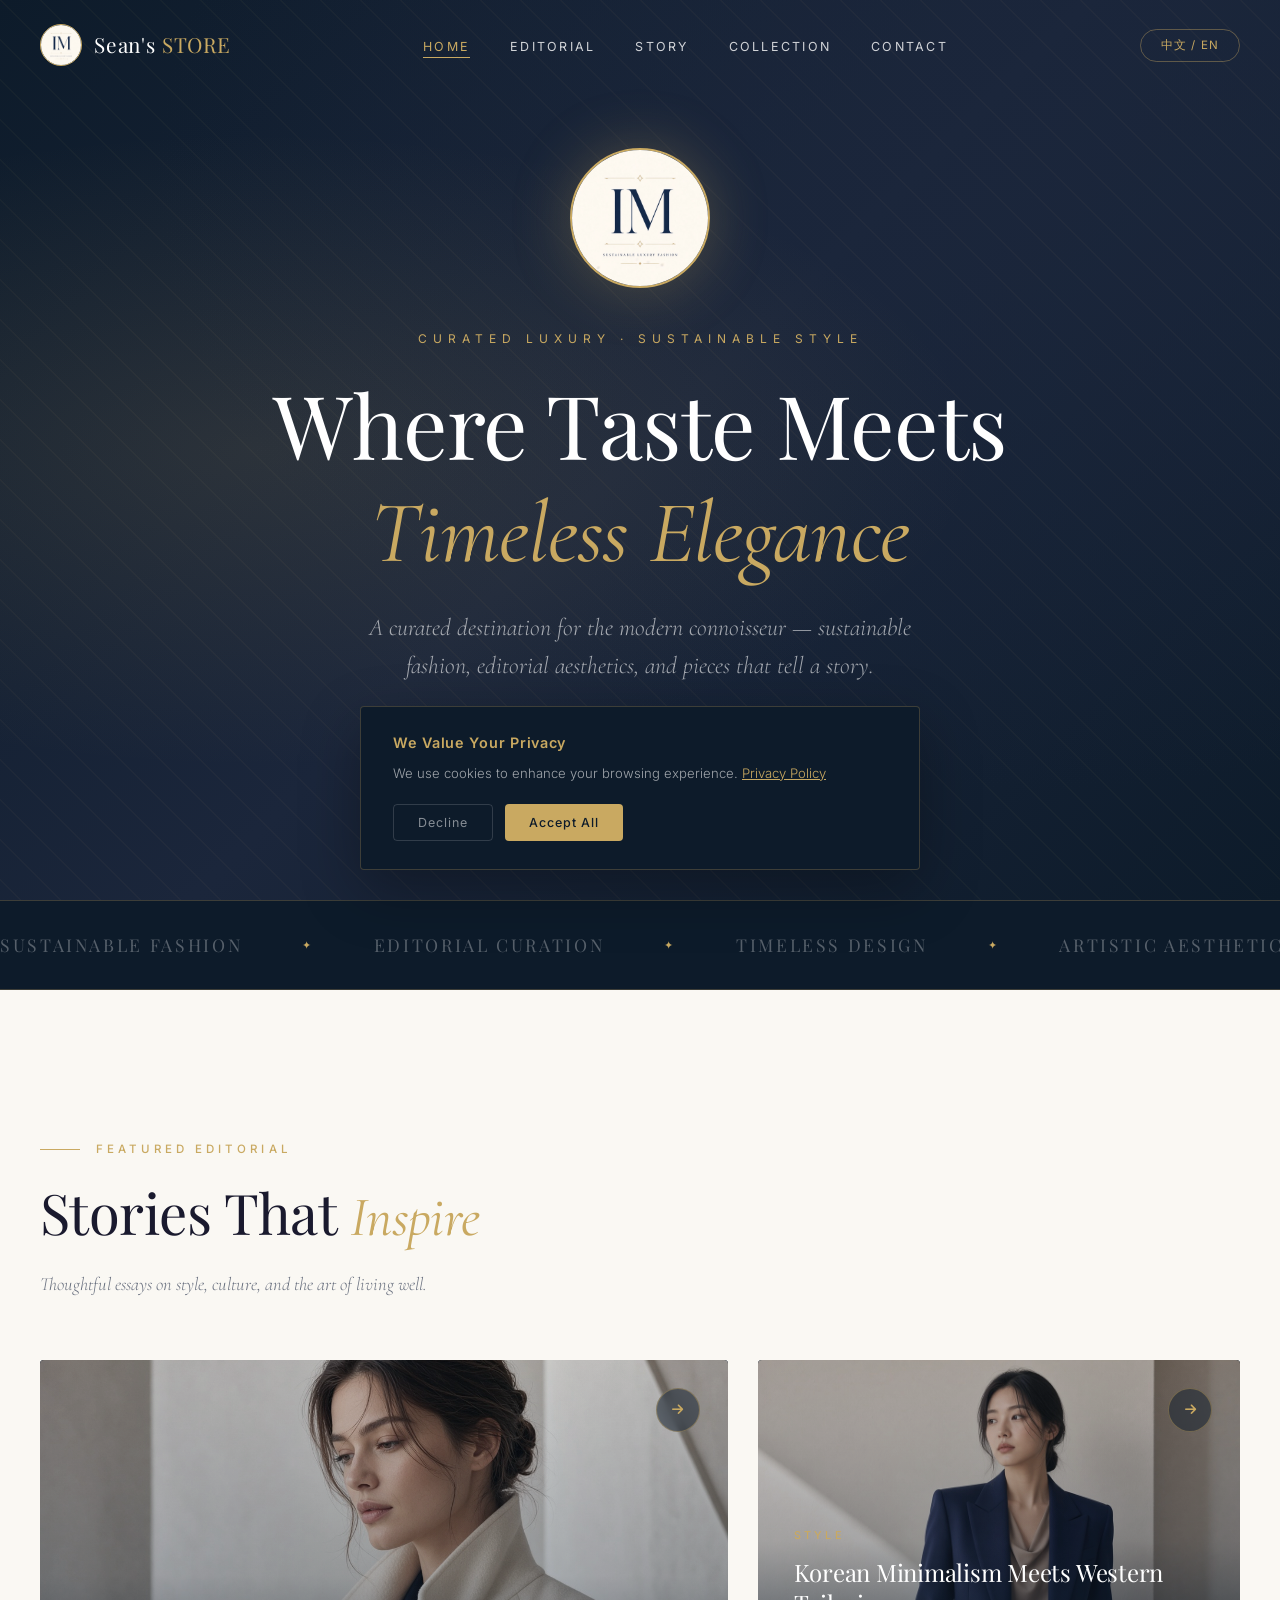
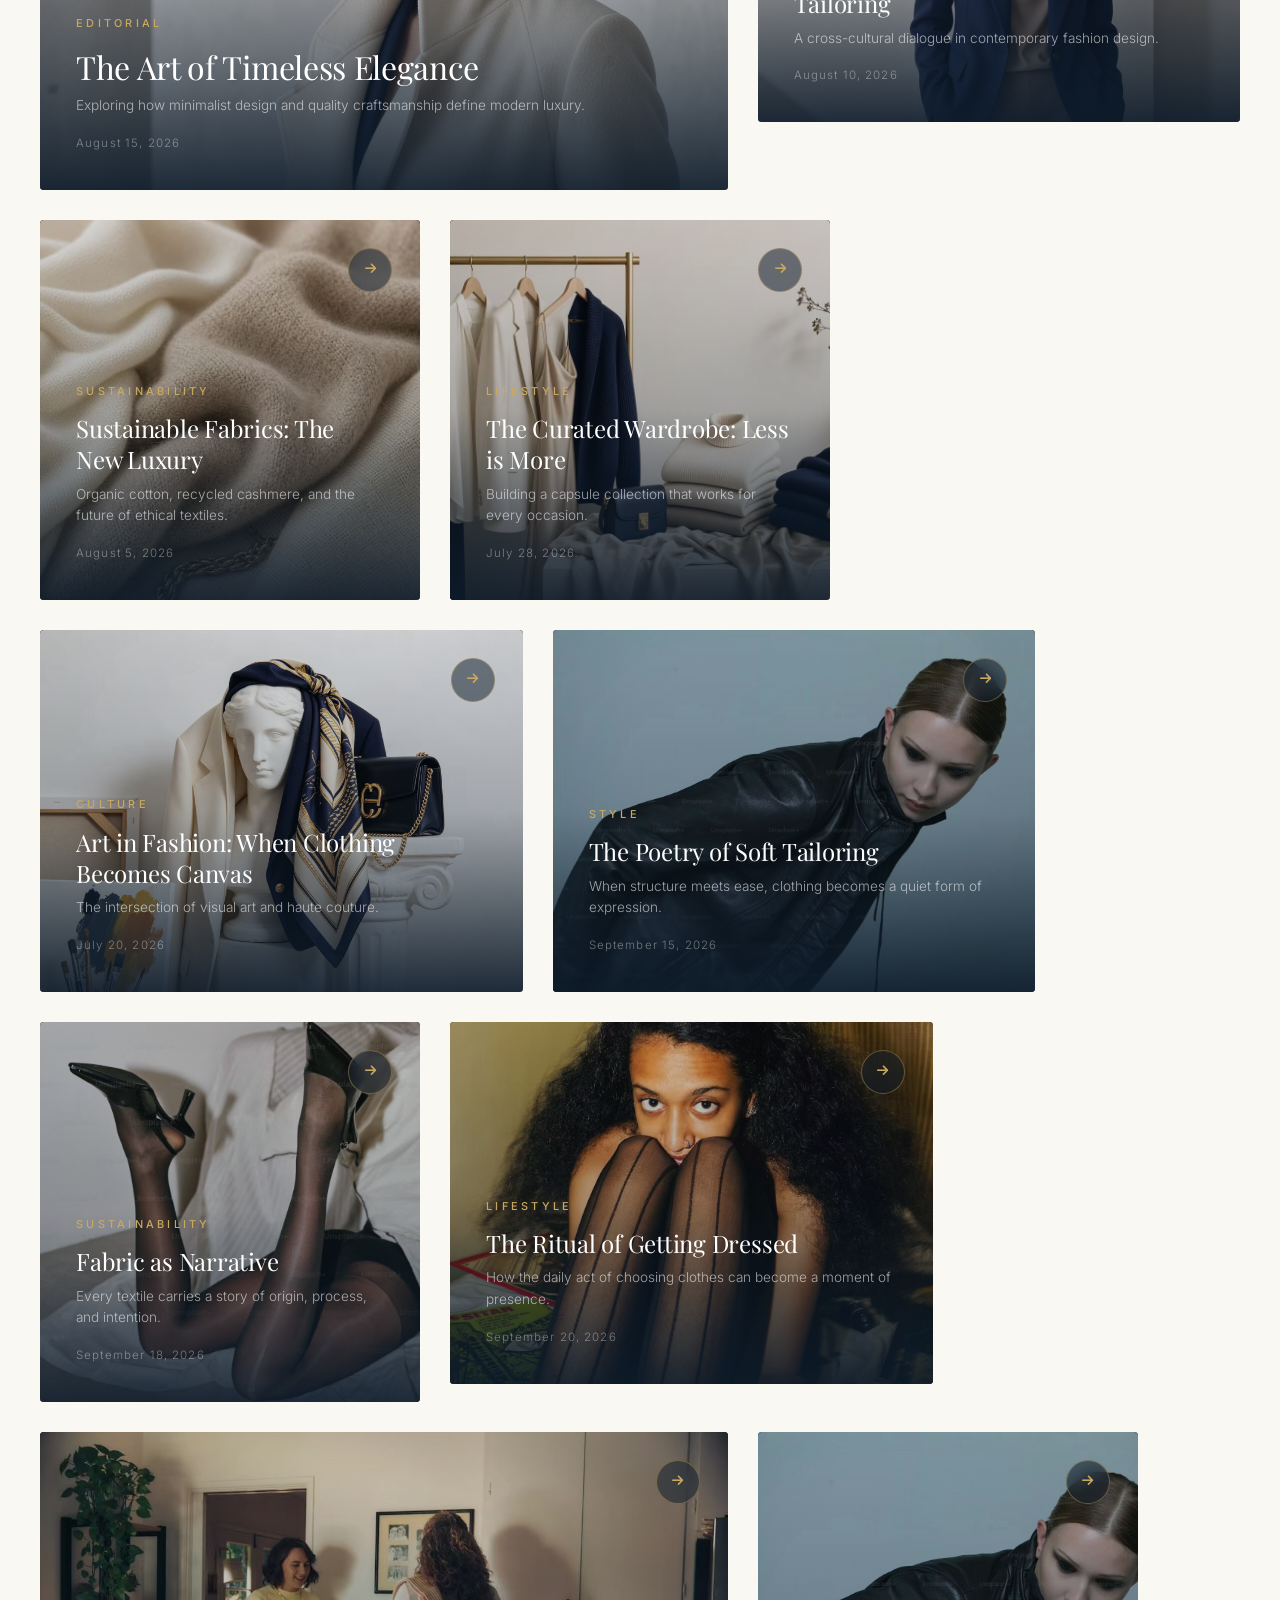
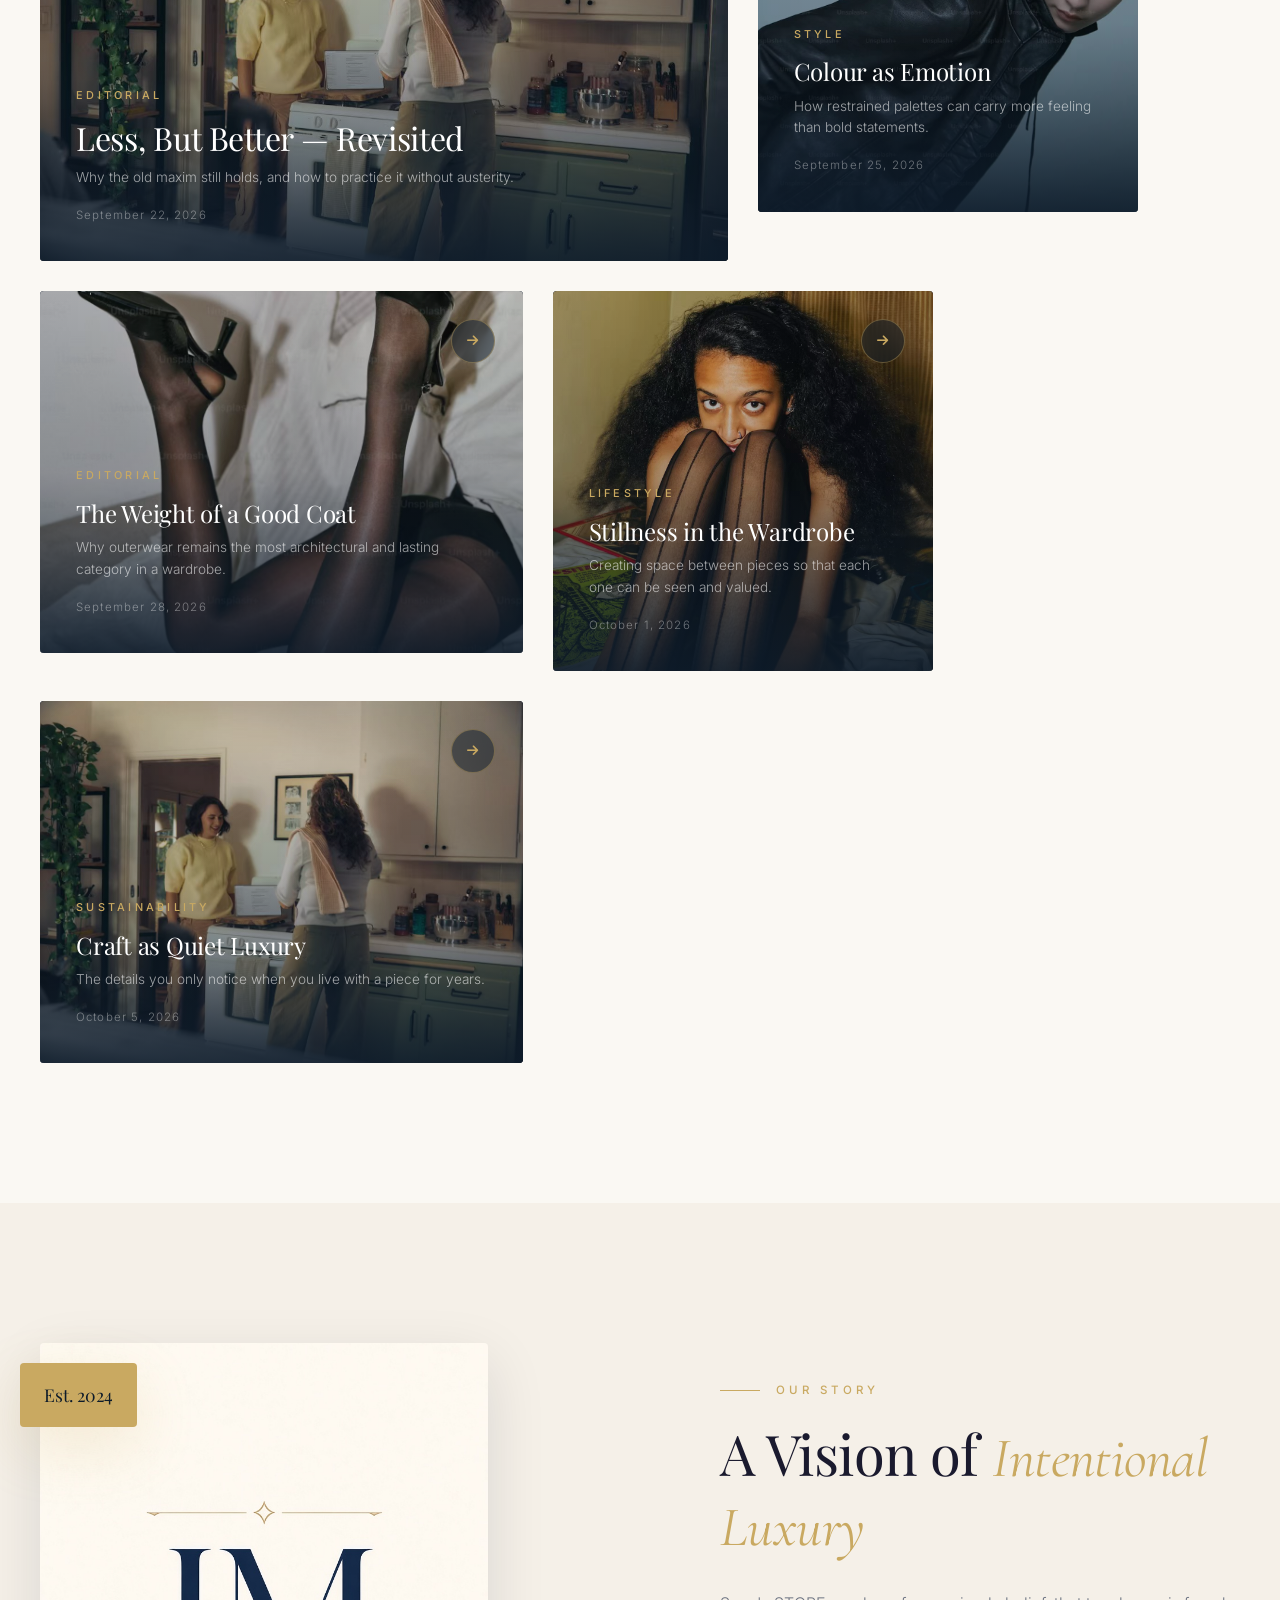
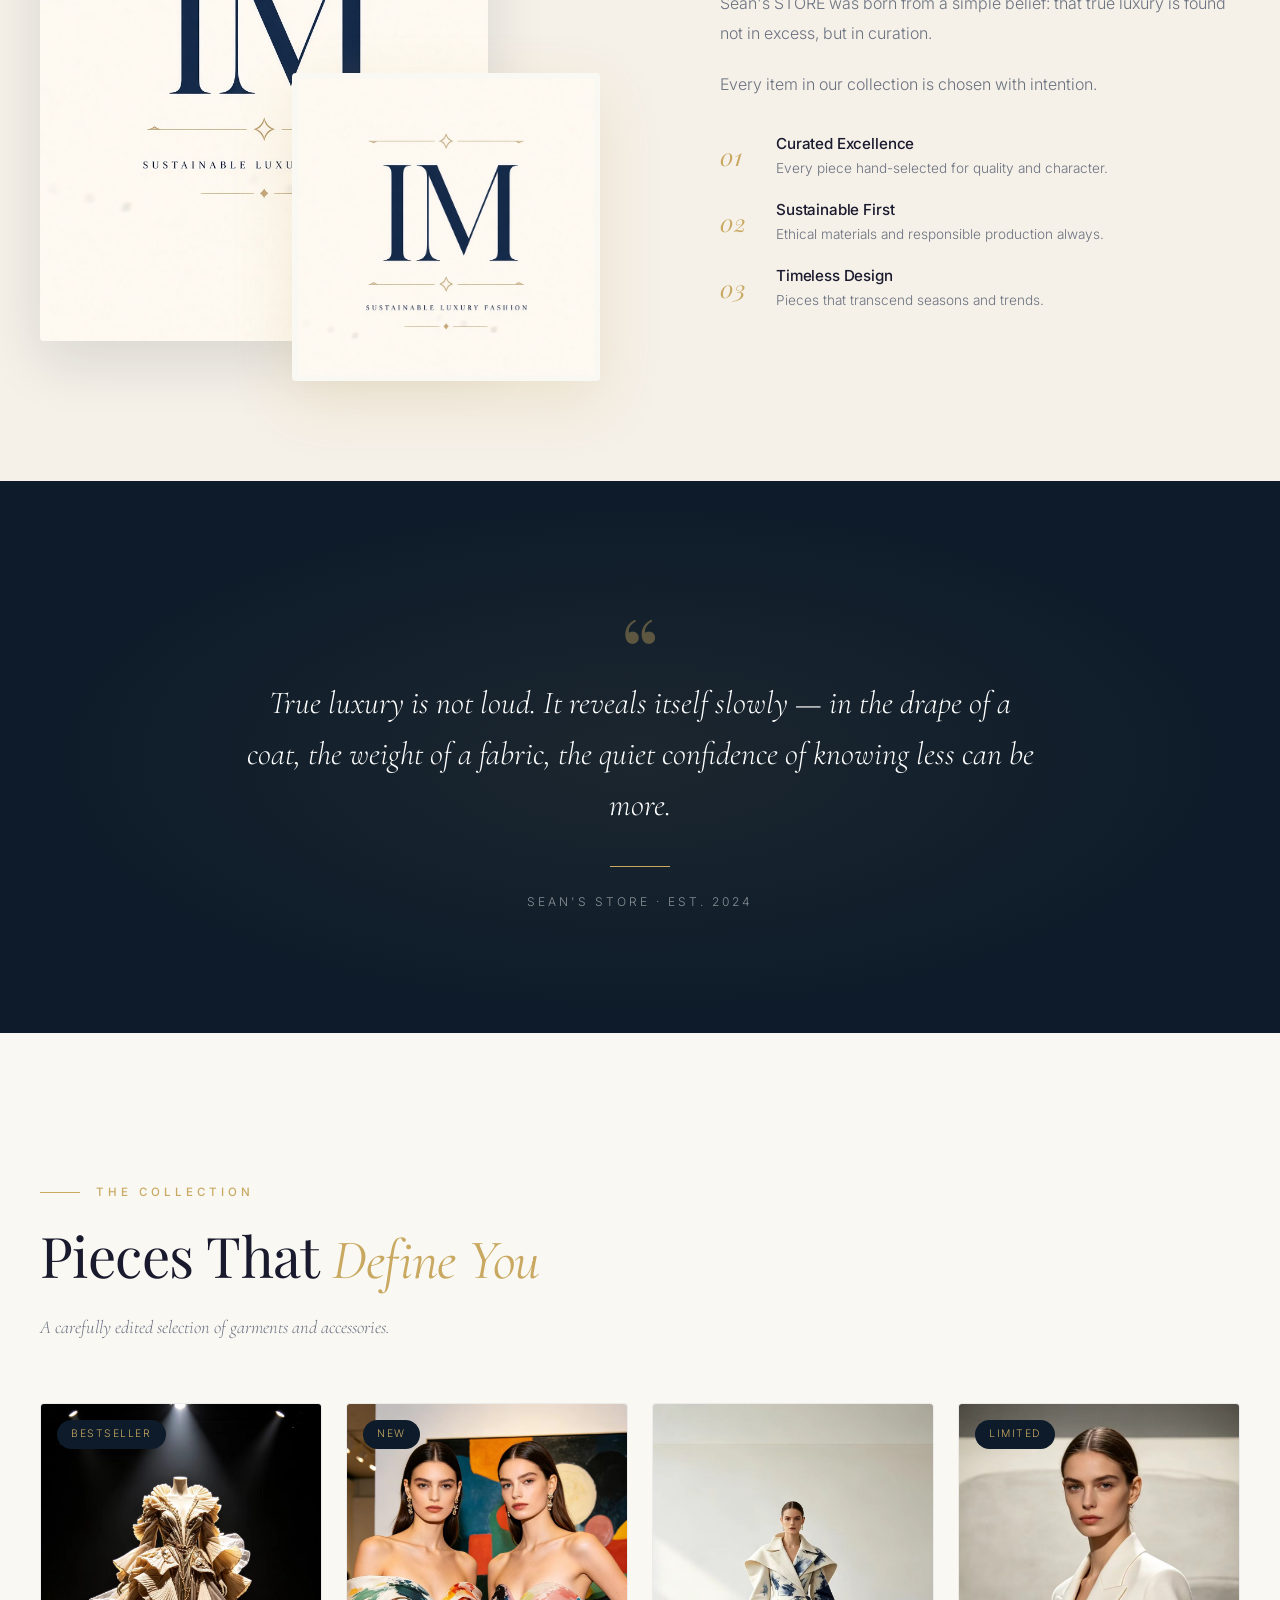
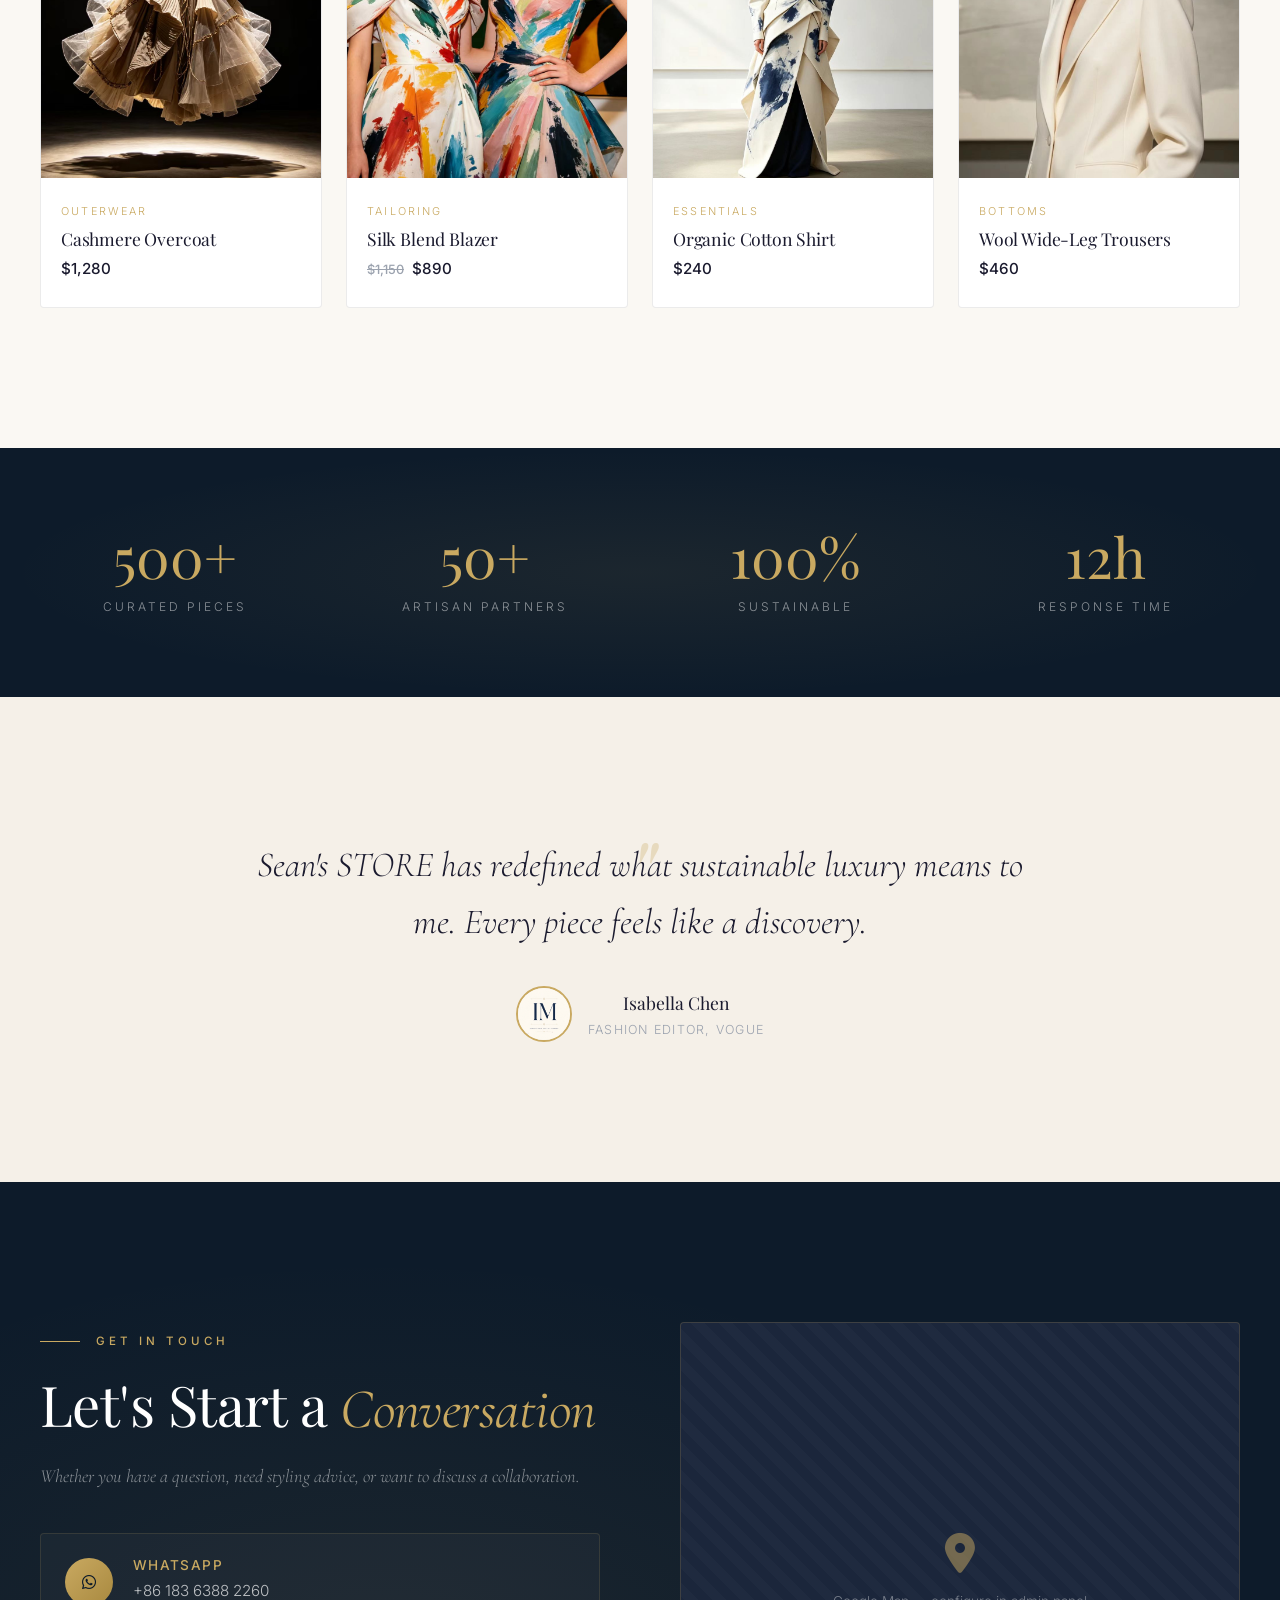
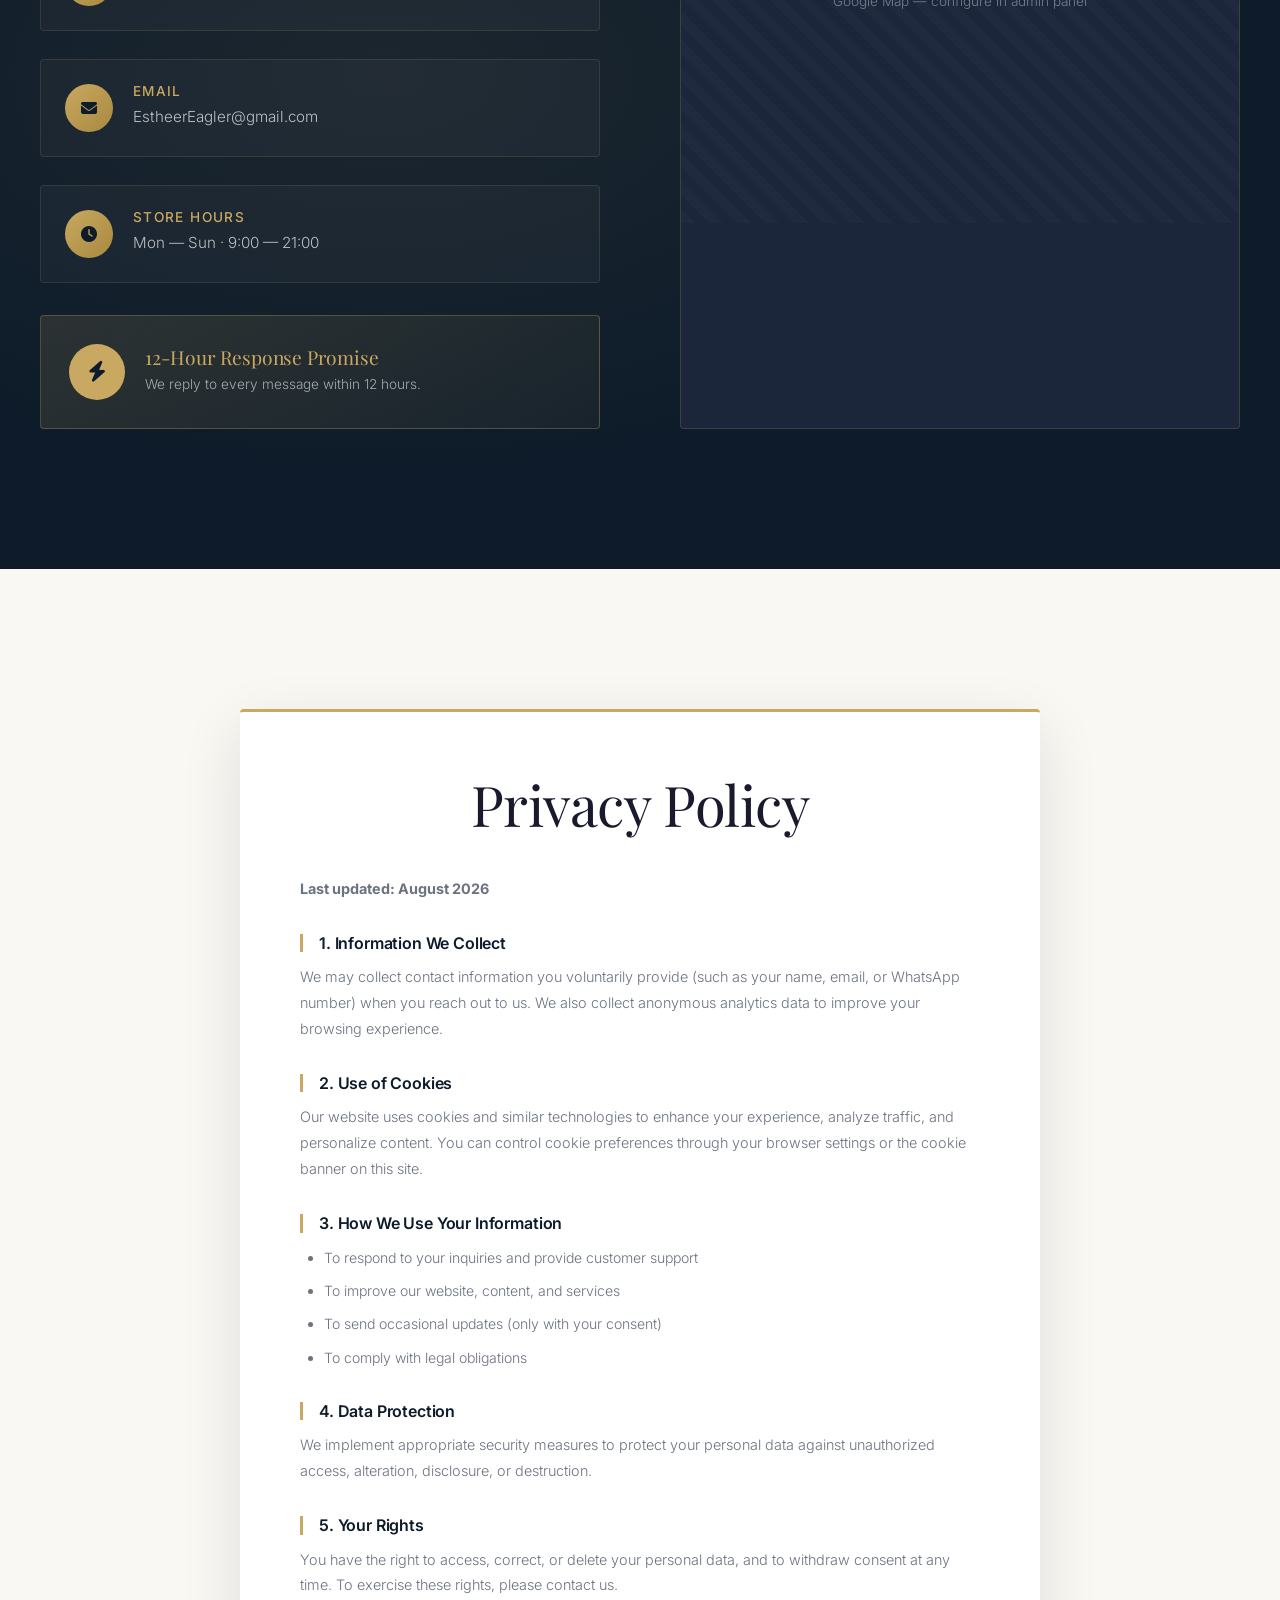
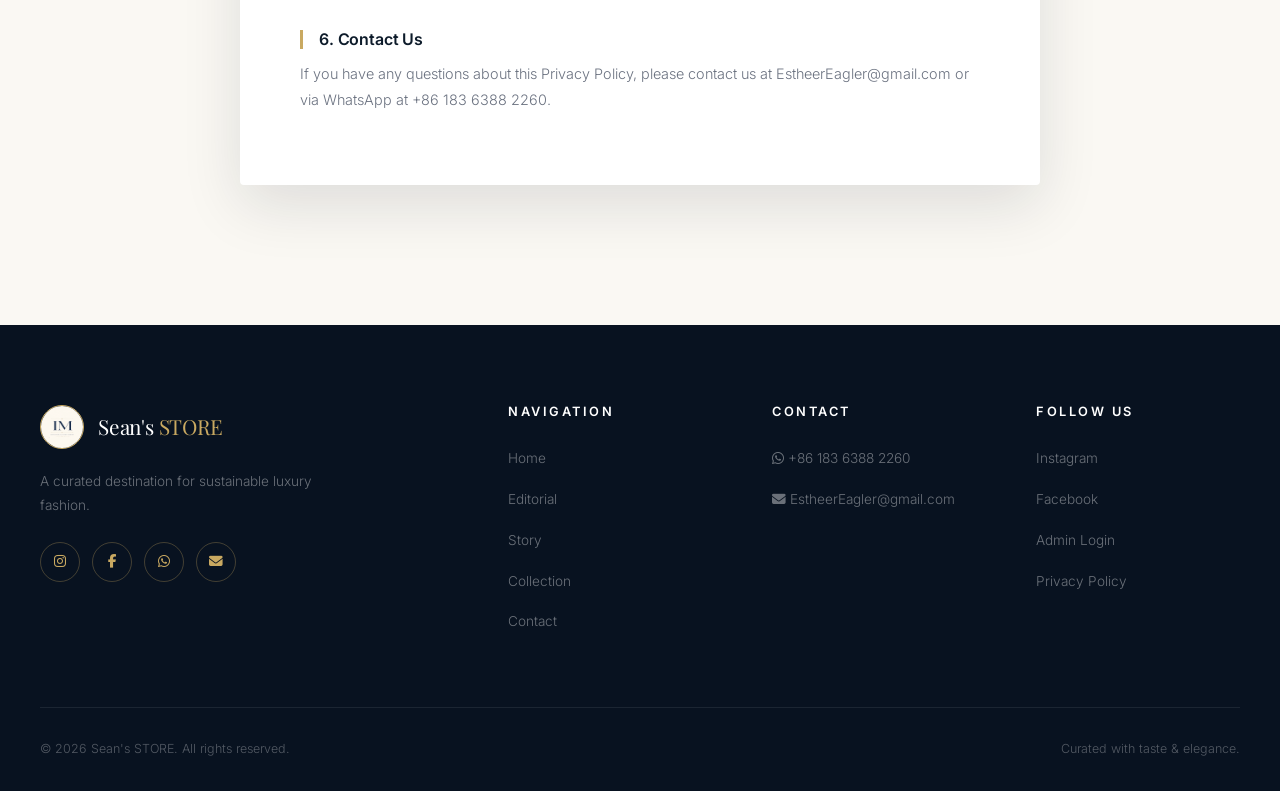
==== index.html @ 3bee836b "Revise articles and products in DEFAULT_DATA Updated articles and products data in DEFAULT_DATA." ====
<!DOCTYPE html>
<html lang="en">
<head>
    <meta charset="UTF-8">
    <meta name="viewport" content="width=device-width, initial-scale=1.0">
    <title>Sean's STORE | Sustainable Luxury Fashion Magazine</title>
    <meta name="description" content="Sean's STORE — Curated luxury fashion, sustainable style and editorial aesthetics. A sustainable fashion magazine for the modern connoisseur.">
    <meta name="keywords" content="sustainable fashion magazine, luxury fashion, curated style, minimalist outfits, sustainable lifestyle, editorial fashion, taste aesthetics, Sean's STORE">
    <meta name="author" content="Sean's STORE">
    <meta name="robots" content="index, follow">
    <link rel="canonical" href="./">
    <meta property="og:type" content="website">
    <meta property="og:title" content="Sean's STORE | Sustainable Luxury Fashion Magazine">
    <meta property="og:description" content="Curated luxury fashion, sustainable style and editorial aesthetics.">
    <meta property="og:image" content="logo.jpg">
    <meta property="og:site_name" content="Sean's STORE">
    <meta name="twitter:card" content="summary_large_image">
    <meta name="twitter:title" content="Sean's STORE | Sustainable Luxury Fashion">
    <meta name="twitter:description" content="Curated luxury fashion and editorial aesthetics.">
    <link rel="icon" type="image/jpeg" href="logo.jpg">

    <script type="application/ld+json">
    {
        "@context": "https://schema.org",
        "@type": "Store",
        "name": "Sean's STORE",
        "description": "Curated luxury fashion, sustainable style and editorial aesthetics. A sustainable fashion magazine.",
        "url": "./",
        "logo": "logo.jpg",
        "image": "logo.jpg",
        "inLanguage": ["en", "zh-CN"],
        "address": { "@type": "PostalAddress", "addressCountry": "CN" },
        "contactPoint": {
            "@type": "ContactPoint",
            "telephone": "+86-183-6388-2260",
            "contactType": "customer service",
            "email": "EstheerEagler@gmail.com",
            "availableLanguage": ["English", "Chinese"]
        },
        "openingHours": "Mo-Su 09:00-21:00",
        "priceRange": "$$$"
    }
    </script>

    <!-- Mark JS available early for reveal animations -->
    <script>document.documentElement.classList.add('js');</script>

    <!-- ANALYTICS_CODE_PLACEHOLDER -->
    <link rel="stylesheet" href="https://cdnjs.cloudflare.com/ajax/libs/font-awesome/6.5.1/css/all.min.css">
    <style>
/* ============================================
   Sean's STORE — Luxury Fashion Editorial
   Palette: Deep Navy + Champagne Gold + Ivory
   ============================================ */

@import url('https://fonts.googleapis.com/css2?family=Playfair+Display:ital,wght@0,400;0,500;0,600;0,700;1,400;1,500&family=Inter:wght@300;400;500;600&family=Cormorant+Garamond:ital,wght@0,300;0,400;0,500;1,300;1,400&display=swap');

:root {
  --navy: #0d1b2a;
  --navy-light: #1b263b;
  --navy-mid: #243447;
  --gold: #c9a961;
  --gold-light: #e0c98f;
  --gold-dark: #a8893f;
  --ivory: #faf8f3;
  --ivory-dark: #f0ebe0;
  --cream: #f5f0e8;
  --text: #1a1a2e;
  --text-light: #6b7280;
  --text-muted: #9ca3af;
  --white: #ffffff;
  --border: rgba(201, 169, 97, 0.25);
  --border-light: rgba(0, 0, 0, 0.08);
  --shadow: 0 20px 60px rgba(13, 27, 42, 0.12);
  --shadow-gold: 0 20px 60px rgba(201, 169, 97, 0.2);
  --font-display: 'Playfair Display', 'Cormorant Garamond', Georgia, serif;
  --font-serif: 'Cormorant Garamond', 'Playfair Display', Georgia, serif;
  --font-sans: 'Inter', -apple-system, BlinkMacSystemFont, sans-serif;
  --ease: cubic-bezier(0.25, 0.46, 0.45, 0.94);
  --ease-out: cubic-bezier(0.16, 1, 0.3, 1);
}

* { margin: 0; padding: 0; box-sizing: border-box; }
html { scroll-behavior: smooth; }
body {
  font-family: var(--font-sans);
  background: var(--ivory);
  color: var(--text);
  line-height: 1.8;
  font-weight: 300;
  -webkit-font-smoothing: antialiased;
  overflow-x: hidden;
}

::selection { background: var(--gold); color: var(--navy); }

h1, h2, h3, h4, h5 { font-family: var(--font-display); font-weight: 400; letter-spacing: -0.01em; line-height: 1.15; }
h1 { font-size: clamp(2.8rem, 7vw, 5.5rem); }
h2 { font-size: clamp(2rem, 4.5vw, 3.5rem); }
h3 { font-size: clamp(1.3rem, 2.5vw, 1.8rem); }
p { font-size: 0.95rem; color: var(--text-light); }
a { color: inherit; text-decoration: none; transition: color 0.3s var(--ease); }
img { max-width: 100%; display: block; }

.container { max-width: 1400px; margin: 0 auto; padding: 0 40px; }
.container-narrow { max-width: 900px; margin: 0 auto; padding: 0 40px; }

/* ===== Scroll Reveal ===== */
.reveal, .reveal-left, .reveal-right, .reveal-scale { opacity: 1; transform: none; transition: opacity 0.9s var(--ease-out), transform 0.9s var(--ease-out); }
html.js .reveal { opacity: 0; transform: translateY(40px); }
html.js .reveal.visible { opacity: 1; transform: translateY(0); }
html.js .reveal-left { opacity: 0; transform: translateX(-50px); }
html.js .reveal-left.visible { opacity: 1; transform: translateX(0); }
html.js .reveal-right { opacity: 0; transform: translateX(50px); }
html.js .reveal-right.visible { opacity: 1; transform: translateX(0); }
html.js .reveal-scale { opacity: 0; transform: scale(0.92); }
html.js .reveal-scale.visible { opacity: 1; transform: scale(1); }

/* ===== Navigation ===== */
.navbar {
  position: fixed; top: 0; left: 0; right: 0; z-index: 1000;
  padding: 24px 0; transition: all 0.5s var(--ease);
  background: transparent;
}
.navbar.scrolled {
  background: rgba(13, 27, 42, 0.95);
  backdrop-filter: blur(20px);
  -webkit-backdrop-filter: blur(20px);
  padding: 16px 0;
  box-shadow: 0 4px 30px rgba(0,0,0,0.15);
}
.nav-inner { display: flex; align-items: center; justify-content: space-between; }
.nav-logo { display: flex; align-items: center; gap: 12px; }
.nav-logo img { height: 42px; width: 42px; border-radius: 50%; object-fit: cover; border: 1.5px solid var(--gold); }
.nav-logo-text { font-family: var(--font-display); font-size: 1.3rem; color: var(--white); letter-spacing: 0.04em; }
.nav-logo-text span { color: var(--gold); }

.nav-links { display: flex; align-items: center; gap: 40px; list-style: none; }
.nav-links a {
  font-size: 0.78rem; letter-spacing: 0.18em; text-transform: uppercase;
  color: rgba(255,255,255,0.8); position: relative; padding: 4px 0;
  font-weight: 400;
}
.nav-links a::after {
  content: ''; position: absolute; bottom: 0; left: 0; width: 0; height: 1px;
  background: var(--gold); transition: width 0.4s var(--ease);
}
.nav-links a:hover, .nav-links a.active { color: var(--gold); }
.nav-links a:hover::after, .nav-links a.active::after { width: 100%; }

.nav-actions { display: flex; align-items: center; gap: 16px; }
.lang-btn {
  background: transparent; border: 1px solid rgba(201,169,97,0.4);
  padding: 8px 20px; border-radius: 100px; font-size: 0.72rem;
  letter-spacing: 0.1em; cursor: pointer; color: var(--gold);
  transition: all 0.3s var(--ease); font-family: var(--font-sans);
}
.lang-btn:hover { background: var(--gold); color: var(--navy); border-color: var(--gold); }
.hamburger { display: none; background: none; border: none; font-size: 1.3rem; cursor: pointer; color: var(--white); }

/* Mobile Menu */
.mobile-menu {
  position: fixed; top: 0; left: 0; right: 0; bottom: 0;
  background: var(--navy); z-index: 999;
  display: flex; flex-direction: column; align-items: center; justify-content: center;
  gap: 32px; opacity: 0; pointer-events: none; transition: opacity 0.5s var(--ease);
}
.mobile-menu.open { opacity: 1; pointer-events: all; }
.mobile-menu a {
  font-family: var(--font-display); font-size: 1.8rem; color: var(--white);
  letter-spacing: 0.05em; transition: color 0.3s;
}
.mobile-menu a:hover { color: var(--gold); }
.mobile-close {
  position: absolute; top: 28px; right: 40px; background: none; border: none;
  color: var(--white); font-size: 1.5rem; cursor: pointer;
}

/* ===== Hero ===== */
.hero {
  min-height: 100vh; position: relative; display: flex; align-items: center;
  background: var(--navy); overflow: hidden;
}
.hero-bg {
  position: absolute; inset: 0;
  background:
    radial-gradient(ellipse at 20% 50%, rgba(201,169,97,0.12) 0%, transparent 50%),
    radial-gradient(ellipse at 80% 20%, rgba(27,38,59,0.8) 0%, transparent 60%),
    linear-gradient(135deg, #0d1b2a 0%, #1b263b 50%, #0d1b2a 100%);
}
.hero-pattern {
  position: absolute; inset: 0; opacity: 0.04;
  background-image: repeating-linear-gradient(45deg, var(--gold) 0, var(--gold) 1px, transparent 0, transparent 50%);
  background-size: 40px 40px;
}
.hero-content {
  position: relative; z-index: 2; text-align: center; width: 100%;
  padding: 120px 40px 80px;
}
.hero-logo-wrap {
  width: 140px; height: 140px; margin: 0 auto 40px;
  border-radius: 50%; overflow: hidden;
  border: 2px solid var(--gold);
  box-shadow: 0 0 60px rgba(201,169,97,0.3);
  animation: logoFloat 4s ease-in-out infinite;
}
.hero-logo-wrap img { width: 100%; height: 100%; object-fit: cover; }
@keyframes logoFloat { 0%,100%{transform:translateY(0)} 50%{transform:translateY(-10px)} }

.hero-eyebrow {
  font-size: 0.75rem; letter-spacing: 0.5em; text-transform: uppercase;
  color: var(--gold); margin-bottom: 24px; font-weight: 400;
}
.hero-title {
  color: var(--white); margin-bottom: 24px;
  font-family: var(--font-display);
}
.hero-title em {
  font-style: italic; color: var(--gold);
  font-family: var(--font-serif);
}
.hero-subtitle {
  font-family: var(--font-serif); font-size: clamp(1.1rem, 2vw, 1.5rem);
  color: rgba(255,255,255,0.6); font-weight: 300; font-style: italic;
  max-width: 600px; margin: 0 auto 50px; line-height: 1.6;
}
.hero-cta {
  display: inline-flex; align-items: center; gap: 12px;
  padding: 16px 40px; background: transparent;
  border: 1px solid var(--gold); color: var(--gold);
  font-size: 0.8rem; letter-spacing: 0.2em; text-transform: uppercase;
  cursor: pointer; transition: all 0.4s var(--ease); font-family: var(--font-sans);
  position: relative; overflow: hidden;
}
.hero-cta::before {
  content: ''; position: absolute; inset: 0; background: var(--gold);
  transform: translateX(-101%); transition: transform 0.4s var(--ease); z-index: -1;
}
.hero-cta:hover { color: var(--navy); }
.hero-cta:hover::before { transform: translateX(0); }
.hero-cta i { transition: transform 0.3s; }
.hero-cta:hover i { transform: translateX(4px); }

.hero-scroll-indicator {
  position: absolute; bottom: 40px; left: 50%; transform: translateX(-50%);
  display: flex; flex-direction: column; align-items: center; gap: 12px;
  color: rgba(255,255,255,0.4); font-size: 0.65rem; letter-spacing: 0.3em;
  text-transform: uppercase; z-index: 2;
}
.hero-scroll-line {
  width: 1px; height: 50px; background: linear-gradient(to bottom, var(--gold), transparent);
  position: relative; overflow: hidden;
}
.hero-scroll-line::after {
  content: ''; position: absolute; top: -50%; left: 0; width: 100%; height: 50%;
  background: var(--gold); animation: scrollLine 2s infinite;
}
@keyframes scrollLine { 0%{top:-50%} 100%{top:100%} }

/* ===== Marquee ===== */
.marquee {
  background: var(--navy); padding: 28px 0; overflow: hidden;
  border-top: 1px solid var(--border); border-bottom: 1px solid var(--border);
}
.marquee-track {
  display: flex; gap: 60px; white-space: nowrap;
  animation: marquee 30s linear infinite;
}
.marquee-item {
  font-family: var(--font-display); font-size: 1.1rem; color: rgba(255,255,255,0.3);
  letter-spacing: 0.15em; text-transform: uppercase; display: flex; align-items: center; gap: 60px;
}
.marquee-item::after { content: '✦'; color: var(--gold); font-size: 0.7rem; }
@keyframes marquee { 0%{transform:translateX(0)} 100%{transform:translateX(-50%)} }

/* ===== Editorial Grid ===== */
.editorial-section { background: var(--ivory); }
.editorial-grid {
  display: grid; grid-template-columns: repeat(12, 1fr);
  gap: 30px; margin-top: 60px;
}
.editorial-card {
  position: relative; overflow: hidden; cursor: pointer;
  background: var(--navy); border-radius: 4px;
}
.editorial-card.large { grid-column: span 7; aspect-ratio: 16/10; }
.editorial-card.medium { grid-column: span 5; aspect-ratio: 4/3; }
.editorial-card.small { grid-column: span 4; aspect-ratio: 1; }
.editorial-card.wide { grid-column: span 8; aspect-ratio: 21/9; }

.editorial-card-img {
  position: absolute; inset: 0; transition: transform 0.8s var(--ease-out);
  background: linear-gradient(135deg, var(--navy-light), var(--navy));
}
.editorial-card-img img { width: 100%; height: 100%; object-fit: cover; opacity: 0.85; transition: opacity 0.5s; }
.editorial-card:hover .editorial-card-img { transform: scale(1.05); }
.editorial-card:hover .editorial-card-img img { opacity: 0.6; }

.editorial-card-overlay {
  position: absolute; inset: 0;
  background: linear-gradient(to top, rgba(13,27,42,0.9) 0%, rgba(13,27,42,0.2) 50%, transparent 100%);
  display: flex; flex-direction: column; justify-content: flex-end;
  padding: 36px;
}
.editorial-card-cat {
  font-size: 0.68rem; letter-spacing: 0.3em; text-transform: uppercase;
  color: var(--gold); margin-bottom: 12px; font-weight: 500;
}
.editorial-card-title {
  font-family: var(--font-display); font-size: 1.5rem; color: var(--white);
  margin-bottom: 8px; line-height: 1.3;
}
.editorial-card.large .editorial-card-title { font-size: 2rem; }
.editorial-card-excerpt {
  font-size: 0.85rem; color: rgba(255,255,255,0.6); line-height: 1.6;
  display: -webkit-box; -webkit-line-clamp: 2; -webkit-box-orient: vertical; overflow: hidden;
}
.editorial-card-meta {
  display: flex; gap: 16px; margin-top: 16px;
  font-size: 0.72rem; color: rgba(255,255,255,0.4); letter-spacing: 0.1em;
}
.editorial-card-arrow {
  position: absolute; top: 28px; right: 28px; width: 44px; height: 44px;
  border-radius: 50%; border: 1px solid rgba(201,169,97,0.4);
  display: flex; align-items: center; justify-content: center;
  color: var(--gold); font-size: 0.8rem; transition: all 0.4s var(--ease);
  background: rgba(13,27,42,0.5); backdrop-filter: blur(10px);
}
.editorial-card:hover .editorial-card-arrow {.editorial-card:hover .editorial-card-arrow {
  background: var(--gold); color: var(--navy); border-color: var(--gold);
  transform: rotate(-45deg);
}
  background: var(--gold); color: var(--navy); border-color: var(--gold);
  transform: rotate(-45deg);
}

/* ===== Section Common ===== */
.section { padding: 140px 0; position: relative; }
.section-label {
  display: inline-flex; align-items: center; gap: 16px;
  font-size: 0.72rem; letter-spacing: 0.35em; text-transform: uppercase;
  color: var(--gold); margin-bottom: 20px; font-weight: 500;
}
.section-label::before {
  content: ''; width: 40px; height: 1px; background: var(--gold);
}
.section-title { margin-bottom: 20px; }
.section-title em { font-style: italic; color: var(--gold); font-family: var(--font-serif); }
.section-desc {
  font-family: var(--font-serif); font-size: 1.15rem; color: var(--text-light);
  max-width: 600px; line-height: 1.7; font-style: italic;
}

/* ===== Brand Story ===== */
.story-section { background: var(--cream); overflow: hidden; }
.story-grid { display: grid; grid-template-columns: 1fr 1fr; gap: 80px; align-items: center; }
.story-images { position: relative; }
.story-img-main {
  width: 80%; aspect-ratio: 3/4; border-radius: 4px; overflow: hidden;
  box-shadow: var(--shadow);
}
.story-img-main img { width: 100%; height: 100%; object-fit: cover; }
.story-img-sub {
  position: absolute; bottom: -40px; right: 0; width: 55%; aspect-ratio: 1;
  border-radius: 4px; overflow: hidden; box-shadow: var(--shadow-gold);
  border: 6px solid var(--ivory);
}
.story-img-sub img { width: 100%; height: 100%; object-fit: cover; }
.story-badge {
  position: absolute; top: 20px; left: -20px;
  background: var(--gold); color: var(--navy);
  padding: 16px 24px; border-radius: 4px;
  font-family: var(--font-display); font-size: 1.1rem;
  box-shadow: var(--shadow-gold);
}
.story-content { padding-left: 40px; }
.story-content .section-title { margin-bottom: 28px; }
.story-text { font-size: 1rem; line-height: 1.9; margin-bottom: 20px; color: var(--text-light); }
.story-features { margin-top: 36px; display: flex; flex-direction: column; gap: 20px; }
.story-feature { display: flex; gap: 16px; align-items: flex-start; }
.story-feature-num {
  font-family: var(--font-display); font-size: 1.5rem; color: var(--gold);
  font-style: italic; min-width: 40px;
}
.story-feature-text h4 { font-family: var(--font-sans); font-size: 0.95rem; font-weight: 500; margin-bottom: 4px; }
.story-feature-text p { font-size: 0.85rem; }

/* ===== Collection ===== */
.collection-section { background: var(--ivory); }
.collection-header { display: flex; justify-content: space-between; align-items: flex-end; margin-bottom: 60px; }
.collection-grid {
  display: grid; grid-template-columns: repeat(4, 1fr); gap: 24px;
}
.product-card {
  background: var(--white); border-radius: 4px; overflow: hidden;
  transition: all 0.5s var(--ease); cursor: pointer;
  border: 1px solid var(--border-light);
}
.product-card:hover { transform: translateY(-8px); box-shadow: var(--shadow); }
.product-img {
  aspect-ratio: 3/4; position: relative; overflow: hidden;
  background: linear-gradient(135deg, var(--ivory-dark), var(--cream));
}
.product-img img { width: 100%; height: 100%; object-fit: cover; transition: transform 0.6s var(--ease); }
.product-card:hover .product-img img { transform: scale(1.08); }
.product-tag {
  position: absolute; top: 16px; left: 16px;
  background: var(--navy); color: var(--gold);
  padding: 5px 14px; border-radius: 100px;
  font-size: 0.65rem; letter-spacing: 0.15em; text-transform: uppercase;
}
.product-info { padding: 24px 20px; }
.product-cat { font-size: 0.68rem; letter-spacing: 0.2em; text-transform: uppercase; color: var(--gold); margin-bottom: 8px; }
.product-name { font-family: var(--font-display); font-size: 1.1rem; margin-bottom: 6px; }
.product-price { font-size: 0.95rem; color: var(--text); font-weight: 500; }
.product-price span { color: var(--text-muted); text-decoration: line-through; font-size: 0.8rem; margin-right: 8px; }

/* ===== Stats Band ===== */
.stats-band {
  background: var(--navy); padding: 80px 0;
  position: relative; overflow: hidden;
}
.stats-band::before {
  content: ''; position: absolute; inset: 0;
  background: radial-gradient(ellipse at center, rgba(201,169,97,0.08) 0%, transparent 70%);
}
.stats-grid { display: grid; grid-template-columns: repeat(4, 1fr); gap: 40px; position: relative; z-index: 1; }
.stat-item { text-align: center; }
.stat-num {
  font-family: var(--font-display); font-size: 3.5rem; color: var(--gold);
  line-height: 1; margin-bottom: 12px;
}
.stat-label {
  font-size: 0.75rem; letter-spacing: 0.25em; text-transform: uppercase;
  color: rgba(255,255,255,0.5);
}

/* ===== Testimonial ===== */
.testimonial-section { background: var(--cream); }
.testimonial-wrap { max-width: 800px; margin: 0 auto; text-align: center; }
.testimonial-quote {
  font-family: var(--font-serif); font-size: clamp(1.4rem, 3vw, 2.2rem);
  font-style: italic; line-height: 1.6; color: var(--text);
  margin-bottom: 36px; position: relative;
}
.testimonial-quote::before {
  content: '"'; font-family: var(--font-display); font-size: 6rem;
  color: var(--gold); opacity: 0.3; position: absolute; top: -40px; left: 50%;
  transform: translateX(-50%);
}
.testimonial-author { display: flex; align-items: center; justify-content: center; gap: 16px; }
.testimonial-avatar {
  width: 56px; height: 56px; border-radius: 50%; overflow: hidden;
  border: 2px solid var(--gold);
}
.testimonial-avatar img { width: 100%; height: 100%; object-fit: cover; }
.testimonial-name { font-family: var(--font-display); font-size: 1.1rem; }
.testimonial-role { font-size: 0.78rem; color: var(--text-muted); letter-spacing: 0.1em; text-transform: uppercase; }

/* ===== Contact ===== */
.contact-section { background: var(--navy); color: var(--white); position: relative; overflow: hidden; }
.contact-section::before {
  content: ''; position: absolute; inset: 0;
  background: radial-gradient(ellipse at 30% 50%, rgba(201,169,97,0.08) 0%, transparent 60%);
}
.contact-grid { display: grid; grid-template-columns: 1fr 1fr; gap: 80px; position: relative; z-index: 1; }
.contact-section .section-label { color: var(--gold); }
.contact-section .section-title { color: var(--white); }
.contact-section .section-desc { color: rgba(255,255,255,0.5); }

.contact-info { display: flex; flex-direction: column; gap: 28px; margin-top: 40px; }
.contact-item {
  display: flex; gap: 20px; align-items: flex-start;
  padding: 24px; background: rgba(255,255,255,0.03);
  border: 1px solid rgba(201,169,97,0.15); border-radius: 4px;
  transition: all 0.4s var(--ease);
}
.contact-item:hover { background: rgba(201,169,97,0.05); border-color: rgba(201,169,97,0.3); transform: translateX(6px); }
.contact-icon {
  width: 48px; height: 48px; border-radius: 50%; flex-shrink: 0;
  background: linear-gradient(135deg, var(--gold), var(--gold-dark));
  display: flex; align-items: center; justify-content: center;
  color: var(--navy); font-size: 1rem;
}
.contact-item h4 { font-family: var(--font-sans); font-size: 0.85rem; font-weight: 500; color: var(--gold); margin-bottom: 4px; letter-spacing: 0.1em; text-transform: uppercase; }
.contact-item a, .contact-item p { color: rgba(255,255,255,0.7); font-size: 0.95rem; }
.contact-item a:hover { color: var(--gold); }

.response-promise {
  margin-top: 32px; padding: 28px;
  background: linear-gradient(135deg, rgba(201,169,97,0.15), rgba(201,169,97,0.05));
  border: 1px solid rgba(201,169,97,0.3); border-radius: 4px;
  display: flex; gap: 20px; align-items: center;
}
.response-promise .icon {
  width: 56px; height: 56px; border-radius: 50%; flex-shrink: 0;
  background: var(--gold); display: flex; align-items: center; justify-content: center;
  color: var(--navy); font-size: 1.3rem;
}
.response-promise h4 { color: var(--gold); font-family: var(--font-display); font-size: 1.2rem; margin-bottom: 4px; }
.response-promise p { color: rgba(255,255,255,0.6); font-size: 0.85rem; }

.contact-map {
  border-radius: 4px; overflow: hidden; min-height: 500px;
  border: 1px solid rgba(201,169,97,0.2);
  background: var(--navy-light);
}
.contact-map iframe { width: 100%; height: 100%; min-height: 500px; border: 0; }
.map-placeholder {
  display: flex; align-items: center; justify-content: center;
  height: 500px; color: rgba(255,255,255,0.3); text-align: center;
  background: repeating-linear-gradient(45deg, rgba(255,255,255,0.02), rgba(255,255,255,0.02) 10px, transparent 10px, transparent 20px);
}
.map-placeholder i { font-size: 2.5rem; color: var(--gold); opacity: 0.5; margin-bottom: 16px; display: block; }

/* ===== Privacy ===== */
.privacy-section { background: var(--ivory); }
.privacy-content {
  max-width: 800px; margin: 0 auto; background: var(--white);
  padding: 60px; border-radius: 4px; box-shadow: var(--shadow);
  border-top: 3px solid var(--gold);
}
.privacy-content h2 { text-align: center; margin-bottom: 40px; }
.privacy-content h3 {
  font-family: var(--font-sans); font-size: 1rem; font-weight: 600;
  margin: 32px 0 12px; color: var(--navy);
  padding-left: 16px; border-left: 3px solid var(--gold);
}
.privacy-content p { font-size: 0.9rem; margin-bottom: 12px; line-height: 1.8; }
.privacy-content ul { padding-left: 24px; margin-bottom: 16px; }
.privacy-content li { font-size: 0.88rem; color: var(--text-light); margin-bottom: 8px; }

/* ===== Footer ===== */
.footer { background: #081220; color: rgba(255,255,255,0.5); padding: 80px 0 30px; }
.footer-grid { display: grid; grid-template-columns: 2fr 1fr 1fr 1fr; gap: 60px; margin-bottom: 60px; }
.footer-brand-logo { display: flex; align-items: center; gap: 14px; margin-bottom: 20px; }
.footer-brand-logo img { width: 44px; height: 44px; border-radius: 50%; border: 1.5px solid var(--gold); }
.footer-brand-logo h3 { color: var(--white); font-size: 1.3rem; }
.footer-brand-logo h3 span { color: var(--gold); }
.footer-brand p { font-size: 0.85rem; line-height: 1.8; max-width: 320px; color: rgba(255,255,255,0.4); }
.footer-social { display: flex; gap: 12px; margin-top: 24px; }
.footer-social a {
  width: 40px; height: 40px; border-radius: 50%;
  border: 1px solid rgba(201,169,97,0.3);
  display: flex; align-items: center; justify-content: center;
  color: var(--gold); font-size: 0.85rem; transition: all 0.3s;
}
.footer-social a:hover { background: var(--gold); color: var(--navy); border-color: var(--gold); }
.footer-col h4 {
  color: var(--white); font-family: var(--font-sans); font-size: 0.8rem;
  font-weight: 600; letter-spacing: 0.2em; text-transform: uppercase; margin-bottom: 24px;
}
.footer-col ul { list-style: none; }
.footer-col li { margin-bottom: 12px; }
.footer-col a { font-size: 0.85rem; color: rgba(255,255,255,0.4); transition: color 0.3s; }
.footer-col a:hover { color: var(--gold); }
.footer-bottom {
  border-top: 1px solid rgba(255,255,255,0.08);
  padding-top: 30px; display: flex; justify-content: space-between; align-items: center;
  font-size: 0.78rem; color: rgba(255,255,255,0.3);
}

/* ===== Cookie Banner ===== */
.cookie-banner {
  position: fixed; bottom: 30px; left: 30px; right: 30px; max-width: 560px;
  margin: 0 auto; background: var(--navy); border-radius: 4px;
  box-shadow: 0 20px 60px rgba(0,0,0,0.3); padding: 28px 32px;
  z-index: 2000; border: 1px solid var(--border);
  transform: translateY(150%); transition: transform 0.6s var(--ease-out);
}
.cookie-banner.show { transform: translateY(0); }
.cookie-banner h4 { color: var(--gold); font-family: var(--font-sans); font-size: 0.9rem; font-weight: 600; margin-bottom: 10px; letter-spacing: 0.05em; }
.cookie-banner p { font-size: 0.82rem; color: rgba(255,255,255,0.6); line-height: 1.7; margin-bottom: 20px; }
.cookie-banner p a { color: var(--gold); text-decoration: underline; }
.cookie-btns { display: flex; gap: 12px; }
.cookie-btn {
  padding: 10px 24px; border-radius: 4px; font-size: 0.78rem;
  cursor: pointer; border: none; transition: all 0.3s; font-family: var(--font-sans);
  letter-spacing: 0.08em;
}
.cookie-btn.accept { background: var(--gold); color: var(--navy); font-weight: 500; }
.cookie-btn.accept:hover { background: var(--gold-light); }
.cookie-btn.decline { background: transparent; color: rgba(255,255,255,0.5); border: 1px solid rgba(255,255,255,0.15); }
.cookie-btn.decline:hover { border-color: rgba(255,255,255,0.3); color: var(--white); }

/* ===== Article Modal ===== */
.modal-overlay {
  position: fixed; inset: 0; background: rgba(8,18,32,0.85); backdrop-filter: blur(8px);
  z-index: 3000; display: none; align-items: center; justify-content: center; padding: 40px;
}
.modal-overlay.open { display: flex; }
.modal {
  background: var(--ivory); border-radius: 4px; max-width: 760px; width: 100%;
  max-height: 88vh; overflow-y: auto; position: relative;
  box-shadow: 0 40px 100px rgba(0,0,0,0.4);
}
.modal-close {
  position: fixed; top: 30px; right: 30px; width: 48px; height: 48px;
  border-radius: 50%; background: rgba(255,255,255,0.1); border: 1px solid rgba(255,255,255,0.2);
  cursor: pointer; font-size: 1rem; color: var(--white);
  display: flex; align-items: center; justify-content: center;
  z-index: 3001; transition: all 0.3s; backdrop-filter: blur(10px);
}
.modal-close:hover { background: var(--gold); color: var(--navy); border-color: var(--gold); transform: rotate(90deg); }
.modal-cover { height: 320px; background: linear-gradient(135deg, var(--navy-light), var(--navy)); position: relative; }
.modal-cover img { width: 100%; height: 100%; object-fit: cover; }
.modal-cover::after {
  content: ''; position: absolute; inset: 0;
  background: linear-gradient(to top, var(--ivory) 0%, transparent 40%);
}
.modal-body { padding: 0 50px 50px; margin-top: -60px; position: relative; z-index: 2; }
.modal-cat {
  display: inline-block; font-size: 0.7rem; letter-spacing: 0.25em; text-transform: uppercase;
  color: var(--gold); background: var(--white); padding: 6px 16px; border-radius: 100px;
  margin-bottom: 16px; box-shadow: 0 4px 12px rgba(0,0,0,0.08);
}
.modal-body h2 { font-size: 2.2rem; margin-bottom: 16px; }
.modal-meta { display: flex; gap: 20px; font-size: 0.78rem; color: var(--text-muted); letter-spacing: 0.08em; margin-bottom: 32px; padding-bottom: 24px; border-bottom: 1px solid var(--border-light); }
.modal-content { font-size: 1rem; line-height: 2; color: var(--text); }
.modal-content p { margin-bottom: 20px; color: var(--text); font-size: 0.98rem; }

/* ===== Responsive ===== */
@media (max-width: 1200px) {
  .container { padding: 0 30px; }
  .editorial-card.large { grid-column: span 12; }
  .editorial-card.medium { grid-column: span 6; }
  .editorial-card.small { grid-column: span 6; }
  .editorial-card.wide { grid-column: span 12; }
  .collection-grid { grid-template-columns: repeat(3, 1fr); }
  .story-grid { gap: 50px; }
}

@media (max-width: 992px) {
  .nav-links { display: none; }
  .hamburger { display: block; }
  .section { padding: 100px 0; }
  .story-grid { grid-template-columns: 1fr; gap: 60px; }
  .story-content { padding-left: 0; }
  .story-img-sub { display: none; }
  .story-img-main { width: 100%; }
  .contact-grid { grid-template-columns: 1fr; gap: 50px; }
  .collection-grid { grid-template-columns: repeat(2, 1fr); }
  .stats-grid { grid-template-columns: repeat(2, 1fr); gap: 30px; }
  .footer-grid { grid-template-columns: 1fr 1fr; gap: 40px; }
  .editorial-card.medium, .editorial-card.small { grid-column: span 12; }
}

@media (max-width: 640px) {
  .container { padding: 0 20px; }
  .section { padding: 80px 0; }
  .hero-content { padding: 100px 20px 60px; }
  .hero-logo-wrap { width: 100px; height: 100px; }
  .collection-grid { grid-template-columns: 1fr; }
  .stats-grid { grid-template-columns: 1fr 1fr; gap: 20px; }
  .stat-num { font-size: 2.5rem; }
  .footer-grid { grid-template-columns: 1fr; gap: 32px; }
  .footer-bottom { flex-direction: column; gap: 8px; text-align: center; }
  .cookie-banner { left: 16px; right: 16px; padding: 20px; bottom: 16px; }
  .cookie-btns { flex-direction: column; }
  .cookie-btn { width: 100%; }
  .privacy-content { padding: 32px 24px; }
  .modal-body { padding: 0 24px 40px; }
  .modal-body h2 { font-size: 1.6rem; }
  .modal-cover { height: 220px; }
  .form-row { grid-template-columns: 1fr; }
  .editorial-card-overlay { padding: 24px; }
  .editorial-card.large .editorial-card-title { font-size: 1.4rem; }
  .collection-header { flex-direction: column; align-items: flex-start; gap: 16px; }
}/* ===== Brand Manifesto ===== */
.manifesto-section {
  background: var(--navy);
  padding: 120px 0;
  text-align: center;
  position: relative;
  overflow: hidden;
}
.manifesto-section::before {
  content: '';
  position: absolute;
  inset: 0;
  background: radial-gradient(ellipse at center, rgba(201,169,97,0.08) 0%, transparent 70%);
}
.manifesto-inner {
  max-width: 800px;
  margin: 0 auto;
  position: relative;
  z-index: 1;
}
.manifesto-quote {
  font-family: var(--font-display);
  font-size: 6rem;
  color: var(--gold);
  line-height: 1;
  opacity: 0.4;
  margin-bottom: -20px;
}
.manifesto-text {
  font-family: var(--font-serif);
  font-size: clamp(1.4rem, 3vw, 2rem);
  color: var(--white);
  line-height: 1.6;
  font-style: italic;
  margin-bottom: 36px;
  font-weight: 300;
}
.manifesto-line {
  width: 60px;
  height: 1px;
  background: var(--gold);
  margin: 0 auto 24px;
}
.manifesto-author {
  font-size: 0.75rem;
  letter-spacing: 0.25em;
  text-transform: uppercase;
  color: rgba(255,255,255,0.5);
}
</style>
</head>
<body>

    <!-- ===== Navigation ===== -->
    <nav class="navbar" id="navbar">
        <div class="container nav-inner">
            <a href="#home" class="nav-logo">
                <img src="logo.jpg" alt="Sean's STORE">
                <span class="nav-logo-text">Sean's <span>STORE</span></span>
            </a>
            <ul class="nav-links" id="navLinks"></ul>
            <div class="nav-actions">
                <button class="lang-btn" onclick="toggleLanguage()">中文 / EN</button>
                <button class="hamburger" onclick="openMobileMenu()"><i class="fas fa-bars"></i></button>
            </div>
        </div>
    </nav>

    <!-- Mobile Menu -->
    <div class="mobile-menu" id="mobileMenu"></div>

    <!-- ===== Hero ===== -->
    <section class="hero" id="home">
        <div class="hero-bg"></div>
        <div class="hero-pattern"></div>
        <div class="hero-content">
            <div class="hero-logo-wrap reveal-scale">
                <img src="logo.jpg" alt="Sean's STORE Logo">
            </div>
            <p class="hero-eyebrow reveal" id="heroEyebrow">Curated Luxury · Sustainable Style</p>
            <h1 class="hero-title reveal">
                <span id="heroTitle1">Where Taste Meets</span><br>
                <em id="heroTitle2">Timeless Elegance</em>
            </h1>
            <p class="hero-subtitle reveal" id="heroSubtitle">A curated destination for the modern connoisseur.</p>
            <a href="#collection" class="hero-cta reveal" id="heroCta">Explore the Collection <i class="fas fa-arrow-right"></i></a>
        </div>
        <div class="hero-scroll-indicator">
            <span>Scroll</span>
            <div class="hero-scroll-line"></div>
        </div>
    </section>

    <!-- ===== Marquee ===== -->
    <div class="marquee">
        <div class="marquee-track" id="marqueeTrack"></div>
    </div>

    <!-- ===== Editorial ===== -->
    <section class="section editorial-section" id="editorial">
        <div class="container">
            <div class="reveal">
                <span class="section-label" id="editorialLabel">Featured Editorial</span>
                <h2 class="section-title" id="editorialTitle">Stories That <em>Inspire</em></h2>
                <p class="section-desc" id="editorialDesc">Thoughtful essays on style, culture, and the art of living well.</p>
            </div>
            <div class="editorial-grid" id="editorialGrid"></div>
        </div>
    </section>

    <!-- ===== Brand Story ===== -->
    <section class="section story-section" id="story">
        <div class="container">
            <div class="story-grid">
                <div class="story-images reveal-left">
                    <div class="story-img-main">
                        <img src="logo.jpg" alt="Sean's STORE Brand Story">
                    </div>
                    <div class="story-img-sub">
                        <img src="logo.jpg" alt="Sean's STORE Detail">
                    </div>
                    <div class="story-badge" id="storyBadge">Est. 2024</div>
                </div>
                <div class="story-content reveal-right">
                    <span class="section-label" id="storyLabel">Our Story</span>
                    <h2 class="section-title" id="storyTitle">A Vision of <em>Intentional Luxury</em></h2>
                    <p class="story-text" id="storyP1">Sean's STORE was born from a simple belief.</p>
                    <p class="story-text" id="storyP2">Every item in our collection is chosen with intention.</p>
                    <div class="story-features">
                        <div class="story-feature">
                            <span class="story-feature-num">01</span>
                            <div class="story-feature-text">
                                <h4 id="storyF1t">Curated Excellence</h4>
                                <p id="storyF1d">Every piece hand-selected for quality and character.</p>
                            </div>
                        </div>
                        <div class="story-feature">
                            <span class="story-feature-num">02</span>
                            <div class="story-feature-text">
                                <h4 id="storyF2t">Sustainable First</h4>
                                <p id="storyF2d">Ethical materials and responsible production always.</p>
                            </div>
                        </div>
                        <div class="story-feature">
                            <span class="story-feature-num">03</span>
                            <div class="story-feature-text">
                                <h4 id="storyF3t">Timeless Design</h4>
                                <p id="storyF3d">Pieces that transcend seasons and trends.</p>
                            </div>
                        </div>
                    </div>
                </div>
            </div>
        </div>
    </section><!-- ===== Brand Manifesto ===== -->
    <section class="manifesto-section">
      <div class="container">
        <div class="manifesto-inner reveal">
          <div class="manifesto-quote">“</div>
          <p class="manifesto-text" id="manifestoText">
            True luxury is not loud. It reveals itself slowly — in the drape of a coat, the weight of a fabric, the quiet confidence of knowing less can be more.
          </p >
          <div class="manifesto-line"></div>
          <p class="manifesto-author" id="manifestoAuthor">Sean's STORE · Est. 2024</p >
        </div>
      </div>
    </section>
    <!-- ===== Collection ===== -->
    <section class="section collection-section" id="collection">
        <div class="container">
            <div class="collection-header">
                <div class="reveal">
                    <span class="section-label" id="collectionLabel">The Collection</span>
                    <h2 class="section-title" id="collectionTitle">Pieces That <em>Define You</em></h2>
                    <p class="section-desc" id="collectionDesc">A carefully edited selection of garments and accessories.</p>
                </div>
            </div>
            <div class="collection-grid" id="collectionGrid"></div>
        </div>
    </section>

    <!-- ===== Stats Band ===== -->
    <div class="stats-band">
        <div class="container">
            <div class="stats-grid">
                <div class="stat-item reveal">
                    <div class="stat-num" id="stat1n">500+</div>
                    <div class="stat-label" id="stat1l">Curated Pieces</div>
                </div>
                <div class="stat-item reveal">
                    <div class="stat-num" id="stat2n">50+</div>
                    <div class="stat-label" id="stat2l">Artisan Partners</div>
                </div>
                <div class="stat-item reveal">
                    <div class="stat-num" id="stat3n">100%</div>
                    <div class="stat-label" id="stat3l">Sustainable</div>
                </div>
                <div class="stat-item reveal">
                    <div class="stat-num" id="stat4n">12h</div>
                    <div class="stat-label" id="stat4l">Response Time</div>
                </div>
            </div>
        </div>
    </div>

    <!-- ===== Testimonial ===== -->
    <section class="section testimonial-section">
        <div class="container">
            <div class="testimonial-wrap reveal">
                <p class="testimonial-quote" id="testimonialQuote">Sean's STORE has redefined what sustainable luxury means to me.</p>
                <div class="testimonial-author">
                    <div class="testimonial-avatar"><img src="logo.jpg" alt="Customer"></div>
                    <div>
                        <div class="testimonial-name" id="testimonialName">Isabella Chen</div>
                        <div class="testimonial-role" id="testimonialRole">Fashion Editor, VOGUE</div>
                    </div>
                </div>
            </div>
        </div>
    </section>

    <!-- ===== Contact ===== -->
    <section class="section contact-section" id="contact">
        <div class="container">
            <div class="contact-grid">
                <div class="reveal-left">
                    <span class="section-label" id="contactLabel">Get in Touch</span>
                    <h2 class="section-title" id="contactTitle">Let's Start a <em>Conversation</em></h2>
                    <p class="section-desc" id="contactDesc">Whether you have a question, need styling advice, or want to discuss a collaboration.</p>

                    <div class="contact-info">
                        <div class="contact-item">
                            <div class="contact-icon"><i class="fab fa-whatsapp"></i></div>
                            <div>
                                <h4 id="contactC1t">WhatsApp</h4>
                                <p id="contactWhatsapp"><a href="#">+86 183 6388 2260</a></p>
                            </div>
                        </div>
                        <div class="contact-item">
                            <div class="contact-icon"><i class="fas fa-envelope"></i></div>
                            <div>
                                <h4 id="contactC2t">Email</h4>
                                <p id="contactEmail"><a href="#">EstheerEagler@gmail.com</a></p>
                            </div>
                        </div>
                        <div class="contact-item">
                            <div class="contact-icon"><i class="fas fa-clock"></i></div>
                            <div>
                                <h4 id="contactC3t">Store Hours</h4>
                                <p id="contactHours">Mon — Sun · 9:00 — 21:00</p>
                            </div>
                        </div>
                    </div>

                    <div class="response-promise">
                        <div class="icon"><i class="fas fa-bolt"></i></div>
                        <div>
                            <h4 id="promiseT">12-Hour Response Promise</h4>
                            <p id="promiseD">We reply to every message within 12 hours.</p>
                        </div>
                    </div>
                </div>

                <div class="contact-map reveal-right" id="contactMap">
                    <div class="map-placeholder">
                        <div>
                            <i class="fas fa-map-marker-alt"></i>
                            <p>Google Map — configure in admin panel</p>
                        </div>
                    </div>
                </div>
            </div>
        </div>
    </section>

    <!-- ===== Privacy Policy ===== -->
    <section class="section privacy-section" id="privacy">
        <div class="container">
            <div class="privacy-content reveal">
                <h2>Privacy Policy</h2>
                <p><strong>Last updated: August 2026</strong></p>
                <h3>1. Information We Collect</h3>
                <p>We may collect contact information you voluntarily provide (such as your name, email, or WhatsApp number) when you reach out to us. We also collect anonymous analytics data to improve your browsing experience.</p>
                <h3>2. Use of Cookies</h3>
                <p>Our website uses cookies and similar technologies to enhance your experience, analyze traffic, and personalize content. You can control cookie preferences through your browser settings or the cookie banner on this site.</p>
                <h3>3. How We Use Your Information</h3>
                <ul>
                    <li>To respond to your inquiries and provide customer support</li>
                    <li>To improve our website, content, and services</li>
                    <li>To send occasional updates (only with your consent)</li>
                    <li>To comply with legal obligations</li>
                </ul>
                <h3>4. Data Protection</h3>
                <p>We implement appropriate security measures to protect your personal data against unauthorized access, alteration, disclosure, or destruction.</p>
                <h3>5. Your Rights</h3>
                <p>You have the right to access, correct, or delete your personal data, and to withdraw consent at any time. To exercise these rights, please contact us.</p>
                <h3>6. Contact Us</h3>
                <p>If you have any questions about this Privacy Policy, please contact us at <a href="mailto:EstheerEagler@gmail.com">EstheerEagler@gmail.com</a> or via WhatsApp at +86 183 6388 2260.</p>
            </div>
        </div>
    </section>

    <!-- ===== Footer ===== -->
    <footer class="footer">
        <div class="container">
            <div class="footer-grid">
                <div class="footer-brand">
                    <div class="footer-brand-logo">
                        <img src="logo.jpg" alt="Sean's STORE">
                        <h3>Sean's <span>STORE</span></h3>
                    </div>
                    <p id="footerAbout">Curated luxury fashion and sustainable lifestyle.</p>
                    <div class="footer-social">
                        <a href="#" aria-label="Instagram"><i class="fab fa-instagram"></i></a>
                        <a href="#" aria-label="Facebook"><i class="fab fa-facebook-f"></i></a>
                        <a href="https://wa.me/8618363882260" target="_blank" rel="noopener" aria-label="WhatsApp"><i class="fab fa-whatsapp"></i></a>
                        <a href="mailto:EstheerEagler@gmail.com" aria-label="Email"><i class="fas fa-envelope"></i></a>
                    </div>
                </div>
                <div class="footer-col">
                    <h4 id="footerNavTitle">Navigation</h4>
                    <ul id="footerNav"></ul>
                </div>
                <div class="footer-col">
                    <h4 id="footerContactTitle">Contact</h4>
                    <ul id="footerContactInfo"></ul>
                </div>
                <div class="footer-col">
                    <h4 id="footerFollowTitle">Follow Us</h4>
                    <ul>
                        <li><a href="#">Instagram</a></li>
                        <li><a href="#">Facebook</a></li>
                        <li><a href="admin.html">Admin Login</a></li>
                        <li><a href="#privacy" id="footerPrivacyLink">Privacy Policy</a></li>
                    </ul>
                </div>
            </div>
            <div class="footer-bottom">
                <span id="footerRights">© 2026 Sean's STORE. All rights reserved.</span>
                <span>Curated with taste & elegance.</span>
            </div>
        </div>
    </footer>

    <!-- ===== Cookie Banner ===== -->
    <div class="cookie-banner" id="cookieBanner">
        <h4 id="cookieTitle">We Value Your Privacy</h4>
        <p id="cookieText">We use cookies to enhance your browsing experience. <a href="#privacy">Privacy Policy</a></p>
        <div class="cookie-btns">
            <button class="cookie-btn decline" id="cookieDecline" onclick="declineCookies()">Decline</button>
            <button class="cookie-btn accept" id="cookieAccept" onclick="acceptCookies()">Accept All</button>
        </div>
    </div>

    <!-- ===== Article Modal ===== -->
    <div class="modal-overlay" id="articleModal">
        <button class="modal-close" onclick="closeArticle()"><i class="fas fa-times"></i></button>
        <div class="modal">
            <div class="modal-cover" id="modalCover"></div>
            <div class="modal-body">
                <span class="modal-cat" id="modalCat"></span>
                <h2 id="modalTitle"></h2>
                <div class="modal-meta">
                    <span id="modalDate"></span>
                    <span>Sean's STORE Editorial</span>
                </div>
                <div class="modal-content" id="modalContent"></div>
            </div>
        </div>
    </div>

    <script>
/* ============================================
   Sean's STORE — Frontend Logic
   i18n · CMS Data · Article Modal · Cookie
   ============================================ */

const DEFAULT_DATA = {
  articles: [
    {id:1,title:{en:"The Art of Timeless Elegance",zh:"永恒优雅的艺术"},excerpt:{en:"Exploring how minimalist design and quality craftsmanship define modern luxury.",zh:"探索极简设计与精湛工艺如何定义现代奢华。"},content:{en:"<p>In a world driven by fast fashion and fleeting trends, the concept of timeless elegance stands as a beacon of intentional living. True luxury is not about logos or seasonal hype — it is about pieces that transcend time, crafted with materials that age gracefully and designs that remain relevant decade after decade.</p ><p>The modern connoisseur understands that quality is an investment. Each garment tells a story of its maker, of the hands that shaped it, of the traditions passed down through generations. This is the philosophy that guides every curation decision at Sean's STORE.</p ><p>We believe in fewer, better things. In a wardrobe built on foundations rather than fads. In the quiet confidence that comes from wearing something truly exceptional.</p >",zh:"<p>在一个被快时尚和短暂趋势驱动的世界里，永恒优雅的概念是一种有意图生活的灯塔。真正的奢华不在于标志或季节性炒作，而在于那些超越时间的作品——用会优雅老去的材料制成，设计在几十年后依然成立。</p ><p>现代的鉴赏家明白，品质是一种投资。每一件服装都在讲述制作者的故事，讲述塑造它的双手，讲述代代相传的传统。这正是指导 Sean's STORE 每一次精选决策的哲学。</p ><p>我们相信更少、更好的东西。相信一个建立在基础之上而非潮流之上的衣橱。相信穿上真正卓越之物时那种安静的自信。</p >"},category:"editorial",size:"large",date:"2026-08-15",cover:"article-1.jpg"},
    {id:2,title:{en:"Korean Minimalism Meets Western Tailoring",zh:"韩式极简与西方剪裁的相遇"},excerpt:{en:"A cross-cultural dialogue in contemporary fashion design.",zh:"当代时尚设计中的跨文化对话。"},content:{en:"<p>The fusion of Korean minimalist aesthetics with Western tailoring traditions has produced some of the most exciting silhouettes in contemporary fashion. Clean lines meet precise construction; restraint meets structure.</p ><p>This dialogue is not about compromise — it is about elevation. The result is clothing that feels both modern and enduring, quiet yet confident.</p ><p>At Sean's STORE we seek pieces that embody this balance: refined enough for the boardroom, soft enough for everyday life.</p >",zh:"<p>韩式极简美学与西方剪裁传统的融合，产生了当代时尚中一些最令人兴奋的轮廓。干净的线条遇见精准的结构，克制遇见骨架。</p ><p>这种对话不是妥协，而是提升。最终的结果是既现代又持久、既安静又自信的服装。</p ><p>在 Sean's STORE，我们寻找体现这种平衡的作品：足够精致可以进入会议室，足够柔软可以融入日常。</p >"},category:"style",size:"medium",date:"2026-08-10",cover:"article-2.jpg"},
    {id:3,title:{en:"Sustainable Fabrics: The New Luxury",zh:"可持续面料：新奢华"},excerpt:{en:"Organic cotton, recycled cashmere, and the future of ethical textiles.",zh:"有机棉、再生羊绒以及道德纺织品的未来。"},content:{en:"<p>The textile industry is undergoing a quiet revolution. Sustainable fabrics are no longer a compromise — they are the new standard of excellence. Organic cotton, recycled cashmere, and innovative plant-based materials are redefining what luxury feels like against the skin.</p ><p>True sustainability is not a label. It is a practice of care: care for the people who make the cloth, care for the land that grows it, and care for the person who will wear it for years to come.</p >",zh:"<p>纺织业正在经历一场悄然的革命。可持续面料不再是一种妥协——它们是卓越的新标准。有机棉、再生羊绒和创新的植物基材料，正在重新定义奢华贴合肌肤的感觉。</p ><p>真正的可持续不是一个标签，而是一种呵护的实践：呵护织布的人，呵护生长它的土地，呵护将穿着它多年的人。</p >"},category:"sustainability",size:"small",date:"2026-08-05",cover:"article-3.jpg"},
    {id:4,title:{en:"The Curated Wardrobe: Less is More",zh:"精选衣橱：少即是多"},excerpt:{en:"Building a capsule collection that works for every occasion.",zh:"打造适用于任何场合的胶囊系列。"},content:{en:"<p>The concept of the curated wardrobe has never been more relevant. In an age of overwhelming choice, the intentional act of editing is both liberating and deeply stylish.</p ><p>A well-edited closet is not about restriction. It is about clarity. When every piece has a reason to exist, getting dressed becomes a pleasure rather than a negotiation.</p ><p>We believe the most elegant wardrobes are built slowly, with attention, and with the courage to leave things out.</p >",zh:"<p>精选衣橱的概念从未如此重要。在一个选择过载的时代，有意识的编辑行为既是解放，也是深度时尚。</p ><p>一个编辑良好的衣橱不是关于限制，而是关于清晰。当每一件都有存在的理由，穿衣就变成一种愉悦，而不是一场协商。</p ><p>我们相信最优雅的衣橱是慢慢建立的，带着注意力，也带着舍弃的勇气。</p >"},category:"lifestyle",size:"small",date:"2026-07-28",cover:"article-4.jpg"},
    {id:5,title:{en:"Art in Fashion: When Clothing Becomes Canvas",zh:"时尚中的艺术：当服装成为画布"},excerpt:{en:"The intersection of visual art and haute couture.",zh:"视觉艺术与高级定制的交汇。"},content:{en:"<p>Fashion has always been a form of wearable art, but the dialogue between the gallery and the atelier has never been more vibrant. When clothing becomes a canvas, the body becomes part of the composition.</p ><p>We look for pieces that carry this artistic intention — not as costume, but as quiet statements that reward a second look.</p >",zh:"<p>时尚一直是可穿戴艺术的一种形式，但画廊与工作室之间的对话从未如此充满活力。当服装成为画布，身体就成为构图的一部分。</p ><p>我们寻找那些携带这种艺术意图的作品——不是作为戏服，而是作为值得再看一眼的安静声明。</p >"},category:"culture",size:"medium",date:"2026-07-20",cover:"article-7.jpg"},
    {id:10,title:{en:"The Poetry of Soft Tailoring",zh:"柔软剪裁的诗意"},excerpt:{en:"When structure meets ease, clothing becomes a quiet form of expression.",zh:"当结构遇上放松，服装成为一种安静的表达。"},content:{en:"<p>Soft tailoring is the art of holding form without rigidity. It allows the body to move, to breathe, while still presenting a composed silhouette. This is clothing that feels considered rather than constructed.</p ><p>In a time of extremes, the middle path — structured yet soft, refined yet approachable — has become the most compelling expression of modern elegance.</p >",zh:"<p>柔软剪裁是一种在不僵硬的前提下保持形态的艺术。它允许身体活动、呼吸，同时依然呈现出得体的轮廓。这是一种感觉被认真对待而非被构建的服装。</p ><p>在极端的时代，中间道路——既有结构又柔软，既精致又亲近——成为了现代优雅最有说服力的表达。</p >"},category:"style",size:"medium",date:"2026-09-15",cover:"article-10.jpg"},
    {id:11,title:{en:"Fabric as Narrative",zh:"面料即叙事"},excerpt:{en:"Every textile carries a story of origin, process, and intention.",zh:"每一种纺织品都承载着关于起源、工艺与意图的故事。"},content:{en:"<p>Before a garment takes shape, the fabric already speaks. The weight of wool, the coolness of linen, the subtle irregularity of handwoven cotton — these are not just materials, they are the first chapter of the story.</p ><p>At Sean's STORE we choose fabrics that have something to say, and then we listen carefully to what they need to become.</p >",zh:"<p>在服装成形之前，面料已经在说话。羊毛的重量、亚麻的清凉、手织棉的细微不规则——这些不只是材料，它们是故事的第一章。</p ><p>在 Sean's STORE，我们选择那些有话要说的面料，然后仔细倾听它们想成为什么。</p >"},category:"sustainability",size:"small",date:"2026-09-18",cover:"article-11.jpg"},
    {id:12,title:{en:"The Ritual of Getting Dressed",zh:"穿衣的仪式感"},excerpt:{en:"How the daily act of choosing clothes can become a moment of presence.",zh:"日常选择衣服的行为如何成为一刻的临在。"},content:{en:"<p>Getting dressed is one of the few remaining daily rituals that is still entirely ours. In a world of automation and acceleration, the quiet decision of what to put on the body can be a form of self-respect.</p ><p>When the clothes themselves reward attention — through texture, cut, and quality — the ritual deepens.</p >",zh:"<p>穿衣是少数仍然完全属于我们的日常仪式之一。在自动化与加速的世界里，决定把什么穿在身上，可以成为一种自我尊重。</p ><p>当衣服本身通过质感、剪裁和品质回报你的注意力时，这个仪式会变得更深。</p >"},category:"lifestyle",size:"medium",date:"2026-09-20",cover:"article-12.jpg"},
    {id:13,title:{en:"Less, But Better — Revisited",zh:"少，但更好——再思考"},excerpt:{en:"Why the old maxim still holds, and how to practice it without austerity.",zh:"为什么这句老话依然成立，以及如何在不苦行的前提下实践它。"},content:{en:"<p>The phrase less but better is often reduced to minimalism as restriction. In truth, it is an invitation to intensity — fewer pieces, each one more resolved, more considered, more lasting.</p ><p>This is not about having little. It is about having enough of what truly matters.</p >",zh:"<p>少但更好这句话常被简化成一种限制性的极简。事实上，它是一种对强度的邀请——更少的单品，每一件都更完整、更被思考、更持久。</p ><p>这不是关于拥有很少，而是关于拥有真正重要的东西的足够。</p >"},category:"editorial",size:"large",date:"2026-09-22",cover:"article-13.jpg"},
    {id:14,title:{en:"Colour as Emotion",zh:"色彩即情感"},excerpt:{en:"How restrained palettes can carry more feeling than bold statements.",zh:"克制的色盘如何比大胆的声明承载更多情感。"},content:{en:"<p>Strong colour announces. Soft colour invites. In the space between ivory, stone, and deep navy, there is room for mood, for memory, for the quiet shifts of a day.</p ><p>We work with colours that do not compete with the person wearing them, but accompany them.</p >",zh:"<p>强烈的色彩是宣告，柔和的色彩是邀请。在象牙白、石头色与深海军蓝之间，有情绪、有记忆、有一天中安静变化的空间。</p ><p>我们使用那些不与穿着者竞争，而是陪伴他们的颜色。</p >"},category:"style",size:"small",date:"2026-09-25",cover:"article-10.jpg"},
    {id:15,title:{en:"The Weight of a Good Coat",zh:"一件好大衣的分量"},excerpt:{en:"Why outerwear remains the most architectural and lasting category in a wardrobe.",zh:"为什么外套仍然是衣橱中最具建筑感与持久性的类别。"},content:{en:"<p>A coat is the first and last thing the world sees. It has to hold weather, hold shape, and hold presence. When it is made well, it becomes less an item and more a companion across seasons.</p ><p>This is why we treat coats with particular care — in selection, in proportion, and in the stories we tell about them.</p >",zh:"<p>大衣是世界最先和最后看到的东西。它必须承受天气、保持形态、承载存在感。当它被做好时，它不再只是一件物品，而成为跨越季节的伴侣。</p ><p>这就是为什么我们特别慎重地对待大衣——在选择、在比例、在我们讲述的故事里。</p >"},category:"editorial",size:"medium",date:"2026-09-28",cover:"article-11.jpg"},
    {id:16,title:{en:"Stillness in the Wardrobe",zh:"衣橱中的静"},excerpt:{en:"Creating space between pieces so that each one can be seen and valued.",zh:"在单品之间创造空间，让每一件都能被看见与珍惜。"},content:{en:"<p>A crowded closet makes every decision harder. Space — physical and mental — allows clothes to be chosen with intention rather than urgency.</p ><p>Editing is not subtraction for its own sake. It is the creation of clarity.</p >",zh:"<p>拥挤的衣橱让每一个决定都更难。空间——物理的和心理的——让衣服能被有意图地选择，而非在匆忙中决定。</p ><p>编辑不是为减而减，而是在创造清晰。</p >"},category:"lifestyle",size:"small",date:"2026-10-01",cover:"article-12.jpg"},
    {id:17,title:{en:"Craft as Quiet Luxury",zh:"工艺即安静的奢华"},excerpt:{en:"The details you only notice when you live with a piece for years.",zh:"只有与一件作品相处多年后才会注意到的细节。"},content:{en:"<p>True craft does not shout. It reveals itself in the way a seam sits against the body, in the way a fabric ages, in the way a button is attached with care rather than speed.</p ><p>These are the qualities that turn clothing into something closer to inheritance.</p >",zh:"<p>真正的工艺并不喧哗。它显现在缝线贴合身体的方式里，显现在面料老化的方式里，显现在纽扣被用心而非匆忙缝上的方式里。</p ><p>这些品质让服装更接近于可以传承的东西。</p >"},category:"sustainability",size:"medium",date:"2026-10-05",cover:"article-13.jpg"}
  ],
  products: [
    {id:1,name:{en:"Cashmere Overcoat",zh:"羊绒大衣"},category:{en:"Outerwear",zh:"外套"},price:"$1,280",oldPrice:"",tag:"Bestseller",cover:"article-5.jpg"},
    {id:2,name:{en:"Silk Blend Blazer",zh:"丝绸混纺西装"},category:{en:"Tailoring",zh:"剪裁"},price:"$890",oldPrice:"$1,150",tag:"New",cover:"article-6.jpg"},
    {id:3,name:{en:"Organic Cotton Shirt",zh:"有机棉衬衫"},category:{en:"Essentials",zh:"基础款"},price:"$240",oldPrice:"",tag:"",cover:"article-8.jpg"},
    {id:4,name:{en:"Wool Wide-Leg Trousers",zh:"羊毛阔腿裤"},category:{en:"Bottoms",zh:"下装"},price:"$460",oldPrice:"",tag:"Limited",cover:"article-9.jpg"}
  ],
  settings: {whatsapp:"+86 183 6388 2260",email:"EstheerEagler@gmail.com",replyHours:"12",hours:"Mon — Sun · 9:00 — 21:00",mapEmbed:""}
};
      const I18N = {
  en: {nav:{home:"Home",editorial:"Editorial",story:"Story",collection:"Collection",contact:"Contact"},hero:{eyebrow:"Curated Luxury · Sustainable Style",title1:"Where Taste Meets",title2:"Timeless Elegance",subtitle:"A curated destination for the modern connoisseur — sustainable fashion, editorial aesthetics, and pieces that tell a story.",cta:"Explore the Collection"},marquee:["Sustainable Fashion","Editorial Curation","Timeless Design","Artistic Aesthetics","Luxury Lifestyle"],editorial:{label:"Featured Editorial",title:"Stories That",titleEm:"Inspire",desc:"Thoughtful essays on style, culture, and the art of living well."},story:{label:"Our Story",title:"A Vision of",titleEm:"Intentional Luxury",p1:"Sean's STORE was born from a simple belief: that true luxury is found not in excess, but in curation.",p2:"Every item in our collection is chosen with intention.",f1t:"Curated Excellence",f1d:"Every piece hand-selected for quality and character.",f2t:"Sustainable First",f2d:"Ethical materials and responsible production always.",f3t:"Timeless Design",f3d:"Pieces that transcend seasons and trends.",badge:"Est. 2024"},collection:{label:"The Collection",title:"Pieces That",titleEm:"Define You",desc:"A carefully edited selection of garments and accessories."},stats:{s1n:"500+",s1l:"Curated Pieces",s2n:"50+",s2l:"Artisan Partners",s3n:"100%",s3l:"Sustainable",s4n:"12h",s4l:"Response Time"},testimonial:{quote:"Sean's STORE has redefined what sustainable luxury means to me. Every piece feels like a discovery.",name:"Isabella Chen",role:"Fashion Editor, VOGUE"},contact:{label:"Get in Touch",title:"Let's Start a",titleEm:"Conversation",desc:"Whether you have a question, need styling advice, or want to discuss a collaboration.",c1t:"WhatsApp",c2t:"Email",c3t:"Store Hours",promiseT:"12-Hour Response Promise",promiseD:"We reply to every message within 12 hours."},footer:{about:"A curated destination for sustainable luxury fashion.",nav:"Navigation",contact:"Contact",follow:"Follow Us",rights:"© 2026 Sean's STORE. All rights reserved.",privacy:"Privacy Policy"},cookie:{title:"We Value Your Privacy",text:"We use cookies to enhance your browsing experience.",accept:"Accept All",decline:"Decline"}},
  zh: {nav:{home:"首页",editorial:"编辑精选",story:"品牌故事",collection:"精选系列",contact:"联系我们"},hero:{eyebrow:"精选奢华 · 可持续风格",title1:"品味与",title2:"永恒优雅的交汇",subtitle:"为现代鉴赏家打造的精选目的地——可持续时尚、编辑美学，以及有故事的作品。",cta:"探索精选系列"},marquee:["可持续时尚","编辑策展","永恒设计","艺术美学","奢华生活"],editorial:{label:"精选文章",title:"激发灵感的",titleEm:"故事",desc:"关于风格、文化和精致生活艺术的深度文章。"},story:{label:"品牌故事",title:"有意图的",titleEm:"奢华愿景",p1:"Sean's STORE 源于一个简单的信念：真正的奢华不在于过剩，而在于精选。",p2:"我们系列中的每一件都是有意选择的。",f1t:"精选卓越",f1d:"每一件都经过手工挑选，追求品质与个性。",f2t:"可持续优先",f2d:"始终使用道德材料和负责任的生产。",f3t:"永恒设计",f3d:"超越季节和潮流的作品。",badge:"创立于 2024"},collection:{label:"精选系列",title:"定义你的",titleEm:"作品",desc:"精心编辑的服装与配饰精选。"},stats:{s1n:"500+",s1l:"精选作品",s2n:"50+",s2l:"工匠合作伙伴",s3n:"100%",s3l:"可持续",s4n:"12小时",s4l:"响应时间"},testimonial:{quote:"Sean's STORE 重新定义了可持续奢华对我的意义。每一件作品都像一次发现。",name:"陈伊莎贝拉",role:"VOGUE 时尚编辑"},contact:{label:"联系我们",title:"让我们开始",titleEm:"对话",desc:"无论您对某件作品有疑问、需要造型建议，还是想讨论合作。",c1t:"WhatsApp",c2t:"电子邮箱",c3t:"营业时间",promiseT:"12小时回复承诺",promiseD:"我们在12小时内回复每一条消息。"},footer:{about:"可持续奢华时尚的精选目的地。",nav:"导航",contact:"联系方式",follow:"关注我们",rights:"© 2026 Sean's STORE 版权所有",privacy:"隐私政策"},cookie:{title:"我们重视您的隐私",text:"我们使用 Cookie 来增强您的浏览体验。",accept:"全部接受",decline:"拒绝"}}
};

let currentLang = localStorage.getItem('seans_lang') || 'en';
let cmsData = null;

function loadData(){const saved=localStorage.getItem('seans_cms_data');if(saved){try{cmsData=JSON.parse(saved)}catch(e){cmsData=JSON.parse(JSON.stringify(DEFAULT_DATA))}}else{cmsData=JSON.parse(JSON.stringify(DEFAULT_DATA))}}
function saveData(){localStorage.setItem('seans_cms_data',JSON.stringify(cmsData))}
function t(key){const keys=key.split('.');let val=I18N[currentLang];for(const k of keys){val=val?val[k]:undefined}return val||key}
function getArticleField(a,f){return a[f]&&a[f][currentLang]?a[f][currentLang]:a[f].en}
function getProductField(p,f){return p[f]&&p[f][currentLang]?p[f][currentLang]:p[f].en}
function formatDate(d){if(!d)return'';const date=new Date(d);return currentLang==='zh'?`${date.getFullYear()}年${date.getMonth()+1}月${date.getDate()}日`:date.toLocaleDateString('en-US',{year:'numeric',month:'long',day:'numeric'})}

function setLanguage(lang){currentLang=lang;localStorage.setItem('seans_lang',lang);document.documentElement.lang=lang==='zh'?'zh-CN':'en';renderAll();const btn=document.querySelector('.lang-btn');if(btn)btn.textContent=lang==='en'?'中文 / EN':'EN / 中文'}
function toggleLanguage(){setLanguage(currentLang==='en'?'zh':'en')}

function renderNav(){const n=t('nav');document.getElementById('navLinks').innerHTML=`<li><a href="#home" class="active">${n.home}</a></li><li><a href="#editorial">${n.editorial}</a></li><li><a href="#story">${n.story}</a></li><li><a href="#collection">${n.collection}</a></li><li><a href="#contact">${n.contact}</a></li>`;const m=document.getElementById('mobileMenu');if(m)m.innerHTML=`<button class="mobile-close" onclick="closeMobileMenu()"><i class="fas fa-times"></i></button><a href="#home" onclick="closeMobileMenu()">${n.home}</a><a href="#editorial" onclick="closeMobileMenu()">${n.editorial}</a><a href="#story" onclick="closeMobileMenu()">${n.story}</a><a href="#collection" onclick="closeMobileMenu()">${n.collection}</a><a href="#contact" onclick="closeMobileMenu()">${n.contact}</a>`}
function renderHero(){const h=t('hero');document.getElementById('heroEyebrow').textContent=h.eyebrow;document.getElementById('heroTitle1').textContent=h.title1;document.getElementById('heroTitle2').innerHTML=`<em>${h.title2}</em>`;document.getElementById('heroSubtitle').textContent=h.subtitle;document.getElementById('heroCta').innerHTML=`${h.cta} <i class="fas fa-arrow-right"></i>`}
function renderMarquee(){const items=t('marquee');let html='';for(let i=0;i<2;i++){items.forEach(item=>{html+=`<span class="marquee-item">${item}</span>`})}document.getElementById('marqueeTrack').innerHTML=html}
function renderEditorial(){const e=t('editorial');document.getElementById('editorialLabel').textContent=e.label;document.getElementById('editorialTitle').innerHTML=`${e.title} <em>${e.titleEm}</em>`;document.getElementById('editorialDesc').textContent=e.desc;const grid=document.getElementById('editorialGrid');let html='';cmsData.articles.forEach(a=>{const title=getArticleField(a,'title');const excerpt=getArticleField(a,'excerpt');const cat=a.category.charAt(0).toUpperCase()+a.category.slice(1);const cover=a.cover?`<img src="${a.cover}" alt="${title}" onerror="this.style.display='none'">`:'';html+=`<article class="editorial-card ${a.size||'medium'} reveal" onclick="openArticle(${a.id})"><div class="editorial-card-img">${cover}</div><div class="editorial-card-overlay"><span class="editorial-card-cat">${cat}</span><h3 class="editorial-card-title">${title}</h3><p class="editorial-card-excerpt">${excerpt}</p><div class="editorial-card-meta"><span>${formatDate(a.date)}</span></div></div><div class="editorial-card-arrow"><i class="fas fa-arrow-right"></i></div></article>`});grid.innerHTML=html;initReveal()}
function renderStory(){const s=t('story');document.getElementById('storyLabel').textContent=s.label;document.getElementById('storyTitle').innerHTML=`${s.title} <em>${s.titleEm}</em>`;document.getElementById('storyP1').textContent=s.p1;document.getElementById('storyP2').textContent=s.p2;document.getElementById('storyF1t').textContent=s.f1t;document.getElementById('storyF1d').textContent=s.f1d;document.getElementById('storyF2t').textContent=s.f2t;document.getElementById('storyF2d').textContent=s.f2d;document.getElementById('storyF3t').textContent=s.f3t;document.getElementById('storyF3d').textContent=s.f3d;document.getElementById('storyBadge').textContent=s.badge}
function renderCollection(){const c=t('collection');document.getElementById('collectionLabel').textContent=c.label;document.getElementById('collectionTitle').innerHTML=`${c.title} <em>${c.titleEm}</em>`;document.getElementById('collectionDesc').textContent=c.desc;const grid=document.getElementById('collectionGrid');let html='';cmsData.products.forEach(p=>{const name=getProductField(p,'name');const cat=getProductField(p,'category');const tag=p.tag?`<span class="product-tag">${p.tag}</span>`:'';const old=p.oldPrice?`<span>${p.oldPrice}</span>`:'';const cover=p.cover?`<img src="${p.cover}" alt="${name}" onerror="this.style.display='none'">`:'';html+=`<div class="product-card reveal"><div class="product-img">${tag}${cover}</div><div class="product-info"><div class="product-cat">${cat}</div><h3 class="product-name">${name}</h3><div class="product-price">${old}${p.price}</div></div></div>`});grid.innerHTML=html;initReveal()}
function renderStats(){const s=t('stats');['1','2','3','4'].forEach(i=>{document.getElementById('stat'+i+'n').textContent=s['s'+i+'n'];document.getElementById('stat'+i+'l').textContent=s['s'+i+'l']})}
function renderTestimonial(){const tm=t('testimonial');document.getElementById('testimonialQuote').textContent=tm.quote;document.getElementById('testimonialName').textContent=tm.name;document.getElementById('testimonialRole').textContent=tm.role}
function renderContact(){const c=t('contact');const s=cmsData.settings;document.getElementById('contactLabel').textContent=c.label;document.getElementById('contactTitle').innerHTML=`${c.title} <em>${c.titleEm}</em>`;document.getElementById('contactDesc').textContent=c.desc;document.getElementById('contactWhatsapp').innerHTML=`<a href="https://wa.me/${s.whatsapp.replace(/[^0-9]/g,'')}" target="_blank">${s.whatsapp}</a>`;document.getElementById('contactEmail').innerHTML=`<a href="mailto:${s.email}">${s.email}</a>`;document.getElementById('contactHours').textContent=s.hours;document.getElementById('contactC1t').textContent=c.c1t;document.getElementById('contactC2t').textContent=c.c2t;document.getElementById('contactC3t').textContent=c.c3t;document.getElementById('promiseT').textContent=`${s.replyHours}-Hour Response Promise`;document.getElementById('promiseD').textContent=c.promiseD;const map=document.getElementById('contactMap');if(map){if(s.mapEmbed){map.innerHTML=`<iframe src="${s.mapEmbed}" width="100%" height="500" style="border:0;" allowfullscreen="" loading="lazy"></iframe>`}else{map.innerHTML=`<div class="map-placeholder"><div><i class="fas fa-map-marker-alt"></i><p style="color:rgba(255,255,255,0.4);font-size:0.85rem;">Google Map — configure in admin panel</p></div></div>`}}}
function renderFooter(){const f=t('footer');const s=cmsData.settings;const n=t('nav');document.getElementById('footerAbout').textContent=f.about;document.getElementById('footerNavTitle').textContent=f.nav;document.getElementById('footerContactTitle').textContent=f.contact;document.getElementById('footerFollowTitle').textContent=f.follow;document.getElementById('footerRights').textContent=f.rights;document.getElementById('footerPrivacyLink').textContent=f.privacy;document.getElementById('footerNav').innerHTML=`<li><a href="#home">${n.home}</a></li><li><a href="#editorial">${n.editorial}</a></li><li><a href="#story">${n.story}</a></li><li><a href="#collection">${n.collection}</a></li><li><a href="#contact">${n.contact}</a></li>`;document.getElementById('footerContactInfo').innerHTML=`<li><a href="https://wa.me/${s.whatsapp.replace(/[^0-9]/g,'')}" target="_blank"><i class="fab fa-whatsapp"></i> ${s.whatsapp}</a></li><li><a href="mailto:${s.email}"><i class="fas fa-envelope"></i> ${s.email}</a></li>`}
function renderCookie(){const c=t('cookie');document.getElementById('cookieTitle').textContent=c.title;document.getElementById('cookieText').innerHTML=`${c.text} <a href="#privacy">${t('footer.privacy')}</a>`;document.getElementById('cookieAccept').textContent=c.accept;document.getElementById('cookieDecline').textContent=c.decline}
function renderAll(){renderNav();renderHero();renderMarquee();renderEditorial();renderStory();renderCollection();renderStats();renderTestimonial();renderContact();renderFooter();renderCookie();updateMetaTags()}
function updateMetaTags(){const lang=currentLang==='zh'?'zh-CN':'en';document.documentElement.lang=lang;document.title=currentLang==='zh'?"Sean's STORE — 可持续奢华时尚杂志":"Sean's STORE — Sustainable Luxury Fashion Magazine"}

function openArticle(id){const a=cmsData.articles.find(x=>x.id===id);if(!a)return;const title=getArticleField(a,'title');const content=getArticleField(a,'content');const cat=a.category.charAt(0).toUpperCase()+a.category.slice(1);const cover=a.cover?`<img src="${a.cover}" alt="${title}">`:'';document.getElementById('modalCover').innerHTML=cover;document.getElementById('modalCat').textContent=cat;document.getElementById('modalTitle').textContent=title;document.getElementById('modalDate').textContent=formatDate(a.date);document.getElementById('modalContent').innerHTML=content;document.getElementById('articleModal').classList.add('open');document.body.style.overflow='hidden'}
function closeArticle(){document.getElementById('articleModal').classList.remove('open');document.body.style.overflow=''}
function openMobileMenu(){document.getElementById('mobileMenu').classList.add('open');document.body.style.overflow='hidden'}
function closeMobileMenu(){document.getElementById('mobileMenu').classList.remove('open');document.body.style.overflow=''}
function showCookieBanner(){if(!localStorage.getItem('seans_cookie_consent')){setTimeout(()=>{document.getElementById('cookieBanner').classList.add('show')},1500)}}
function acceptCookies(){localStorage.setItem('seans_cookie_consent','accepted');document.getElementById('cookieBanner').classList.remove('show')}
function declineCookies(){localStorage.setItem('seans_cookie_consent','declined');document.getElementById('cookieBanner').classList.remove('show')}
function initReveal(){const reveals=document.querySelectorAll('.reveal,.reveal-left,.reveal-right,.reveal-scale');const observer=new IntersectionObserver(entries=>{entries.forEach(entry=>{if(entry.isIntersecting){entry.target.classList.add('visible');observer.unobserve(entry.target)}})},{threshold:0.1,rootMargin:'0px 0px -50px 0px'});reveals.forEach(el=>observer.observe(el))}
function initNavbarScroll(){const navbar=document.querySelector('.navbar');const navLinks=document.querySelectorAll('.nav-links a');const sections=document.querySelectorAll('section[id]');window.addEventListener('scroll',()=>{if(window.scrollY>50){navbar.classList.add('scrolled')}else{navbar.classList.remove('scrolled')}let current='';sections.forEach(section=>{const sectionTop=section.offsetTop-120;if(window.scrollY>=sectionTop)current=section.getAttribute('id')});navLinks.forEach(link=>{link.classList.remove('active');if(link.getAttribute('href')===`#${current}`)link.classList.add('active')})})}
function initSmoothScroll(){document.querySelectorAll('a[href^="#"]').forEach(anchor=>{anchor.addEventListener('click',function(e){const target=document.querySelector(this.getAttribute('href'));if(target){e.preventDefault();target.scrollIntoView({behavior:'smooth',block:'start'})}})})}

document.addEventListener('DOMContentLoaded',()=>{loadData();setLanguage(currentLang);initNavbarScroll();initSmoothScroll();initReveal();showCookieBanner();document.addEventListener('keydown',e=>{if(e.key==='Escape'){closeArticle();closeMobileMenu()}});document.getElementById('articleModal').addEventListener('click',e=>{if(e.target.id==='articleModal')closeArticle()})});
    </script>
</body>
</html>
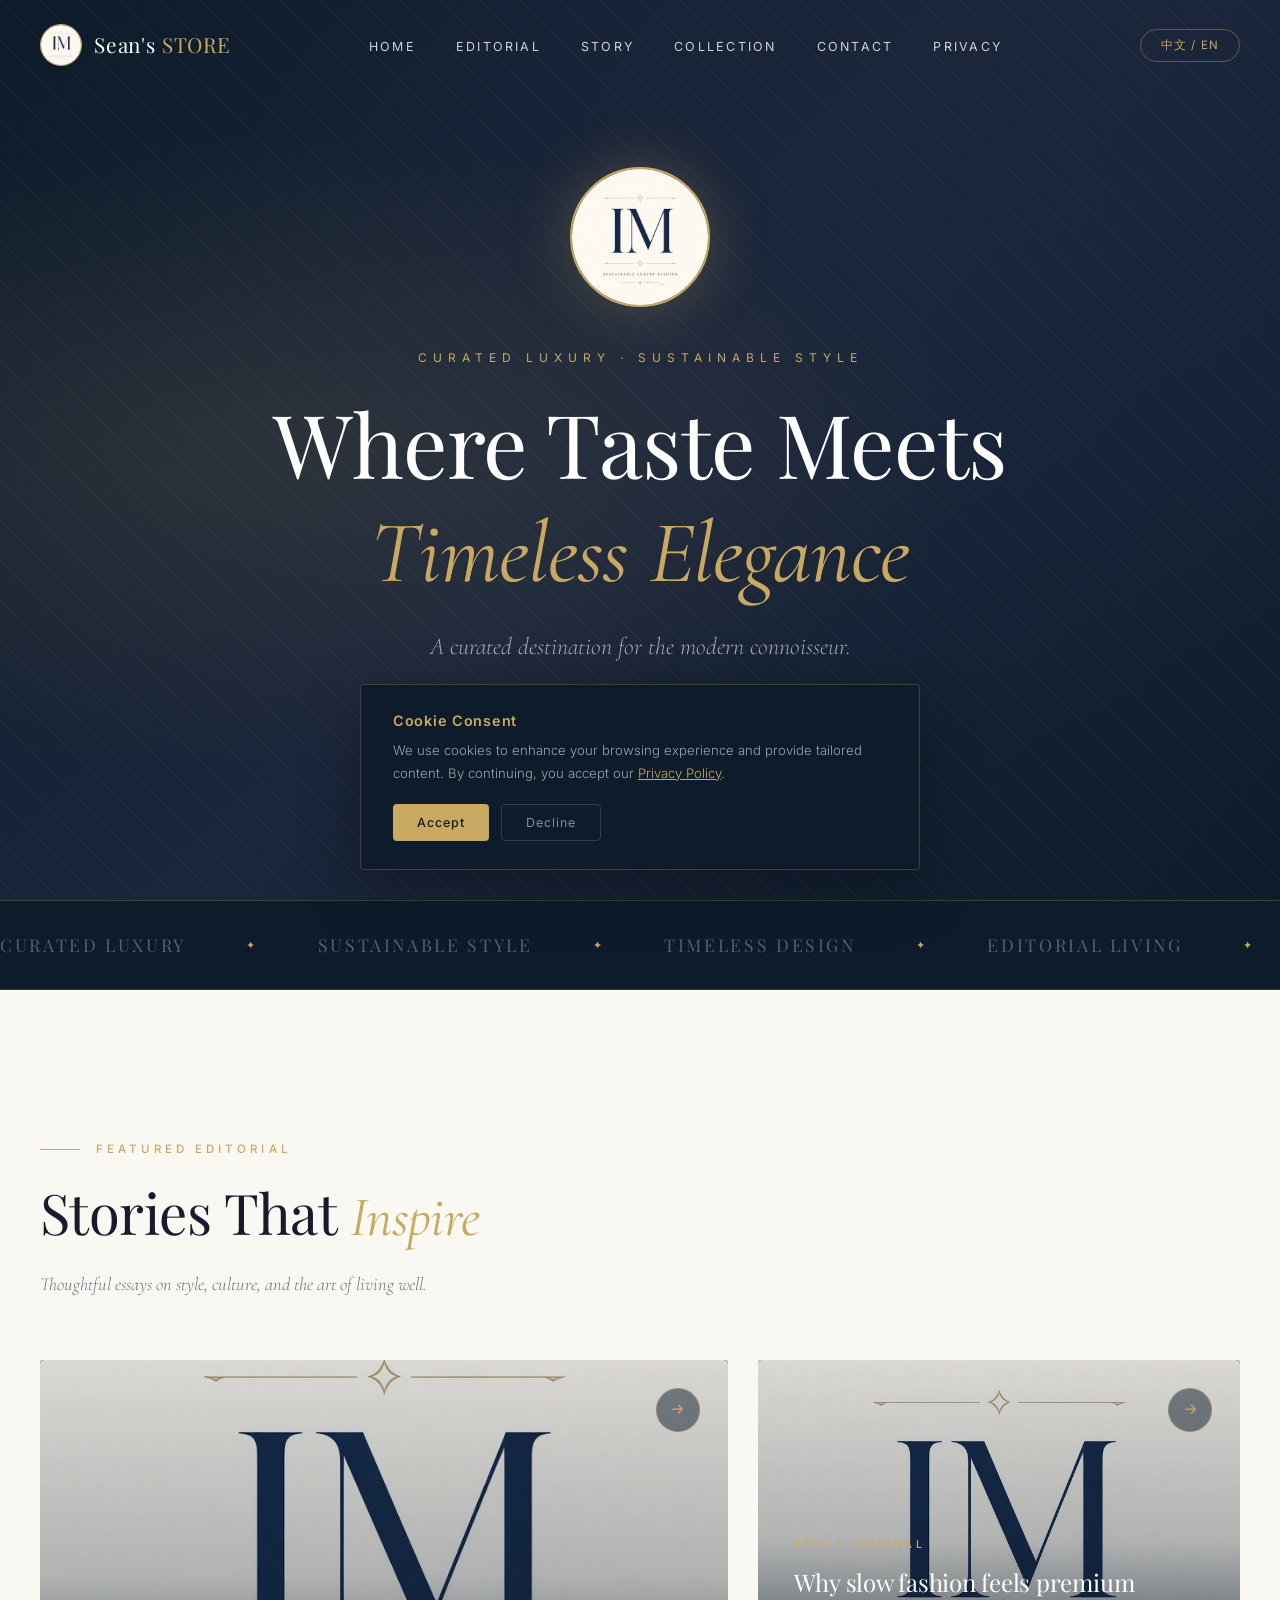
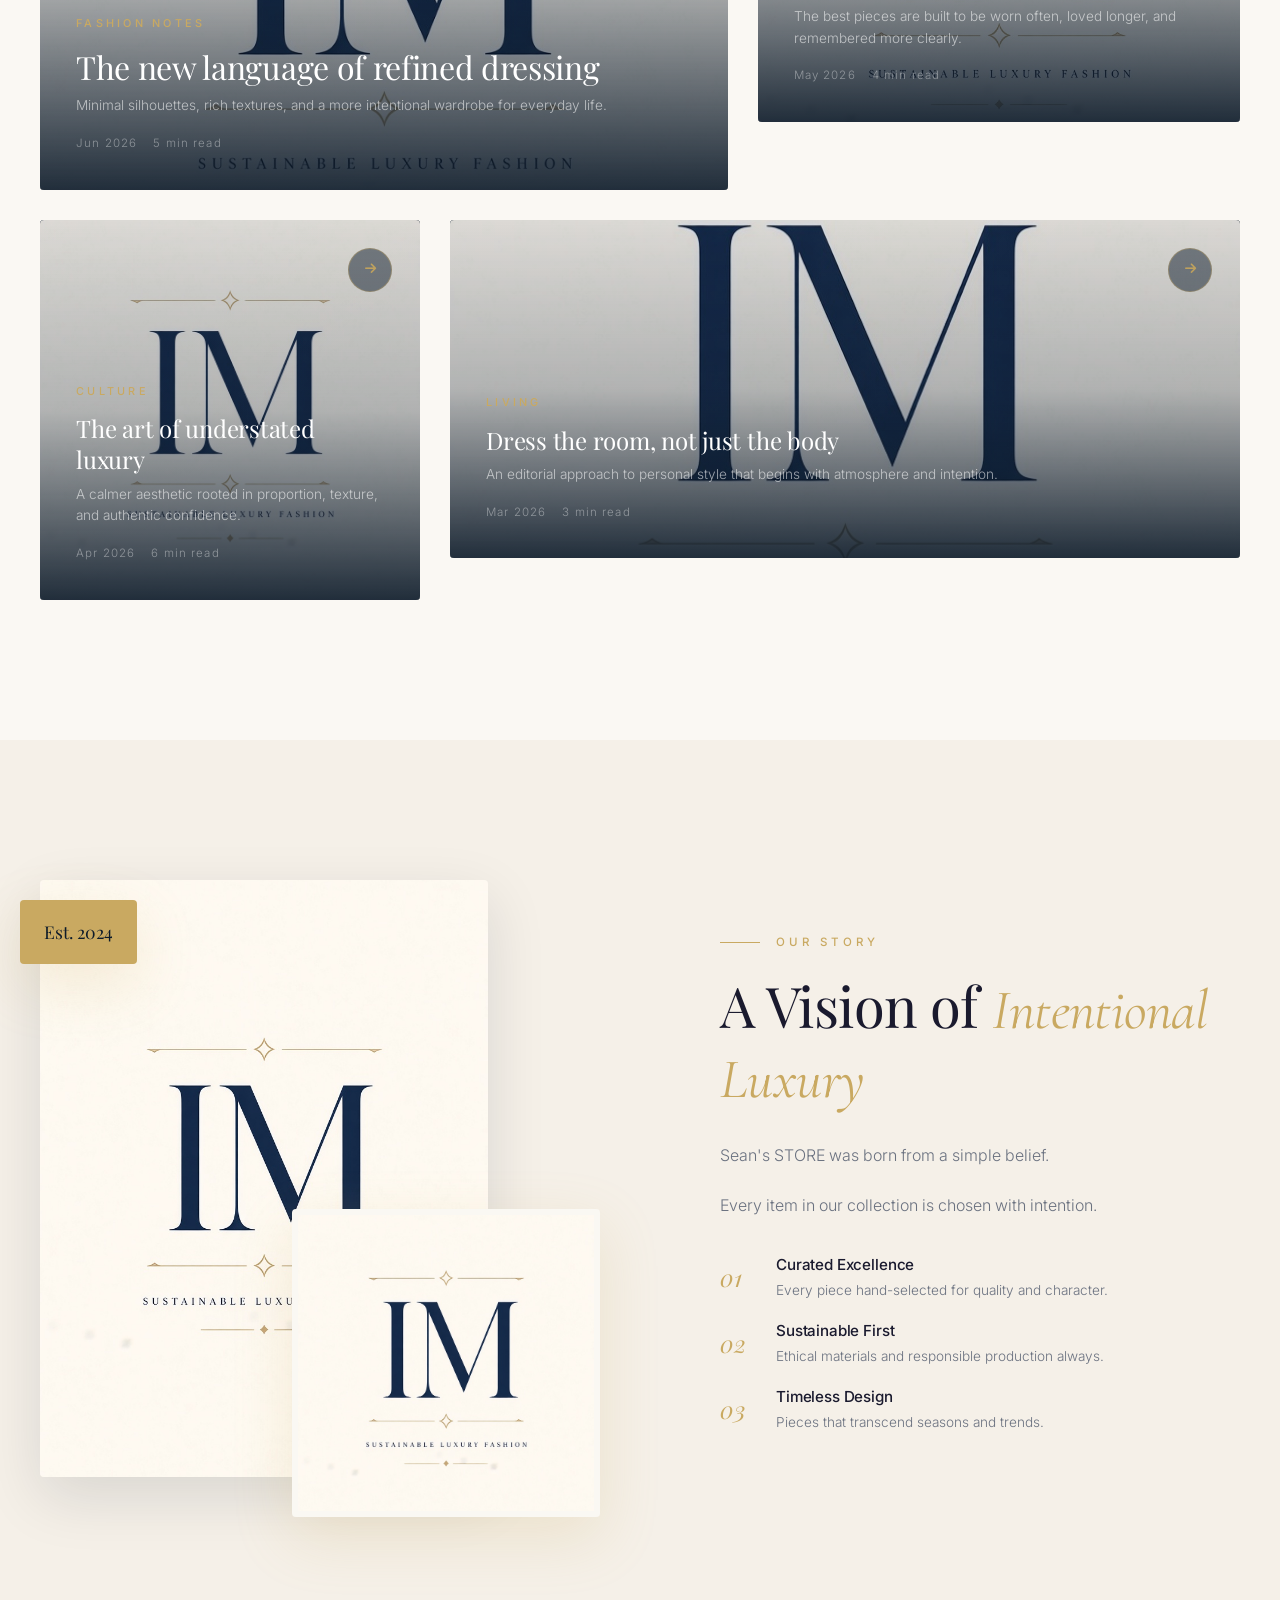
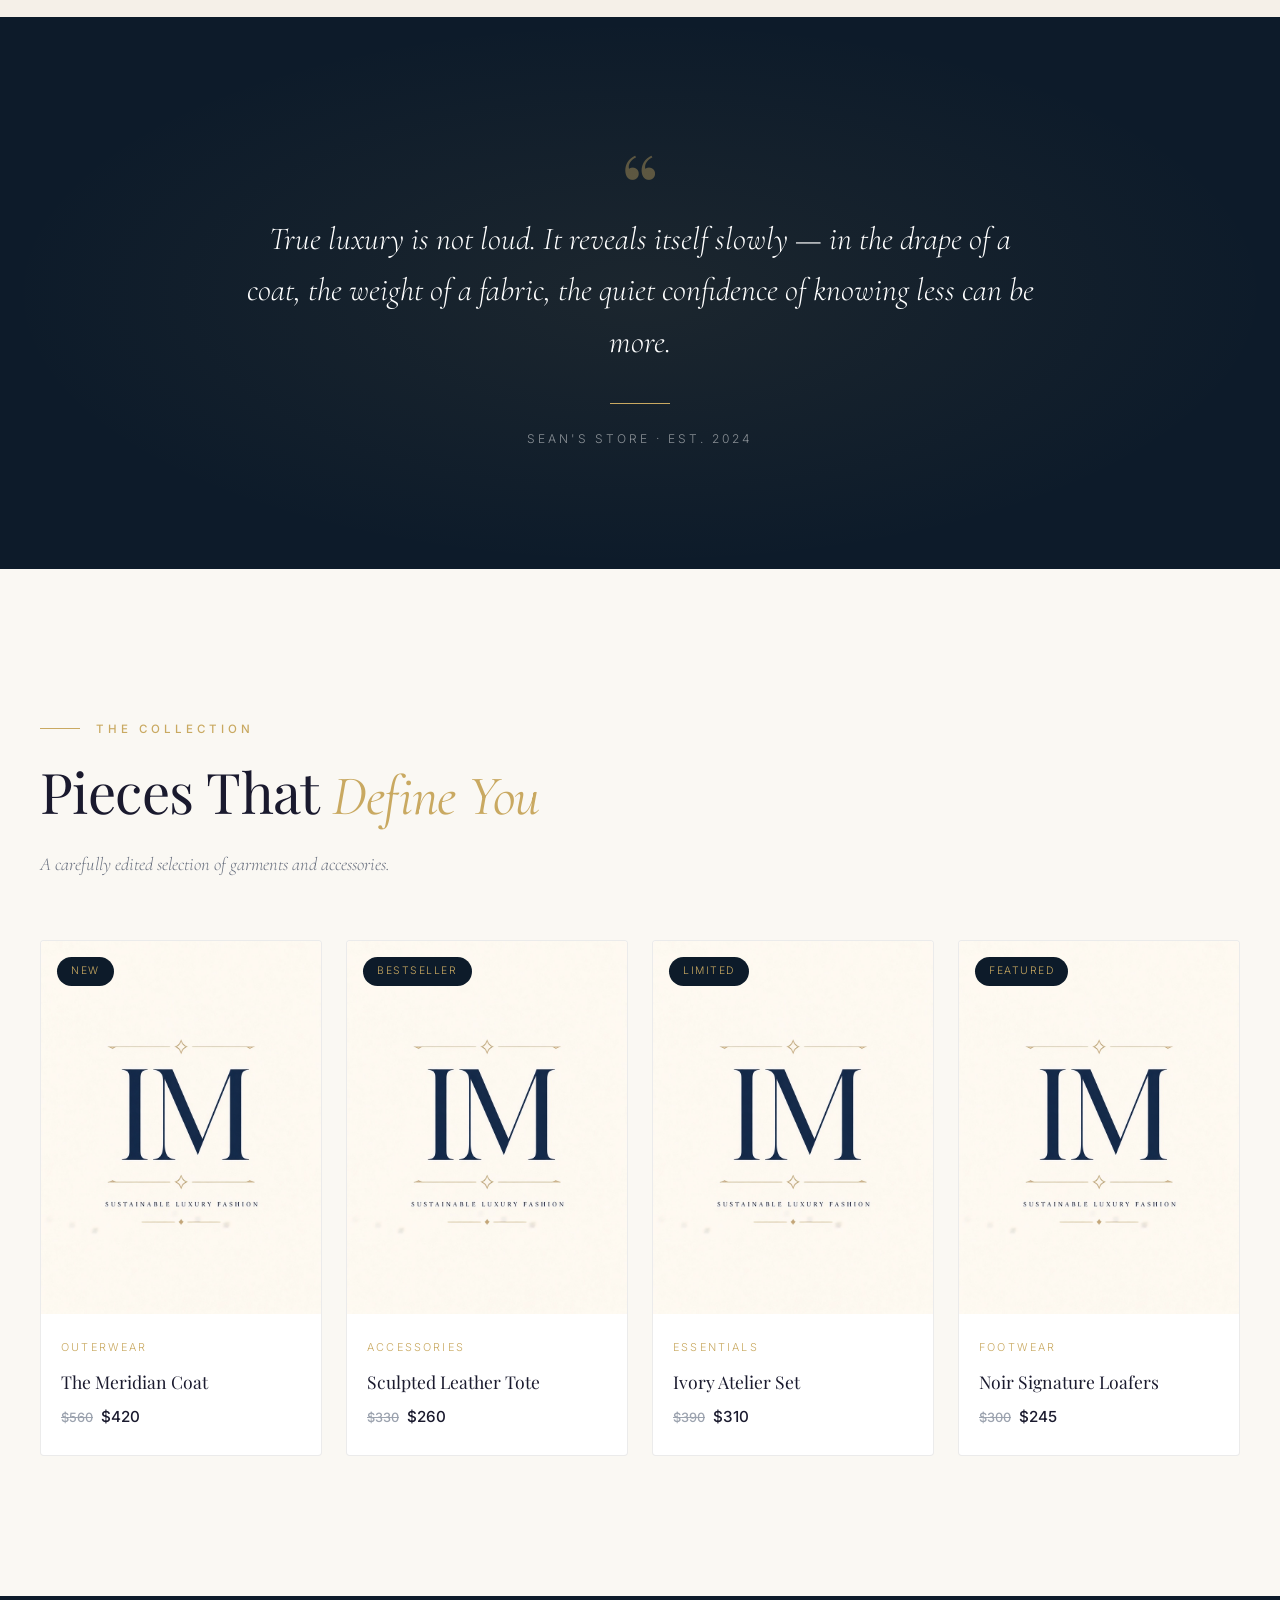
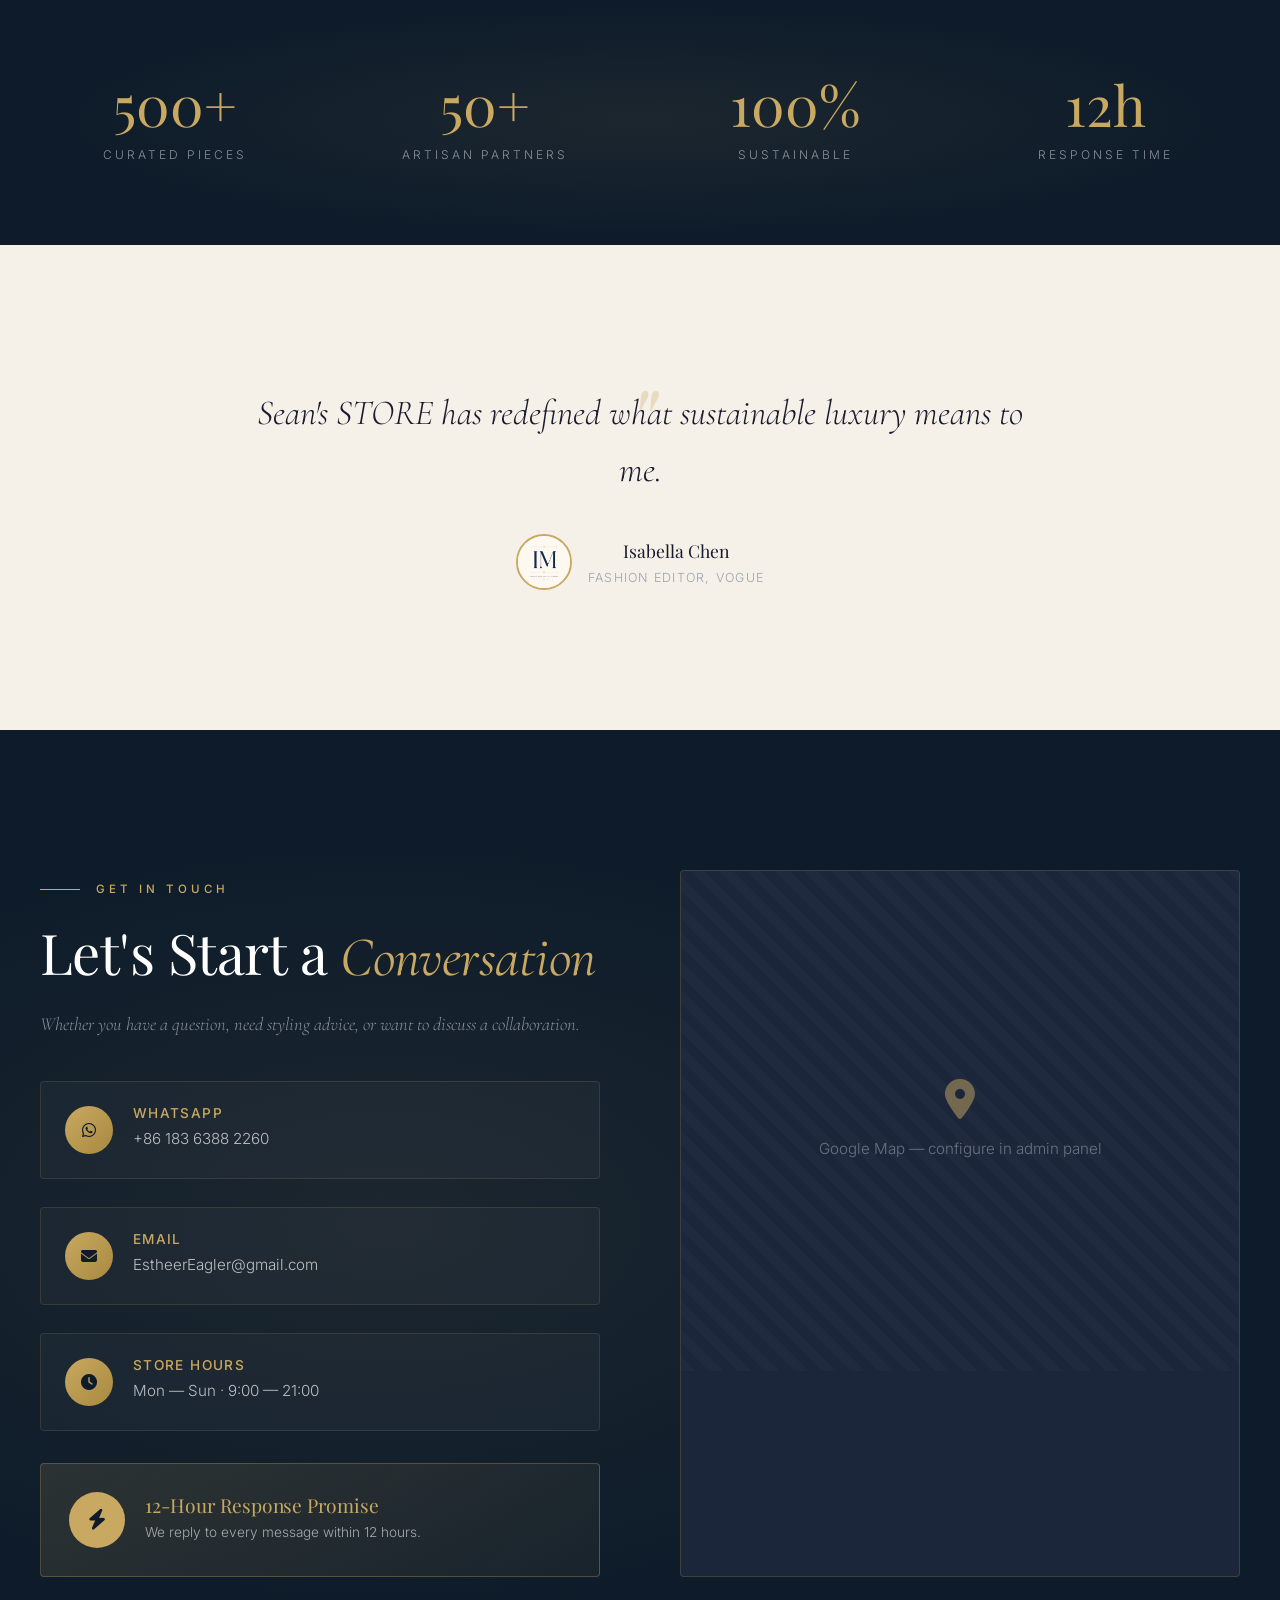
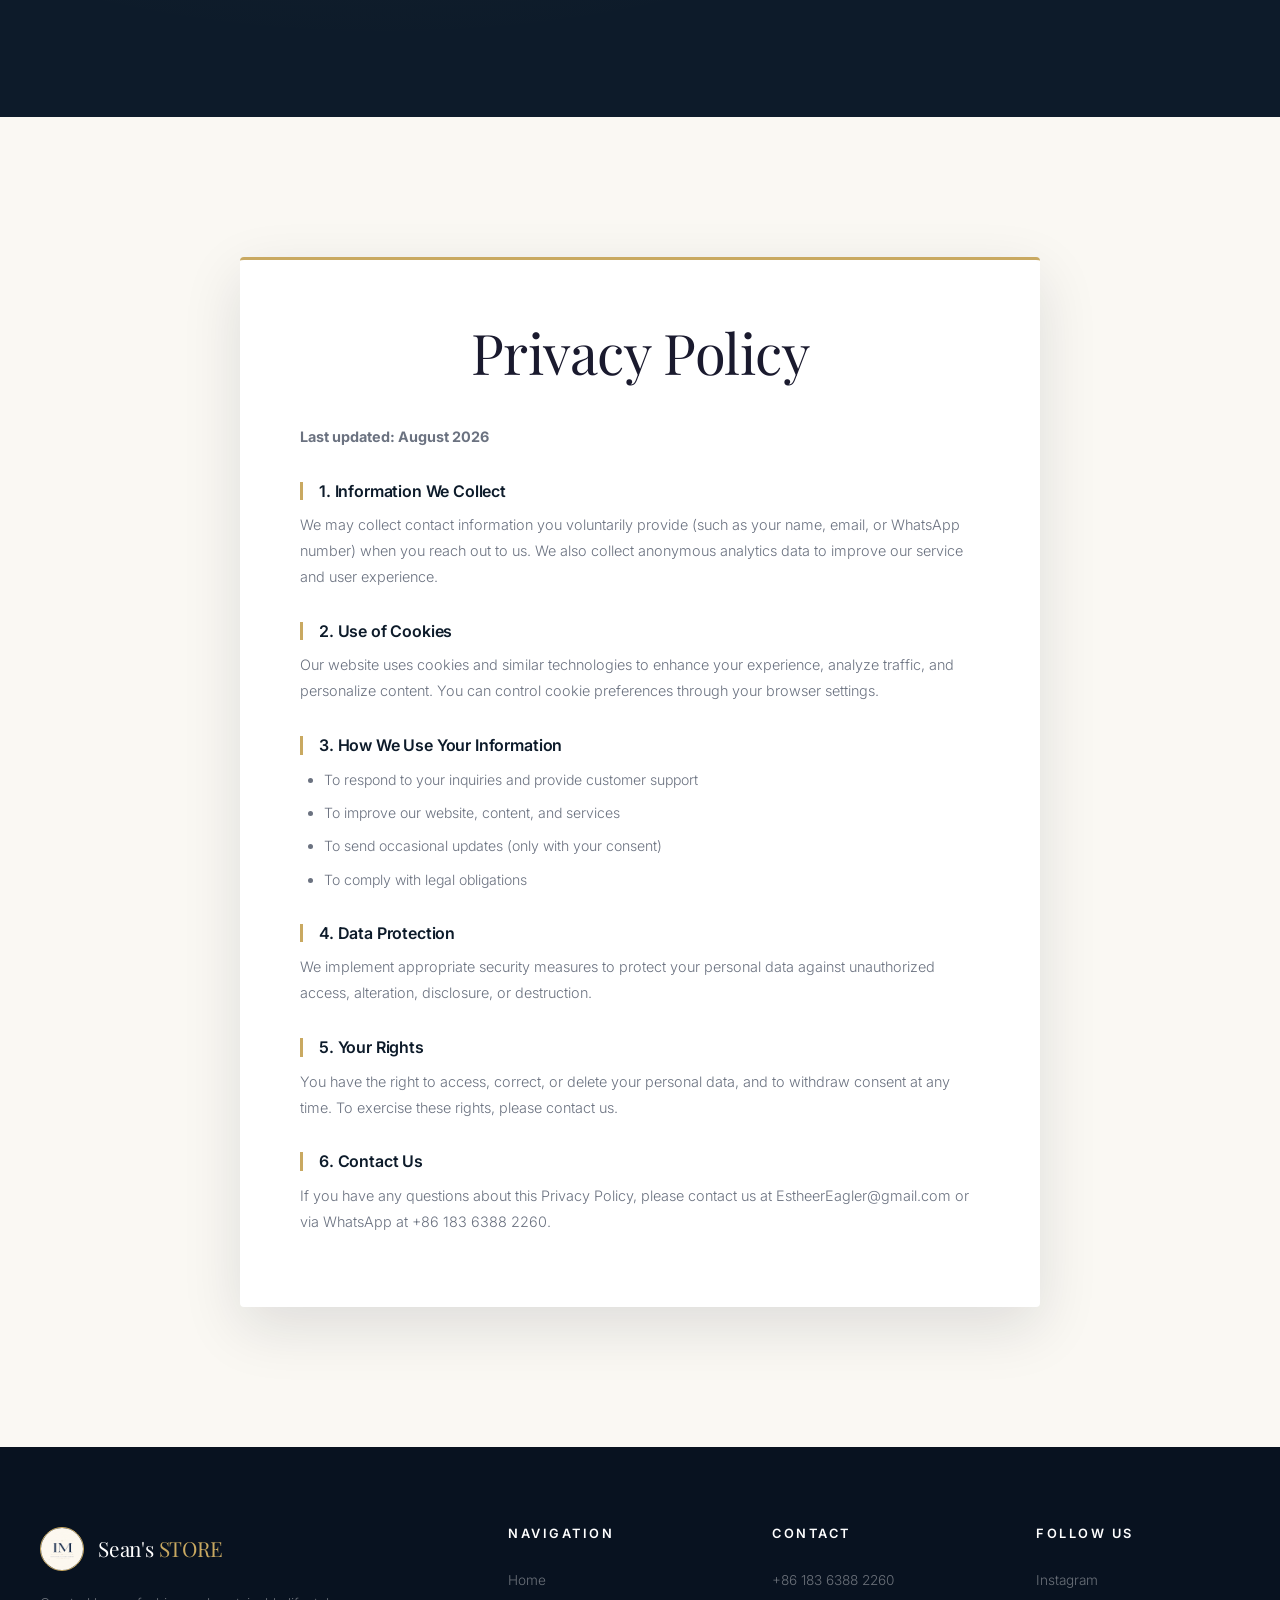
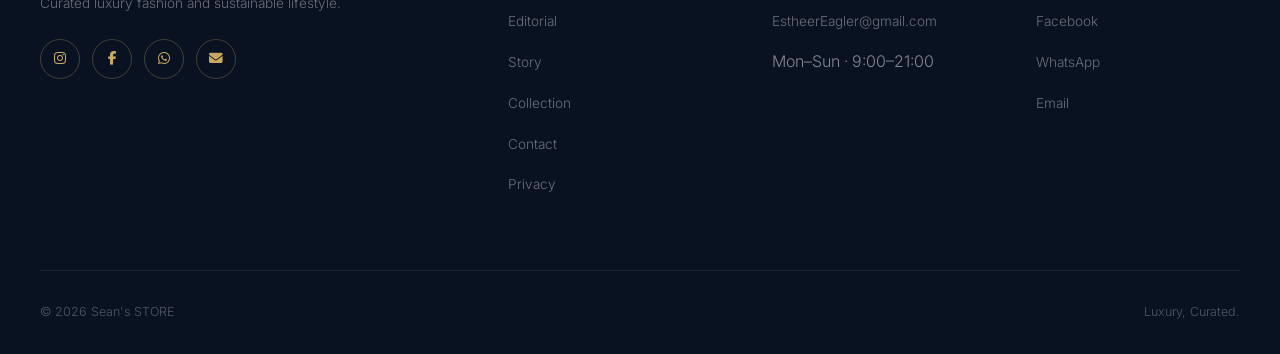
==== commit 04f695c8: "Fix broken CSS causing stylesheet parse failure and restore page styling" ====
--- a/index.html
+++ b/index.html
@@ -53,7 +53,7 @@
    Palette: Deep Navy + Champagne Gold + Ivory
    ============================================ */
 
-@import url('https://fonts.googleapis.com/css2?family=Playfair+Display:ital,wght@0,400;0,500;0,600;0,700;1,400;1,500&family=Inter:wght@300;400;500;600&family=Cormorant+Garamond:ital,wght@0,300;0,400;0,500;1,300;1,400&display=swap');
+@import url('https://fonts.googleapis.com/css2?family=Playfair+Display:ital,wght@0,400;0,500;0,600;0,700;1,400;1,500&family=Inter:wght@300;400;500;600&family=Cormorant+Garamond:ital,wght@0,300;0,400;0,500;0,600;0,700;1,300;1,400;1,500;1,600;1,700&display=swap');
 
 :root {
   --navy: #0d1b2a;
@@ -320,17 +320,26 @@
   font-size: 0.72rem; color: rgba(255,255,255,0.4); letter-spacing: 0.1em;
 }
 .editorial-card-arrow {
-  position: absolute; top: 28px; right: 28px; width: 44px; height: 44px;
-  border-radius: 50%; border: 1px solid rgba(201,169,97,0.4);
-  display: flex; align-items: center; justify-content: center;
-  color: var(--gold); font-size: 0.8rem; transition: all 0.4s var(--ease);
-  background: rgba(13,27,42,0.5); backdrop-filter: blur(10px);
-}
-.editorial-card:hover .editorial-card-arrow {.editorial-card:hover .editorial-card-arrow {
-  background: var(--gold); color: var(--navy); border-color: var(--gold);
-  transform: rotate(-45deg);
-}
-  background: var(--gold); color: var(--navy); border-color: var(--gold);
+  position: absolute;
+  top: 28px;
+  right: 28px;
+  width: 44px;
+  height: 44px;
+  border-radius: 50%;
+  border: 1px solid rgba(201,169,97,0.4);
+  display: flex;
+  align-items: center;
+  justify-content: center;
+  color: var(--gold);
+  font-size: 0.8rem;
+  transition: all 0.4s var(--ease);
+  background: rgba(13,27,42,0.5);
+  backdrop-filter: blur(10px);
+}
+.editorial-card:hover .editorial-card-arrow {
+  background: var(--gold);
+  color: var(--navy);
+  border-color: var(--gold);
   transform: rotate(-45deg);
 }
 
@@ -666,7 +675,9 @@
   .editorial-card-overlay { padding: 24px; }
   .editorial-card.large .editorial-card-title { font-size: 1.4rem; }
   .collection-header { flex-direction: column; align-items: flex-start; gap: 16px; }
-}/* ===== Brand Manifesto ===== */
+}
+
+/* ===== Brand Manifesto ===== */
 .manifesto-section {
   background: var(--navy);
   padding: 120px 0;
@@ -820,19 +831,22 @@
                 </div>
             </div>
         </div>
-    </section><!-- ===== Brand Manifesto ===== -->
+    </section>
+
+    <!-- ===== Brand Manifesto ===== -->
     <section class="manifesto-section">
       <div class="container">
         <div class="manifesto-inner reveal">
           <div class="manifesto-quote">“</div>
           <p class="manifesto-text" id="manifestoText">
             True luxury is not loud. It reveals itself slowly — in the drape of a coat, the weight of a fabric, the quiet confidence of knowing less can be more.
-          </p >
+          </p>
           <div class="manifesto-line"></div>
-          <p class="manifesto-author" id="manifestoAuthor">Sean's STORE · Est. 2024</p >
+          <p class="manifesto-author" id="manifestoAuthor">Sean's STORE · Est. 2024</p>
         </div>
       </div>
     </section>
+
     <!-- ===== Collection ===== -->
     <section class="section collection-section" id="collection">
         <div class="container">
@@ -948,9 +962,9 @@
                 <h2>Privacy Policy</h2>
                 <p><strong>Last updated: August 2026</strong></p>
                 <h3>1. Information We Collect</h3>
-                <p>We may collect contact information you voluntarily provide (such as your name, email, or WhatsApp number) when you reach out to us. We also collect anonymous analytics data to improve your browsing experience.</p>
+                <p>We may collect contact information you voluntarily provide (such as your name, email, or WhatsApp number) when you reach out to us. We also collect anonymous analytics data to improve our service and user experience.</p>
                 <h3>2. Use of Cookies</h3>
-                <p>Our website uses cookies and similar technologies to enhance your experience, analyze traffic, and personalize content. You can control cookie preferences through your browser settings or the cookie banner on this site.</p>
+                <p>Our website uses cookies and similar technologies to enhance your experience, analyze traffic, and personalize content. You can control cookie preferences through your browser settings.</p>
                 <h3>3. How We Use Your Information</h3>
                 <ul>
                     <li>To respond to your inquiries and provide customer support</li>
@@ -998,119 +1012,220 @@
                     <ul>
                         <li><a href="#">Instagram</a></li>
                         <li><a href="#">Facebook</a></li>
-                        <li><a href="admin.html">Admin Login</a></li>
-                        <li><a href="#privacy" id="footerPrivacyLink">Privacy Policy</a></li>
+                        <li><a href="https://wa.me/8618363882260" target="_blank" rel="noopener">WhatsApp</a></li>
+                        <li><a href="mailto:EstheerEagler@gmail.com">Email</a></li>
                     </ul>
                 </div>
             </div>
             <div class="footer-bottom">
-                <span id="footerRights">© 2026 Sean's STORE. All rights reserved.</span>
-                <span>Curated with taste & elegance.</span>
+                <span>© 2026 Sean's STORE</span>
+                <span>Luxury, Curated.</span>
             </div>
         </div>
     </footer>
 
-    <!-- ===== Cookie Banner ===== -->
     <div class="cookie-banner" id="cookieBanner">
-        <h4 id="cookieTitle">We Value Your Privacy</h4>
-        <p id="cookieText">We use cookies to enhance your browsing experience. <a href="#privacy">Privacy Policy</a></p>
-        <div class="cookie-btns">
-            <button class="cookie-btn decline" id="cookieDecline" onclick="declineCookies()">Decline</button>
-            <button class="cookie-btn accept" id="cookieAccept" onclick="acceptCookies()">Accept All</button>
-        </div>
+      <h4>Cookie Consent</h4>
+      <p>We use cookies to enhance your browsing experience and provide tailored content. By continuing, you accept our <a href="#privacy">Privacy Policy</a>.</p>
+      <div class="cookie-btns">
+        <button class="cookie-btn accept" onclick="acceptCookies()">Accept</button>
+        <button class="cookie-btn decline" onclick="declineCookies()">Decline</button>
+      </div>
     </div>
 
-    <!-- ===== Article Modal ===== -->
     <div class="modal-overlay" id="articleModal">
-        <button class="modal-close" onclick="closeArticle()"><i class="fas fa-times"></i></button>
-        <div class="modal">
-            <div class="modal-cover" id="modalCover"></div>
-            <div class="modal-body">
-                <span class="modal-cat" id="modalCat"></span>
-                <h2 id="modalTitle"></h2>
-                <div class="modal-meta">
-                    <span id="modalDate"></span>
-                    <span>Sean's STORE Editorial</span>
-                </div>
-                <div class="modal-content" id="modalContent"></div>
-            </div>
-        </div>
+      <button class="modal-close" aria-label="Close" onclick="closeModal()">✕</button>
+      <div class="modal">
+        <div class="modal-cover">
+          <img id="modalImage" src="logo.jpg" alt="Article cover">
+        </div>
+        <div class="modal-body">
+          <span class="modal-cat" id="modalCat">Editorial</span>
+          <h2 id="modalTitle">Title</h2>
+          <div class="modal-meta">
+            <span id="modalMetaDate">June 2026</span>
+            <span id="modalMetaRead">5 min read</span>
+          </div>
+          <div class="modal-content" id="modalContent"></div>
+        </div>
+      </div>
     </div>
 
     <script>
-/* ============================================
-   Sean's STORE — Frontend Logic
-   i18n · CMS Data · Article Modal · Cookie
-   ============================================ */
-
-const DEFAULT_DATA = {
-  articles: [
-    {id:1,title:{en:"The Art of Timeless Elegance",zh:"永恒优雅的艺术"},excerpt:{en:"Exploring how minimalist design and quality craftsmanship define modern luxury.",zh:"探索极简设计与精湛工艺如何定义现代奢华。"},content:{en:"<p>In a world driven by fast fashion and fleeting trends, the concept of timeless elegance stands as a beacon of intentional living. True luxury is not about logos or seasonal hype — it is about pieces that transcend time, crafted with materials that age gracefully and designs that remain relevant decade after decade.</p ><p>The modern connoisseur understands that quality is an investment. Each garment tells a story of its maker, of the hands that shaped it, of the traditions passed down through generations. This is the philosophy that guides every curation decision at Sean's STORE.</p ><p>We believe in fewer, better things. In a wardrobe built on foundations rather than fads. In the quiet confidence that comes from wearing something truly exceptional.</p >",zh:"<p>在一个被快时尚和短暂趋势驱动的世界里，永恒优雅的概念是一种有意图生活的灯塔。真正的奢华不在于标志或季节性炒作，而在于那些超越时间的作品——用会优雅老去的材料制成，设计在几十年后依然成立。</p ><p>现代的鉴赏家明白，品质是一种投资。每一件服装都在讲述制作者的故事，讲述塑造它的双手，讲述代代相传的传统。这正是指导 Sean's STORE 每一次精选决策的哲学。</p ><p>我们相信更少、更好的东西。相信一个建立在基础之上而非潮流之上的衣橱。相信穿上真正卓越之物时那种安静的自信。</p >"},category:"editorial",size:"large",date:"2026-08-15",cover:"article-1.jpg"},
-    {id:2,title:{en:"Korean Minimalism Meets Western Tailoring",zh:"韩式极简与西方剪裁的相遇"},excerpt:{en:"A cross-cultural dialogue in contemporary fashion design.",zh:"当代时尚设计中的跨文化对话。"},content:{en:"<p>The fusion of Korean minimalist aesthetics with Western tailoring traditions has produced some of the most exciting silhouettes in contemporary fashion. Clean lines meet precise construction; restraint meets structure.</p ><p>This dialogue is not about compromise — it is about elevation. The result is clothing that feels both modern and enduring, quiet yet confident.</p ><p>At Sean's STORE we seek pieces that embody this balance: refined enough for the boardroom, soft enough for everyday life.</p >",zh:"<p>韩式极简美学与西方剪裁传统的融合，产生了当代时尚中一些最令人兴奋的轮廓。干净的线条遇见精准的结构，克制遇见骨架。</p ><p>这种对话不是妥协，而是提升。最终的结果是既现代又持久、既安静又自信的服装。</p ><p>在 Sean's STORE，我们寻找体现这种平衡的作品：足够精致可以进入会议室，足够柔软可以融入日常。</p >"},category:"style",size:"medium",date:"2026-08-10",cover:"article-2.jpg"},
-    {id:3,title:{en:"Sustainable Fabrics: The New Luxury",zh:"可持续面料：新奢华"},excerpt:{en:"Organic cotton, recycled cashmere, and the future of ethical textiles.",zh:"有机棉、再生羊绒以及道德纺织品的未来。"},content:{en:"<p>The textile industry is undergoing a quiet revolution. Sustainable fabrics are no longer a compromise — they are the new standard of excellence. Organic cotton, recycled cashmere, and innovative plant-based materials are redefining what luxury feels like against the skin.</p ><p>True sustainability is not a label. It is a practice of care: care for the people who make the cloth, care for the land that grows it, and care for the person who will wear it for years to come.</p >",zh:"<p>纺织业正在经历一场悄然的革命。可持续面料不再是一种妥协——它们是卓越的新标准。有机棉、再生羊绒和创新的植物基材料，正在重新定义奢华贴合肌肤的感觉。</p ><p>真正的可持续不是一个标签，而是一种呵护的实践：呵护织布的人，呵护生长它的土地，呵护将穿着它多年的人。</p >"},category:"sustainability",size:"small",date:"2026-08-05",cover:"article-3.jpg"},
-    {id:4,title:{en:"The Curated Wardrobe: Less is More",zh:"精选衣橱：少即是多"},excerpt:{en:"Building a capsule collection that works for every occasion.",zh:"打造适用于任何场合的胶囊系列。"},content:{en:"<p>The concept of the curated wardrobe has never been more relevant. In an age of overwhelming choice, the intentional act of editing is both liberating and deeply stylish.</p ><p>A well-edited closet is not about restriction. It is about clarity. When every piece has a reason to exist, getting dressed becomes a pleasure rather than a negotiation.</p ><p>We believe the most elegant wardrobes are built slowly, with attention, and with the courage to leave things out.</p >",zh:"<p>精选衣橱的概念从未如此重要。在一个选择过载的时代，有意识的编辑行为既是解放，也是深度时尚。</p ><p>一个编辑良好的衣橱不是关于限制，而是关于清晰。当每一件都有存在的理由，穿衣就变成一种愉悦，而不是一场协商。</p ><p>我们相信最优雅的衣橱是慢慢建立的，带着注意力，也带着舍弃的勇气。</p >"},category:"lifestyle",size:"small",date:"2026-07-28",cover:"article-4.jpg"},
-    {id:5,title:{en:"Art in Fashion: When Clothing Becomes Canvas",zh:"时尚中的艺术：当服装成为画布"},excerpt:{en:"The intersection of visual art and haute couture.",zh:"视觉艺术与高级定制的交汇。"},content:{en:"<p>Fashion has always been a form of wearable art, but the dialogue between the gallery and the atelier has never been more vibrant. When clothing becomes a canvas, the body becomes part of the composition.</p ><p>We look for pieces that carry this artistic intention — not as costume, but as quiet statements that reward a second look.</p >",zh:"<p>时尚一直是可穿戴艺术的一种形式，但画廊与工作室之间的对话从未如此充满活力。当服装成为画布，身体就成为构图的一部分。</p ><p>我们寻找那些携带这种艺术意图的作品——不是作为戏服，而是作为值得再看一眼的安静声明。</p >"},category:"culture",size:"medium",date:"2026-07-20",cover:"article-7.jpg"},
-    {id:10,title:{en:"The Poetry of Soft Tailoring",zh:"柔软剪裁的诗意"},excerpt:{en:"When structure meets ease, clothing becomes a quiet form of expression.",zh:"当结构遇上放松，服装成为一种安静的表达。"},content:{en:"<p>Soft tailoring is the art of holding form without rigidity. It allows the body to move, to breathe, while still presenting a composed silhouette. This is clothing that feels considered rather than constructed.</p ><p>In a time of extremes, the middle path — structured yet soft, refined yet approachable — has become the most compelling expression of modern elegance.</p >",zh:"<p>柔软剪裁是一种在不僵硬的前提下保持形态的艺术。它允许身体活动、呼吸，同时依然呈现出得体的轮廓。这是一种感觉被认真对待而非被构建的服装。</p ><p>在极端的时代，中间道路——既有结构又柔软，既精致又亲近——成为了现代优雅最有说服力的表达。</p >"},category:"style",size:"medium",date:"2026-09-15",cover:"article-10.jpg"},
-    {id:11,title:{en:"Fabric as Narrative",zh:"面料即叙事"},excerpt:{en:"Every textile carries a story of origin, process, and intention.",zh:"每一种纺织品都承载着关于起源、工艺与意图的故事。"},content:{en:"<p>Before a garment takes shape, the fabric already speaks. The weight of wool, the coolness of linen, the subtle irregularity of handwoven cotton — these are not just materials, they are the first chapter of the story.</p ><p>At Sean's STORE we choose fabrics that have something to say, and then we listen carefully to what they need to become.</p >",zh:"<p>在服装成形之前，面料已经在说话。羊毛的重量、亚麻的清凉、手织棉的细微不规则——这些不只是材料，它们是故事的第一章。</p ><p>在 Sean's STORE，我们选择那些有话要说的面料，然后仔细倾听它们想成为什么。</p >"},category:"sustainability",size:"small",date:"2026-09-18",cover:"article-11.jpg"},
-    {id:12,title:{en:"The Ritual of Getting Dressed",zh:"穿衣的仪式感"},excerpt:{en:"How the daily act of choosing clothes can become a moment of presence.",zh:"日常选择衣服的行为如何成为一刻的临在。"},content:{en:"<p>Getting dressed is one of the few remaining daily rituals that is still entirely ours. In a world of automation and acceleration, the quiet decision of what to put on the body can be a form of self-respect.</p ><p>When the clothes themselves reward attention — through texture, cut, and quality — the ritual deepens.</p >",zh:"<p>穿衣是少数仍然完全属于我们的日常仪式之一。在自动化与加速的世界里，决定把什么穿在身上，可以成为一种自我尊重。</p ><p>当衣服本身通过质感、剪裁和品质回报你的注意力时，这个仪式会变得更深。</p >"},category:"lifestyle",size:"medium",date:"2026-09-20",cover:"article-12.jpg"},
-    {id:13,title:{en:"Less, But Better — Revisited",zh:"少，但更好——再思考"},excerpt:{en:"Why the old maxim still holds, and how to practice it without austerity.",zh:"为什么这句老话依然成立，以及如何在不苦行的前提下实践它。"},content:{en:"<p>The phrase less but better is often reduced to minimalism as restriction. In truth, it is an invitation to intensity — fewer pieces, each one more resolved, more considered, more lasting.</p ><p>This is not about having little. It is about having enough of what truly matters.</p >",zh:"<p>少但更好这句话常被简化成一种限制性的极简。事实上，它是一种对强度的邀请——更少的单品，每一件都更完整、更被思考、更持久。</p ><p>这不是关于拥有很少，而是关于拥有真正重要的东西的足够。</p >"},category:"editorial",size:"large",date:"2026-09-22",cover:"article-13.jpg"},
-    {id:14,title:{en:"Colour as Emotion",zh:"色彩即情感"},excerpt:{en:"How restrained palettes can carry more feeling than bold statements.",zh:"克制的色盘如何比大胆的声明承载更多情感。"},content:{en:"<p>Strong colour announces. Soft colour invites. In the space between ivory, stone, and deep navy, there is room for mood, for memory, for the quiet shifts of a day.</p ><p>We work with colours that do not compete with the person wearing them, but accompany them.</p >",zh:"<p>强烈的色彩是宣告，柔和的色彩是邀请。在象牙白、石头色与深海军蓝之间，有情绪、有记忆、有一天中安静变化的空间。</p ><p>我们使用那些不与穿着者竞争，而是陪伴他们的颜色。</p >"},category:"style",size:"small",date:"2026-09-25",cover:"article-10.jpg"},
-    {id:15,title:{en:"The Weight of a Good Coat",zh:"一件好大衣的分量"},excerpt:{en:"Why outerwear remains the most architectural and lasting category in a wardrobe.",zh:"为什么外套仍然是衣橱中最具建筑感与持久性的类别。"},content:{en:"<p>A coat is the first and last thing the world sees. It has to hold weather, hold shape, and hold presence. When it is made well, it becomes less an item and more a companion across seasons.</p ><p>This is why we treat coats with particular care — in selection, in proportion, and in the stories we tell about them.</p >",zh:"<p>大衣是世界最先和最后看到的东西。它必须承受天气、保持形态、承载存在感。当它被做好时，它不再只是一件物品，而成为跨越季节的伴侣。</p ><p>这就是为什么我们特别慎重地对待大衣——在选择、在比例、在我们讲述的故事里。</p >"},category:"editorial",size:"medium",date:"2026-09-28",cover:"article-11.jpg"},
-    {id:16,title:{en:"Stillness in the Wardrobe",zh:"衣橱中的静"},excerpt:{en:"Creating space between pieces so that each one can be seen and valued.",zh:"在单品之间创造空间，让每一件都能被看见与珍惜。"},content:{en:"<p>A crowded closet makes every decision harder. Space — physical and mental — allows clothes to be chosen with intention rather than urgency.</p ><p>Editing is not subtraction for its own sake. It is the creation of clarity.</p >",zh:"<p>拥挤的衣橱让每一个决定都更难。空间——物理的和心理的——让衣服能被有意图地选择，而非在匆忙中决定。</p ><p>编辑不是为减而减，而是在创造清晰。</p >"},category:"lifestyle",size:"small",date:"2026-10-01",cover:"article-12.jpg"},
-    {id:17,title:{en:"Craft as Quiet Luxury",zh:"工艺即安静的奢华"},excerpt:{en:"The details you only notice when you live with a piece for years.",zh:"只有与一件作品相处多年后才会注意到的细节。"},content:{en:"<p>True craft does not shout. It reveals itself in the way a seam sits against the body, in the way a fabric ages, in the way a button is attached with care rather than speed.</p ><p>These are the qualities that turn clothing into something closer to inheritance.</p >",zh:"<p>真正的工艺并不喧哗。它显现在缝线贴合身体的方式里，显现在面料老化的方式里，显现在纽扣被用心而非匆忙缝上的方式里。</p ><p>这些品质让服装更接近于可以传承的东西。</p >"},category:"sustainability",size:"medium",date:"2026-10-05",cover:"article-13.jpg"}
-  ],
-  products: [
-    {id:1,name:{en:"Cashmere Overcoat",zh:"羊绒大衣"},category:{en:"Outerwear",zh:"外套"},price:"$1,280",oldPrice:"",tag:"Bestseller",cover:"article-5.jpg"},
-    {id:2,name:{en:"Silk Blend Blazer",zh:"丝绸混纺西装"},category:{en:"Tailoring",zh:"剪裁"},price:"$890",oldPrice:"$1,150",tag:"New",cover:"article-6.jpg"},
-    {id:3,name:{en:"Organic Cotton Shirt",zh:"有机棉衬衫"},category:{en:"Essentials",zh:"基础款"},price:"$240",oldPrice:"",tag:"",cover:"article-8.jpg"},
-    {id:4,name:{en:"Wool Wide-Leg Trousers",zh:"羊毛阔腿裤"},category:{en:"Bottoms",zh:"下装"},price:"$460",oldPrice:"",tag:"Limited",cover:"article-9.jpg"}
-  ],
-  settings: {whatsapp:"+86 183 6388 2260",email:"EstheerEagler@gmail.com",replyHours:"12",hours:"Mon — Sun · 9:00 — 21:00",mapEmbed:""}
-};
-      const I18N = {
-  en: {nav:{home:"Home",editorial:"Editorial",story:"Story",collection:"Collection",contact:"Contact"},hero:{eyebrow:"Curated Luxury · Sustainable Style",title1:"Where Taste Meets",title2:"Timeless Elegance",subtitle:"A curated destination for the modern connoisseur — sustainable fashion, editorial aesthetics, and pieces that tell a story.",cta:"Explore the Collection"},marquee:["Sustainable Fashion","Editorial Curation","Timeless Design","Artistic Aesthetics","Luxury Lifestyle"],editorial:{label:"Featured Editorial",title:"Stories That",titleEm:"Inspire",desc:"Thoughtful essays on style, culture, and the art of living well."},story:{label:"Our Story",title:"A Vision of",titleEm:"Intentional Luxury",p1:"Sean's STORE was born from a simple belief: that true luxury is found not in excess, but in curation.",p2:"Every item in our collection is chosen with intention.",f1t:"Curated Excellence",f1d:"Every piece hand-selected for quality and character.",f2t:"Sustainable First",f2d:"Ethical materials and responsible production always.",f3t:"Timeless Design",f3d:"Pieces that transcend seasons and trends.",badge:"Est. 2024"},collection:{label:"The Collection",title:"Pieces That",titleEm:"Define You",desc:"A carefully edited selection of garments and accessories."},stats:{s1n:"500+",s1l:"Curated Pieces",s2n:"50+",s2l:"Artisan Partners",s3n:"100%",s3l:"Sustainable",s4n:"12h",s4l:"Response Time"},testimonial:{quote:"Sean's STORE has redefined what sustainable luxury means to me. Every piece feels like a discovery.",name:"Isabella Chen",role:"Fashion Editor, VOGUE"},contact:{label:"Get in Touch",title:"Let's Start a",titleEm:"Conversation",desc:"Whether you have a question, need styling advice, or want to discuss a collaboration.",c1t:"WhatsApp",c2t:"Email",c3t:"Store Hours",promiseT:"12-Hour Response Promise",promiseD:"We reply to every message within 12 hours."},footer:{about:"A curated destination for sustainable luxury fashion.",nav:"Navigation",contact:"Contact",follow:"Follow Us",rights:"© 2026 Sean's STORE. All rights reserved.",privacy:"Privacy Policy"},cookie:{title:"We Value Your Privacy",text:"We use cookies to enhance your browsing experience.",accept:"Accept All",decline:"Decline"}},
-  zh: {nav:{home:"首页",editorial:"编辑精选",story:"品牌故事",collection:"精选系列",contact:"联系我们"},hero:{eyebrow:"精选奢华 · 可持续风格",title1:"品味与",title2:"永恒优雅的交汇",subtitle:"为现代鉴赏家打造的精选目的地——可持续时尚、编辑美学，以及有故事的作品。",cta:"探索精选系列"},marquee:["可持续时尚","编辑策展","永恒设计","艺术美学","奢华生活"],editorial:{label:"精选文章",title:"激发灵感的",titleEm:"故事",desc:"关于风格、文化和精致生活艺术的深度文章。"},story:{label:"品牌故事",title:"有意图的",titleEm:"奢华愿景",p1:"Sean's STORE 源于一个简单的信念：真正的奢华不在于过剩，而在于精选。",p2:"我们系列中的每一件都是有意选择的。",f1t:"精选卓越",f1d:"每一件都经过手工挑选，追求品质与个性。",f2t:"可持续优先",f2d:"始终使用道德材料和负责任的生产。",f3t:"永恒设计",f3d:"超越季节和潮流的作品。",badge:"创立于 2024"},collection:{label:"精选系列",title:"定义你的",titleEm:"作品",desc:"精心编辑的服装与配饰精选。"},stats:{s1n:"500+",s1l:"精选作品",s2n:"50+",s2l:"工匠合作伙伴",s3n:"100%",s3l:"可持续",s4n:"12小时",s4l:"响应时间"},testimonial:{quote:"Sean's STORE 重新定义了可持续奢华对我的意义。每一件作品都像一次发现。",name:"陈伊莎贝拉",role:"VOGUE 时尚编辑"},contact:{label:"联系我们",title:"让我们开始",titleEm:"对话",desc:"无论您对某件作品有疑问、需要造型建议，还是想讨论合作。",c1t:"WhatsApp",c2t:"电子邮箱",c3t:"营业时间",promiseT:"12小时回复承诺",promiseD:"我们在12小时内回复每一条消息。"},footer:{about:"可持续奢华时尚的精选目的地。",nav:"导航",contact:"联系方式",follow:"关注我们",rights:"© 2026 Sean's STORE 版权所有",privacy:"隐私政策"},cookie:{title:"我们重视您的隐私",text:"我们使用 Cookie 来增强您的浏览体验。",accept:"全部接受",decline:"拒绝"}}
-};
-
-let currentLang = localStorage.getItem('seans_lang') || 'en';
-let cmsData = null;
-
-function loadData(){const saved=localStorage.getItem('seans_cms_data');if(saved){try{cmsData=JSON.parse(saved)}catch(e){cmsData=JSON.parse(JSON.stringify(DEFAULT_DATA))}}else{cmsData=JSON.parse(JSON.stringify(DEFAULT_DATA))}}
-function saveData(){localStorage.setItem('seans_cms_data',JSON.stringify(cmsData))}
-function t(key){const keys=key.split('.');let val=I18N[currentLang];for(const k of keys){val=val?val[k]:undefined}return val||key}
-function getArticleField(a,f){return a[f]&&a[f][currentLang]?a[f][currentLang]:a[f].en}
-function getProductField(p,f){return p[f]&&p[f][currentLang]?p[f][currentLang]:p[f].en}
-function formatDate(d){if(!d)return'';const date=new Date(d);return currentLang==='zh'?`${date.getFullYear()}年${date.getMonth()+1}月${date.getDate()}日`:date.toLocaleDateString('en-US',{year:'numeric',month:'long',day:'numeric'})}
-
-function setLanguage(lang){currentLang=lang;localStorage.setItem('seans_lang',lang);document.documentElement.lang=lang==='zh'?'zh-CN':'en';renderAll();const btn=document.querySelector('.lang-btn');if(btn)btn.textContent=lang==='en'?'中文 / EN':'EN / 中文'}
-function toggleLanguage(){setLanguage(currentLang==='en'?'zh':'en')}
-
-function renderNav(){const n=t('nav');document.getElementById('navLinks').innerHTML=`<li><a href="#home" class="active">${n.home}</a></li><li><a href="#editorial">${n.editorial}</a></li><li><a href="#story">${n.story}</a></li><li><a href="#collection">${n.collection}</a></li><li><a href="#contact">${n.contact}</a></li>`;const m=document.getElementById('mobileMenu');if(m)m.innerHTML=`<button class="mobile-close" onclick="closeMobileMenu()"><i class="fas fa-times"></i></button><a href="#home" onclick="closeMobileMenu()">${n.home}</a><a href="#editorial" onclick="closeMobileMenu()">${n.editorial}</a><a href="#story" onclick="closeMobileMenu()">${n.story}</a><a href="#collection" onclick="closeMobileMenu()">${n.collection}</a><a href="#contact" onclick="closeMobileMenu()">${n.contact}</a>`}
-function renderHero(){const h=t('hero');document.getElementById('heroEyebrow').textContent=h.eyebrow;document.getElementById('heroTitle1').textContent=h.title1;document.getElementById('heroTitle2').innerHTML=`<em>${h.title2}</em>`;document.getElementById('heroSubtitle').textContent=h.subtitle;document.getElementById('heroCta').innerHTML=`${h.cta} <i class="fas fa-arrow-right"></i>`}
-function renderMarquee(){const items=t('marquee');let html='';for(let i=0;i<2;i++){items.forEach(item=>{html+=`<span class="marquee-item">${item}</span>`})}document.getElementById('marqueeTrack').innerHTML=html}
-function renderEditorial(){const e=t('editorial');document.getElementById('editorialLabel').textContent=e.label;document.getElementById('editorialTitle').innerHTML=`${e.title} <em>${e.titleEm}</em>`;document.getElementById('editorialDesc').textContent=e.desc;const grid=document.getElementById('editorialGrid');let html='';cmsData.articles.forEach(a=>{const title=getArticleField(a,'title');const excerpt=getArticleField(a,'excerpt');const cat=a.category.charAt(0).toUpperCase()+a.category.slice(1);const cover=a.cover?`<img src="${a.cover}" alt="${title}" onerror="this.style.display='none'">`:'';html+=`<article class="editorial-card ${a.size||'medium'} reveal" onclick="openArticle(${a.id})"><div class="editorial-card-img">${cover}</div><div class="editorial-card-overlay"><span class="editorial-card-cat">${cat}</span><h3 class="editorial-card-title">${title}</h3><p class="editorial-card-excerpt">${excerpt}</p><div class="editorial-card-meta"><span>${formatDate(a.date)}</span></div></div><div class="editorial-card-arrow"><i class="fas fa-arrow-right"></i></div></article>`});grid.innerHTML=html;initReveal()}
-function renderStory(){const s=t('story');document.getElementById('storyLabel').textContent=s.label;document.getElementById('storyTitle').innerHTML=`${s.title} <em>${s.titleEm}</em>`;document.getElementById('storyP1').textContent=s.p1;document.getElementById('storyP2').textContent=s.p2;document.getElementById('storyF1t').textContent=s.f1t;document.getElementById('storyF1d').textContent=s.f1d;document.getElementById('storyF2t').textContent=s.f2t;document.getElementById('storyF2d').textContent=s.f2d;document.getElementById('storyF3t').textContent=s.f3t;document.getElementById('storyF3d').textContent=s.f3d;document.getElementById('storyBadge').textContent=s.badge}
-function renderCollection(){const c=t('collection');document.getElementById('collectionLabel').textContent=c.label;document.getElementById('collectionTitle').innerHTML=`${c.title} <em>${c.titleEm}</em>`;document.getElementById('collectionDesc').textContent=c.desc;const grid=document.getElementById('collectionGrid');let html='';cmsData.products.forEach(p=>{const name=getProductField(p,'name');const cat=getProductField(p,'category');const tag=p.tag?`<span class="product-tag">${p.tag}</span>`:'';const old=p.oldPrice?`<span>${p.oldPrice}</span>`:'';const cover=p.cover?`<img src="${p.cover}" alt="${name}" onerror="this.style.display='none'">`:'';html+=`<div class="product-card reveal"><div class="product-img">${tag}${cover}</div><div class="product-info"><div class="product-cat">${cat}</div><h3 class="product-name">${name}</h3><div class="product-price">${old}${p.price}</div></div></div>`});grid.innerHTML=html;initReveal()}
-function renderStats(){const s=t('stats');['1','2','3','4'].forEach(i=>{document.getElementById('stat'+i+'n').textContent=s['s'+i+'n'];document.getElementById('stat'+i+'l').textContent=s['s'+i+'l']})}
-function renderTestimonial(){const tm=t('testimonial');document.getElementById('testimonialQuote').textContent=tm.quote;document.getElementById('testimonialName').textContent=tm.name;document.getElementById('testimonialRole').textContent=tm.role}
-function renderContact(){const c=t('contact');const s=cmsData.settings;document.getElementById('contactLabel').textContent=c.label;document.getElementById('contactTitle').innerHTML=`${c.title} <em>${c.titleEm}</em>`;document.getElementById('contactDesc').textContent=c.desc;document.getElementById('contactWhatsapp').innerHTML=`<a href="https://wa.me/${s.whatsapp.replace(/[^0-9]/g,'')}" target="_blank">${s.whatsapp}</a>`;document.getElementById('contactEmail').innerHTML=`<a href="mailto:${s.email}">${s.email}</a>`;document.getElementById('contactHours').textContent=s.hours;document.getElementById('contactC1t').textContent=c.c1t;document.getElementById('contactC2t').textContent=c.c2t;document.getElementById('contactC3t').textContent=c.c3t;document.getElementById('promiseT').textContent=`${s.replyHours}-Hour Response Promise`;document.getElementById('promiseD').textContent=c.promiseD;const map=document.getElementById('contactMap');if(map){if(s.mapEmbed){map.innerHTML=`<iframe src="${s.mapEmbed}" width="100%" height="500" style="border:0;" allowfullscreen="" loading="lazy"></iframe>`}else{map.innerHTML=`<div class="map-placeholder"><div><i class="fas fa-map-marker-alt"></i><p style="color:rgba(255,255,255,0.4);font-size:0.85rem;">Google Map — configure in admin panel</p></div></div>`}}}
-function renderFooter(){const f=t('footer');const s=cmsData.settings;const n=t('nav');document.getElementById('footerAbout').textContent=f.about;document.getElementById('footerNavTitle').textContent=f.nav;document.getElementById('footerContactTitle').textContent=f.contact;document.getElementById('footerFollowTitle').textContent=f.follow;document.getElementById('footerRights').textContent=f.rights;document.getElementById('footerPrivacyLink').textContent=f.privacy;document.getElementById('footerNav').innerHTML=`<li><a href="#home">${n.home}</a></li><li><a href="#editorial">${n.editorial}</a></li><li><a href="#story">${n.story}</a></li><li><a href="#collection">${n.collection}</a></li><li><a href="#contact">${n.contact}</a></li>`;document.getElementById('footerContactInfo').innerHTML=`<li><a href="https://wa.me/${s.whatsapp.replace(/[^0-9]/g,'')}" target="_blank"><i class="fab fa-whatsapp"></i> ${s.whatsapp}</a></li><li><a href="mailto:${s.email}"><i class="fas fa-envelope"></i> ${s.email}</a></li>`}
-function renderCookie(){const c=t('cookie');document.getElementById('cookieTitle').textContent=c.title;document.getElementById('cookieText').innerHTML=`${c.text} <a href="#privacy">${t('footer.privacy')}</a>`;document.getElementById('cookieAccept').textContent=c.accept;document.getElementById('cookieDecline').textContent=c.decline}
-function renderAll(){renderNav();renderHero();renderMarquee();renderEditorial();renderStory();renderCollection();renderStats();renderTestimonial();renderContact();renderFooter();renderCookie();updateMetaTags()}
-function updateMetaTags(){const lang=currentLang==='zh'?'zh-CN':'en';document.documentElement.lang=lang;document.title=currentLang==='zh'?"Sean's STORE — 可持续奢华时尚杂志":"Sean's STORE — Sustainable Luxury Fashion Magazine"}
-
-function openArticle(id){const a=cmsData.articles.find(x=>x.id===id);if(!a)return;const title=getArticleField(a,'title');const content=getArticleField(a,'content');const cat=a.category.charAt(0).toUpperCase()+a.category.slice(1);const cover=a.cover?`<img src="${a.cover}" alt="${title}">`:'';document.getElementById('modalCover').innerHTML=cover;document.getElementById('modalCat').textContent=cat;document.getElementById('modalTitle').textContent=title;document.getElementById('modalDate').textContent=formatDate(a.date);document.getElementById('modalContent').innerHTML=content;document.getElementById('articleModal').classList.add('open');document.body.style.overflow='hidden'}
-function closeArticle(){document.getElementById('articleModal').classList.remove('open');document.body.style.overflow=''}
-function openMobileMenu(){document.getElementById('mobileMenu').classList.add('open');document.body.style.overflow='hidden'}
-function closeMobileMenu(){document.getElementById('mobileMenu').classList.remove('open');document.body.style.overflow=''}
-function showCookieBanner(){if(!localStorage.getItem('seans_cookie_consent')){setTimeout(()=>{document.getElementById('cookieBanner').classList.add('show')},1500)}}
-function acceptCookies(){localStorage.setItem('seans_cookie_consent','accepted');document.getElementById('cookieBanner').classList.remove('show')}
-function declineCookies(){localStorage.setItem('seans_cookie_consent','declined');document.getElementById('cookieBanner').classList.remove('show')}
-function initReveal(){const reveals=document.querySelectorAll('.reveal,.reveal-left,.reveal-right,.reveal-scale');const observer=new IntersectionObserver(entries=>{entries.forEach(entry=>{if(entry.isIntersecting){entry.target.classList.add('visible');observer.unobserve(entry.target)}})},{threshold:0.1,rootMargin:'0px 0px -50px 0px'});reveals.forEach(el=>observer.observe(el))}
-function initNavbarScroll(){const navbar=document.querySelector('.navbar');const navLinks=document.querySelectorAll('.nav-links a');const sections=document.querySelectorAll('section[id]');window.addEventListener('scroll',()=>{if(window.scrollY>50){navbar.classList.add('scrolled')}else{navbar.classList.remove('scrolled')}let current='';sections.forEach(section=>{const sectionTop=section.offsetTop-120;if(window.scrollY>=sectionTop)current=section.getAttribute('id')});navLinks.forEach(link=>{link.classList.remove('active');if(link.getAttribute('href')===`#${current}`)link.classList.add('active')})})}
-function initSmoothScroll(){document.querySelectorAll('a[href^="#"]').forEach(anchor=>{anchor.addEventListener('click',function(e){const target=document.querySelector(this.getAttribute('href'));if(target){e.preventDefault();target.scrollIntoView({behavior:'smooth',block:'start'})}})})}
-
-document.addEventListener('DOMContentLoaded',()=>{loadData();setLanguage(currentLang);initNavbarScroll();initSmoothScroll();initReveal();showCookieBanner();document.addEventListener('keydown',e=>{if(e.key==='Escape'){closeArticle();closeMobileMenu()}});document.getElementById('articleModal').addEventListener('click',e=>{if(e.target.id==='articleModal')closeArticle()})});
+      const baseContent = {
+        navItems: [
+          { label: 'Home', href: '#home' },
+          { label: 'Editorial', href: '#editorial' },
+          { label: 'Story', href: '#story' },
+          { label: 'Collection', href: '#collection' },
+          { label: 'Contact', href: '#contact' },
+          { label: 'Privacy', href: '#privacy' }
+        ],
+        marquee: ['Curated Luxury', 'Sustainable Style', 'Timeless Design', 'Editorial Living', 'Quiet Confidence'],
+        editorial: [
+          { category: 'Fashion Notes', title: 'The new language of refined dressing', excerpt: 'Minimal silhouettes, rich textures, and a more intentional wardrobe for everyday life.', date: 'Jun 2026', read: '5 min read', image: 'logo.jpg', content: '<p>Luxury is no longer about excess. It is about intention, tactility, and the confidence that comes from wearing pieces that feel deeply considered.</p><p>In a world shaped by speed, the most compelling wardrobes are the ones that move with clarity. A coat with better structure, a fabric with more depth, a silhouette that carries itself with quiet confidence.</p><p>At Sean’s STORE, that philosophy informs every edit, from the first sketch to the final styling decision.</p>' },
+          { category: 'Style Journal', title: 'Why slow fashion feels premium', excerpt: 'The best pieces are built to be worn often, loved longer, and remembered more clearly.', date: 'May 2026', read: '4 min read', image: 'logo.jpg', content: '<p>Slow fashion is not a slogan. It is a method of attention.</p><p>By favoring craftsmanship, timeless design, and lasting materials, we make room for a wardrobe that ages with elegance instead of chasing novelty.</p><p>Premium design is no longer loud—it is consistent, considered, and personal.</p>' },
+          { category: 'Culture', title: 'The art of understated luxury', excerpt: 'A calmer aesthetic rooted in proportion, texture, and authentic confidence.', date: 'Apr 2026', read: '6 min read', image: 'logo.jpg', content: '<p>Understated luxury feels effortless because it is built on restraint.</p><p>It celebrates proportion, material richness, and the confidence to leave space around a silhouette. That is the quiet elegance Sean’s STORE wants to champion.</p><p>Less noise, more presence: that is the future of taste.</p>' },
+          { category: 'Living', title: 'Dress the room, not just the body', excerpt: 'An editorial approach to personal style that begins with atmosphere and intention.', date: 'Mar 2026', read: '3 min read', image: 'logo.jpg', content: '<p>Style begins long before the outfit is chosen. It starts with the mood of the room, the rhythm of the day, and the kind of energy you want to carry into a space.</p><p>When clothing is selected with that same attention to atmosphere, it becomes more than fashion—it becomes identity.</p>' }
+        ],
+        products: [
+          { category: 'Outerwear', name: 'The Meridian Coat', price: '$420', oldPrice: '$560', tag: 'New', image: 'logo.jpg' },
+          { category: 'Accessories', name: 'Sculpted Leather Tote', price: '$260', oldPrice: '$330', tag: 'Bestseller', image: 'logo.jpg' },
+          { category: 'Essentials', name: 'Ivory Atelier Set', price: '$310', oldPrice: '$390', tag: 'Limited', image: 'logo.jpg' },
+          { category: 'Footwear', name: 'Noir Signature Loafers', price: '$245', oldPrice: '$300', tag: 'Featured', image: 'logo.jpg' }
+        ]
+      };
+
+      function renderNav() {
+        const nav = document.getElementById('navLinks');
+        const footerNav = document.getElementById('footerNav');
+        baseContent.navItems.forEach(item => {
+          const li = document.createElement('li');
+          li.innerHTML = `<a href="${item.href}">${item.label}</a>`;
+          nav.appendChild(li);
+
+          const footerLi = document.createElement('li');
+          footerLi.innerHTML = `<a href="${item.href}">${item.label}</a>`;
+          footerNav.appendChild(footerLi);
+        });
+      }
+
+      function renderMarquee() {
+        const track = document.getElementById('marqueeTrack');
+        const items = [...baseContent.marquee, ...baseContent.marquee];
+        items.forEach(item => {
+          const div = document.createElement('div');
+          div.className = 'marquee-item';
+          div.textContent = item;
+          track.appendChild(div);
+        });
+      }
+
+      function renderEditorial() {
+        const grid = document.getElementById('editorialGrid');
+        baseContent.editorial.forEach((item, index) => {
+          const card = document.createElement('article');
+          const size = index === 0 ? 'large' : index === 1 ? 'medium' : index === 2 ? 'small' : 'wide';
+          card.className = `editorial-card ${size}`;
+          card.onclick = () => openModal(item);
+          card.innerHTML = `
+            <div class="editorial-card-img">
+              <img src="${item.image}" alt="${item.title}">
+            </div>
+            <div class="editorial-card-arrow"><i class="fas fa-arrow-right"></i></div>
+            <div class="editorial-card-overlay">
+              <span class="editorial-card-cat">${item.category}</span>
+              <h3 class="editorial-card-title">${item.title}</h3>
+              <p class="editorial-card-excerpt">${item.excerpt}</p>
+              <div class="editorial-card-meta">
+                <span>${item.date}</span>
+                <span>${item.read}</span>
+              </div>
+            </div>
+          `;
+          grid.appendChild(card);
+        });
+      }
+
+      function renderProducts() {
+        const grid = document.getElementById('collectionGrid');
+        baseContent.products.forEach((product) => {
+          const card = document.createElement('article');
+          card.className = 'product-card';
+          card.innerHTML = `
+            <div class="product-img">
+              <img src="${product.image}" alt="${product.name}">
+              <span class="product-tag">${product.tag}</span>
+            </div>
+            <div class="product-info">
+              <div class="product-cat">${product.category}</div>
+              <div class="product-name">${product.name}</div>
+              <div class="product-price"><span>${product.oldPrice}</span>${product.price}</div>
+            </div>
+          `;
+          grid.appendChild(card);
+        });
+      }
+
+      function renderFooterContact() {
+        const footerContactInfo = document.getElementById('footerContactInfo');
+        const info = [
+          '<li><a href="tel:+8618363882260">+86 183 6388 2260</a></li>',
+          '<li><a href="mailto:EstheerEagler@gmail.com">EstheerEagler@gmail.com</a></li>',
+          '<li><span>Mon–Sun · 9:00–21:00</span></li>'
+        ];
+        footerContactInfo.innerHTML = info.join('');
+      }
+
+      function openModal(item) {
+        const modal = document.getElementById('articleModal');
+        document.getElementById('modalImage').src = item.image;
+        document.getElementById('modalCat').textContent = item.category;
+        document.getElementById('modalTitle').textContent = item.title;
+        document.getElementById('modalMetaDate').textContent = item.date;
+        document.getElementById('modalMetaRead').textContent = item.read;
+        document.getElementById('modalContent').innerHTML = item.content;
+        modal.classList.add('open');
+      }
+
+      function closeModal() {
+        document.getElementById('articleModal').classList.remove('open');
+      }
+
+      function initReveal() {
+        const observer = new IntersectionObserver((entries) => {
+          entries.forEach(entry => {
+            if (entry.isIntersecting) entry.target.classList.add('visible');
+          });
+        }, { threshold: 0.15 });
+
+        document.querySelectorAll('.reveal, .reveal-left, .reveal-right, .reveal-scale').forEach(el => observer.observe(el));
+      }
+
+      function handleScroll() {
+        const navbar = document.getElementById('navbar');
+        if (window.scrollY > 20) navbar.classList.add('scrolled'); else navbar.classList.remove('scrolled');
+      }
+
+      function toggleLanguage() {
+        const english = document.querySelectorAll('#heroTitle1, #heroSubtitle, #editorialLabel, #editorialTitle, #editorialDesc, #storyLabel, #storyTitle, #storyP1, #storyP2, #storyF1t, #storyF1d, #storyF2t, #storyF2d, #storyF3t, #storyF3d, #collectionLabel, #collectionTitle, #collectionDesc, #contactLabel, #contactTitle, #contactDesc, #contactC1t, #contactC2t, #contactC3t, #promiseT, #promiseD, #footerNavTitle, #footerContactTitle, #footerFollowTitle, #footerAbout');
+        const chinese = document.querySelectorAll('#heroEyebrow, #heroTitle2, #storyBadge, #manifestoText, #manifestoAuthor, #contactWhatsapp, #contactEmail, #contactHours, #testimonialQuote, #testimonialName, #testimonialRole, #stat1l, #stat2l, #stat3l, #stat4l');
+        english.forEach(el => { el.lang = 'en'; });
+        chinese.forEach(el => { el.lang = 'zh'; });
+      }
+
+      function openMobileMenu() {
+        document.getElementById('mobileMenu').classList.add('open');
+      }
+
+      function acceptCookies() {
+        document.getElementById('cookieBanner').classList.remove('show');
+      }
+
+      function declineCookies() {
+        document.getElementById('cookieBanner').classList.remove('show');
+      }
+
+      window.addEventListener('scroll', handleScroll);
+      window.addEventListener('click', function (event) {
+        const modal = document.getElementById('articleModal');
+        if (event.target === modal) closeModal();
+      });
+
+      document.addEventListener('DOMContentLoaded', function () {
+        renderNav();
+        renderMarquee();
+        renderEditorial();
+        renderProducts();
+        renderFooterContact();
+        initReveal();
+        handleScroll();
+        const banner = document.getElementById('cookieBanner');
+        banner.classList.add('show');
+        const mobileNav = document.getElementById('mobileMenu');
+        const navList = document.getElementById('navLinks');
+        mobileNav.innerHTML = navList.innerHTML + '<button class="mobile-close" onclick="document.getElementById(\'mobileMenu\').classList.remove(\'open\')"><i class="fas fa-times"></i></button>';
+      });
     </script>
 </body>
 </html>
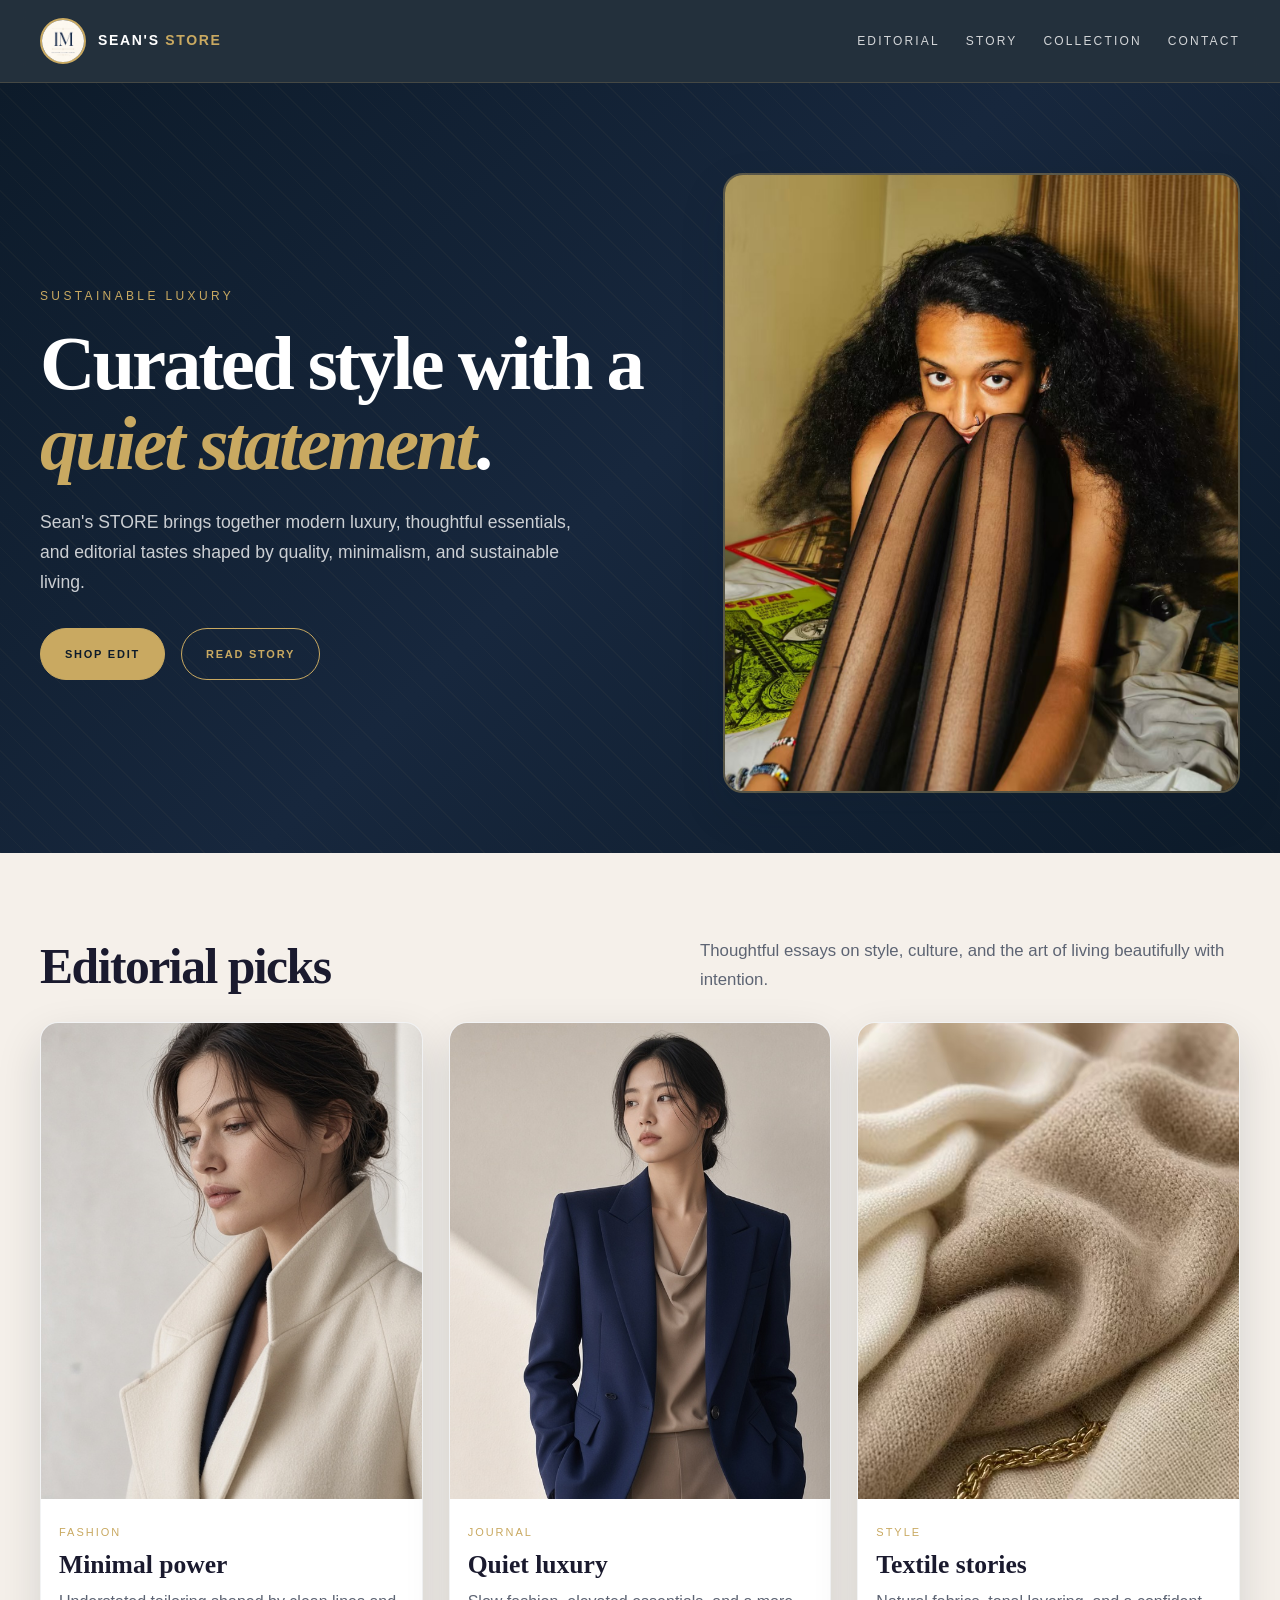
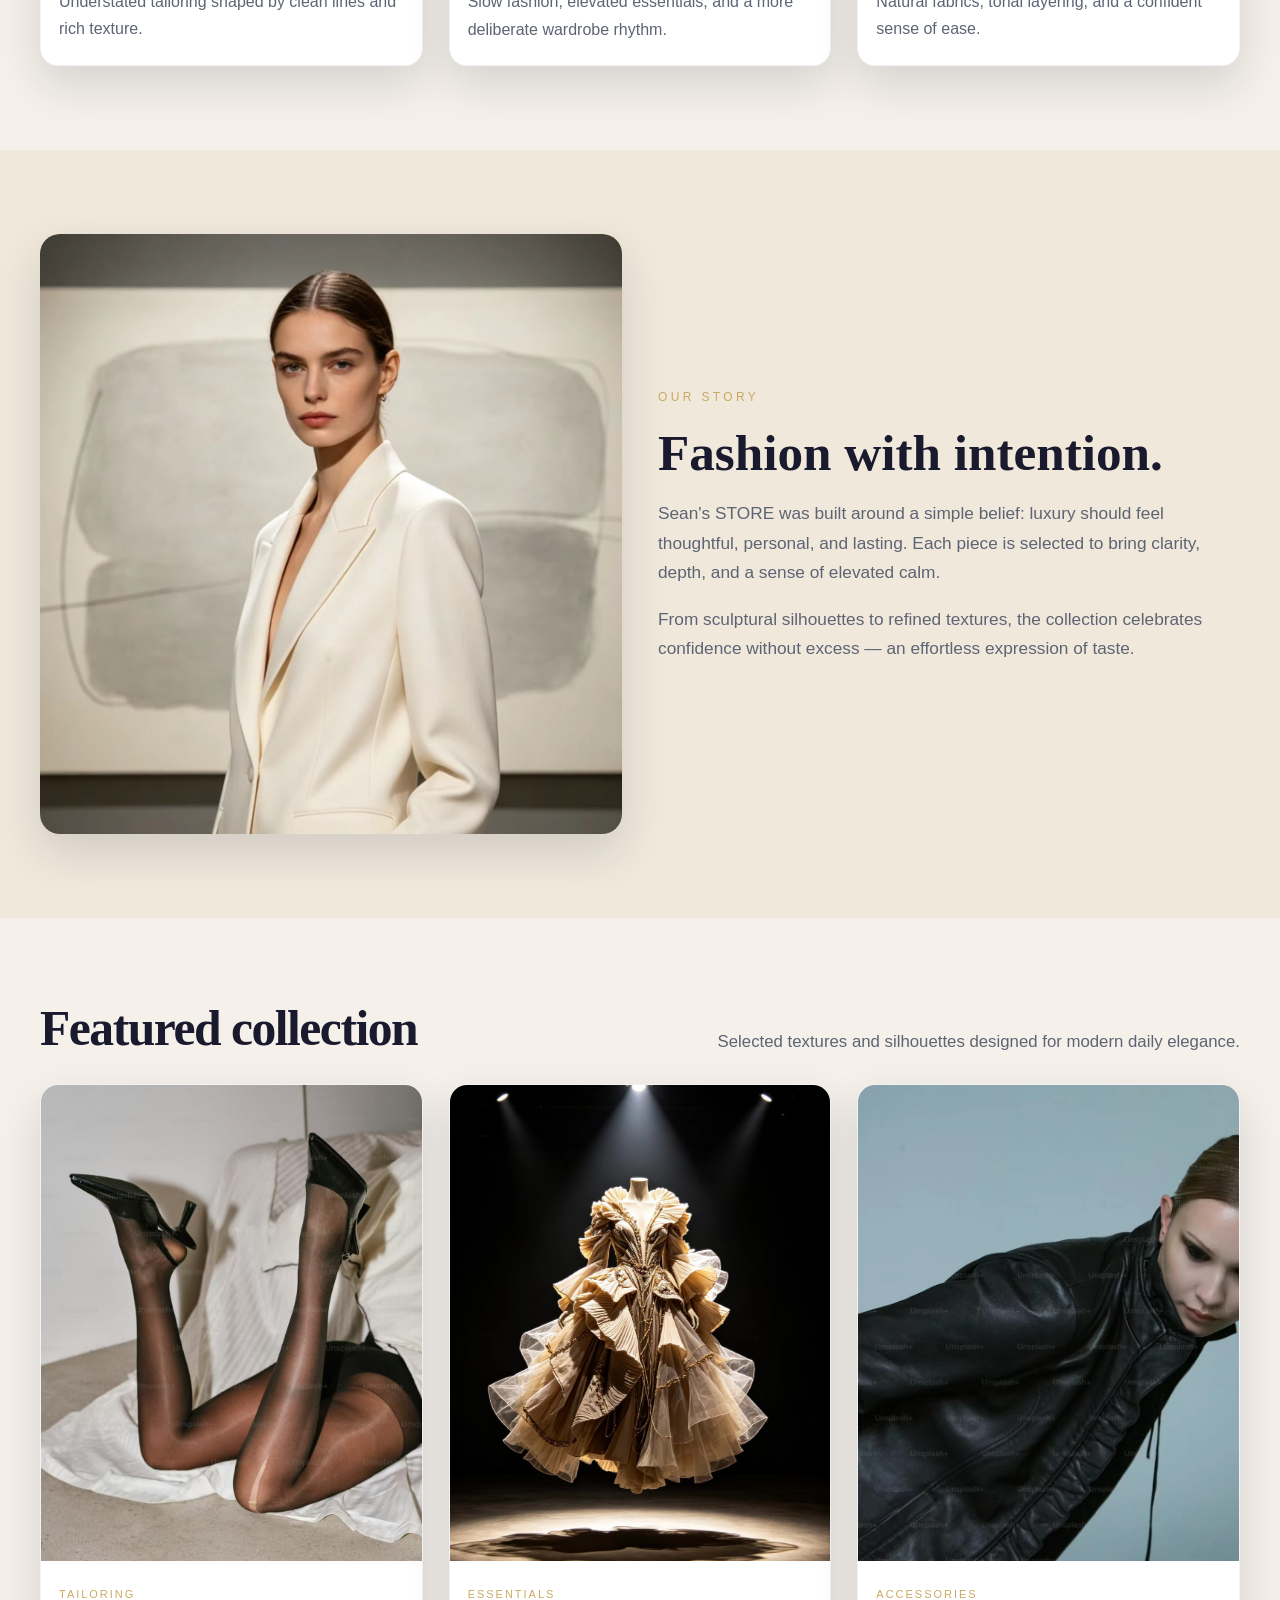
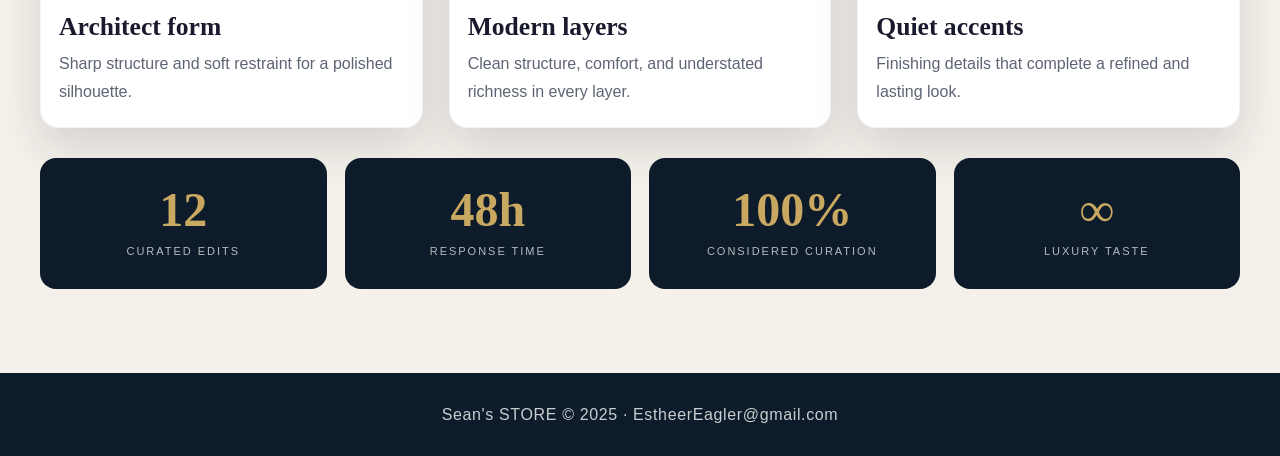
==== commit 689f3bad: "Place the real repository images into the storefront HTML and use them consistently across hero, car" ====
--- a/index.html
+++ b/index.html
@@ -1,1231 +1,431 @@
 <!DOCTYPE html>
 <html lang="en">
 <head>
-    <meta charset="UTF-8">
-    <meta name="viewport" content="width=device-width, initial-scale=1.0">
-    <title>Sean's STORE | Sustainable Luxury Fashion Magazine</title>
-    <meta name="description" content="Sean's STORE — Curated luxury fashion, sustainable style and editorial aesthetics. A sustainable fashion magazine for the modern connoisseur.">
-    <meta name="keywords" content="sustainable fashion magazine, luxury fashion, curated style, minimalist outfits, sustainable lifestyle, editorial fashion, taste aesthetics, Sean's STORE">
-    <meta name="author" content="Sean's STORE">
-    <meta name="robots" content="index, follow">
-    <link rel="canonical" href="./">
-    <meta property="og:type" content="website">
-    <meta property="og:title" content="Sean's STORE | Sustainable Luxury Fashion Magazine">
-    <meta property="og:description" content="Curated luxury fashion, sustainable style and editorial aesthetics.">
-    <meta property="og:image" content="logo.jpg">
-    <meta property="og:site_name" content="Sean's STORE">
-    <meta name="twitter:card" content="summary_large_image">
-    <meta name="twitter:title" content="Sean's STORE | Sustainable Luxury Fashion">
-    <meta name="twitter:description" content="Curated luxury fashion and editorial aesthetics.">
-    <link rel="icon" type="image/jpeg" href="logo.jpg">
-
-    <script type="application/ld+json">
-    {
-        "@context": "https://schema.org",
-        "@type": "Store",
-        "name": "Sean's STORE",
-        "description": "Curated luxury fashion, sustainable style and editorial aesthetics. A sustainable fashion magazine.",
-        "url": "./",
-        "logo": "logo.jpg",
-        "image": "logo.jpg",
-        "inLanguage": ["en", "zh-CN"],
-        "address": { "@type": "PostalAddress", "addressCountry": "CN" },
-        "contactPoint": {
-            "@type": "ContactPoint",
-            "telephone": "+86-183-6388-2260",
-            "contactType": "customer service",
-            "email": "EstheerEagler@gmail.com",
-            "availableLanguage": ["English", "Chinese"]
-        },
-        "openingHours": "Mo-Su 09:00-21:00",
-        "priceRange": "$$$"
-    }
-    </script>
-
-    <!-- Mark JS available early for reveal animations -->
-    <script>document.documentElement.classList.add('js');</script>
-
-    <!-- ANALYTICS_CODE_PLACEHOLDER -->
-    <link rel="stylesheet" href="https://cdnjs.cloudflare.com/ajax/libs/font-awesome/6.5.1/css/all.min.css">
-    <style>
-/* ============================================
-   Sean's STORE — Luxury Fashion Editorial
-   Palette: Deep Navy + Champagne Gold + Ivory
-   ============================================ */
-
-@import url('https://fonts.googleapis.com/css2?family=Playfair+Display:ital,wght@0,400;0,500;0,600;0,700;1,400;1,500&family=Inter:wght@300;400;500;600&family=Cormorant+Garamond:ital,wght@0,300;0,400;0,500;0,600;0,700;1,300;1,400;1,500;1,600;1,700&display=swap');
-
-:root {
-  --navy: #0d1b2a;
-  --navy-light: #1b263b;
-  --navy-mid: #243447;
-  --gold: #c9a961;
-  --gold-light: #e0c98f;
-  --gold-dark: #a8893f;
-  --ivory: #faf8f3;
-  --ivory-dark: #f0ebe0;
-  --cream: #f5f0e8;
-  --text: #1a1a2e;
-  --text-light: #6b7280;
-  --text-muted: #9ca3af;
-  --white: #ffffff;
-  --border: rgba(201, 169, 97, 0.25);
-  --border-light: rgba(0, 0, 0, 0.08);
-  --shadow: 0 20px 60px rgba(13, 27, 42, 0.12);
-  --shadow-gold: 0 20px 60px rgba(201, 169, 97, 0.2);
-  --font-display: 'Playfair Display', 'Cormorant Garamond', Georgia, serif;
-  --font-serif: 'Cormorant Garamond', 'Playfair Display', Georgia, serif;
-  --font-sans: 'Inter', -apple-system, BlinkMacSystemFont, sans-serif;
-  --ease: cubic-bezier(0.25, 0.46, 0.45, 0.94);
-  --ease-out: cubic-bezier(0.16, 1, 0.3, 1);
-}
-
-* { margin: 0; padding: 0; box-sizing: border-box; }
-html { scroll-behavior: smooth; }
-body {
-  font-family: var(--font-sans);
-  background: var(--ivory);
-  color: var(--text);
-  line-height: 1.8;
-  font-weight: 300;
-  -webkit-font-smoothing: antialiased;
-  overflow-x: hidden;
-}
-
-::selection { background: var(--gold); color: var(--navy); }
-
-h1, h2, h3, h4, h5 { font-family: var(--font-display); font-weight: 400; letter-spacing: -0.01em; line-height: 1.15; }
-h1 { font-size: clamp(2.8rem, 7vw, 5.5rem); }
-h2 { font-size: clamp(2rem, 4.5vw, 3.5rem); }
-h3 { font-size: clamp(1.3rem, 2.5vw, 1.8rem); }
-p { font-size: 0.95rem; color: var(--text-light); }
-a { color: inherit; text-decoration: none; transition: color 0.3s var(--ease); }
-img { max-width: 100%; display: block; }
-
-.container { max-width: 1400px; margin: 0 auto; padding: 0 40px; }
-.container-narrow { max-width: 900px; margin: 0 auto; padding: 0 40px; }
-
-/* ===== Scroll Reveal ===== */
-.reveal, .reveal-left, .reveal-right, .reveal-scale { opacity: 1; transform: none; transition: opacity 0.9s var(--ease-out), transform 0.9s var(--ease-out); }
-html.js .reveal { opacity: 0; transform: translateY(40px); }
-html.js .reveal.visible { opacity: 1; transform: translateY(0); }
-html.js .reveal-left { opacity: 0; transform: translateX(-50px); }
-html.js .reveal-left.visible { opacity: 1; transform: translateX(0); }
-html.js .reveal-right { opacity: 0; transform: translateX(50px); }
-html.js .reveal-right.visible { opacity: 1; transform: translateX(0); }
-html.js .reveal-scale { opacity: 0; transform: scale(0.92); }
-html.js .reveal-scale.visible { opacity: 1; transform: scale(1); }
-
-/* ===== Navigation ===== */
-.navbar {
-  position: fixed; top: 0; left: 0; right: 0; z-index: 1000;
-  padding: 24px 0; transition: all 0.5s var(--ease);
-  background: transparent;
-}
-.navbar.scrolled {
-  background: rgba(13, 27, 42, 0.95);
-  backdrop-filter: blur(20px);
-  -webkit-backdrop-filter: blur(20px);
-  padding: 16px 0;
-  box-shadow: 0 4px 30px rgba(0,0,0,0.15);
-}
-.nav-inner { display: flex; align-items: center; justify-content: space-between; }
-.nav-logo { display: flex; align-items: center; gap: 12px; }
-.nav-logo img { height: 42px; width: 42px; border-radius: 50%; object-fit: cover; border: 1.5px solid var(--gold); }
-.nav-logo-text { font-family: var(--font-display); font-size: 1.3rem; color: var(--white); letter-spacing: 0.04em; }
-.nav-logo-text span { color: var(--gold); }
-
-.nav-links { display: flex; align-items: center; gap: 40px; list-style: none; }
-.nav-links a {
-  font-size: 0.78rem; letter-spacing: 0.18em; text-transform: uppercase;
-  color: rgba(255,255,255,0.8); position: relative; padding: 4px 0;
-  font-weight: 400;
-}
-.nav-links a::after {
-  content: ''; position: absolute; bottom: 0; left: 0; width: 0; height: 1px;
-  background: var(--gold); transition: width 0.4s var(--ease);
-}
-.nav-links a:hover, .nav-links a.active { color: var(--gold); }
-.nav-links a:hover::after, .nav-links a.active::after { width: 100%; }
-
-.nav-actions { display: flex; align-items: center; gap: 16px; }
-.lang-btn {
-  background: transparent; border: 1px solid rgba(201,169,97,0.4);
-  padding: 8px 20px; border-radius: 100px; font-size: 0.72rem;
-  letter-spacing: 0.1em; cursor: pointer; color: var(--gold);
-  transition: all 0.3s var(--ease); font-family: var(--font-sans);
-}
-.lang-btn:hover { background: var(--gold); color: var(--navy); border-color: var(--gold); }
-.hamburger { display: none; background: none; border: none; font-size: 1.3rem; cursor: pointer; color: var(--white); }
-
-/* Mobile Menu */
-.mobile-menu {
-  position: fixed; top: 0; left: 0; right: 0; bottom: 0;
-  background: var(--navy); z-index: 999;
-  display: flex; flex-direction: column; align-items: center; justify-content: center;
-  gap: 32px; opacity: 0; pointer-events: none; transition: opacity 0.5s var(--ease);
-}
-.mobile-menu.open { opacity: 1; pointer-events: all; }
-.mobile-menu a {
-  font-family: var(--font-display); font-size: 1.8rem; color: var(--white);
-  letter-spacing: 0.05em; transition: color 0.3s;
-}
-.mobile-menu a:hover { color: var(--gold); }
-.mobile-close {
-  position: absolute; top: 28px; right: 40px; background: none; border: none;
-  color: var(--white); font-size: 1.5rem; cursor: pointer;
-}
-
-/* ===== Hero ===== */
-.hero {
-  min-height: 100vh; position: relative; display: flex; align-items: center;
-  background: var(--navy); overflow: hidden;
-}
-.hero-bg {
-  position: absolute; inset: 0;
-  background:
-    radial-gradient(ellipse at 20% 50%, rgba(201,169,97,0.12) 0%, transparent 50%),
-    radial-gradient(ellipse at 80% 20%, rgba(27,38,59,0.8) 0%, transparent 60%),
-    linear-gradient(135deg, #0d1b2a 0%, #1b263b 50%, #0d1b2a 100%);
-}
-.hero-pattern {
-  position: absolute; inset: 0; opacity: 0.04;
-  background-image: repeating-linear-gradient(45deg, var(--gold) 0, var(--gold) 1px, transparent 0, transparent 50%);
-  background-size: 40px 40px;
-}
-.hero-content {
-  position: relative; z-index: 2; text-align: center; width: 100%;
-  padding: 120px 40px 80px;
-}
-.hero-logo-wrap {
-  width: 140px; height: 140px; margin: 0 auto 40px;
-  border-radius: 50%; overflow: hidden;
-  border: 2px solid var(--gold);
-  box-shadow: 0 0 60px rgba(201,169,97,0.3);
-  animation: logoFloat 4s ease-in-out infinite;
-}
-.hero-logo-wrap img { width: 100%; height: 100%; object-fit: cover; }
-@keyframes logoFloat { 0%,100%{transform:translateY(0)} 50%{transform:translateY(-10px)} }
-
-.hero-eyebrow {
-  font-size: 0.75rem; letter-spacing: 0.5em; text-transform: uppercase;
-  color: var(--gold); margin-bottom: 24px; font-weight: 400;
-}
-.hero-title {
-  color: var(--white); margin-bottom: 24px;
-  font-family: var(--font-display);
-}
-.hero-title em {
-  font-style: italic; color: var(--gold);
-  font-family: var(--font-serif);
-}
-.hero-subtitle {
-  font-family: var(--font-serif); font-size: clamp(1.1rem, 2vw, 1.5rem);
-  color: rgba(255,255,255,0.6); font-weight: 300; font-style: italic;
-  max-width: 600px; margin: 0 auto 50px; line-height: 1.6;
-}
-.hero-cta {
-  display: inline-flex; align-items: center; gap: 12px;
-  padding: 16px 40px; background: transparent;
-  border: 1px solid var(--gold); color: var(--gold);
-  font-size: 0.8rem; letter-spacing: 0.2em; text-transform: uppercase;
-  cursor: pointer; transition: all 0.4s var(--ease); font-family: var(--font-sans);
-  position: relative; overflow: hidden;
-}
-.hero-cta::before {
-  content: ''; position: absolute; inset: 0; background: var(--gold);
-  transform: translateX(-101%); transition: transform 0.4s var(--ease); z-index: -1;
-}
-.hero-cta:hover { color: var(--navy); }
-.hero-cta:hover::before { transform: translateX(0); }
-.hero-cta i { transition: transform 0.3s; }
-.hero-cta:hover i { transform: translateX(4px); }
-
-.hero-scroll-indicator {
-  position: absolute; bottom: 40px; left: 50%; transform: translateX(-50%);
-  display: flex; flex-direction: column; align-items: center; gap: 12px;
-  color: rgba(255,255,255,0.4); font-size: 0.65rem; letter-spacing: 0.3em;
-  text-transform: uppercase; z-index: 2;
-}
-.hero-scroll-line {
-  width: 1px; height: 50px; background: linear-gradient(to bottom, var(--gold), transparent);
-  position: relative; overflow: hidden;
-}
-.hero-scroll-line::after {
-  content: ''; position: absolute; top: -50%; left: 0; width: 100%; height: 50%;
-  background: var(--gold); animation: scrollLine 2s infinite;
-}
-@keyframes scrollLine { 0%{top:-50%} 100%{top:100%} }
-
-/* ===== Marquee ===== */
-.marquee {
-  background: var(--navy); padding: 28px 0; overflow: hidden;
-  border-top: 1px solid var(--border); border-bottom: 1px solid var(--border);
-}
-.marquee-track {
-  display: flex; gap: 60px; white-space: nowrap;
-  animation: marquee 30s linear infinite;
-}
-.marquee-item {
-  font-family: var(--font-display); font-size: 1.1rem; color: rgba(255,255,255,0.3);
-  letter-spacing: 0.15em; text-transform: uppercase; display: flex; align-items: center; gap: 60px;
-}
-.marquee-item::after { content: '✦'; color: var(--gold); font-size: 0.7rem; }
-@keyframes marquee { 0%{transform:translateX(0)} 100%{transform:translateX(-50%)} }
-
-/* ===== Editorial Grid ===== */
-.editorial-section { background: var(--ivory); }
-.editorial-grid {
-  display: grid; grid-template-columns: repeat(12, 1fr);
-  gap: 30px; margin-top: 60px;
-}
-.editorial-card {
-  position: relative; overflow: hidden; cursor: pointer;
-  background: var(--navy); border-radius: 4px;
-}
-.editorial-card.large { grid-column: span 7; aspect-ratio: 16/10; }
-.editorial-card.medium { grid-column: span 5; aspect-ratio: 4/3; }
-.editorial-card.small { grid-column: span 4; aspect-ratio: 1; }
-.editorial-card.wide { grid-column: span 8; aspect-ratio: 21/9; }
-
-.editorial-card-img {
-  position: absolute; inset: 0; transition: transform 0.8s var(--ease-out);
-  background: linear-gradient(135deg, var(--navy-light), var(--navy));
-}
-.editorial-card-img img { width: 100%; height: 100%; object-fit: cover; opacity: 0.85; transition: opacity 0.5s; }
-.editorial-card:hover .editorial-card-img { transform: scale(1.05); }
-.editorial-card:hover .editorial-card-img img { opacity: 0.6; }
-
-.editorial-card-overlay {
-  position: absolute; inset: 0;
-  background: linear-gradient(to top, rgba(13,27,42,0.9) 0%, rgba(13,27,42,0.2) 50%, transparent 100%);
-  display: flex; flex-direction: column; justify-content: flex-end;
-  padding: 36px;
-}
-.editorial-card-cat {
-  font-size: 0.68rem; letter-spacing: 0.3em; text-transform: uppercase;
-  color: var(--gold); margin-bottom: 12px; font-weight: 500;
-}
-.editorial-card-title {
-  font-family: var(--font-display); font-size: 1.5rem; color: var(--white);
-  margin-bottom: 8px; line-height: 1.3;
-}
-.editorial-card.large .editorial-card-title { font-size: 2rem; }
-.editorial-card-excerpt {
-  font-size: 0.85rem; color: rgba(255,255,255,0.6); line-height: 1.6;
-  display: -webkit-box; -webkit-line-clamp: 2; -webkit-box-orient: vertical; overflow: hidden;
-}
-.editorial-card-meta {
-  display: flex; gap: 16px; margin-top: 16px;
-  font-size: 0.72rem; color: rgba(255,255,255,0.4); letter-spacing: 0.1em;
-}
-.editorial-card-arrow {
-  position: absolute;
-  top: 28px;
-  right: 28px;
-  width: 44px;
-  height: 44px;
-  border-radius: 50%;
-  border: 1px solid rgba(201,169,97,0.4);
-  display: flex;
-  align-items: center;
-  justify-content: center;
-  color: var(--gold);
-  font-size: 0.8rem;
-  transition: all 0.4s var(--ease);
-  background: rgba(13,27,42,0.5);
-  backdrop-filter: blur(10px);
-}
-.editorial-card:hover .editorial-card-arrow {
-  background: var(--gold);
-  color: var(--navy);
-  border-color: var(--gold);
-  transform: rotate(-45deg);
-}
-
-/* ===== Section Common ===== */
-.section { padding: 140px 0; position: relative; }
-.section-label {
-  display: inline-flex; align-items: center; gap: 16px;
-  font-size: 0.72rem; letter-spacing: 0.35em; text-transform: uppercase;
-  color: var(--gold); margin-bottom: 20px; font-weight: 500;
-}
-.section-label::before {
-  content: ''; width: 40px; height: 1px; background: var(--gold);
-}
-.section-title { margin-bottom: 20px; }
-.section-title em { font-style: italic; color: var(--gold); font-family: var(--font-serif); }
-.section-desc {
-  font-family: var(--font-serif); font-size: 1.15rem; color: var(--text-light);
-  max-width: 600px; line-height: 1.7; font-style: italic;
-}
-
-/* ===== Brand Story ===== */
-.story-section { background: var(--cream); overflow: hidden; }
-.story-grid { display: grid; grid-template-columns: 1fr 1fr; gap: 80px; align-items: center; }
-.story-images { position: relative; }
-.story-img-main {
-  width: 80%; aspect-ratio: 3/4; border-radius: 4px; overflow: hidden;
-  box-shadow: var(--shadow);
-}
-.story-img-main img { width: 100%; height: 100%; object-fit: cover; }
-.story-img-sub {
-  position: absolute; bottom: -40px; right: 0; width: 55%; aspect-ratio: 1;
-  border-radius: 4px; overflow: hidden; box-shadow: var(--shadow-gold);
-  border: 6px solid var(--ivory);
-}
-.story-img-sub img { width: 100%; height: 100%; object-fit: cover; }
-.story-badge {
-  position: absolute; top: 20px; left: -20px;
-  background: var(--gold); color: var(--navy);
-  padding: 16px 24px; border-radius: 4px;
-  font-family: var(--font-display); font-size: 1.1rem;
-  box-shadow: var(--shadow-gold);
-}
-.story-content { padding-left: 40px; }
-.story-content .section-title { margin-bottom: 28px; }
-.story-text { font-size: 1rem; line-height: 1.9; margin-bottom: 20px; color: var(--text-light); }
-.story-features { margin-top: 36px; display: flex; flex-direction: column; gap: 20px; }
-.story-feature { display: flex; gap: 16px; align-items: flex-start; }
-.story-feature-num {
-  font-family: var(--font-display); font-size: 1.5rem; color: var(--gold);
-  font-style: italic; min-width: 40px;
-}
-.story-feature-text h4 { font-family: var(--font-sans); font-size: 0.95rem; font-weight: 500; margin-bottom: 4px; }
-.story-feature-text p { font-size: 0.85rem; }
-
-/* ===== Collection ===== */
-.collection-section { background: var(--ivory); }
-.collection-header { display: flex; justify-content: space-between; align-items: flex-end; margin-bottom: 60px; }
-.collection-grid {
-  display: grid; grid-template-columns: repeat(4, 1fr); gap: 24px;
-}
-.product-card {
-  background: var(--white); border-radius: 4px; overflow: hidden;
-  transition: all 0.5s var(--ease); cursor: pointer;
-  border: 1px solid var(--border-light);
-}
-.product-card:hover { transform: translateY(-8px); box-shadow: var(--shadow); }
-.product-img {
-  aspect-ratio: 3/4; position: relative; overflow: hidden;
-  background: linear-gradient(135deg, var(--ivory-dark), var(--cream));
-}
-.product-img img { width: 100%; height: 100%; object-fit: cover; transition: transform 0.6s var(--ease); }
-.product-card:hover .product-img img { transform: scale(1.08); }
-.product-tag {
-  position: absolute; top: 16px; left: 16px;
-  background: var(--navy); color: var(--gold);
-  padding: 5px 14px; border-radius: 100px;
-  font-size: 0.65rem; letter-spacing: 0.15em; text-transform: uppercase;
-}
-.product-info { padding: 24px 20px; }
-.product-cat { font-size: 0.68rem; letter-spacing: 0.2em; text-transform: uppercase; color: var(--gold); margin-bottom: 8px; }
-.product-name { font-family: var(--font-display); font-size: 1.1rem; margin-bottom: 6px; }
-.product-price { font-size: 0.95rem; color: var(--text); font-weight: 500; }
-.product-price span { color: var(--text-muted); text-decoration: line-through; font-size: 0.8rem; margin-right: 8px; }
-
-/* ===== Stats Band ===== */
-.stats-band {
-  background: var(--navy); padding: 80px 0;
-  position: relative; overflow: hidden;
-}
-.stats-band::before {
-  content: ''; position: absolute; inset: 0;
-  background: radial-gradient(ellipse at center, rgba(201,169,97,0.08) 0%, transparent 70%);
-}
-.stats-grid { display: grid; grid-template-columns: repeat(4, 1fr); gap: 40px; position: relative; z-index: 1; }
-.stat-item { text-align: center; }
-.stat-num {
-  font-family: var(--font-display); font-size: 3.5rem; color: var(--gold);
-  line-height: 1; margin-bottom: 12px;
-}
-.stat-label {
-  font-size: 0.75rem; letter-spacing: 0.25em; text-transform: uppercase;
-  color: rgba(255,255,255,0.5);
-}
-
-/* ===== Testimonial ===== */
-.testimonial-section { background: var(--cream); }
-.testimonial-wrap { max-width: 800px; margin: 0 auto; text-align: center; }
-.testimonial-quote {
-  font-family: var(--font-serif); font-size: clamp(1.4rem, 3vw, 2.2rem);
-  font-style: italic; line-height: 1.6; color: var(--text);
-  margin-bottom: 36px; position: relative;
-}
-.testimonial-quote::before {
-  content: '"'; font-family: var(--font-display); font-size: 6rem;
-  color: var(--gold); opacity: 0.3; position: absolute; top: -40px; left: 50%;
-  transform: translateX(-50%);
-}
-.testimonial-author { display: flex; align-items: center; justify-content: center; gap: 16px; }
-.testimonial-avatar {
-  width: 56px; height: 56px; border-radius: 50%; overflow: hidden;
-  border: 2px solid var(--gold);
-}
-.testimonial-avatar img { width: 100%; height: 100%; object-fit: cover; }
-.testimonial-name { font-family: var(--font-display); font-size: 1.1rem; }
-.testimonial-role { font-size: 0.78rem; color: var(--text-muted); letter-spacing: 0.1em; text-transform: uppercase; }
-
-/* ===== Contact ===== */
-.contact-section { background: var(--navy); color: var(--white); position: relative; overflow: hidden; }
-.contact-section::before {
-  content: ''; position: absolute; inset: 0;
-  background: radial-gradient(ellipse at 30% 50%, rgba(201,169,97,0.08) 0%, transparent 60%);
-}
-.contact-grid { display: grid; grid-template-columns: 1fr 1fr; gap: 80px; position: relative; z-index: 1; }
-.contact-section .section-label { color: var(--gold); }
-.contact-section .section-title { color: var(--white); }
-.contact-section .section-desc { color: rgba(255,255,255,0.5); }
-
-.contact-info { display: flex; flex-direction: column; gap: 28px; margin-top: 40px; }
-.contact-item {
-  display: flex; gap: 20px; align-items: flex-start;
-  padding: 24px; background: rgba(255,255,255,0.03);
-  border: 1px solid rgba(201,169,97,0.15); border-radius: 4px;
-  transition: all 0.4s var(--ease);
-}
-.contact-item:hover { background: rgba(201,169,97,0.05); border-color: rgba(201,169,97,0.3); transform: translateX(6px); }
-.contact-icon {
-  width: 48px; height: 48px; border-radius: 50%; flex-shrink: 0;
-  background: linear-gradient(135deg, var(--gold), var(--gold-dark));
-  display: flex; align-items: center; justify-content: center;
-  color: var(--navy); font-size: 1rem;
-}
-.contact-item h4 { font-family: var(--font-sans); font-size: 0.85rem; font-weight: 500; color: var(--gold); margin-bottom: 4px; letter-spacing: 0.1em; text-transform: uppercase; }
-.contact-item a, .contact-item p { color: rgba(255,255,255,0.7); font-size: 0.95rem; }
-.contact-item a:hover { color: var(--gold); }
-
-.response-promise {
-  margin-top: 32px; padding: 28px;
-  background: linear-gradient(135deg, rgba(201,169,97,0.15), rgba(201,169,97,0.05));
-  border: 1px solid rgba(201,169,97,0.3); border-radius: 4px;
-  display: flex; gap: 20px; align-items: center;
-}
-.response-promise .icon {
-  width: 56px; height: 56px; border-radius: 50%; flex-shrink: 0;
-  background: var(--gold); display: flex; align-items: center; justify-content: center;
-  color: var(--navy); font-size: 1.3rem;
-}
-.response-promise h4 { color: var(--gold); font-family: var(--font-display); font-size: 1.2rem; margin-bottom: 4px; }
-.response-promise p { color: rgba(255,255,255,0.6); font-size: 0.85rem; }
-
-.contact-map {
-  border-radius: 4px; overflow: hidden; min-height: 500px;
-  border: 1px solid rgba(201,169,97,0.2);
-  background: var(--navy-light);
-}
-.contact-map iframe { width: 100%; height: 100%; min-height: 500px; border: 0; }
-.map-placeholder {
-  display: flex; align-items: center; justify-content: center;
-  height: 500px; color: rgba(255,255,255,0.3); text-align: center;
-  background: repeating-linear-gradient(45deg, rgba(255,255,255,0.02), rgba(255,255,255,0.02) 10px, transparent 10px, transparent 20px);
-}
-.map-placeholder i { font-size: 2.5rem; color: var(--gold); opacity: 0.5; margin-bottom: 16px; display: block; }
-
-/* ===== Privacy ===== */
-.privacy-section { background: var(--ivory); }
-.privacy-content {
-  max-width: 800px; margin: 0 auto; background: var(--white);
-  padding: 60px; border-radius: 4px; box-shadow: var(--shadow);
-  border-top: 3px solid var(--gold);
-}
-.privacy-content h2 { text-align: center; margin-bottom: 40px; }
-.privacy-content h3 {
-  font-family: var(--font-sans); font-size: 1rem; font-weight: 600;
-  margin: 32px 0 12px; color: var(--navy);
-  padding-left: 16px; border-left: 3px solid var(--gold);
-}
-.privacy-content p { font-size: 0.9rem; margin-bottom: 12px; line-height: 1.8; }
-.privacy-content ul { padding-left: 24px; margin-bottom: 16px; }
-.privacy-content li { font-size: 0.88rem; color: var(--text-light); margin-bottom: 8px; }
-
-/* ===== Footer ===== */
-.footer { background: #081220; color: rgba(255,255,255,0.5); padding: 80px 0 30px; }
-.footer-grid { display: grid; grid-template-columns: 2fr 1fr 1fr 1fr; gap: 60px; margin-bottom: 60px; }
-.footer-brand-logo { display: flex; align-items: center; gap: 14px; margin-bottom: 20px; }
-.footer-brand-logo img { width: 44px; height: 44px; border-radius: 50%; border: 1.5px solid var(--gold); }
-.footer-brand-logo h3 { color: var(--white); font-size: 1.3rem; }
-.footer-brand-logo h3 span { color: var(--gold); }
-.footer-brand p { font-size: 0.85rem; line-height: 1.8; max-width: 320px; color: rgba(255,255,255,0.4); }
-.footer-social { display: flex; gap: 12px; margin-top: 24px; }
-.footer-social a {
-  width: 40px; height: 40px; border-radius: 50%;
-  border: 1px solid rgba(201,169,97,0.3);
-  display: flex; align-items: center; justify-content: center;
-  color: var(--gold); font-size: 0.85rem; transition: all 0.3s;
-}
-.footer-social a:hover { background: var(--gold); color: var(--navy); border-color: var(--gold); }
-.footer-col h4 {
-  color: var(--white); font-family: var(--font-sans); font-size: 0.8rem;
-  font-weight: 600; letter-spacing: 0.2em; text-transform: uppercase; margin-bottom: 24px;
-}
-.footer-col ul { list-style: none; }
-.footer-col li { margin-bottom: 12px; }
-.footer-col a { font-size: 0.85rem; color: rgba(255,255,255,0.4); transition: color 0.3s; }
-.footer-col a:hover { color: var(--gold); }
-.footer-bottom {
-  border-top: 1px solid rgba(255,255,255,0.08);
-  padding-top: 30px; display: flex; justify-content: space-between; align-items: center;
-  font-size: 0.78rem; color: rgba(255,255,255,0.3);
-}
-
-/* ===== Cookie Banner ===== */
-.cookie-banner {
-  position: fixed; bottom: 30px; left: 30px; right: 30px; max-width: 560px;
-  margin: 0 auto; background: var(--navy); border-radius: 4px;
-  box-shadow: 0 20px 60px rgba(0,0,0,0.3); padding: 28px 32px;
-  z-index: 2000; border: 1px solid var(--border);
-  transform: translateY(150%); transition: transform 0.6s var(--ease-out);
-}
-.cookie-banner.show { transform: translateY(0); }
-.cookie-banner h4 { color: var(--gold); font-family: var(--font-sans); font-size: 0.9rem; font-weight: 600; margin-bottom: 10px; letter-spacing: 0.05em; }
-.cookie-banner p { font-size: 0.82rem; color: rgba(255,255,255,0.6); line-height: 1.7; margin-bottom: 20px; }
-.cookie-banner p a { color: var(--gold); text-decoration: underline; }
-.cookie-btns { display: flex; gap: 12px; }
-.cookie-btn {
-  padding: 10px 24px; border-radius: 4px; font-size: 0.78rem;
-  cursor: pointer; border: none; transition: all 0.3s; font-family: var(--font-sans);
-  letter-spacing: 0.08em;
-}
-.cookie-btn.accept { background: var(--gold); color: var(--navy); font-weight: 500; }
-.cookie-btn.accept:hover { background: var(--gold-light); }
-.cookie-btn.decline { background: transparent; color: rgba(255,255,255,0.5); border: 1px solid rgba(255,255,255,0.15); }
-.cookie-btn.decline:hover { border-color: rgba(255,255,255,0.3); color: var(--white); }
-
-/* ===== Article Modal ===== */
-.modal-overlay {
-  position: fixed; inset: 0; background: rgba(8,18,32,0.85); backdrop-filter: blur(8px);
-  z-index: 3000; display: none; align-items: center; justify-content: center; padding: 40px;
-}
-.modal-overlay.open { display: flex; }
-.modal {
-  background: var(--ivory); border-radius: 4px; max-width: 760px; width: 100%;
-  max-height: 88vh; overflow-y: auto; position: relative;
-  box-shadow: 0 40px 100px rgba(0,0,0,0.4);
-}
-.modal-close {
-  position: fixed; top: 30px; right: 30px; width: 48px; height: 48px;
-  border-radius: 50%; background: rgba(255,255,255,0.1); border: 1px solid rgba(255,255,255,0.2);
-  cursor: pointer; font-size: 1rem; color: var(--white);
-  display: flex; align-items: center; justify-content: center;
-  z-index: 3001; transition: all 0.3s; backdrop-filter: blur(10px);
-}
-.modal-close:hover { background: var(--gold); color: var(--navy); border-color: var(--gold); transform: rotate(90deg); }
-.modal-cover { height: 320px; background: linear-gradient(135deg, var(--navy-light), var(--navy)); position: relative; }
-.modal-cover img { width: 100%; height: 100%; object-fit: cover; }
-.modal-cover::after {
-  content: ''; position: absolute; inset: 0;
-  background: linear-gradient(to top, var(--ivory) 0%, transparent 40%);
-}
-.modal-body { padding: 0 50px 50px; margin-top: -60px; position: relative; z-index: 2; }
-.modal-cat {
-  display: inline-block; font-size: 0.7rem; letter-spacing: 0.25em; text-transform: uppercase;
-  color: var(--gold); background: var(--white); padding: 6px 16px; border-radius: 100px;
-  margin-bottom: 16px; box-shadow: 0 4px 12px rgba(0,0,0,0.08);
-}
-.modal-body h2 { font-size: 2.2rem; margin-bottom: 16px; }
-.modal-meta { display: flex; gap: 20px; font-size: 0.78rem; color: var(--text-muted); letter-spacing: 0.08em; margin-bottom: 32px; padding-bottom: 24px; border-bottom: 1px solid var(--border-light); }
-.modal-content { font-size: 1rem; line-height: 2; color: var(--text); }
-.modal-content p { margin-bottom: 20px; color: var(--text); font-size: 0.98rem; }
-
-/* ===== Responsive ===== */
-@media (max-width: 1200px) {
-  .container { padding: 0 30px; }
-  .editorial-card.large { grid-column: span 12; }
-  .editorial-card.medium { grid-column: span 6; }
-  .editorial-card.small { grid-column: span 6; }
-  .editorial-card.wide { grid-column: span 12; }
-  .collection-grid { grid-template-columns: repeat(3, 1fr); }
-  .story-grid { gap: 50px; }
-}
-
-@media (max-width: 992px) {
-  .nav-links { display: none; }
-  .hamburger { display: block; }
-  .section { padding: 100px 0; }
-  .story-grid { grid-template-columns: 1fr; gap: 60px; }
-  .story-content { padding-left: 0; }
-  .story-img-sub { display: none; }
-  .story-img-main { width: 100%; }
-  .contact-grid { grid-template-columns: 1fr; gap: 50px; }
-  .collection-grid { grid-template-columns: repeat(2, 1fr); }
-  .stats-grid { grid-template-columns: repeat(2, 1fr); gap: 30px; }
-  .footer-grid { grid-template-columns: 1fr 1fr; gap: 40px; }
-  .editorial-card.medium, .editorial-card.small { grid-column: span 12; }
-}
-
-@media (max-width: 640px) {
-  .container { padding: 0 20px; }
-  .section { padding: 80px 0; }
-  .hero-content { padding: 100px 20px 60px; }
-  .hero-logo-wrap { width: 100px; height: 100px; }
-  .collection-grid { grid-template-columns: 1fr; }
-  .stats-grid { grid-template-columns: 1fr 1fr; gap: 20px; }
-  .stat-num { font-size: 2.5rem; }
-  .footer-grid { grid-template-columns: 1fr; gap: 32px; }
-  .footer-bottom { flex-direction: column; gap: 8px; text-align: center; }
-  .cookie-banner { left: 16px; right: 16px; padding: 20px; bottom: 16px; }
-  .cookie-btns { flex-direction: column; }
-  .cookie-btn { width: 100%; }
-  .privacy-content { padding: 32px 24px; }
-  .modal-body { padding: 0 24px 40px; }
-  .modal-body h2 { font-size: 1.6rem; }
-  .modal-cover { height: 220px; }
-  .form-row { grid-template-columns: 1fr; }
-  .editorial-card-overlay { padding: 24px; }
-  .editorial-card.large .editorial-card-title { font-size: 1.4rem; }
-  .collection-header { flex-direction: column; align-items: flex-start; gap: 16px; }
-}
-
-/* ===== Brand Manifesto ===== */
-.manifesto-section {
-  background: var(--navy);
-  padding: 120px 0;
-  text-align: center;
-  position: relative;
-  overflow: hidden;
-}
-.manifesto-section::before {
-  content: '';
-  position: absolute;
-  inset: 0;
-  background: radial-gradient(ellipse at center, rgba(201,169,97,0.08) 0%, transparent 70%);
-}
-.manifesto-inner {
-  max-width: 800px;
-  margin: 0 auto;
-  position: relative;
-  z-index: 1;
-}
-.manifesto-quote {
-  font-family: var(--font-display);
-  font-size: 6rem;
-  color: var(--gold);
-  line-height: 1;
-  opacity: 0.4;
-  margin-bottom: -20px;
-}
-.manifesto-text {
-  font-family: var(--font-serif);
-  font-size: clamp(1.4rem, 3vw, 2rem);
-  color: var(--white);
-  line-height: 1.6;
-  font-style: italic;
-  margin-bottom: 36px;
-  font-weight: 300;
-}
-.manifesto-line {
-  width: 60px;
-  height: 1px;
-  background: var(--gold);
-  margin: 0 auto 24px;
-}
-.manifesto-author {
-  font-size: 0.75rem;
-  letter-spacing: 0.25em;
-  text-transform: uppercase;
-  color: rgba(255,255,255,0.5);
-}
-</style>
+  <meta charset="UTF-8" />
+  <meta name="viewport" content="width=device-width, initial-scale=1.0" />
+  <title>Sean's STORE | Sustainable Luxury Fashion</title>
+  <meta name="description" content="Sean's STORE — Curated luxury fashion, sustainable style and editorial aesthetics." />
+  <style>
+    :root {
+      --navy: #0d1b2a;
+      --navy-2: #17273d;
+      --gold: #c9a961;
+      --gold-soft: #ead7a1;
+      --ivory: #f5f0ea;
+      --white: #fff;
+      --text: #1a1a2e;
+      --muted: #5d6473;
+      --shadow: 0 18px 45px rgba(13,27,42,.14);
+    }
+    * { box-sizing: border-box; }
+    html { scroll-behavior: smooth; }
+    body {
+      margin: 0;
+      font-family: Arial, Helvetica, sans-serif;
+      color: var(--text);
+      background: var(--ivory);
+      line-height: 1.7;
+    }
+    img { display: block; width: 100%; max-width: 100%; }
+    a { color: inherit; text-decoration: none; }
+    .container { width: min(1200px, calc(100% - 32px)); margin: 0 auto; }
+
+    header {
+      position: sticky;
+      top: 0;
+      z-index: 50;
+      background: rgba(13, 27, 42, 0.9);
+      backdrop-filter: blur(12px);
+      border-bottom: 1px solid rgba(201,169,97,.2);
+    }
+    .nav {
+      display: flex;
+      align-items: center;
+      justify-content: space-between;
+      min-height: 82px;
+      gap: 24px;
+    }
+    .brand {
+      display: flex;
+      align-items: center;
+      gap: 12px;
+      color: var(--white);
+      font-weight: 700;
+      letter-spacing: .12em;
+      text-transform: uppercase;
+      font-size: 14px;
+    }
+    .brand img {
+      width: 46px;
+      height: 46px;
+      border-radius: 50%;
+      object-fit: cover;
+      border: 2px solid var(--gold);
+    }
+    .brand span { color: var(--white); }
+    .brand span em { color: var(--gold); font-style: normal; }
+    .menu {
+      display: flex;
+      align-items: center;
+      gap: 26px;
+      font-size: 12px;
+      text-transform: uppercase;
+      letter-spacing: .18em;
+      color: rgba(255,255,255,.8);
+    }
+    .menu a:hover { color: var(--gold); }
+
+    .hero {
+      background: linear-gradient(135deg, var(--navy) 0%, var(--navy-2) 50%, var(--navy) 100%);
+      color: var(--white);
+      padding: 90px 0 60px;
+      overflow: hidden;
+      position: relative;
+    }
+    .hero::before {
+      content: "";
+      position: absolute;
+      inset: 0;
+      background: repeating-linear-gradient(45deg, rgba(201,169,97,0.04), rgba(201,169,97,0.04) 1px, transparent 1px, transparent 18px);
+      pointer-events: none;
+    }
+    .hero-inner {
+      position: relative;
+      display: grid;
+      grid-template-columns: 1.1fr 0.9fr;
+      gap: 52px;
+      align-items: center;
+    }
+    .eyebrow {
+      color: var(--gold);
+      font-size: 12px;
+      text-transform: uppercase;
+      letter-spacing: .28em;
+      margin-bottom: 18px;
+    }
+    h1 {
+      margin: 0;
+      font-family: Georgia, "Times New Roman", serif;
+      font-size: clamp(2.8rem, 6vw, 5.5rem);
+      font-weight: 600;
+      line-height: 1.04;
+      letter-spacing: -.04em;
+    }
+    h1 em {
+      color: var(--gold);
+      font-style: italic;
+    }
+    .lead {
+      margin-top: 24px;
+      max-width: 560px;
+      color: rgba(255,255,255,.78);
+      font-size: 1.1rem;
+    }
+    .cta-row {
+      display: flex;
+      align-items: center;
+      gap: 16px;
+      flex-wrap: wrap;
+      margin-top: 30px;
+    }
+    .btn {
+      display: inline-flex;
+      align-items: center;
+      justify-content: center;
+      padding: 16px 24px;
+      border-radius: 999px;
+      border: 1px solid var(--gold);
+      text-transform: uppercase;
+      letter-spacing: .16em;
+      font-size: 11px;
+      font-weight: 700;
+      transition: .25s ease;
+    }
+    .btn.primary {
+      background: var(--gold);
+      color: var(--navy);
+    }
+    .btn.secondary {
+      color: var(--gold);
+      background: transparent;
+    }
+    .btn:hover { transform: translateY(-1px); }
+    .hero-visual img {
+      border-radius: 20px;
+      box-shadow: var(--shadow);
+      border: 2px solid rgba(201,169,97,.38);
+      height: min(68vw, 620px);
+      object-fit: cover;
+    }
+
+    section {
+      padding: 84px 0;
+    }
+    .section-head {
+      display: flex;
+      align-items: end;
+      justify-content: space-between;
+      gap: 26px;
+      margin-bottom: 28px;
+    }
+    .section-head h2 {
+      margin: 0;
+      font-family: Georgia, "Times New Roman", serif;
+      font-size: clamp(2rem, 4vw, 3.1rem);
+      line-height: 1.1;
+      letter-spacing: -.03em;
+    }
+    .section-head p {
+      margin: 0;
+      max-width: 540px;
+      color: var(--muted);
+      font-size: 1.05rem;
+    }
+
+    .card-grid {
+      display: grid;
+      grid-template-columns: repeat(3, minmax(0, 1fr));
+      gap: 26px;
+    }
+    .card {
+      background: var(--white);
+      border-radius: 18px;
+      overflow: hidden;
+      box-shadow: var(--shadow);
+      border: 1px solid rgba(13,27,42,.05);
+    }
+    .card img {
+      width: 100%;
+      aspect-ratio: 4/5;
+      object-fit: cover;
+    }
+    .card-body {
+      padding: 18px 18px 22px;
+    }
+    .cat {
+      display: inline-block;
+      margin-bottom: 8px;
+      color: var(--gold);
+      font-size: 11px;
+      text-transform: uppercase;
+      letter-spacing: .18em;
+    }
+    .card h3 {
+      margin: 0 0 8px;
+      font-family: Georgia, "Times New Roman", serif;
+      font-size: clamp(1.6rem, 2vw, 2rem);
+      line-height: 1.2;
+    }
+    .card p {
+      margin: 0;
+      color: var(--muted);
+    }
+
+    .spotlight {
+      background: #f1e8dc;
+    }
+    .story {
+      display: grid;
+      grid-template-columns: 1fr 1fr;
+      gap: 36px;
+      align-items: center;
+    }
+    .story img {
+      border-radius: 20px;
+      box-shadow: var(--shadow);
+      height: min(70vw, 600px);
+      object-fit: cover;
+    }
+    .story p {
+      color: var(--muted);
+      font-size: 1.08rem;
+    }
+
+    .stats {
+      display: grid;
+      grid-template-columns: repeat(4, minmax(0, 1fr));
+      gap: 18px;
+      margin-top: 30px;
+    }
+    .stat {
+      background: var(--navy);
+      color: var(--white);
+      text-align: center;
+      padding: 28px 18px;
+      border-radius: 16px;
+    }
+    .stat strong {
+      display: block;
+      font-family: Georgia, "Times New Roman", serif;
+      font-size: clamp(2rem, 4vw, 3rem);
+      color: var(--gold);
+      margin-bottom: 8px;
+      line-height: 1;
+    }
+    .stat span {
+      display: block;
+      text-transform: uppercase;
+      letter-spacing: .18em;
+      font-size: 11px;
+      color: rgba(255,255,255,.7);
+    }
+
+    footer {
+      background: var(--navy);
+      color: rgba(255,255,255,.78);
+      padding: 28px 0;
+      text-align: center;
+      letter-spacing: .04em;
+    }
+
+    @media (max-width: 900px) {
+      .menu { display: none; }
+      .hero-inner, .story, .card-grid, .stats { grid-template-columns: 1fr; }
+      .section-head { display: block; }
+      .section-head p { margin-top: 12px; }
+    }
+  </style>
 </head>
 <body>
-
-    <!-- ===== Navigation ===== -->
-    <nav class="navbar" id="navbar">
-        <div class="container nav-inner">
-            <a href="#home" class="nav-logo">
-                <img src="logo.jpg" alt="Sean's STORE">
-                <span class="nav-logo-text">Sean's <span>STORE</span></span>
-            </a>
-            <ul class="nav-links" id="navLinks"></ul>
-            <div class="nav-actions">
-                <button class="lang-btn" onclick="toggleLanguage()">中文 / EN</button>
-                <button class="hamburger" onclick="openMobileMenu()"><i class="fas fa-bars"></i></button>
-            </div>
-        </div>
-    </nav>
-
-    <!-- Mobile Menu -->
-    <div class="mobile-menu" id="mobileMenu"></div>
-
-    <!-- ===== Hero ===== -->
-    <section class="hero" id="home">
-        <div class="hero-bg"></div>
-        <div class="hero-pattern"></div>
-        <div class="hero-content">
-            <div class="hero-logo-wrap reveal-scale">
-                <img src="logo.jpg" alt="Sean's STORE Logo">
-            </div>
-            <p class="hero-eyebrow reveal" id="heroEyebrow">Curated Luxury · Sustainable Style</p>
-            <h1 class="hero-title reveal">
-                <span id="heroTitle1">Where Taste Meets</span><br>
-                <em id="heroTitle2">Timeless Elegance</em>
-            </h1>
-            <p class="hero-subtitle reveal" id="heroSubtitle">A curated destination for the modern connoisseur.</p>
-            <a href="#collection" class="hero-cta reveal" id="heroCta">Explore the Collection <i class="fas fa-arrow-right"></i></a>
-        </div>
-        <div class="hero-scroll-indicator">
-            <span>Scroll</span>
-            <div class="hero-scroll-line"></div>
-        </div>
-    </section>
-
-    <!-- ===== Marquee ===== -->
-    <div class="marquee">
-        <div class="marquee-track" id="marqueeTrack"></div>
+  <header>
+    <div class="container nav">
+      <a href="#top" class="brand" aria-label="Sean's STORE home">
+        <img src="logo.jpg" alt="Sean's STORE logo" />
+        <span>Sean's <em>STORE</em></span>
+      </a>
+      <nav class="menu" aria-label="Main navigation">
+        <a href="#editorial">Editorial</a>
+        <a href="#story">Story</a>
+        <a href="#collection">Collection</a>
+        <a href="#contact">Contact</a>
+      </nav>
     </div>
-
-    <!-- ===== Editorial ===== -->
-    <section class="section editorial-section" id="editorial">
-        <div class="container">
-            <div class="reveal">
-                <span class="section-label" id="editorialLabel">Featured Editorial</span>
-                <h2 class="section-title" id="editorialTitle">Stories That <em>Inspire</em></h2>
-                <p class="section-desc" id="editorialDesc">Thoughtful essays on style, culture, and the art of living well.</p>
-            </div>
-            <div class="editorial-grid" id="editorialGrid"></div>
-        </div>
-    </section>
-
-    <!-- ===== Brand Story ===== -->
-    <section class="section story-section" id="story">
-        <div class="container">
-            <div class="story-grid">
-                <div class="story-images reveal-left">
-                    <div class="story-img-main">
-                        <img src="logo.jpg" alt="Sean's STORE Brand Story">
-                    </div>
-                    <div class="story-img-sub">
-                        <img src="logo.jpg" alt="Sean's STORE Detail">
-                    </div>
-                    <div class="story-badge" id="storyBadge">Est. 2024</div>
-                </div>
-                <div class="story-content reveal-right">
-                    <span class="section-label" id="storyLabel">Our Story</span>
-                    <h2 class="section-title" id="storyTitle">A Vision of <em>Intentional Luxury</em></h2>
-                    <p class="story-text" id="storyP1">Sean's STORE was born from a simple belief.</p>
-                    <p class="story-text" id="storyP2">Every item in our collection is chosen with intention.</p>
-                    <div class="story-features">
-                        <div class="story-feature">
-                            <span class="story-feature-num">01</span>
-                            <div class="story-feature-text">
-                                <h4 id="storyF1t">Curated Excellence</h4>
-                                <p id="storyF1d">Every piece hand-selected for quality and character.</p>
-                            </div>
-                        </div>
-                        <div class="story-feature">
-                            <span class="story-feature-num">02</span>
-                            <div class="story-feature-text">
-                                <h4 id="storyF2t">Sustainable First</h4>
-                                <p id="storyF2d">Ethical materials and responsible production always.</p>
-                            </div>
-                        </div>
-                        <div class="story-feature">
-                            <span class="story-feature-num">03</span>
-                            <div class="story-feature-text">
-                                <h4 id="storyF3t">Timeless Design</h4>
-                                <p id="storyF3d">Pieces that transcend seasons and trends.</p>
-                            </div>
-                        </div>
-                    </div>
-                </div>
-            </div>
-        </div>
-    </section>
-
-    <!-- ===== Brand Manifesto ===== -->
-    <section class="manifesto-section">
-      <div class="container">
-        <div class="manifesto-inner reveal">
-          <div class="manifesto-quote">“</div>
-          <p class="manifesto-text" id="manifestoText">
-            True luxury is not loud. It reveals itself slowly — in the drape of a coat, the weight of a fabric, the quiet confidence of knowing less can be more.
-          </p>
-          <div class="manifesto-line"></div>
-          <p class="manifesto-author" id="manifestoAuthor">Sean's STORE · Est. 2024</p>
+  </header>
+
+  <main id="top">
+    <section class="hero">
+      <div class="container hero-inner">
+        <div>
+          <div class="eyebrow">Sustainable luxury</div>
+          <h1>Curated style with a <em>quiet statement</em>.</h1>
+          <p class="lead">Sean's STORE brings together modern luxury, thoughtful essentials, and editorial tastes shaped by quality, minimalism, and sustainable living.</p>
+          <div class="cta-row">
+            <a class="btn primary" href="#collection">Shop edit</a>
+            <a class="btn secondary" href="#story">Read story</a>
+          </div>
+        </div>
+        <div class="hero-visual">
+          <img src="article-12.jpg" alt="Luxury fashion editorial hero image" />
         </div>
       </div>
     </section>
 
-    <!-- ===== Collection ===== -->
-    <section class="section collection-section" id="collection">
-        <div class="container">
-            <div class="collection-header">
-                <div class="reveal">
-                    <span class="section-label" id="collectionLabel">The Collection</span>
-                    <h2 class="section-title" id="collectionTitle">Pieces That <em>Define You</em></h2>
-                    <p class="section-desc" id="collectionDesc">A carefully edited selection of garments and accessories.</p>
-                </div>
-            </div>
-            <div class="collection-grid" id="collectionGrid"></div>
-        </div>
+    <section id="editorial">
+      <div class="container">
+        <div class="section-head">
+          <h2>Editorial picks</h2>
+          <p>Thoughtful essays on style, culture, and the art of living beautifully with intention.</p>
+        </div>
+        <div class="card-grid">
+          <article class="card">
+            <img src="article-1.jpg" alt="Fashion editorial article 1" />
+            <div class="card-body">
+              <span class="cat">Fashion</span>
+              <h3>Minimal power</h3>
+              <p>Understated tailoring shaped by clean lines and rich texture.</p>
+            </div>
+          </article>
+          <article class="card">
+            <img src="article-2.jpg" alt="Fashion editorial article 2" />
+            <div class="card-body">
+              <span class="cat">Journal</span>
+              <h3>Quiet luxury</h3>
+              <p>Slow fashion, elevated essentials, and a more deliberate wardrobe rhythm.</p>
+            </div>
+          </article>
+          <article class="card">
+            <img src="article-3.jpg" alt="Fashion editorial article 3" />
+            <div class="card-body">
+              <span class="cat">Style</span>
+              <h3>Textile stories</h3>
+              <p>Natural fabrics, tonal layering, and a confident sense of ease.</p>
+            </div>
+          </article>
+        </div>
+      </div>
     </section>
 
-    <!-- ===== Stats Band ===== -->
-    <div class="stats-band">
-        <div class="container">
-            <div class="stats-grid">
-                <div class="stat-item reveal">
-                    <div class="stat-num" id="stat1n">500+</div>
-                    <div class="stat-label" id="stat1l">Curated Pieces</div>
-                </div>
-                <div class="stat-item reveal">
-                    <div class="stat-num" id="stat2n">50+</div>
-                    <div class="stat-label" id="stat2l">Artisan Partners</div>
-                </div>
-                <div class="stat-item reveal">
-                    <div class="stat-num" id="stat3n">100%</div>
-                    <div class="stat-label" id="stat3l">Sustainable</div>
-                </div>
-                <div class="stat-item reveal">
-                    <div class="stat-num" id="stat4n">12h</div>
-                    <div class="stat-label" id="stat4l">Response Time</div>
-                </div>
-            </div>
-        </div>
-    </div>
-
-    <!-- ===== Testimonial ===== -->
-    <section class="section testimonial-section">
-        <div class="container">
-            <div class="testimonial-wrap reveal">
-                <p class="testimonial-quote" id="testimonialQuote">Sean's STORE has redefined what sustainable luxury means to me.</p>
-                <div class="testimonial-author">
-                    <div class="testimonial-avatar"><img src="logo.jpg" alt="Customer"></div>
-                    <div>
-                        <div class="testimonial-name" id="testimonialName">Isabella Chen</div>
-                        <div class="testimonial-role" id="testimonialRole">Fashion Editor, VOGUE</div>
-                    </div>
-                </div>
-            </div>
-        </div>
+    <section class="spotlight" id="story">
+      <div class="container story">
+        <div>
+          <img src="article-9.jpg" alt="Sean's STORE brand story" />
+        </div>
+        <div>
+          <div class="eyebrow" style="color: var(--gold);">Our story</div>
+          <h2 style="margin:0 0 18px; font-family: Georgia, 'Times New Roman', serif; font-size: clamp(2.2rem, 5vw, 3.2rem); line-height:1.1;">Fashion with intention.</h2>
+          <p>Sean's STORE was built around a simple belief: luxury should feel thoughtful, personal, and lasting. Each piece is selected to bring clarity, depth, and a sense of elevated calm.</p>
+          <p>From sculptural silhouettes to refined textures, the collection celebrates confidence without excess — an effortless expression of taste.</p>
+        </div>
+      </div>
     </section>
 
-    <!-- ===== Contact ===== -->
-    <section class="section contact-section" id="contact">
-        <div class="container">
-            <div class="contact-grid">
-                <div class="reveal-left">
-                    <span class="section-label" id="contactLabel">Get in Touch</span>
-                    <h2 class="section-title" id="contactTitle">Let's Start a <em>Conversation</em></h2>
-                    <p class="section-desc" id="contactDesc">Whether you have a question, need styling advice, or want to discuss a collaboration.</p>
-
-                    <div class="contact-info">
-                        <div class="contact-item">
-                            <div class="contact-icon"><i class="fab fa-whatsapp"></i></div>
-                            <div>
-                                <h4 id="contactC1t">WhatsApp</h4>
-                                <p id="contactWhatsapp"><a href="#">+86 183 6388 2260</a></p>
-                            </div>
-                        </div>
-                        <div class="contact-item">
-                            <div class="contact-icon"><i class="fas fa-envelope"></i></div>
-                            <div>
-                                <h4 id="contactC2t">Email</h4>
-                                <p id="contactEmail"><a href="#">EstheerEagler@gmail.com</a></p>
-                            </div>
-                        </div>
-                        <div class="contact-item">
-                            <div class="contact-icon"><i class="fas fa-clock"></i></div>
-                            <div>
-                                <h4 id="contactC3t">Store Hours</h4>
-                                <p id="contactHours">Mon — Sun · 9:00 — 21:00</p>
-                            </div>
-                        </div>
-                    </div>
-
-                    <div class="response-promise">
-                        <div class="icon"><i class="fas fa-bolt"></i></div>
-                        <div>
-                            <h4 id="promiseT">12-Hour Response Promise</h4>
-                            <p id="promiseD">We reply to every message within 12 hours.</p>
-                        </div>
-                    </div>
-                </div>
-
-                <div class="contact-map reveal-right" id="contactMap">
-                    <div class="map-placeholder">
-                        <div>
-                            <i class="fas fa-map-marker-alt"></i>
-                            <p>Google Map — configure in admin panel</p>
-                        </div>
-                    </div>
-                </div>
-            </div>
-        </div>
+    <section id="collection">
+      <div class="container">
+        <div class="section-head">
+          <h2>Featured collection</h2>
+          <p>Selected textures and silhouettes designed for modern daily elegance.</p>
+        </div>
+        <div class="card-grid">
+          <article class="card">
+            <img src="article-11.jpg" alt="Collection item 1" />
+            <div class="card-body">
+              <span class="cat">Tailoring</span>
+              <h3>Architect form</h3>
+              <p>Sharp structure and soft restraint for a polished silhouette.</p>
+            </div>
+          </article>
+          <article class="card">
+            <img src="article-5.jpg" alt="Collection item 2" />
+            <div class="card-body">
+              <span class="cat">Essentials</span>
+              <h3>Modern layers</h3>
+              <p>Clean structure, comfort, and understated richness in every layer.</p>
+            </div>
+          </article>
+          <article class="card">
+            <img src="article-10.jpg" alt="Collection item 3" />
+            <div class="card-body">
+              <span class="cat">Accessories</span>
+              <h3>Quiet accents</h3>
+              <p>Finishing details that complete a refined and lasting look.</p>
+            </div>
+          </article>
+        </div>
+
+        <div class="stats">
+          <div class="stat">
+            <strong>12</strong>
+            <span>Curated edits</span>
+          </div>
+          <div class="stat">
+            <strong>48h</strong>
+            <span>Response time</span>
+          </div>
+          <div class="stat">
+            <strong>100%</strong>
+            <span>Considered curation</span>
+          </div>
+          <div class="stat">
+            <strong>∞</strong>
+            <span>Luxury taste</span>
+          </div>
+        </div>
+      </div>
     </section>
-
-    <!-- ===== Privacy Policy ===== -->
-    <section class="section privacy-section" id="privacy">
-        <div class="container">
-            <div class="privacy-content reveal">
-                <h2>Privacy Policy</h2>
-                <p><strong>Last updated: August 2026</strong></p>
-                <h3>1. Information We Collect</h3>
-                <p>We may collect contact information you voluntarily provide (such as your name, email, or WhatsApp number) when you reach out to us. We also collect anonymous analytics data to improve our service and user experience.</p>
-                <h3>2. Use of Cookies</h3>
-                <p>Our website uses cookies and similar technologies to enhance your experience, analyze traffic, and personalize content. You can control cookie preferences through your browser settings.</p>
-                <h3>3. How We Use Your Information</h3>
-                <ul>
-                    <li>To respond to your inquiries and provide customer support</li>
-                    <li>To improve our website, content, and services</li>
-                    <li>To send occasional updates (only with your consent)</li>
-                    <li>To comply with legal obligations</li>
-                </ul>
-                <h3>4. Data Protection</h3>
-                <p>We implement appropriate security measures to protect your personal data against unauthorized access, alteration, disclosure, or destruction.</p>
-                <h3>5. Your Rights</h3>
-                <p>You have the right to access, correct, or delete your personal data, and to withdraw consent at any time. To exercise these rights, please contact us.</p>
-                <h3>6. Contact Us</h3>
-                <p>If you have any questions about this Privacy Policy, please contact us at <a href="mailto:EstheerEagler@gmail.com">EstheerEagler@gmail.com</a> or via WhatsApp at +86 183 6388 2260.</p>
-            </div>
-        </div>
-    </section>
-
-    <!-- ===== Footer ===== -->
-    <footer class="footer">
-        <div class="container">
-            <div class="footer-grid">
-                <div class="footer-brand">
-                    <div class="footer-brand-logo">
-                        <img src="logo.jpg" alt="Sean's STORE">
-                        <h3>Sean's <span>STORE</span></h3>
-                    </div>
-                    <p id="footerAbout">Curated luxury fashion and sustainable lifestyle.</p>
-                    <div class="footer-social">
-                        <a href="#" aria-label="Instagram"><i class="fab fa-instagram"></i></a>
-                        <a href="#" aria-label="Facebook"><i class="fab fa-facebook-f"></i></a>
-                        <a href="https://wa.me/8618363882260" target="_blank" rel="noopener" aria-label="WhatsApp"><i class="fab fa-whatsapp"></i></a>
-                        <a href="mailto:EstheerEagler@gmail.com" aria-label="Email"><i class="fas fa-envelope"></i></a>
-                    </div>
-                </div>
-                <div class="footer-col">
-                    <h4 id="footerNavTitle">Navigation</h4>
-                    <ul id="footerNav"></ul>
-                </div>
-                <div class="footer-col">
-                    <h4 id="footerContactTitle">Contact</h4>
-                    <ul id="footerContactInfo"></ul>
-                </div>
-                <div class="footer-col">
-                    <h4 id="footerFollowTitle">Follow Us</h4>
-                    <ul>
-                        <li><a href="#">Instagram</a></li>
-                        <li><a href="#">Facebook</a></li>
-                        <li><a href="https://wa.me/8618363882260" target="_blank" rel="noopener">WhatsApp</a></li>
-                        <li><a href="mailto:EstheerEagler@gmail.com">Email</a></li>
-                    </ul>
-                </div>
-            </div>
-            <div class="footer-bottom">
-                <span>© 2026 Sean's STORE</span>
-                <span>Luxury, Curated.</span>
-            </div>
-        </div>
-    </footer>
-
-    <div class="cookie-banner" id="cookieBanner">
-      <h4>Cookie Consent</h4>
-      <p>We use cookies to enhance your browsing experience and provide tailored content. By continuing, you accept our <a href="#privacy">Privacy Policy</a>.</p>
-      <div class="cookie-btns">
-        <button class="cookie-btn accept" onclick="acceptCookies()">Accept</button>
-        <button class="cookie-btn decline" onclick="declineCookies()">Decline</button>
-      </div>
-    </div>
-
-    <div class="modal-overlay" id="articleModal">
-      <button class="modal-close" aria-label="Close" onclick="closeModal()">✕</button>
-      <div class="modal">
-        <div class="modal-cover">
-          <img id="modalImage" src="logo.jpg" alt="Article cover">
-        </div>
-        <div class="modal-body">
-          <span class="modal-cat" id="modalCat">Editorial</span>
-          <h2 id="modalTitle">Title</h2>
-          <div class="modal-meta">
-            <span id="modalMetaDate">June 2026</span>
-            <span id="modalMetaRead">5 min read</span>
-          </div>
-          <div class="modal-content" id="modalContent"></div>
-        </div>
-      </div>
-    </div>
-
-    <script>
-      const baseContent = {
-        navItems: [
-          { label: 'Home', href: '#home' },
-          { label: 'Editorial', href: '#editorial' },
-          { label: 'Story', href: '#story' },
-          { label: 'Collection', href: '#collection' },
-          { label: 'Contact', href: '#contact' },
-          { label: 'Privacy', href: '#privacy' }
-        ],
-        marquee: ['Curated Luxury', 'Sustainable Style', 'Timeless Design', 'Editorial Living', 'Quiet Confidence'],
-        editorial: [
-          { category: 'Fashion Notes', title: 'The new language of refined dressing', excerpt: 'Minimal silhouettes, rich textures, and a more intentional wardrobe for everyday life.', date: 'Jun 2026', read: '5 min read', image: 'logo.jpg', content: '<p>Luxury is no longer about excess. It is about intention, tactility, and the confidence that comes from wearing pieces that feel deeply considered.</p><p>In a world shaped by speed, the most compelling wardrobes are the ones that move with clarity. A coat with better structure, a fabric with more depth, a silhouette that carries itself with quiet confidence.</p><p>At Sean’s STORE, that philosophy informs every edit, from the first sketch to the final styling decision.</p>' },
-          { category: 'Style Journal', title: 'Why slow fashion feels premium', excerpt: 'The best pieces are built to be worn often, loved longer, and remembered more clearly.', date: 'May 2026', read: '4 min read', image: 'logo.jpg', content: '<p>Slow fashion is not a slogan. It is a method of attention.</p><p>By favoring craftsmanship, timeless design, and lasting materials, we make room for a wardrobe that ages with elegance instead of chasing novelty.</p><p>Premium design is no longer loud—it is consistent, considered, and personal.</p>' },
-          { category: 'Culture', title: 'The art of understated luxury', excerpt: 'A calmer aesthetic rooted in proportion, texture, and authentic confidence.', date: 'Apr 2026', read: '6 min read', image: 'logo.jpg', content: '<p>Understated luxury feels effortless because it is built on restraint.</p><p>It celebrates proportion, material richness, and the confidence to leave space around a silhouette. That is the quiet elegance Sean’s STORE wants to champion.</p><p>Less noise, more presence: that is the future of taste.</p>' },
-          { category: 'Living', title: 'Dress the room, not just the body', excerpt: 'An editorial approach to personal style that begins with atmosphere and intention.', date: 'Mar 2026', read: '3 min read', image: 'logo.jpg', content: '<p>Style begins long before the outfit is chosen. It starts with the mood of the room, the rhythm of the day, and the kind of energy you want to carry into a space.</p><p>When clothing is selected with that same attention to atmosphere, it becomes more than fashion—it becomes identity.</p>' }
-        ],
-        products: [
-          { category: 'Outerwear', name: 'The Meridian Coat', price: '$420', oldPrice: '$560', tag: 'New', image: 'logo.jpg' },
-          { category: 'Accessories', name: 'Sculpted Leather Tote', price: '$260', oldPrice: '$330', tag: 'Bestseller', image: 'logo.jpg' },
-          { category: 'Essentials', name: 'Ivory Atelier Set', price: '$310', oldPrice: '$390', tag: 'Limited', image: 'logo.jpg' },
-          { category: 'Footwear', name: 'Noir Signature Loafers', price: '$245', oldPrice: '$300', tag: 'Featured', image: 'logo.jpg' }
-        ]
-      };
-
-      function renderNav() {
-        const nav = document.getElementById('navLinks');
-        const footerNav = document.getElementById('footerNav');
-        baseContent.navItems.forEach(item => {
-          const li = document.createElement('li');
-          li.innerHTML = `<a href="${item.href}">${item.label}</a>`;
-          nav.appendChild(li);
-
-          const footerLi = document.createElement('li');
-          footerLi.innerHTML = `<a href="${item.href}">${item.label}</a>`;
-          footerNav.appendChild(footerLi);
-        });
-      }
-
-      function renderMarquee() {
-        const track = document.getElementById('marqueeTrack');
-        const items = [...baseContent.marquee, ...baseContent.marquee];
-        items.forEach(item => {
-          const div = document.createElement('div');
-          div.className = 'marquee-item';
-          div.textContent = item;
-          track.appendChild(div);
-        });
-      }
-
-      function renderEditorial() {
-        const grid = document.getElementById('editorialGrid');
-        baseContent.editorial.forEach((item, index) => {
-          const card = document.createElement('article');
-          const size = index === 0 ? 'large' : index === 1 ? 'medium' : index === 2 ? 'small' : 'wide';
-          card.className = `editorial-card ${size}`;
-          card.onclick = () => openModal(item);
-          card.innerHTML = `
-            <div class="editorial-card-img">
-              <img src="${item.image}" alt="${item.title}">
-            </div>
-            <div class="editorial-card-arrow"><i class="fas fa-arrow-right"></i></div>
-            <div class="editorial-card-overlay">
-              <span class="editorial-card-cat">${item.category}</span>
-              <h3 class="editorial-card-title">${item.title}</h3>
-              <p class="editorial-card-excerpt">${item.excerpt}</p>
-              <div class="editorial-card-meta">
-                <span>${item.date}</span>
-                <span>${item.read}</span>
-              </div>
-            </div>
-          `;
-          grid.appendChild(card);
-        });
-      }
-
-      function renderProducts() {
-        const grid = document.getElementById('collectionGrid');
-        baseContent.products.forEach((product) => {
-          const card = document.createElement('article');
-          card.className = 'product-card';
-          card.innerHTML = `
-            <div class="product-img">
-              <img src="${product.image}" alt="${product.name}">
-              <span class="product-tag">${product.tag}</span>
-            </div>
-            <div class="product-info">
-              <div class="product-cat">${product.category}</div>
-              <div class="product-name">${product.name}</div>
-              <div class="product-price"><span>${product.oldPrice}</span>${product.price}</div>
-            </div>
-          `;
-          grid.appendChild(card);
-        });
-      }
-
-      function renderFooterContact() {
-        const footerContactInfo = document.getElementById('footerContactInfo');
-        const info = [
-          '<li><a href="tel:+8618363882260">+86 183 6388 2260</a></li>',
-          '<li><a href="mailto:EstheerEagler@gmail.com">EstheerEagler@gmail.com</a></li>',
-          '<li><span>Mon–Sun · 9:00–21:00</span></li>'
-        ];
-        footerContactInfo.innerHTML = info.join('');
-      }
-
-      function openModal(item) {
-        const modal = document.getElementById('articleModal');
-        document.getElementById('modalImage').src = item.image;
-        document.getElementById('modalCat').textContent = item.category;
-        document.getElementById('modalTitle').textContent = item.title;
-        document.getElementById('modalMetaDate').textContent = item.date;
-        document.getElementById('modalMetaRead').textContent = item.read;
-        document.getElementById('modalContent').innerHTML = item.content;
-        modal.classList.add('open');
-      }
-
-      function closeModal() {
-        document.getElementById('articleModal').classList.remove('open');
-      }
-
-      function initReveal() {
-        const observer = new IntersectionObserver((entries) => {
-          entries.forEach(entry => {
-            if (entry.isIntersecting) entry.target.classList.add('visible');
-          });
-        }, { threshold: 0.15 });
-
-        document.querySelectorAll('.reveal, .reveal-left, .reveal-right, .reveal-scale').forEach(el => observer.observe(el));
-      }
-
-      function handleScroll() {
-        const navbar = document.getElementById('navbar');
-        if (window.scrollY > 20) navbar.classList.add('scrolled'); else navbar.classList.remove('scrolled');
-      }
-
-      function toggleLanguage() {
-        const english = document.querySelectorAll('#heroTitle1, #heroSubtitle, #editorialLabel, #editorialTitle, #editorialDesc, #storyLabel, #storyTitle, #storyP1, #storyP2, #storyF1t, #storyF1d, #storyF2t, #storyF2d, #storyF3t, #storyF3d, #collectionLabel, #collectionTitle, #collectionDesc, #contactLabel, #contactTitle, #contactDesc, #contactC1t, #contactC2t, #contactC3t, #promiseT, #promiseD, #footerNavTitle, #footerContactTitle, #footerFollowTitle, #footerAbout');
-        const chinese = document.querySelectorAll('#heroEyebrow, #heroTitle2, #storyBadge, #manifestoText, #manifestoAuthor, #contactWhatsapp, #contactEmail, #contactHours, #testimonialQuote, #testimonialName, #testimonialRole, #stat1l, #stat2l, #stat3l, #stat4l');
-        english.forEach(el => { el.lang = 'en'; });
-        chinese.forEach(el => { el.lang = 'zh'; });
-      }
-
-      function openMobileMenu() {
-        document.getElementById('mobileMenu').classList.add('open');
-      }
-
-      function acceptCookies() {
-        document.getElementById('cookieBanner').classList.remove('show');
-      }
-
-      function declineCookies() {
-        document.getElementById('cookieBanner').classList.remove('show');
-      }
-
-      window.addEventListener('scroll', handleScroll);
-      window.addEventListener('click', function (event) {
-        const modal = document.getElementById('articleModal');
-        if (event.target === modal) closeModal();
-      });
-
-      document.addEventListener('DOMContentLoaded', function () {
-        renderNav();
-        renderMarquee();
-        renderEditorial();
-        renderProducts();
-        renderFooterContact();
-        initReveal();
-        handleScroll();
-        const banner = document.getElementById('cookieBanner');
-        banner.classList.add('show');
-        const mobileNav = document.getElementById('mobileMenu');
-        const navList = document.getElementById('navLinks');
-        mobileNav.innerHTML = navList.innerHTML + '<button class="mobile-close" onclick="document.getElementById(\'mobileMenu\').classList.remove(\'open\')"><i class="fas fa-times"></i></button>';
-      });
-    </script>
+  </main>
+
+  <footer id="contact">
+    Sean's STORE © 2025 · EstheerEagler@gmail.com
+  </footer>
 </body>
 </html>
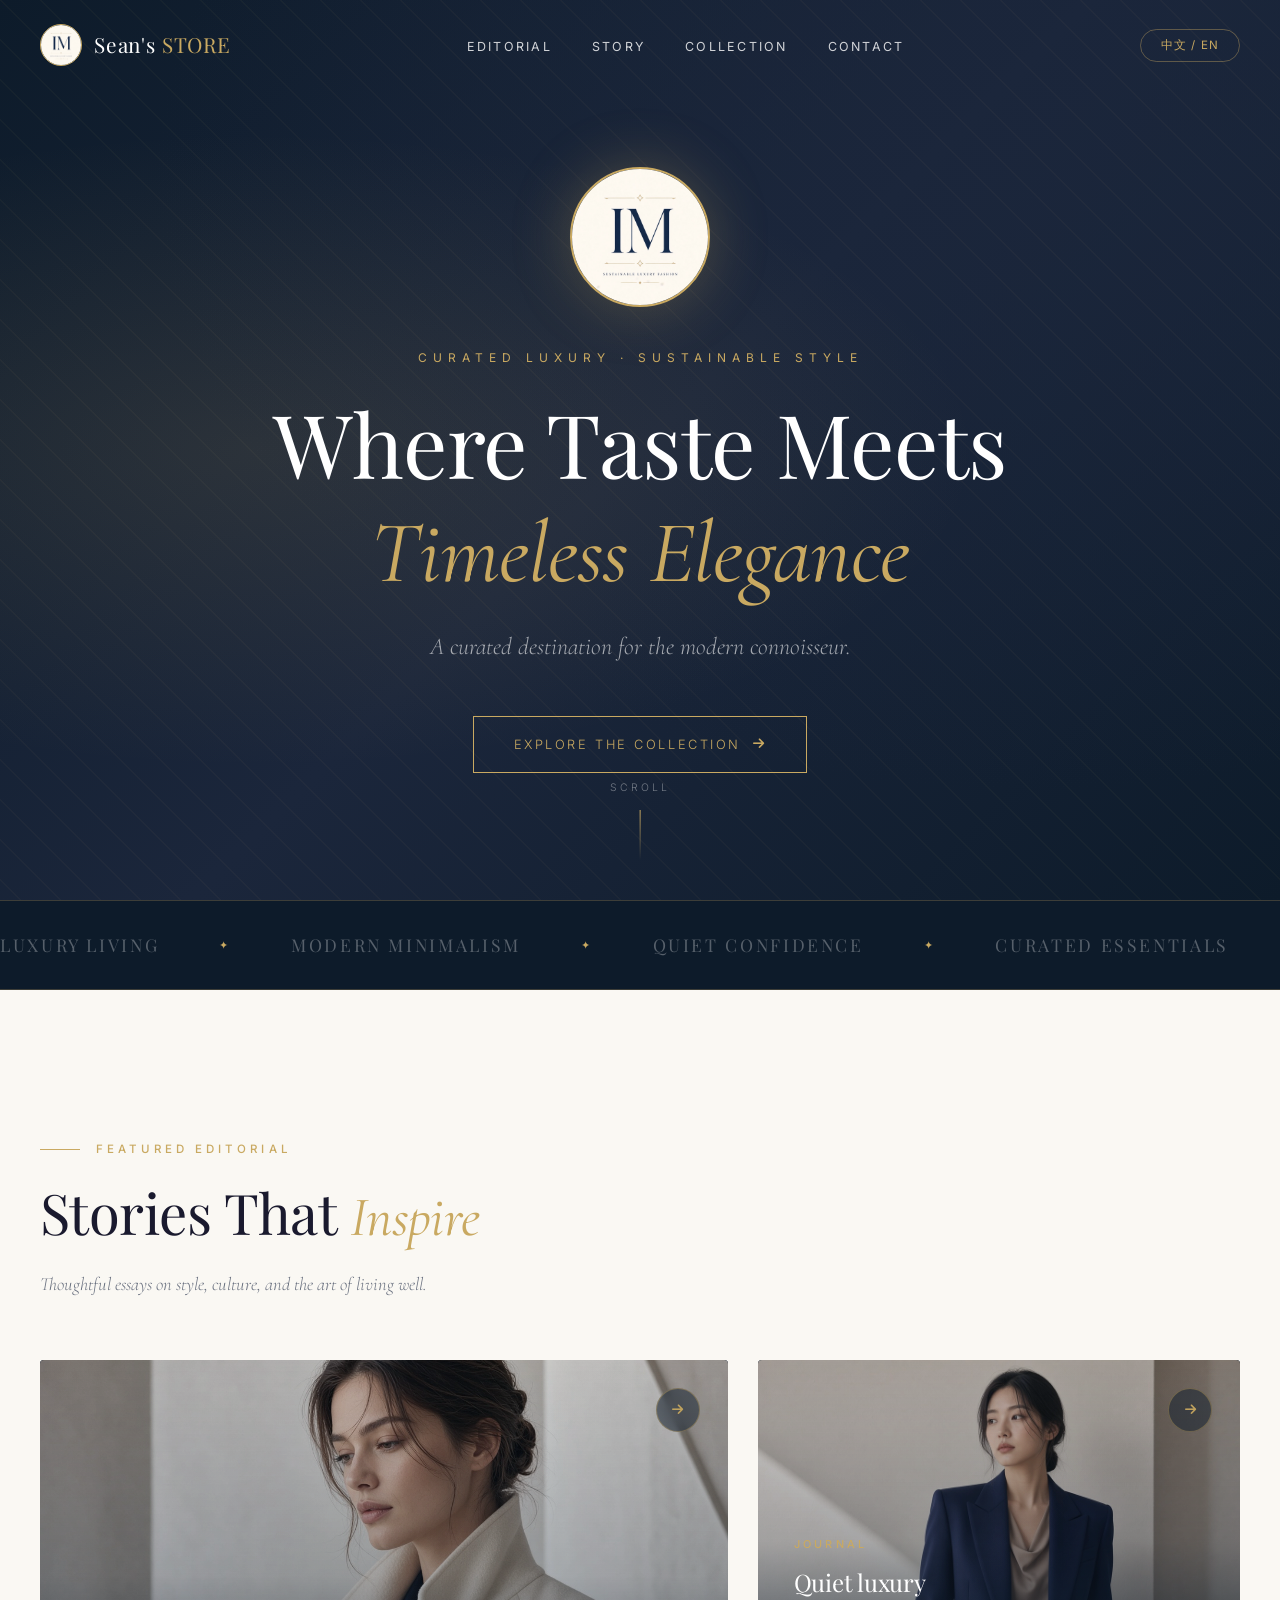
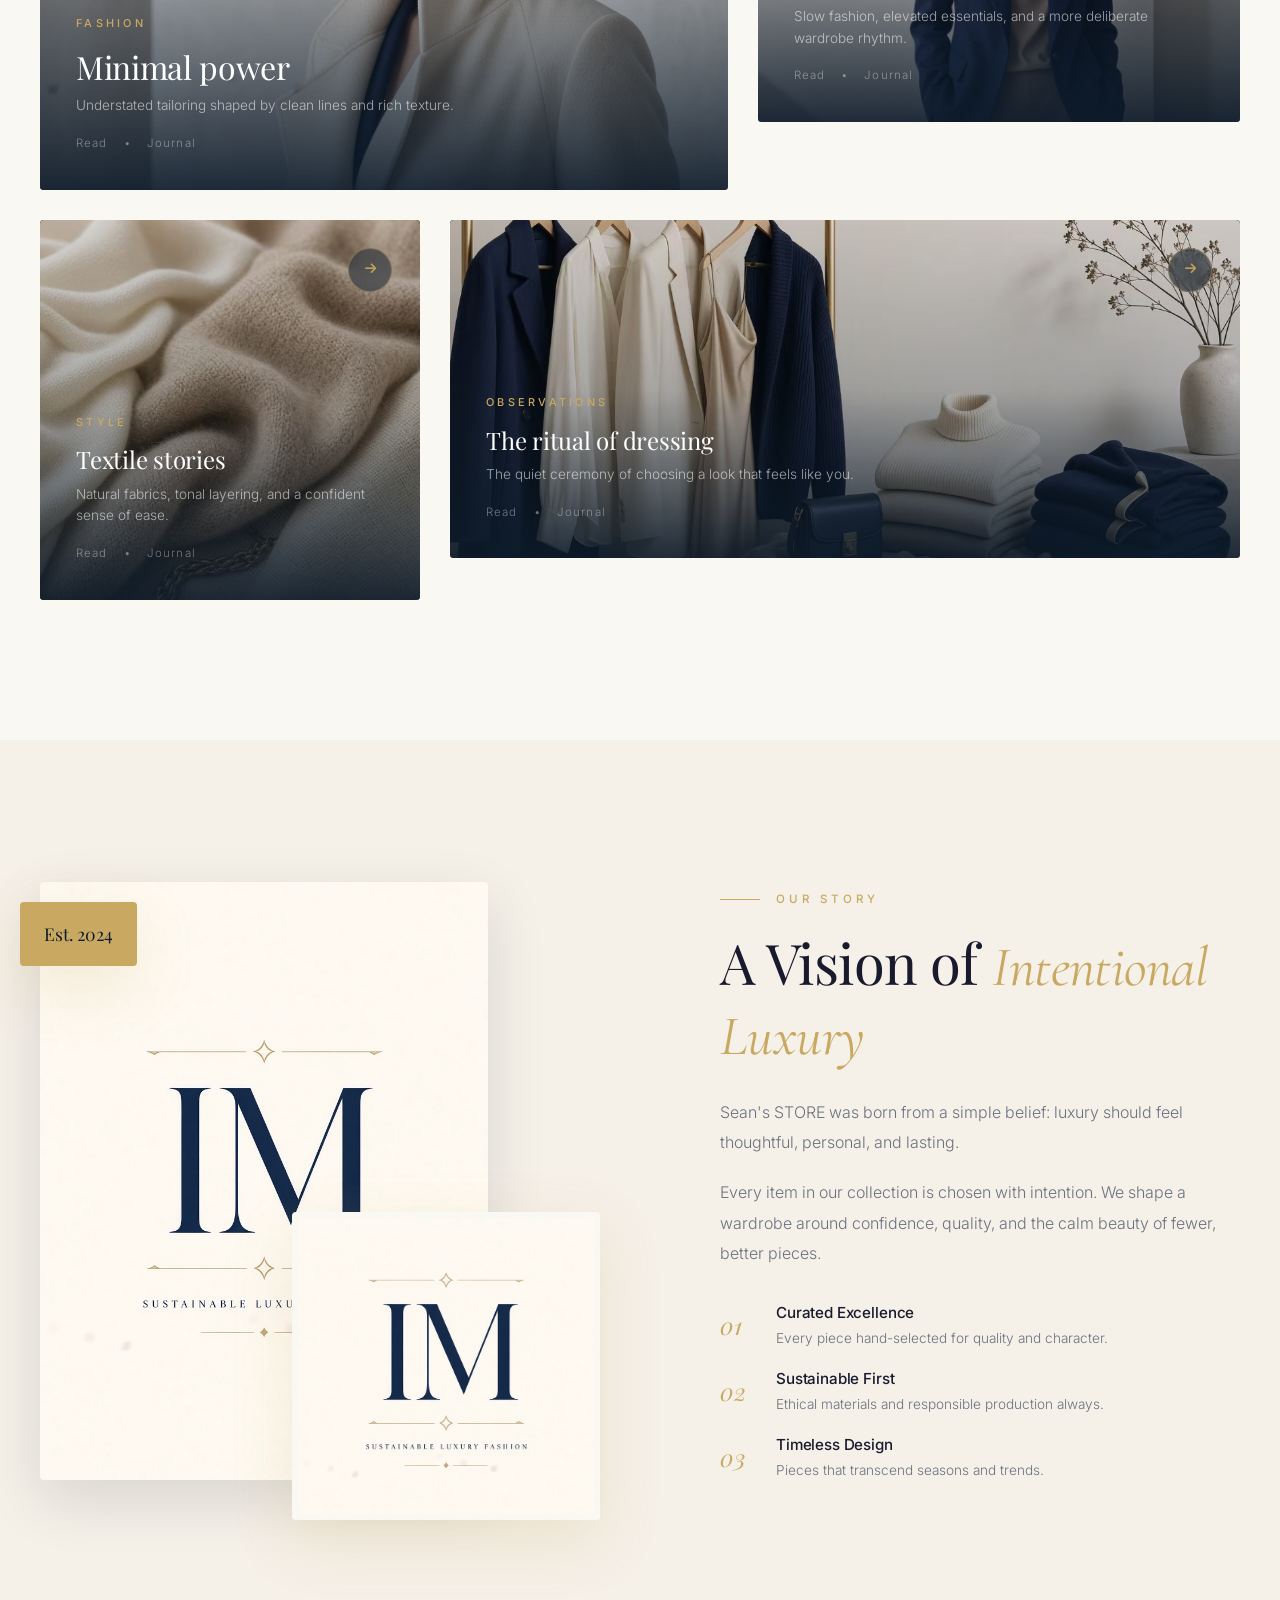
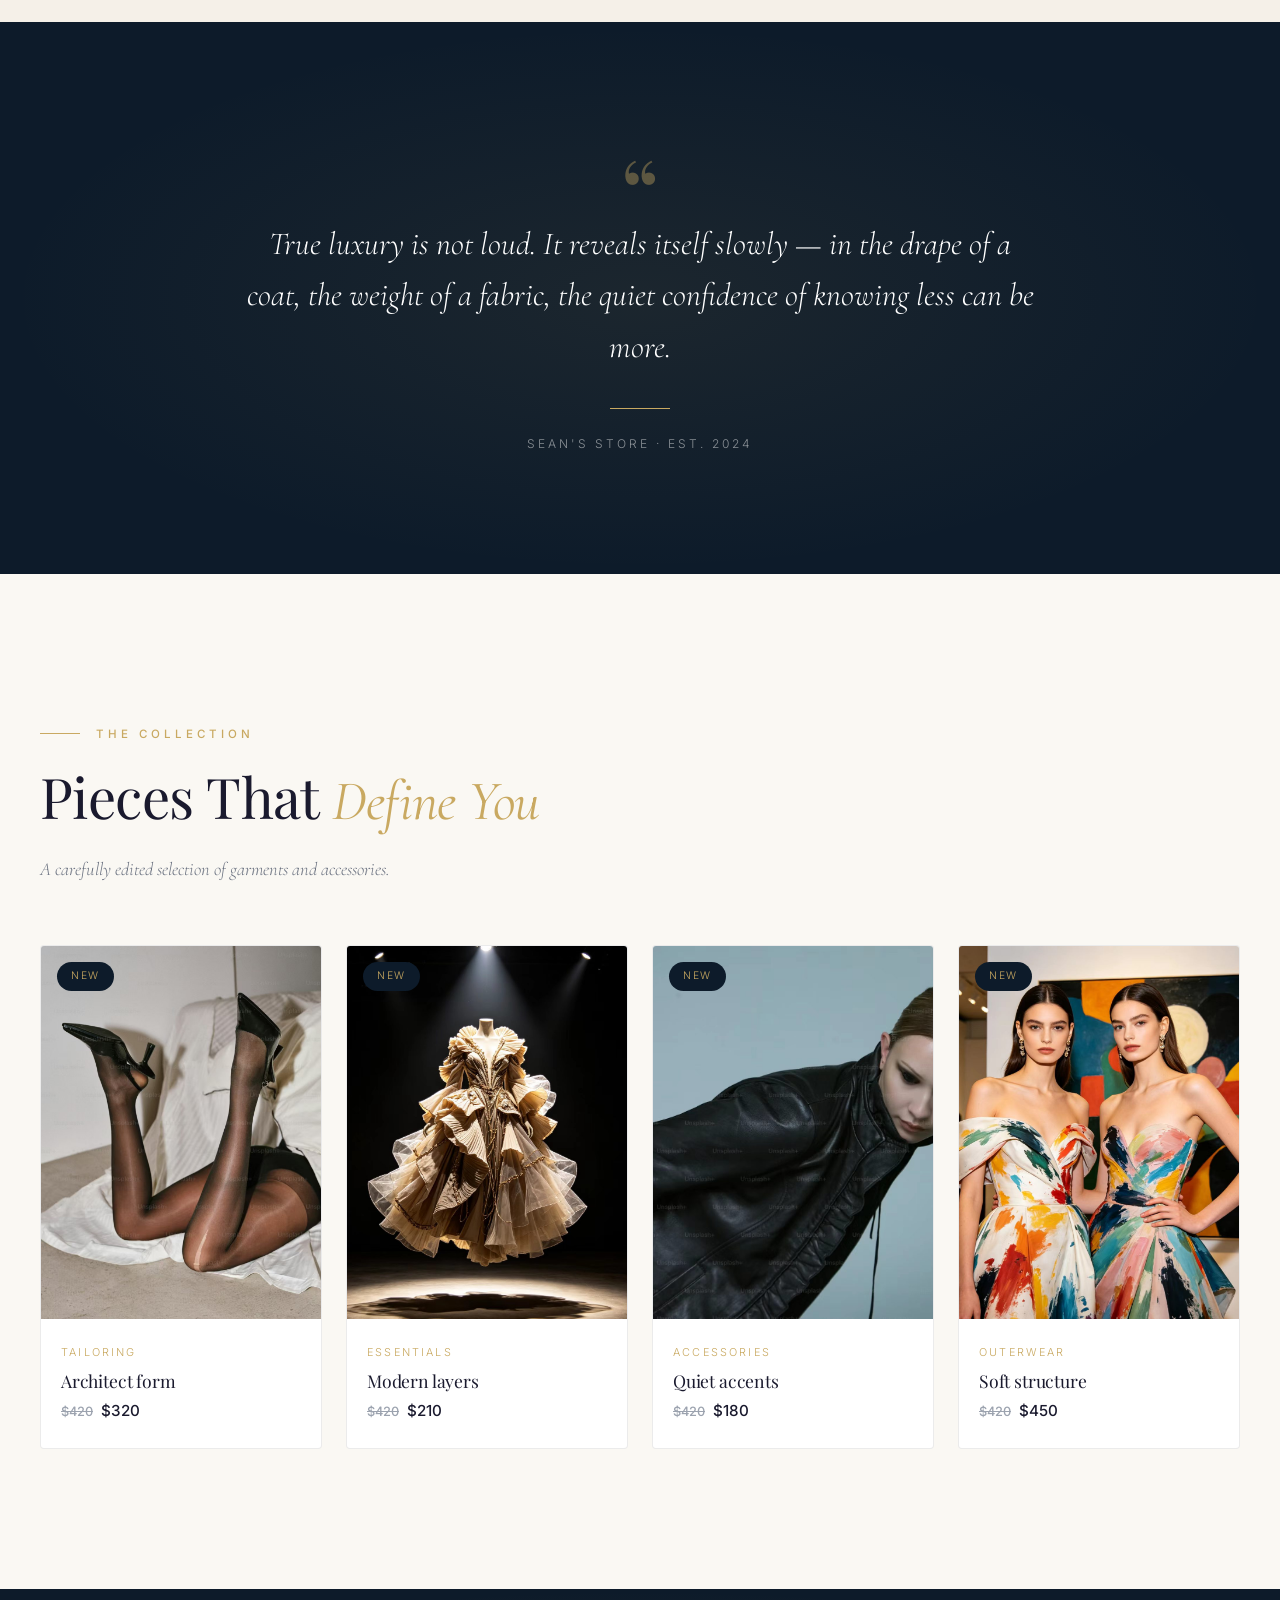
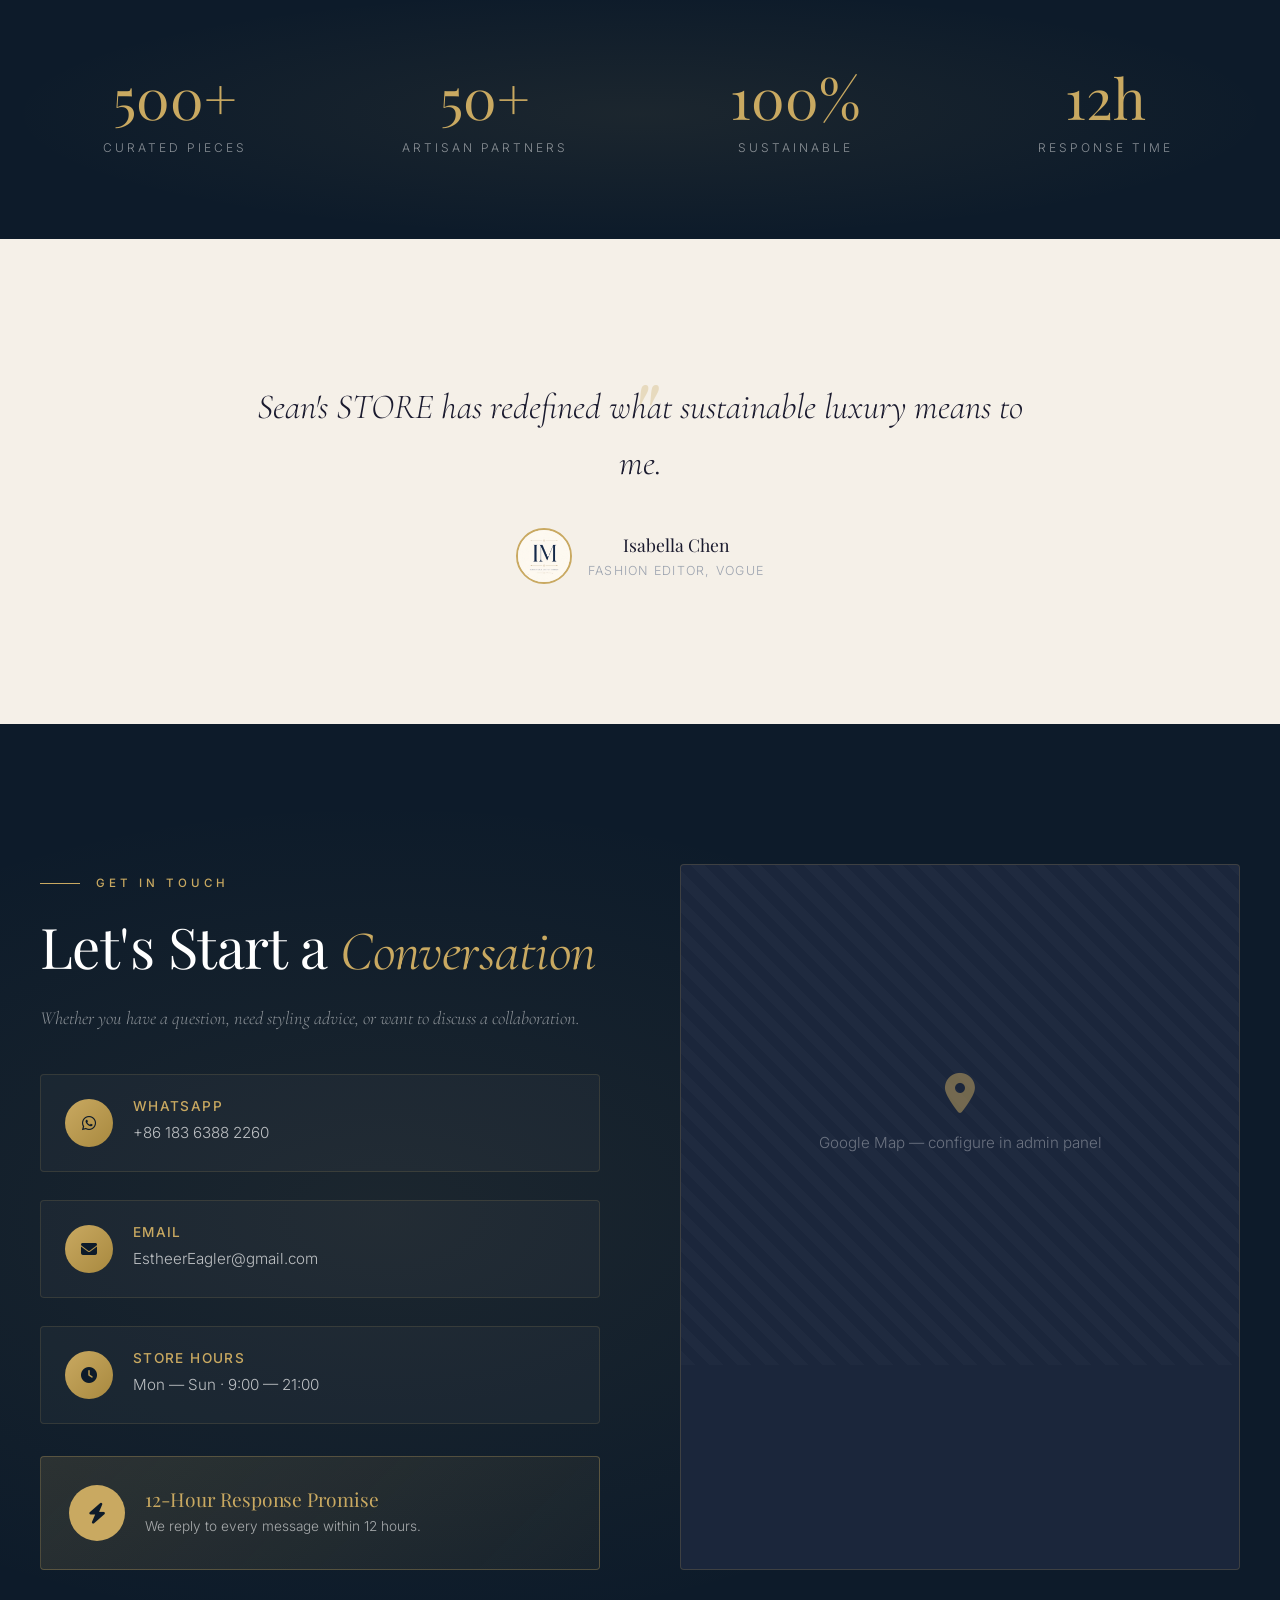
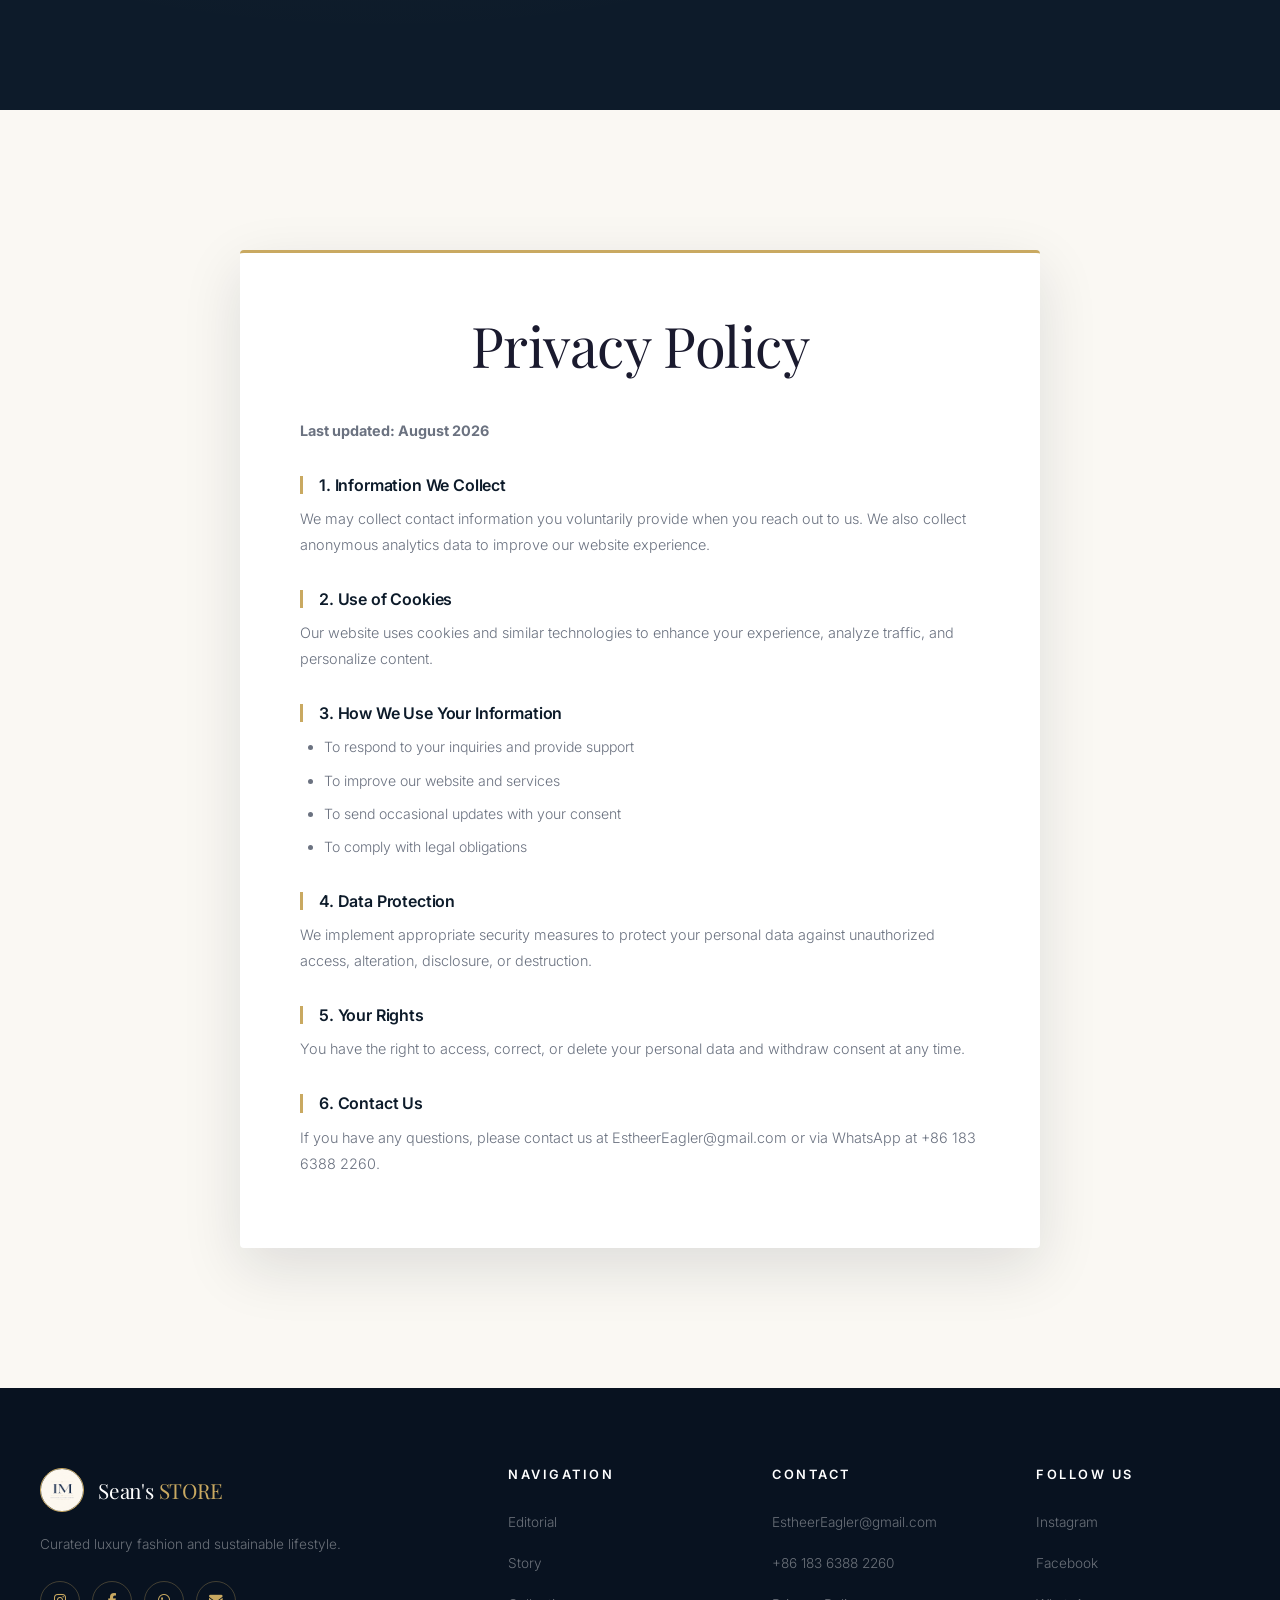
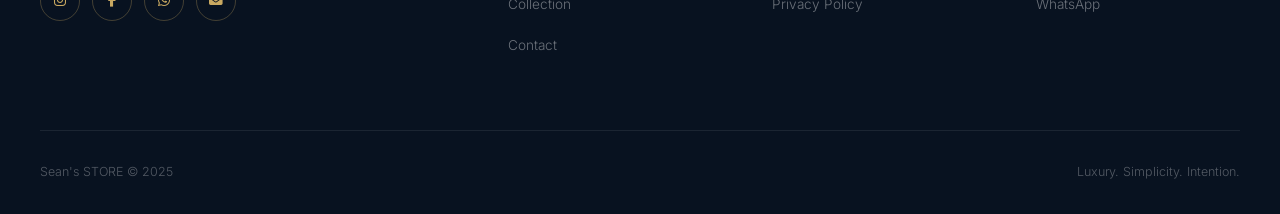
==== commit 39ba0145: "Restore the storefront to the original luxury editorial layout and styling that matches the earlier " ====
--- a/index.html
+++ b/index.html
@@ -3,429 +3,780 @@
 <head>
   <meta charset="UTF-8" />
   <meta name="viewport" content="width=device-width, initial-scale=1.0" />
-  <title>Sean's STORE | Sustainable Luxury Fashion</title>
-  <meta name="description" content="Sean's STORE — Curated luxury fashion, sustainable style and editorial aesthetics." />
+  <title>Sean's STORE | Sustainable Luxury Fashion Magazine</title>
+  <meta name="description" content="Sean's STORE — Curated luxury fashion, sustainable style and editorial aesthetics. A sustainable fashion magazine for the modern connoisseur." />
+  <meta name="keywords" content="sustainable fashion magazine, luxury fashion, curated style, minimalist outfits, sustainable lifestyle, editorial fashion, taste aesthetics, Sean's STORE" />
+  <meta name="author" content="Sean's STORE" />
+  <meta name="robots" content="index, follow" />
+  <link rel="canonical" href="./" />
+  <meta property="og:type" content="website" />
+  <meta property="og:title" content="Sean's STORE | Sustainable Luxury Fashion Magazine" />
+  <meta property="og:description" content="Curated luxury fashion, sustainable style and editorial aesthetics." />
+  <meta property="og:image" content="logo.jpg" />
+  <meta property="og:site_name" content="Sean's STORE" />
+  <meta name="twitter:card" content="summary_large_image" />
+  <meta name="twitter:title" content="Sean's STORE | Sustainable Luxury Fashion" />
+  <meta name="twitter:description" content="Curated luxury fashion and editorial aesthetics." />
+  <link rel="icon" type="image/jpeg" href="logo.jpg" />
+
+  <script type="application/ld+json">
+  {
+    "@context": "https://schema.org",
+    "@type": "Store",
+    "name": "Sean's STORE",
+    "description": "Curated luxury fashion, sustainable style and editorial aesthetics. A sustainable fashion magazine.",
+    "url": "./",
+    "logo": "logo.jpg",
+    "image": "logo.jpg",
+    "inLanguage": ["en", "zh-CN"],
+    "address": { "@type": "PostalAddress", "addressCountry": "CN" },
+    "contactPoint": {
+      "@type": "ContactPoint",
+      "telephone": "+86-183-6388-2260",
+      "contactType": "customer service",
+      "email": "EstheerEagler@gmail.com",
+      "availableLanguage": ["English", "Chinese"]
+    },
+    "openingHours": "Mo-Su 09:00-21:00",
+    "priceRange": "$$$"
+  }
+  </script>
+
+  <link rel="stylesheet" href="https://cdnjs.cloudflare.com/ajax/libs/font-awesome/6.5.1/css/all.min.css" />
   <style>
+    @import url('https://fonts.googleapis.com/css2?family=Playfair+Display:ital,wght@0,400;0,500;0,600;0,700;1,400;1,500&family=Inter:wght@300;400;500;600;700&family=Cormorant+Garamond:ital,wght@0,300;0,400;0,500;1,300;1,400;1,500&display=swap');
+
     :root {
       --navy: #0d1b2a;
-      --navy-2: #17273d;
+      --navy-light: #1b263b;
       --gold: #c9a961;
-      --gold-soft: #ead7a1;
-      --ivory: #f5f0ea;
-      --white: #fff;
+      --gold-light: #e0c98f;
+      --gold-dark: #a8893f;
+      --ivory: #faf8f3;
+      --ivory-dark: #f0ebe0;
+      --cream: #f5f0e8;
       --text: #1a1a2e;
-      --muted: #5d6473;
-      --shadow: 0 18px 45px rgba(13,27,42,.14);
-    }
-    * { box-sizing: border-box; }
+      --text-light: #6b7280;
+      --text-muted: #9ca3af;
+      --white: #ffffff;
+      --border: rgba(201, 169, 97, 0.25);
+      --border-light: rgba(0, 0, 0, 0.08);
+      --shadow: 0 20px 60px rgba(13, 27, 42, 0.12);
+      --shadow-gold: 0 20px 60px rgba(201, 169, 97, 0.2);
+      --font-display: 'Playfair Display', 'Cormorant Garamond', Georgia, serif;
+      --font-serif: 'Cormorant Garamond', 'Playfair Display', Georgia, serif;
+      --font-sans: 'Inter', -apple-system, BlinkMacSystemFont, sans-serif;
+      --ease: cubic-bezier(0.25, 0.46, 0.45, 0.94);
+      --ease-out: cubic-bezier(0.16, 1, 0.3, 1);
+    }
+
+    * { box-sizing: border-box; margin: 0; padding: 0; }
     html { scroll-behavior: smooth; }
     body {
-      margin: 0;
-      font-family: Arial, Helvetica, sans-serif;
+      background: var(--ivory);
       color: var(--text);
-      background: var(--ivory);
-      line-height: 1.7;
+      font-family: var(--font-sans);
+      line-height: 1.8;
+      font-weight: 300;
+      -webkit-font-smoothing: antialiased;
+      overflow-x: hidden;
     }
     img { display: block; width: 100%; max-width: 100%; }
-    a { color: inherit; text-decoration: none; }
-    .container { width: min(1200px, calc(100% - 32px)); margin: 0 auto; }
-
-    header {
-      position: sticky;
-      top: 0;
-      z-index: 50;
-      background: rgba(13, 27, 42, 0.9);
-      backdrop-filter: blur(12px);
-      border-bottom: 1px solid rgba(201,169,97,.2);
-    }
-    .nav {
-      display: flex;
-      align-items: center;
-      justify-content: space-between;
-      min-height: 82px;
-      gap: 24px;
-    }
-    .brand {
-      display: flex;
-      align-items: center;
-      gap: 12px;
-      color: var(--white);
-      font-weight: 700;
-      letter-spacing: .12em;
-      text-transform: uppercase;
-      font-size: 14px;
-    }
-    .brand img {
-      width: 46px;
-      height: 46px;
-      border-radius: 50%;
-      object-fit: cover;
-      border: 2px solid var(--gold);
-    }
-    .brand span { color: var(--white); }
-    .brand span em { color: var(--gold); font-style: normal; }
-    .menu {
-      display: flex;
-      align-items: center;
-      gap: 26px;
-      font-size: 12px;
-      text-transform: uppercase;
-      letter-spacing: .18em;
-      color: rgba(255,255,255,.8);
-    }
-    .menu a:hover { color: var(--gold); }
+    a { color: inherit; text-decoration: none; transition: color 0.3s var(--ease); }
+    h1, h2, h3, h4, h5 { font-family: var(--font-display); font-weight: 400; letter-spacing: -0.01em; line-height: 1.15; }
+    h1 { font-size: clamp(2.8rem, 7vw, 5.5rem); }
+    h2 { font-size: clamp(2rem, 4.5vw, 3.5rem); }
+    h3 { font-size: clamp(1.3rem, 2.5vw, 1.8rem); }
+    p { font-size: 0.95rem; color: var(--text-light); }
+
+    .container { max-width: 1400px; margin: 0 auto; padding: 0 40px; }
+    .section { padding: 140px 0; position: relative; }
+    .section-label {
+      display: inline-flex; align-items: center; gap: 16px;
+      font-size: 0.72rem; letter-spacing: 0.35em; text-transform: uppercase;
+      color: var(--gold); margin-bottom: 20px; font-weight: 500;
+    }
+    .section-label::before {
+      content: ''; width: 40px; height: 1px; background: var(--gold);
+    }
+    .section-title { margin-bottom: 20px; }
+    .section-title em { font-style: italic; color: var(--gold); font-family: var(--font-serif); }
+    .section-desc {
+      font-family: var(--font-serif); font-size: 1.15rem; color: var(--text-light);
+      max-width: 600px; line-height: 1.7; font-style: italic;
+    }
+
+    .navbar {
+      position: fixed; top: 0; left: 0; right: 0; z-index: 1000;
+      padding: 24px 0; transition: all 0.5s var(--ease);
+      background: transparent;
+    }
+    .navbar.scrolled {
+      background: rgba(13, 27, 42, 0.95);
+      backdrop-filter: blur(20px);
+      -webkit-backdrop-filter: blur(20px);
+      padding: 16px 0;
+      box-shadow: 0 4px 30px rgba(0,0,0,0.15);
+    }
+    .nav-inner { display: flex; align-items: center; justify-content: space-between; }
+    .nav-logo { display: flex; align-items: center; gap: 12px; }
+    .nav-logo img { height: 42px; width: 42px; border-radius: 50%; object-fit: cover; border: 1.5px solid var(--gold); }
+    .nav-logo-text { font-family: var(--font-display); font-size: 1.3rem; color: var(--white); letter-spacing: 0.04em; }
+    .nav-logo-text span { color: var(--gold); }
+
+    .nav-links { display: flex; align-items: center; gap: 40px; list-style: none; }
+    .nav-links a {
+      font-size: 0.78rem; letter-spacing: 0.18em; text-transform: uppercase;
+      color: rgba(255,255,255,0.8); position: relative; padding: 4px 0; font-weight: 400;
+    }
+    .nav-links a::after {
+      content: ''; position: absolute; bottom: 0; left: 0; width: 0; height: 1px; background: var(--gold); transition: width 0.4s var(--ease);
+    }
+    .nav-links a:hover, .nav-links a.active { color: var(--gold); }
+    .nav-links a:hover::after, .nav-links a.active::after { width: 100%; }
+
+    .nav-actions { display: flex; align-items: center; gap: 16px; }
+    .lang-btn {
+      background: transparent; border: 1px solid rgba(201,169,97,0.4); padding: 8px 20px; border-radius: 100px; font-size: 0.72rem;
+      letter-spacing: 0.1em; cursor: pointer; color: var(--gold); transition: all 0.3s var(--ease); font-family: var(--font-sans);
+    }
+    .lang-btn:hover { background: var(--gold); color: var(--navy); border-color: var(--gold); }
+    .hamburger { display: none; background: none; border: none; font-size: 1.3rem; cursor: pointer; color: var(--white); }
+
+    .mobile-menu {
+      position: fixed; top: 0; left: 0; right: 0; bottom: 0; background: var(--navy); z-index: 999;
+      display: flex; flex-direction: column; align-items: center; justify-content: center; gap: 32px;
+      opacity: 0; pointer-events: none; transition: opacity 0.5s var(--ease);
+    }
+    .mobile-menu.open { opacity: 1; pointer-events: all; }
+    .mobile-menu a { font-family: var(--font-display); font-size: 1.8rem; color: var(--white); letter-spacing: 0.05em; }
+    .mobile-menu a:hover { color: var(--gold); }
+    .mobile-close {
+      position: absolute; top: 28px; right: 40px; background: none; border: none; color: var(--white); font-size: 1.5rem; cursor: pointer;
+    }
 
     .hero {
-      background: linear-gradient(135deg, var(--navy) 0%, var(--navy-2) 50%, var(--navy) 100%);
-      color: var(--white);
-      padding: 90px 0 60px;
-      overflow: hidden;
-      position: relative;
-    }
-    .hero::before {
-      content: "";
-      position: absolute;
-      inset: 0;
-      background: repeating-linear-gradient(45deg, rgba(201,169,97,0.04), rgba(201,169,97,0.04) 1px, transparent 1px, transparent 18px);
-      pointer-events: none;
-    }
-    .hero-inner {
-      position: relative;
-      display: grid;
-      grid-template-columns: 1.1fr 0.9fr;
-      gap: 52px;
-      align-items: center;
-    }
-    .eyebrow {
-      color: var(--gold);
-      font-size: 12px;
-      text-transform: uppercase;
-      letter-spacing: .28em;
-      margin-bottom: 18px;
-    }
-    h1 {
-      margin: 0;
-      font-family: Georgia, "Times New Roman", serif;
-      font-size: clamp(2.8rem, 6vw, 5.5rem);
-      font-weight: 600;
-      line-height: 1.04;
-      letter-spacing: -.04em;
-    }
-    h1 em {
-      color: var(--gold);
-      font-style: italic;
-    }
-    .lead {
-      margin-top: 24px;
-      max-width: 560px;
-      color: rgba(255,255,255,.78);
-      font-size: 1.1rem;
-    }
-    .cta-row {
-      display: flex;
-      align-items: center;
-      gap: 16px;
-      flex-wrap: wrap;
-      margin-top: 30px;
-    }
-    .btn {
-      display: inline-flex;
-      align-items: center;
-      justify-content: center;
-      padding: 16px 24px;
-      border-radius: 999px;
-      border: 1px solid var(--gold);
-      text-transform: uppercase;
-      letter-spacing: .16em;
-      font-size: 11px;
-      font-weight: 700;
-      transition: .25s ease;
-    }
-    .btn.primary {
-      background: var(--gold);
-      color: var(--navy);
-    }
-    .btn.secondary {
-      color: var(--gold);
-      background: transparent;
-    }
-    .btn:hover { transform: translateY(-1px); }
-    .hero-visual img {
-      border-radius: 20px;
-      box-shadow: var(--shadow);
-      border: 2px solid rgba(201,169,97,.38);
-      height: min(68vw, 620px);
-      object-fit: cover;
-    }
-
-    section {
-      padding: 84px 0;
-    }
-    .section-head {
-      display: flex;
-      align-items: end;
-      justify-content: space-between;
-      gap: 26px;
-      margin-bottom: 28px;
-    }
-    .section-head h2 {
-      margin: 0;
-      font-family: Georgia, "Times New Roman", serif;
-      font-size: clamp(2rem, 4vw, 3.1rem);
-      line-height: 1.1;
-      letter-spacing: -.03em;
-    }
-    .section-head p {
-      margin: 0;
-      max-width: 540px;
-      color: var(--muted);
-      font-size: 1.05rem;
-    }
-
-    .card-grid {
-      display: grid;
-      grid-template-columns: repeat(3, minmax(0, 1fr));
-      gap: 26px;
-    }
-    .card {
-      background: var(--white);
-      border-radius: 18px;
-      overflow: hidden;
-      box-shadow: var(--shadow);
-      border: 1px solid rgba(13,27,42,.05);
-    }
-    .card img {
-      width: 100%;
-      aspect-ratio: 4/5;
-      object-fit: cover;
-    }
-    .card-body {
-      padding: 18px 18px 22px;
-    }
-    .cat {
-      display: inline-block;
-      margin-bottom: 8px;
-      color: var(--gold);
-      font-size: 11px;
-      text-transform: uppercase;
-      letter-spacing: .18em;
-    }
-    .card h3 {
-      margin: 0 0 8px;
-      font-family: Georgia, "Times New Roman", serif;
-      font-size: clamp(1.6rem, 2vw, 2rem);
-      line-height: 1.2;
-    }
-    .card p {
-      margin: 0;
-      color: var(--muted);
-    }
-
-    .spotlight {
-      background: #f1e8dc;
-    }
-    .story {
-      display: grid;
-      grid-template-columns: 1fr 1fr;
-      gap: 36px;
-      align-items: center;
-    }
-    .story img {
-      border-radius: 20px;
-      box-shadow: var(--shadow);
-      height: min(70vw, 600px);
-      object-fit: cover;
-    }
-    .story p {
-      color: var(--muted);
-      font-size: 1.08rem;
-    }
-
-    .stats {
-      display: grid;
-      grid-template-columns: repeat(4, minmax(0, 1fr));
-      gap: 18px;
-      margin-top: 30px;
-    }
-    .stat {
-      background: var(--navy);
-      color: var(--white);
-      text-align: center;
-      padding: 28px 18px;
-      border-radius: 16px;
-    }
-    .stat strong {
-      display: block;
-      font-family: Georgia, "Times New Roman", serif;
-      font-size: clamp(2rem, 4vw, 3rem);
-      color: var(--gold);
-      margin-bottom: 8px;
-      line-height: 1;
-    }
-    .stat span {
-      display: block;
-      text-transform: uppercase;
-      letter-spacing: .18em;
-      font-size: 11px;
-      color: rgba(255,255,255,.7);
-    }
-
-    footer {
-      background: var(--navy);
-      color: rgba(255,255,255,.78);
-      padding: 28px 0;
-      text-align: center;
-      letter-spacing: .04em;
-    }
-
-    @media (max-width: 900px) {
-      .menu { display: none; }
-      .hero-inner, .story, .card-grid, .stats { grid-template-columns: 1fr; }
-      .section-head { display: block; }
-      .section-head p { margin-top: 12px; }
+      min-height: 100vh; position: relative; display: flex; align-items: center; background: var(--navy); overflow: hidden;
+    }
+    .hero-bg {
+      position: absolute; inset: 0; background:
+        radial-gradient(ellipse at 20% 50%, rgba(201,169,97,0.12) 0%, transparent 50%),
+        radial-gradient(ellipse at 80% 20%, rgba(27,38,59,0.8) 0%, transparent 60%),
+        linear-gradient(135deg, #0d1b2a 0%, #1b263b 50%, #0d1b2a 100%);
+    }
+    .hero-pattern {
+      position: absolute; inset: 0; opacity: 0.04; background-image: repeating-linear-gradient(45deg, var(--gold) 0, var(--gold) 1px, transparent 0, transparent 50%); background-size: 40px 40px;
+    }
+    .hero-content {
+      position: relative; z-index: 2; text-align: center; width: 100%; padding: 120px 40px 80px;
+    }
+    .hero-logo-wrap {
+      width: 140px; height: 140px; margin: 0 auto 40px; border-radius: 50%; overflow: hidden; border: 2px solid var(--gold); box-shadow: 0 0 60px rgba(201,169,97,0.3); animation: logoFloat 4s ease-in-out infinite;
+    }
+    .hero-logo-wrap img { width: 100%; height: 100%; object-fit: cover; }
+    @keyframes logoFloat { 0%,100%{transform:translateY(0)} 50%{transform:translateY(-10px)} }
+
+    .hero-eyebrow {
+      font-size: 0.75rem; letter-spacing: 0.5em; text-transform: uppercase; color: var(--gold); margin-bottom: 24px; font-weight: 400;
+    }
+    .hero-title { color: var(--white); margin-bottom: 24px; font-family: var(--font-display); }
+    .hero-title em { font-style: italic; color: var(--gold); font-family: var(--font-serif); }
+    .hero-subtitle {
+      font-family: var(--font-serif); font-size: clamp(1.1rem, 2vw, 1.5rem); color: rgba(255,255,255,0.6); font-weight: 300; font-style: italic; max-width: 600px; margin: 0 auto 50px; line-height: 1.6;
+    }
+    .hero-cta {
+      display: inline-flex; align-items: center; gap: 12px; padding: 16px 40px; background: transparent; border: 1px solid var(--gold); color: var(--gold); font-size: 0.8rem; letter-spacing: 0.2em; text-transform: uppercase; cursor: pointer; transition: all 0.4s var(--ease); font-family: var(--font-sans); position: relative; overflow: hidden;
+    }
+    .hero-cta::before { content: ''; position: absolute; inset: 0; background: var(--gold); transform: translateX(-101%); transition: transform 0.4s var(--ease); z-index: -1; }
+    .hero-cta:hover { color: var(--navy); }
+    .hero-cta:hover::before { transform: translateX(0); }
+    .hero-cta i { transition: transform 0.3s; }
+    .hero-cta:hover i { transform: translateX(4px); }
+
+    .hero-scroll-indicator {
+      position: absolute; bottom: 40px; left: 50%; transform: translateX(-50%); display: flex; flex-direction: column; align-items: center; gap: 12px; color: rgba(255,255,255,0.4); font-size: 0.65rem; letter-spacing: 0.3em; text-transform: uppercase; z-index: 2;
+    }
+    .hero-scroll-line { width: 1px; height: 50px; background: linear-gradient(to bottom, var(--gold), transparent); position: relative; overflow: hidden; }
+    .hero-scroll-line::after { content: ''; position: absolute; top: -50%; left: 0; width: 100%; height: 50%; background: var(--gold); animation: scrollLine 2s infinite; }
+    @keyframes scrollLine { 0%{top:-50%} 100%{top:100%} }
+
+    .marquee { background: var(--navy); padding: 28px 0; overflow: hidden; border-top: 1px solid var(--border); border-bottom: 1px solid var(--border); }
+    .marquee-track { display: flex; gap: 60px; white-space: nowrap; animation: marquee 30s linear infinite; }
+    .marquee-item { font-family: var(--font-display); font-size: 1.1rem; color: rgba(255,255,255,0.3); letter-spacing: 0.15em; text-transform: uppercase; display: flex; align-items: center; gap: 60px; }
+    .marquee-item::after { content: '✦'; color: var(--gold); font-size: 0.7rem; }
+    @keyframes marquee { 0%{transform:translateX(0)} 100%{transform:translateX(-50%)} }
+
+    .editorial-section { background: var(--ivory); }
+    .editorial-grid { display: grid; grid-template-columns: repeat(12, 1fr); gap: 30px; margin-top: 60px; }
+    .editorial-card { position: relative; overflow: hidden; cursor: pointer; background: var(--navy); border-radius: 4px; }
+    .editorial-card.large { grid-column: span 7; aspect-ratio: 16/10; }
+    .editorial-card.medium { grid-column: span 5; aspect-ratio: 4/3; }
+    .editorial-card.small { grid-column: span 4; aspect-ratio: 1; }
+    .editorial-card.wide { grid-column: span 8; aspect-ratio: 21/9; }
+    .editorial-card-img { position: absolute; inset: 0; transition: transform 0.8s var(--ease-out); background: linear-gradient(135deg, var(--navy-light), var(--navy)); }
+    .editorial-card-img img { width: 100%; height: 100%; object-fit: cover; opacity: 0.85; transition: opacity 0.5s; }
+    .editorial-card:hover .editorial-card-img { transform: scale(1.05); }
+    .editorial-card:hover .editorial-card-img img { opacity: 0.6; }
+    .editorial-card-overlay {
+      position: absolute; inset: 0; background: linear-gradient(to top, rgba(13,27,42,0.9) 0%, rgba(13,27,42,0.2) 50%, transparent 100%);
+      display: flex; flex-direction: column; justify-content: flex-end; padding: 36px;
+    }
+    .editorial-card-cat { font-size: 0.68rem; letter-spacing: 0.3em; text-transform: uppercase; color: var(--gold); margin-bottom: 12px; font-weight: 500; }
+    .editorial-card-title { font-family: var(--font-display); font-size: 1.5rem; color: var(--white); margin-bottom: 8px; line-height: 1.3; }
+    .editorial-card.large .editorial-card-title { font-size: 2rem; }
+    .editorial-card-excerpt { font-size: 0.85rem; color: rgba(255,255,255,0.6); line-height: 1.6; display: -webkit-box; -webkit-line-clamp: 2; -webkit-box-orient: vertical; overflow: hidden; }
+    .editorial-card-meta { display: flex; gap: 16px; margin-top: 16px; font-size: 0.72rem; color: rgba(255,255,255,0.4); letter-spacing: 0.1em; }
+    .editorial-card-arrow {
+      position: absolute; top: 28px; right: 28px; width: 44px; height: 44px; border-radius: 50%; border: 1px solid rgba(201,169,97,0.4); display: flex; align-items: center; justify-content: center; color: var(--gold); font-size: 0.8rem; transition: all 0.4s var(--ease); background: rgba(13,27,42,0.5); backdrop-filter: blur(10px);
+    }
+    .editorial-card:hover .editorial-card-arrow { background: var(--gold); color: var(--navy); border-color: var(--gold); transform: rotate(-45deg); }
+
+    .story-section { background: var(--cream); overflow: hidden; }
+    .story-grid { display: grid; grid-template-columns: 1fr 1fr; gap: 80px; align-items: center; }
+    .story-images { position: relative; }
+    .story-img-main { width: 80%; aspect-ratio: 3/4; border-radius: 4px; overflow: hidden; box-shadow: var(--shadow); }
+    .story-img-main img { width: 100%; height: 100%; object-fit: cover; }
+    .story-img-sub { position: absolute; bottom: -40px; right: 0; width: 55%; aspect-ratio: 1; border-radius: 4px; overflow: hidden; box-shadow: var(--shadow-gold); border: 6px solid var(--ivory); }
+    .story-img-sub img { width: 100%; height: 100%; object-fit: cover; }
+    .story-badge { position: absolute; top: 20px; left: -20px; background: var(--gold); color: var(--navy); padding: 16px 24px; border-radius: 4px; font-family: var(--font-display); font-size: 1.1rem; box-shadow: var(--shadow-gold); }
+    .story-content { padding-left: 40px; }
+    .story-content .section-title { margin-bottom: 28px; }
+    .story-text { font-size: 1rem; line-height: 1.9; margin-bottom: 20px; color: var(--text-light); }
+    .story-features { margin-top: 36px; display: flex; flex-direction: column; gap: 20px; }
+    .story-feature { display: flex; gap: 16px; align-items: flex-start; }
+    .story-feature-num { font-family: var(--font-display); font-size: 1.5rem; color: var(--gold); font-style: italic; min-width: 40px; }
+    .story-feature-text h4 { font-family: var(--font-sans); font-size: 0.95rem; font-weight: 500; margin-bottom: 4px; }
+    .story-feature-text p { font-size: 0.85rem; }
+
+    .collection-section { background: var(--ivory); }
+    .collection-header { display: flex; justify-content: space-between; align-items: flex-end; margin-bottom: 60px; }
+    .collection-grid { display: grid; grid-template-columns: repeat(4, 1fr); gap: 24px; }
+    .product-card { background: var(--white); border-radius: 4px; overflow: hidden; transition: all 0.5s var(--ease); cursor: pointer; border: 1px solid var(--border-light); }
+    .product-card:hover { transform: translateY(-8px); box-shadow: var(--shadow); }
+    .product-img { aspect-ratio: 3/4; position: relative; overflow: hidden; background: linear-gradient(135deg, var(--ivory-dark), var(--cream)); }
+    .product-img img { width: 100%; height: 100%; object-fit: cover; transition: transform 0.6s var(--ease); }
+    .product-card:hover .product-img img { transform: scale(1.08); }
+    .product-tag { position: absolute; top: 16px; left: 16px; background: var(--navy); color: var(--gold); padding: 5px 14px; border-radius: 100px; font-size: 0.65rem; letter-spacing: 0.15em; text-transform: uppercase; }
+    .product-info { padding: 24px 20px; }
+    .product-cat { font-size: 0.68rem; letter-spacing: 0.2em; text-transform: uppercase; color: var(--gold); margin-bottom: 8px; }
+    .product-name { font-family: var(--font-display); font-size: 1.1rem; margin-bottom: 6px; }
+    .product-price { font-size: 0.95rem; color: var(--text); font-weight: 500; }
+    .product-price span { color: var(--text-muted); text-decoration: line-through; font-size: 0.8rem; margin-right: 8px; }
+
+    .stats-band { background: var(--navy); padding: 80px 0; position: relative; overflow: hidden; }
+    .stats-band::before { content: ''; position: absolute; inset: 0; background: radial-gradient(ellipse at center, rgba(201,169,97,0.08) 0%, transparent 70%); }
+    .stats-grid { display: grid; grid-template-columns: repeat(4, 1fr); gap: 40px; position: relative; z-index: 1; }
+    .stat-item { text-align: center; }
+    .stat-num { font-family: var(--font-display); font-size: 3.5rem; color: var(--gold); line-height: 1; margin-bottom: 12px; }
+    .stat-label { font-size: 0.75rem; letter-spacing: 0.25em; text-transform: uppercase; color: rgba(255,255,255,0.5); }
+
+    .testimonial-section { background: var(--cream); }
+    .testimonial-wrap { max-width: 800px; margin: 0 auto; text-align: center; }
+    .testimonial-quote {
+      font-family: var(--font-serif); font-size: clamp(1.4rem, 3vw, 2.2rem); font-style: italic; line-height: 1.6; color: var(--text); margin-bottom: 36px; position: relative;
+    }
+    .testimonial-quote::before { content: '"'; font-family: var(--font-display); font-size: 6rem; color: var(--gold); opacity: 0.3; position: absolute; top: -40px; left: 50%; transform: translateX(-50%); }
+    .testimonial-author { display: flex; align-items: center; justify-content: center; gap: 16px; }
+    .testimonial-avatar { width: 56px; height: 56px; border-radius: 50%; overflow: hidden; border: 2px solid var(--gold); }
+    .testimonial-avatar img { width: 100%; height: 100%; object-fit: cover; }
+    .testimonial-name { font-family: var(--font-display); font-size: 1.1rem; }
+    .testimonial-role { font-size: 0.78rem; color: var(--text-muted); letter-spacing: 0.1em; text-transform: uppercase; }
+
+    .contact-section { background: var(--navy); color: var(--white); position: relative; overflow: hidden; }
+    .contact-section::before { content: ''; position: absolute; inset: 0; background: radial-gradient(ellipse at 30% 50%, rgba(201,169,97,0.08) 0%, transparent 60%); }
+    .contact-grid { display: grid; grid-template-columns: 1fr 1fr; gap: 80px; position: relative; z-index: 1; }
+    .contact-section .section-label { color: var(--gold); }
+    .contact-section .section-title { color: var(--white); }
+    .contact-section .section-desc { color: rgba(255,255,255,0.5); }
+    .contact-info { display: flex; flex-direction: column; gap: 28px; margin-top: 40px; }
+    .contact-item { display: flex; gap: 20px; align-items: flex-start; padding: 24px; background: rgba(255,255,255,0.03); border: 1px solid rgba(201,169,97,0.15); border-radius: 4px; transition: all 0.4s var(--ease); }
+    .contact-item:hover { background: rgba(201,169,97,0.05); border-color: rgba(201,169,97,0.3); transform: translateX(6px); }
+    .contact-icon { width: 48px; height: 48px; border-radius: 50%; flex-shrink: 0; background: linear-gradient(135deg, var(--gold), var(--gold-dark)); display: flex; align-items: center; justify-content: center; color: var(--navy); font-size: 1rem; }
+    .contact-item h4 { font-family: var(--font-sans); font-size: 0.85rem; font-weight: 500; color: var(--gold); margin-bottom: 4px; letter-spacing: 0.1em; text-transform: uppercase; }
+    .contact-item a, .contact-item p { color: rgba(255,255,255,0.7); font-size: 0.95rem; }
+    .contact-item a:hover { color: var(--gold); }
+    .response-promise { margin-top: 32px; padding: 28px; background: linear-gradient(135deg, rgba(201,169,97,0.15), rgba(201,169,97,0.05)); border: 1px solid rgba(201,169,97,0.3); border-radius: 4px; display: flex; gap: 20px; align-items: center; }
+    .response-promise .icon { width: 56px; height: 56px; border-radius: 50%; flex-shrink: 0; background: var(--gold); display: flex; align-items: center; justify-content: center; color: var(--navy); font-size: 1.3rem; }
+    .response-promise h4 { color: var(--gold); font-family: var(--font-display); font-size: 1.2rem; margin-bottom: 4px; }
+    .response-promise p { color: rgba(255,255,255,0.6); font-size: 0.85rem; }
+
+    .contact-map { border-radius: 4px; overflow: hidden; min-height: 500px; border: 1px solid rgba(201,169,97,0.2); background: var(--navy-light); }
+    .contact-map iframe { width: 100%; height: 100%; min-height: 500px; border: 0; }
+    .map-placeholder { display: flex; align-items: center; justify-content: center; height: 500px; color: rgba(255,255,255,0.3); text-align: center; background: repeating-linear-gradient(45deg, rgba(255,255,255,0.02), rgba(255,255,255,0.02) 10px, transparent 10px, transparent 20px); }
+    .map-placeholder i { font-size: 2.5rem; color: var(--gold); opacity: 0.5; margin-bottom: 16px; display: block; }
+
+    .manifesto-section {
+      background: var(--navy); padding: 120px 0; text-align: center; position: relative; overflow: hidden;
+    }
+    .manifesto-section::before { content: ''; position: absolute; inset: 0; background: radial-gradient(ellipse at center, rgba(201,169,97,0.08) 0%, transparent 70%); }
+    .manifesto-inner { max-width: 800px; margin: 0 auto; position: relative; z-index: 1; }
+    .manifesto-quote { font-family: var(--font-display); font-size: 6rem; color: var(--gold); line-height: 1; opacity: 0.4; margin-bottom: -20px; }
+    .manifesto-text { font-family: var(--font-serif); font-size: clamp(1.4rem, 3vw, 2rem); color: var(--white); line-height: 1.6; font-style: italic; margin-bottom: 36px; font-weight: 300; }
+    .manifesto-line { width: 60px; height: 1px; background: var(--gold); margin: 0 auto 24px; }
+    .manifesto-author { font-size: 0.75rem; letter-spacing: 0.25em; text-transform: uppercase; color: rgba(255,255,255,0.5); }
+
+    .privacy-section { background: var(--ivory); }
+    .privacy-content { max-width: 800px; margin: 0 auto; background: var(--white); padding: 60px; border-radius: 4px; box-shadow: var(--shadow); border-top: 3px solid var(--gold); }
+    .privacy-content h2 { text-align: center; margin-bottom: 40px; }
+    .privacy-content h3 { font-family: var(--font-sans); font-size: 1rem; font-weight: 600; margin: 32px 0 12px; color: var(--navy); padding-left: 16px; border-left: 3px solid var(--gold); }
+    .privacy-content p { font-size: 0.9rem; margin-bottom: 12px; line-height: 1.8; }
+    .privacy-content ul { padding-left: 24px; margin-bottom: 16px; }
+    .privacy-content li { font-size: 0.88rem; color: var(--text-light); margin-bottom: 8px; }
+
+    .footer { background: #081220; color: rgba(255,255,255,0.5); padding: 80px 0 30px; }
+    .footer-grid { display: grid; grid-template-columns: 2fr 1fr 1fr 1fr; gap: 60px; margin-bottom: 60px; }
+    .footer-brand-logo { display: flex; align-items: center; gap: 14px; margin-bottom: 20px; }
+    .footer-brand-logo img { width: 44px; height: 44px; border-radius: 50%; border: 1.5px solid var(--gold); }
+    .footer-brand-logo h3 { color: var(--white); font-size: 1.3rem; }
+    .footer-brand-logo h3 span { color: var(--gold); }
+    .footer-brand p { font-size: 0.85rem; line-height: 1.8; max-width: 320px; color: rgba(255,255,255,0.4); }
+    .footer-social { display: flex; gap: 12px; margin-top: 24px; }
+    .footer-social a { width: 40px; height: 40px; border-radius: 50%; border: 1px solid rgba(201,169,97,0.3); display: flex; align-items: center; justify-content: center; color: var(--gold); font-size: 0.85rem; transition: all 0.3s; }
+    .footer-social a:hover { background: var(--gold); color: var(--navy); border-color: var(--gold); }
+    .footer-col h4 { color: var(--white); font-family: var(--font-sans); font-size: 0.8rem; font-weight: 600; letter-spacing: 0.2em; text-transform: uppercase; margin-bottom: 24px; }
+    .footer-col ul { list-style: none; }
+    .footer-col li { margin-bottom: 12px; }
+    .footer-col a { font-size: 0.85rem; color: rgba(255,255,255,0.4); transition: color 0.3s; }
+    .footer-col a:hover { color: var(--gold); }
+    .footer-bottom { border-top: 1px solid rgba(255,255,255,0.08); padding-top: 30px; display: flex; justify-content: space-between; align-items: center; font-size: 0.78rem; color: rgba(255,255,255,0.3); }
+
+    @media (max-width: 1200px) {
+      .container { padding: 0 30px; }
+      .editorial-card.large { grid-column: span 12; }
+      .editorial-card.medium { grid-column: span 6; }
+      .editorial-card.small { grid-column: span 6; }
+      .editorial-card.wide { grid-column: span 12; }
+      .collection-grid { grid-template-columns: repeat(3, 1fr); }
+      .story-grid { gap: 50px; }
+    }
+
+    @media (max-width: 992px) {
+      .nav-links { display: none; }
+      .hamburger { display: block; }
+      .section { padding: 100px 0; }
+      .story-grid { grid-template-columns: 1fr; gap: 60px; }
+      .story-content { padding-left: 0; }
+      .story-img-sub { display: none; }
+      .story-img-main { width: 100%; }
+      .contact-grid { grid-template-columns: 1fr; gap: 50px; }
+      .collection-grid { grid-template-columns: repeat(2, 1fr); }
+      .stats-grid { grid-template-columns: repeat(2, 1fr); gap: 30px; }
+      .footer-grid { grid-template-columns: 1fr 1fr; gap: 40px; }
+      .editorial-card.medium, .editorial-card.small { grid-column: span 12; }
+    }
+
+    @media (max-width: 640px) {
+      .container { padding: 0 20px; }
+      .section { padding: 80px 0; }
+      .hero-content { padding: 100px 20px 60px; }
+      .hero-logo-wrap { width: 100px; height: 100px; }
+      .collection-grid { grid-template-columns: 1fr; }
+      .stats-grid { grid-template-columns: 1fr 1fr; gap: 20px; }
+      .stat-num { font-size: 2.5rem; }
+      .footer-grid { grid-template-columns: 1fr; gap: 32px; }
+      .footer-bottom { flex-direction: column; gap: 8px; text-align: center; }
+      .privacy-content { padding: 32px 24px; }
+      .editorial-card-overlay { padding: 24px; }
+      .editorial-card.large .editorial-card-title { font-size: 1.4rem; }
+      .collection-header { flex-direction: column; align-items: flex-start; gap: 16px; }
     }
   </style>
 </head>
 <body>
-  <header>
-    <div class="container nav">
-      <a href="#top" class="brand" aria-label="Sean's STORE home">
-        <img src="logo.jpg" alt="Sean's STORE logo" />
-        <span>Sean's <em>STORE</em></span>
+  <nav class="navbar" id="navbar">
+    <div class="container nav-inner">
+      <a href="#home" class="nav-logo">
+        <img src="logo.jpg" alt="Sean's STORE" />
+        <span class="nav-logo-text">Sean's <span>STORE</span></span>
       </a>
-      <nav class="menu" aria-label="Main navigation">
-        <a href="#editorial">Editorial</a>
-        <a href="#story">Story</a>
-        <a href="#collection">Collection</a>
-        <a href="#contact">Contact</a>
-      </nav>
-    </div>
-  </header>
-
-  <main id="top">
-    <section class="hero">
-      <div class="container hero-inner">
+      <ul class="nav-links" id="navLinks"></ul>
+      <div class="nav-actions">
+        <button class="lang-btn" onclick="toggleLanguage()">中文 / EN</button>
+        <button class="hamburger" onclick="openMobileMenu()"><i class="fas fa-bars"></i></button>
+      </div>
+    </div>
+  </nav>
+
+  <div class="mobile-menu" id="mobileMenu"></div>
+
+  <section class="hero" id="home">
+    <div class="hero-bg"></div>
+    <div class="hero-pattern"></div>
+    <div class="hero-content">
+      <div class="hero-logo-wrap">
+        <img src="logo.jpg" alt="Sean's STORE Logo" />
+      </div>
+      <p class="hero-eyebrow">Curated Luxury · Sustainable Style</p>
+      <h1 class="hero-title">
+        <span>Where Taste Meets</span><br />
+        <em>Timeless Elegance</em>
+      </h1>
+      <p class="hero-subtitle">A curated destination for the modern connoisseur.</p>
+      <a href="#collection" class="hero-cta">Explore the Collection <i class="fas fa-arrow-right"></i></a>
+    </div>
+    <div class="hero-scroll-indicator">
+      <span>Scroll</span>
+      <div class="hero-scroll-line"></div>
+    </div>
+  </section>
+
+  <div class="marquee">
+    <div class="marquee-track" id="marqueeTrack"></div>
+  </div>
+
+  <section class="section editorial-section" id="editorial">
+    <div class="container">
+      <div>
+        <span class="section-label">Featured Editorial</span>
+        <h2 class="section-title">Stories That <em>Inspire</em></h2>
+        <p class="section-desc">Thoughtful essays on style, culture, and the art of living well.</p>
+      </div>
+      <div class="editorial-grid" id="editorialGrid"></div>
+    </div>
+  </section>
+
+  <section class="section story-section" id="story">
+    <div class="container">
+      <div class="story-grid">
+        <div class="story-images">
+          <div class="story-img-main">
+            <img src="logo.jpg" alt="Sean's STORE Brand Story" />
+          </div>
+          <div class="story-img-sub">
+            <img src="logo.jpg" alt="Sean's STORE Detail" />
+          </div>
+          <div class="story-badge">Est. 2024</div>
+        </div>
+        <div class="story-content">
+          <span class="section-label">Our Story</span>
+          <h2 class="section-title">A Vision of <em>Intentional Luxury</em></h2>
+          <p class="story-text">Sean's STORE was born from a simple belief: luxury should feel thoughtful, personal, and lasting.</p>
+          <p class="story-text">Every item in our collection is chosen with intention. We shape a wardrobe around confidence, quality, and the calm beauty of fewer, better pieces.</p>
+          <div class="story-features">
+            <div class="story-feature">
+              <span class="story-feature-num">01</span>
+              <div class="story-feature-text">
+                <h4>Curated Excellence</h4>
+                <p>Every piece hand-selected for quality and character.</p>
+              </div>
+            </div>
+            <div class="story-feature">
+              <span class="story-feature-num">02</span>
+              <div class="story-feature-text">
+                <h4>Sustainable First</h4>
+                <p>Ethical materials and responsible production always.</p>
+              </div>
+            </div>
+            <div class="story-feature">
+              <span class="story-feature-num">03</span>
+              <div class="story-feature-text">
+                <h4>Timeless Design</h4>
+                <p>Pieces that transcend seasons and trends.</p>
+              </div>
+            </div>
+          </div>
+        </div>
+      </div>
+    </div>
+  </section>
+
+  <section class="manifesto-section">
+    <div class="container">
+      <div class="manifesto-inner">
+        <div class="manifesto-quote">“</div>
+        <p class="manifesto-text">True luxury is not loud. It reveals itself slowly — in the drape of a coat, the weight of a fabric, the quiet confidence of knowing less can be more.</p>
+        <div class="manifesto-line"></div>
+        <p class="manifesto-author">Sean's STORE · Est. 2024</p>
+      </div>
+    </div>
+  </section>
+
+  <section class="section collection-section" id="collection">
+    <div class="container">
+      <div class="collection-header">
         <div>
-          <div class="eyebrow">Sustainable luxury</div>
-          <h1>Curated style with a <em>quiet statement</em>.</h1>
-          <p class="lead">Sean's STORE brings together modern luxury, thoughtful essentials, and editorial tastes shaped by quality, minimalism, and sustainable living.</p>
-          <div class="cta-row">
-            <a class="btn primary" href="#collection">Shop edit</a>
-            <a class="btn secondary" href="#story">Read story</a>
-          </div>
-        </div>
-        <div class="hero-visual">
-          <img src="article-12.jpg" alt="Luxury fashion editorial hero image" />
-        </div>
-      </div>
-    </section>
-
-    <section id="editorial">
-      <div class="container">
-        <div class="section-head">
-          <h2>Editorial picks</h2>
-          <p>Thoughtful essays on style, culture, and the art of living beautifully with intention.</p>
-        </div>
-        <div class="card-grid">
-          <article class="card">
-            <img src="article-1.jpg" alt="Fashion editorial article 1" />
-            <div class="card-body">
-              <span class="cat">Fashion</span>
-              <h3>Minimal power</h3>
-              <p>Understated tailoring shaped by clean lines and rich texture.</p>
+          <span class="section-label">The Collection</span>
+          <h2 class="section-title">Pieces That <em>Define You</em></h2>
+          <p class="section-desc">A carefully edited selection of garments and accessories.</p>
+        </div>
+      </div>
+      <div class="collection-grid" id="collectionGrid"></div>
+    </div>
+  </section>
+
+  <div class="stats-band">
+    <div class="container">
+      <div class="stats-grid">
+        <div class="stat-item">
+          <div class="stat-num">500+</div>
+          <div class="stat-label">Curated Pieces</div>
+        </div>
+        <div class="stat-item">
+          <div class="stat-num">50+</div>
+          <div class="stat-label">Artisan Partners</div>
+        </div>
+        <div class="stat-item">
+          <div class="stat-num">100%</div>
+          <div class="stat-label">Sustainable</div>
+        </div>
+        <div class="stat-item">
+          <div class="stat-num">12h</div>
+          <div class="stat-label">Response Time</div>
+        </div>
+      </div>
+    </div>
+  </div>
+
+  <section class="section testimonial-section">
+    <div class="container">
+      <div class="testimonial-wrap">
+        <p class="testimonial-quote">Sean's STORE has redefined what sustainable luxury means to me.</p>
+        <div class="testimonial-author">
+          <div class="testimonial-avatar"><img src="logo.jpg" alt="Customer" /></div>
+          <div>
+            <div class="testimonial-name">Isabella Chen</div>
+            <div class="testimonial-role">Fashion Editor, VOGUE</div>
+          </div>
+        </div>
+      </div>
+    </div>
+  </section>
+
+  <section class="section contact-section" id="contact">
+    <div class="container">
+      <div class="contact-grid">
+        <div>
+          <span class="section-label">Get in Touch</span>
+          <h2 class="section-title">Let's Start a <em>Conversation</em></h2>
+          <p class="section-desc">Whether you have a question, need styling advice, or want to discuss a collaboration.</p>
+
+          <div class="contact-info">
+            <div class="contact-item">
+              <div class="contact-icon"><i class="fab fa-whatsapp"></i></div>
+              <div>
+                <h4>WhatsApp</h4>
+                <p><a href="https://wa.me/8618363882260">+86 183 6388 2260</a></p>
+              </div>
             </div>
-          </article>
-          <article class="card">
-            <img src="article-2.jpg" alt="Fashion editorial article 2" />
-            <div class="card-body">
-              <span class="cat">Journal</span>
-              <h3>Quiet luxury</h3>
-              <p>Slow fashion, elevated essentials, and a more deliberate wardrobe rhythm.</p>
+            <div class="contact-item">
+              <div class="contact-icon"><i class="fas fa-envelope"></i></div>
+              <div>
+                <h4>Email</h4>
+                <p><a href="mailto:EstheerEagler@gmail.com">EstheerEagler@gmail.com</a></p>
+              </div>
             </div>
-          </article>
-          <article class="card">
-            <img src="article-3.jpg" alt="Fashion editorial article 3" />
-            <div class="card-body">
-              <span class="cat">Style</span>
-              <h3>Textile stories</h3>
-              <p>Natural fabrics, tonal layering, and a confident sense of ease.</p>
+            <div class="contact-item">
+              <div class="contact-icon"><i class="fas fa-clock"></i></div>
+              <div>
+                <h4>Store Hours</h4>
+                <p>Mon — Sun · 9:00 — 21:00</p>
+              </div>
             </div>
-          </article>
-        </div>
-      </div>
-    </section>
-
-    <section class="spotlight" id="story">
-      <div class="container story">
-        <div>
-          <img src="article-9.jpg" alt="Sean's STORE brand story" />
-        </div>
-        <div>
-          <div class="eyebrow" style="color: var(--gold);">Our story</div>
-          <h2 style="margin:0 0 18px; font-family: Georgia, 'Times New Roman', serif; font-size: clamp(2.2rem, 5vw, 3.2rem); line-height:1.1;">Fashion with intention.</h2>
-          <p>Sean's STORE was built around a simple belief: luxury should feel thoughtful, personal, and lasting. Each piece is selected to bring clarity, depth, and a sense of elevated calm.</p>
-          <p>From sculptural silhouettes to refined textures, the collection celebrates confidence without excess — an effortless expression of taste.</p>
-        </div>
-      </div>
-    </section>
-
-    <section id="collection">
-      <div class="container">
-        <div class="section-head">
-          <h2>Featured collection</h2>
-          <p>Selected textures and silhouettes designed for modern daily elegance.</p>
-        </div>
-        <div class="card-grid">
-          <article class="card">
-            <img src="article-11.jpg" alt="Collection item 1" />
-            <div class="card-body">
-              <span class="cat">Tailoring</span>
-              <h3>Architect form</h3>
-              <p>Sharp structure and soft restraint for a polished silhouette.</p>
+          </div>
+
+          <div class="response-promise">
+            <div class="icon"><i class="fas fa-bolt"></i></div>
+            <div>
+              <h4>12-Hour Response Promise</h4>
+              <p>We reply to every message within 12 hours.</p>
             </div>
-          </article>
-          <article class="card">
-            <img src="article-5.jpg" alt="Collection item 2" />
-            <div class="card-body">
-              <span class="cat">Essentials</span>
-              <h3>Modern layers</h3>
-              <p>Clean structure, comfort, and understated richness in every layer.</p>
+          </div>
+        </div>
+
+        <div class="contact-map">
+          <div class="map-placeholder">
+            <div>
+              <i class="fas fa-map-marker-alt"></i>
+              <p>Google Map — configure in admin panel</p>
             </div>
-          </article>
-          <article class="card">
-            <img src="article-10.jpg" alt="Collection item 3" />
-            <div class="card-body">
-              <span class="cat">Accessories</span>
-              <h3>Quiet accents</h3>
-              <p>Finishing details that complete a refined and lasting look.</p>
-            </div>
-          </article>
-        </div>
-
-        <div class="stats">
-          <div class="stat">
-            <strong>12</strong>
-            <span>Curated edits</span>
-          </div>
-          <div class="stat">
-            <strong>48h</strong>
-            <span>Response time</span>
-          </div>
-          <div class="stat">
-            <strong>100%</strong>
-            <span>Considered curation</span>
-          </div>
-          <div class="stat">
-            <strong>∞</strong>
-            <span>Luxury taste</span>
-          </div>
-        </div>
-      </div>
-    </section>
-  </main>
-
-  <footer id="contact">
-    Sean's STORE © 2025 · EstheerEagler@gmail.com
+          </div>
+        </div>
+      </div>
+    </div>
+  </section>
+
+  <section class="section privacy-section" id="privacy">
+    <div class="container">
+      <div class="privacy-content">
+        <h2>Privacy Policy</h2>
+        <p><strong>Last updated: August 2026</strong></p>
+        <h3>1. Information We Collect</h3>
+        <p>We may collect contact information you voluntarily provide when you reach out to us. We also collect anonymous analytics data to improve our website experience.</p>
+        <h3>2. Use of Cookies</h3>
+        <p>Our website uses cookies and similar technologies to enhance your experience, analyze traffic, and personalize content.</p>
+        <h3>3. How We Use Your Information</h3>
+        <ul>
+          <li>To respond to your inquiries and provide support</li>
+          <li>To improve our website and services</li>
+          <li>To send occasional updates with your consent</li>
+          <li>To comply with legal obligations</li>
+        </ul>
+        <h3>4. Data Protection</h3>
+        <p>We implement appropriate security measures to protect your personal data against unauthorized access, alteration, disclosure, or destruction.</p>
+        <h3>5. Your Rights</h3>
+        <p>You have the right to access, correct, or delete your personal data and withdraw consent at any time.</p>
+        <h3>6. Contact Us</h3>
+        <p>If you have any questions, please contact us at <a href="mailto:EstheerEagler@gmail.com">EstheerEagler@gmail.com</a> or via WhatsApp at +86 183 6388 2260.</p>
+      </div>
+    </div>
+  </section>
+
+  <footer class="footer">
+    <div class="container">
+      <div class="footer-grid">
+        <div class="footer-brand">
+          <div class="footer-brand-logo">
+            <img src="logo.jpg" alt="Sean's STORE" />
+            <h3>Sean's <span>STORE</span></h3>
+          </div>
+          <p>Curated luxury fashion and sustainable lifestyle.</p>
+          <div class="footer-social">
+            <a href="#" aria-label="Instagram"><i class="fab fa-instagram"></i></a>
+            <a href="#" aria-label="Facebook"><i class="fab fa-facebook-f"></i></a>
+            <a href="https://wa.me/8618363882260" target="_blank" rel="noopener" aria-label="WhatsApp"><i class="fab fa-whatsapp"></i></a>
+            <a href="mailto:EstheerEagler@gmail.com" aria-label="Email"><i class="fas fa-envelope"></i></a>
+          </div>
+        </div>
+
+        <div class="footer-col">
+          <h4>Navigation</h4>
+          <ul id="footerNav"></ul>
+        </div>
+        <div class="footer-col">
+          <h4>Contact</h4>
+          <ul id="footerContactInfo"></ul>
+        </div>
+        <div class="footer-col">
+          <h4>Follow Us</h4>
+          <ul>
+            <li><a href="#">Instagram</a></li>
+            <li><a href="#">Facebook</a></li>
+            <li><a href="https://wa.me/8618363882260">WhatsApp</a></li>
+          </ul>
+        </div>
+      </div>
+      <div class="footer-bottom">
+        <span>Sean's STORE © 2025</span>
+        <span>Luxury. Simplicity. Intention.</span>
+      </div>
+    </div>
   </footer>
+
+  <script>
+    const navItems = [
+      { label: 'Editorial', href: '#editorial' },
+      { label: 'Story', href: '#story' },
+      { label: 'Collection', href: '#collection' },
+      { label: 'Contact', href: '#contact' }
+    ];
+
+    const navLinks = document.getElementById('navLinks');
+    navItems.forEach(item => {
+      const li = document.createElement('li');
+      li.innerHTML = `<a href="${item.href}">${item.label}</a>`;
+      navLinks.appendChild(li);
+    });
+
+    const mobileMenu = document.getElementById('mobileMenu');
+    navItems.forEach(item => {
+      const a = document.createElement('a');
+      a.href = item.href;
+      a.textContent = item.label;
+      a.onclick = () => mobileMenu.classList.remove('open');
+      mobileMenu.appendChild(a);
+    });
+
+    const footerNav = document.getElementById('footerNav');
+    navItems.forEach(item => {
+      const li = document.createElement('li');
+      li.innerHTML = `<a href="${item.href}">${item.label}</a>`;
+      footerNav.appendChild(li);
+    });
+
+    const footerContactInfo = document.getElementById('footerContactInfo');
+    const footerLinks = [
+      '<a href="mailto:EstheerEagler@gmail.com">EstheerEagler@gmail.com</a>',
+      '<a href="https://wa.me/8618363882260">+86 183 6388 2260</a>',
+      '<a href="#privacy">Privacy Policy</a>'
+    ];
+    footerLinks.forEach(link => {
+      const li = document.createElement('li');
+      li.innerHTML = link;
+      footerContactInfo.appendChild(li);
+    });
+
+    const editorialData = [
+      { title: 'Minimal power', category: 'Fashion', excerpt: 'Understated tailoring shaped by clean lines and rich texture.', size: 'large', image: 'article-1.jpg' },
+      { title: 'Quiet luxury', category: 'Journal', excerpt: 'Slow fashion, elevated essentials, and a more deliberate wardrobe rhythm.', size: 'medium', image: 'article-2.jpg' },
+      { title: 'Textile stories', category: 'Style', excerpt: 'Natural fabrics, tonal layering, and a confident sense of ease.', size: 'small', image: 'article-3.jpg' },
+      { title: 'The ritual of dressing', category: 'Observations', excerpt: 'The quiet ceremony of choosing a look that feels like you.', size: 'wide', image: 'article-4.jpg' }
+    ];
+
+    const editorialGrid = document.getElementById('editorialGrid');
+    editorialData.forEach(item => {
+      const card = document.createElement('article');
+      card.className = `editorial-card ${item.size}`;
+      card.innerHTML = `
+        <div class="editorial-card-img"><img src="${item.image}" alt="${item.title}" /></div>
+        <div class="editorial-card-arrow"><i class="fas fa-arrow-right"></i></div>
+        <div class="editorial-card-overlay">
+          <span class="editorial-card-cat">${item.category}</span>
+          <h3 class="editorial-card-title">${item.title}</h3>
+          <p class="editorial-card-excerpt">${item.excerpt}</p>
+          <div class="editorial-card-meta"><span>Read</span><span>•</span><span>Journal</span></div>
+        </div>
+      `;
+      editorialGrid.appendChild(card);
+    });
+
+    const collectionData = [
+      { name: 'Architect form', category: 'Tailoring', price: '$320', image: 'article-11.jpg' },
+      { name: 'Modern layers', category: 'Essentials', price: '$210', image: 'article-5.jpg' },
+      { name: 'Quiet accents', category: 'Accessories', price: '$180', image: 'article-10.jpg' },
+      { name: 'Soft structure', category: 'Outerwear', price: '$450', image: 'article-6.jpg' }
+    ];
+
+    const collectionGrid = document.getElementById('collectionGrid');
+    collectionData.forEach(item => {
+      const card = document.createElement('article');
+      card.className = 'product-card';
+      card.innerHTML = `
+        <div class="product-img">
+          <span class="product-tag">New</span>
+          <img src="${item.image}" alt="${item.name}" />
+        </div>
+        <div class="product-info">
+          <div class="product-cat">${item.category}</div>
+          <h3 class="product-name">${item.name}</h3>
+          <div class="product-price"><span>$420</span>${item.price}</div>
+        </div>
+      `;
+      collectionGrid.appendChild(card);
+    });
+
+    const marqueeTrack = document.getElementById('marqueeTrack');
+    const marqueeItems = ['Luxury Living', 'Modern Minimalism', 'Quiet Confidence', 'Curated Essentials', 'Sustainable Style', 'Editorial Beauty'];
+    const repeated = [...marqueeItems, ...marqueeItems];
+    repeated.forEach(label => {
+      const item = document.createElement('div');
+      item.className = 'marquee-item';
+      item.textContent = label;
+      marqueeTrack.appendChild(item);
+    });
+
+    function openMobileMenu() {
+      mobileMenu.classList.toggle('open');
+    }
+
+    function toggleLanguage() {
+      alert('Language toggle is available in the full admin version of this storefront.');
+    }
+
+    const navbar = document.getElementById('navbar');
+    window.addEventListener('scroll', () => {
+      if (window.scrollY > 30) navbar.classList.add('scrolled');
+      else navbar.classList.remove('scrolled');
+    });
+  </script>
 </body>
 </html>
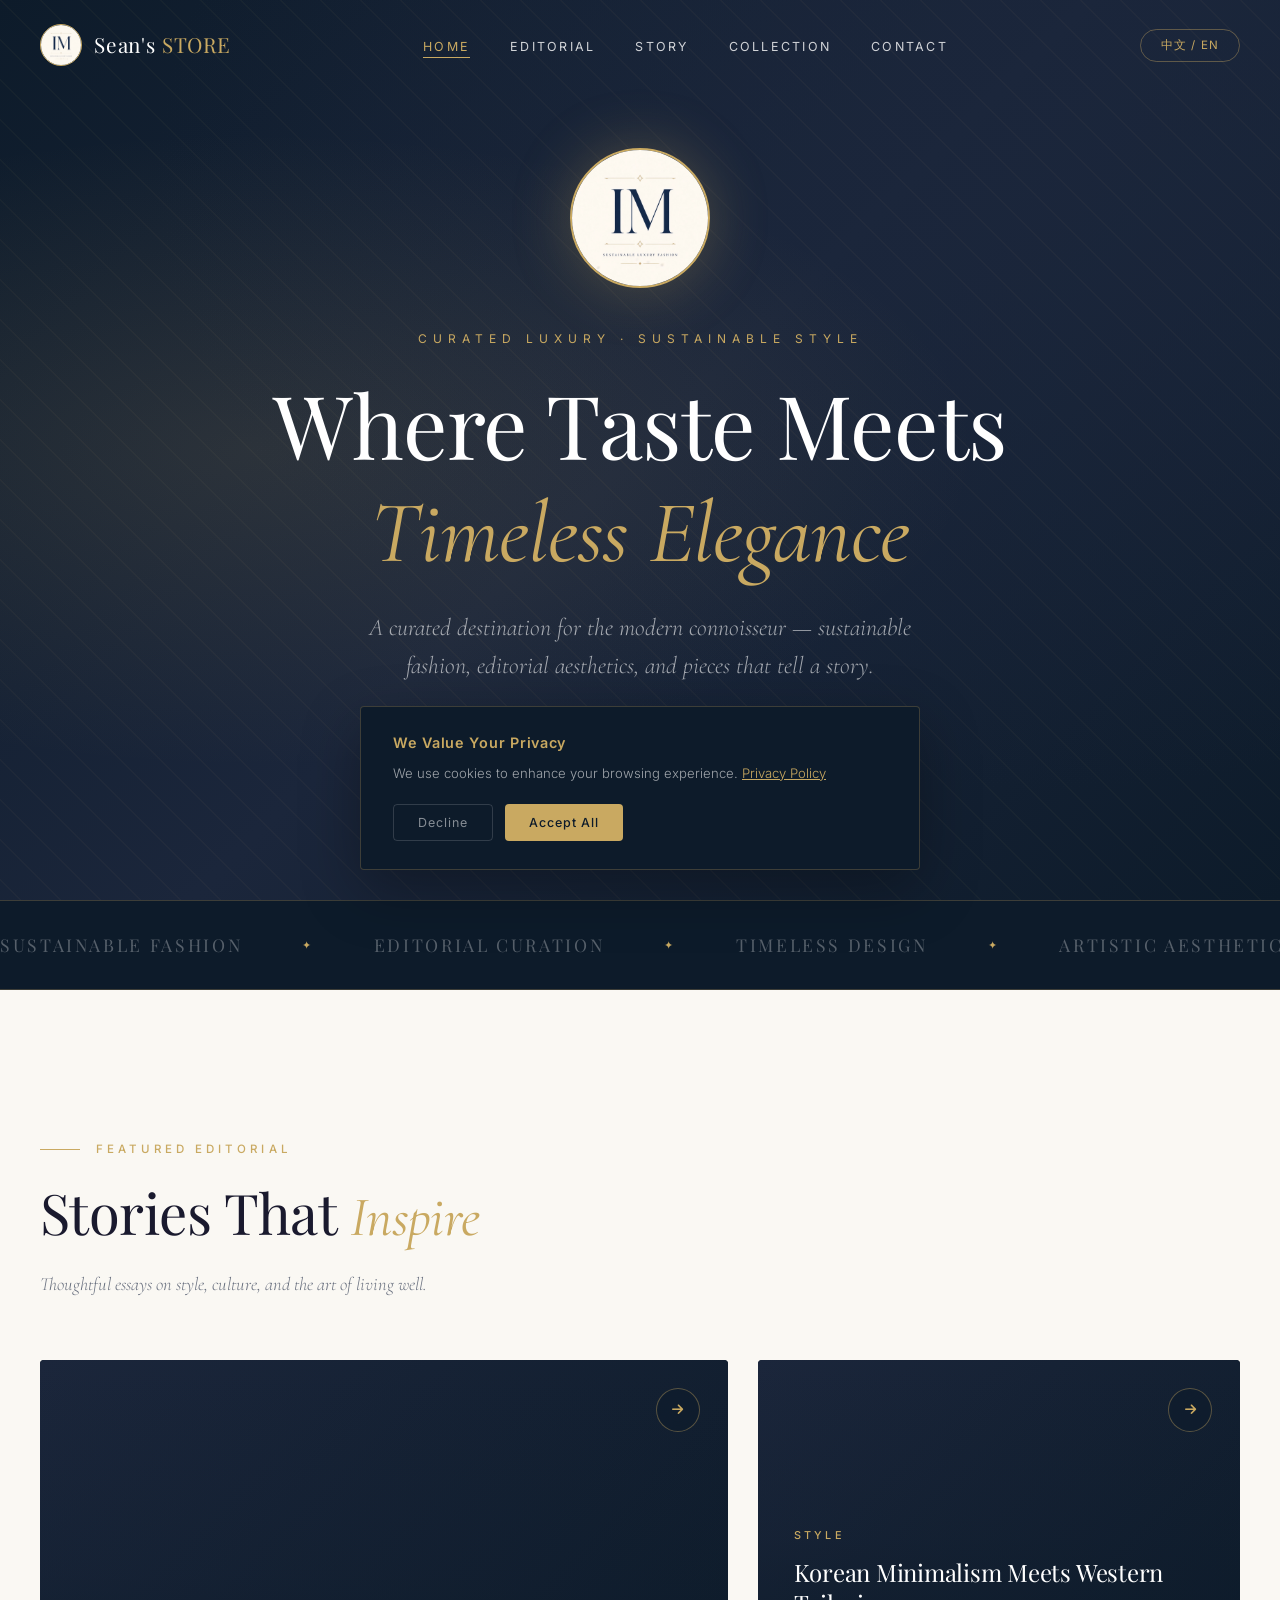
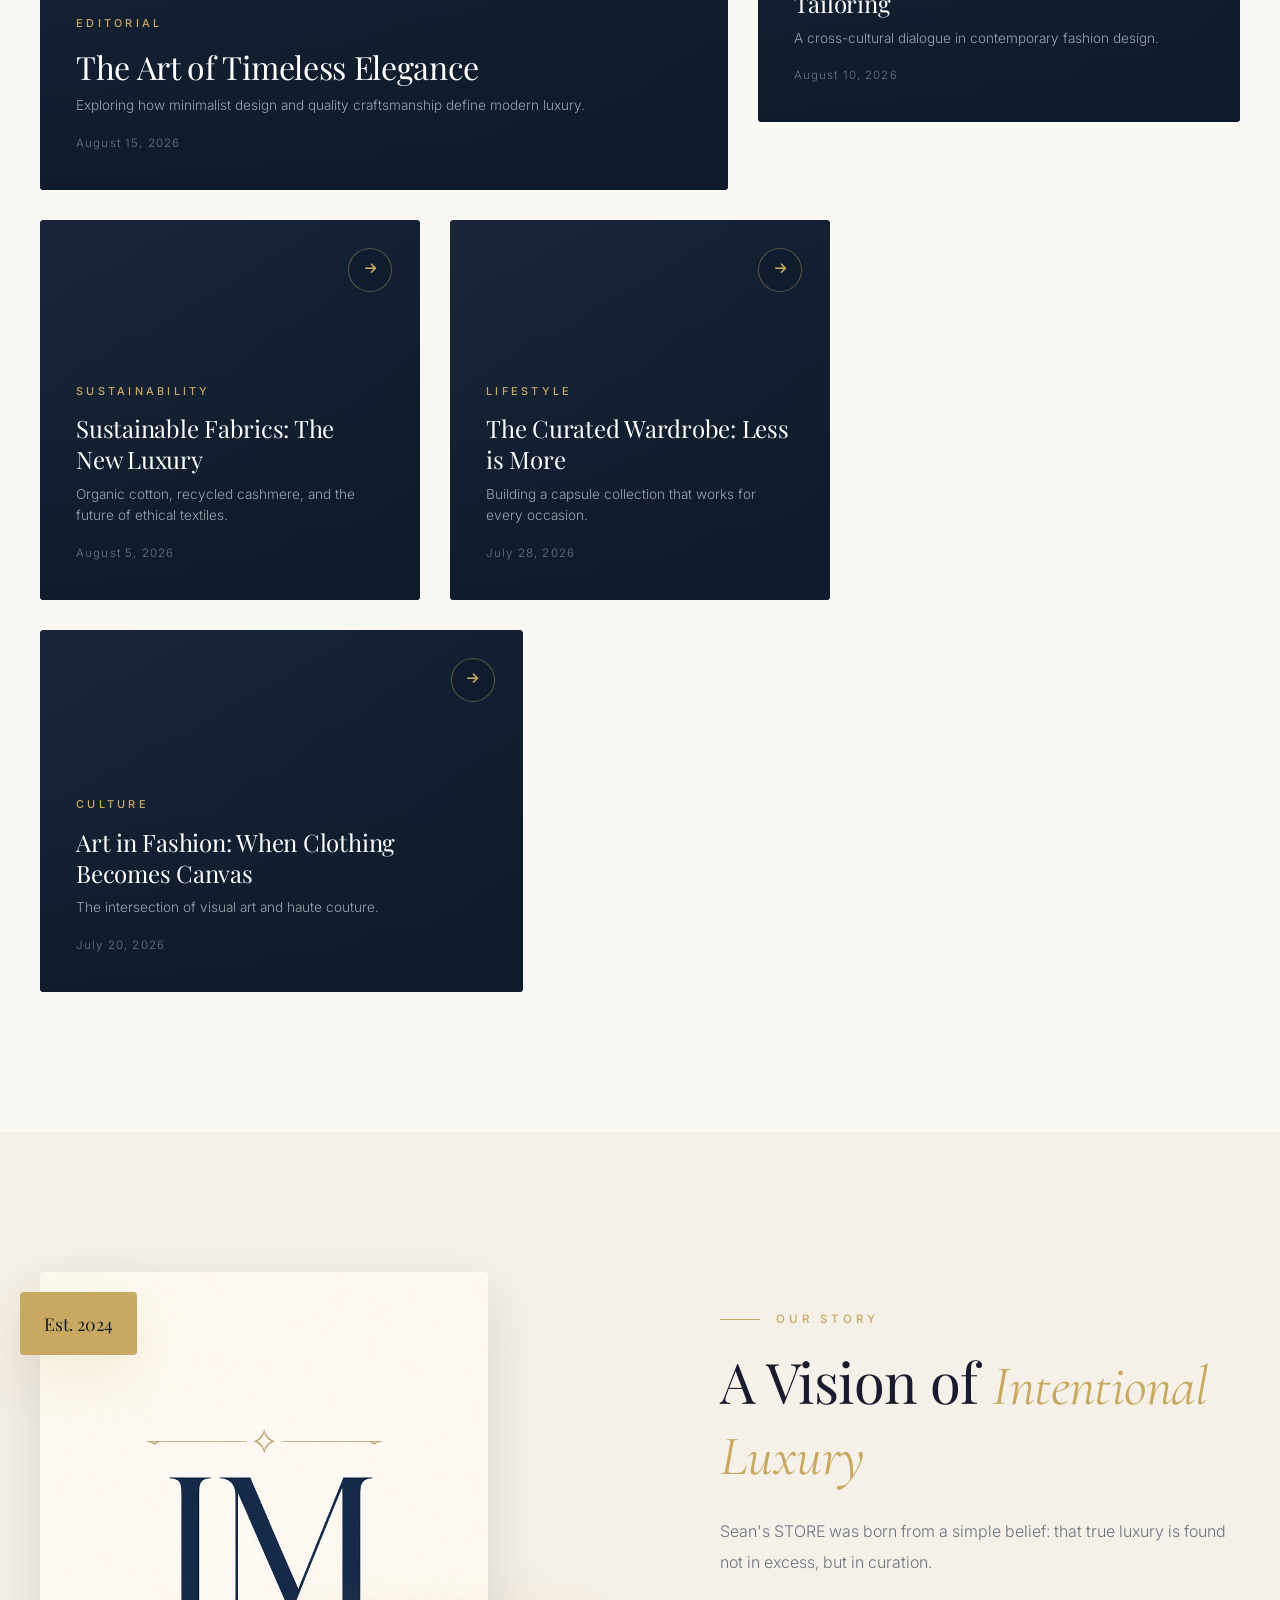
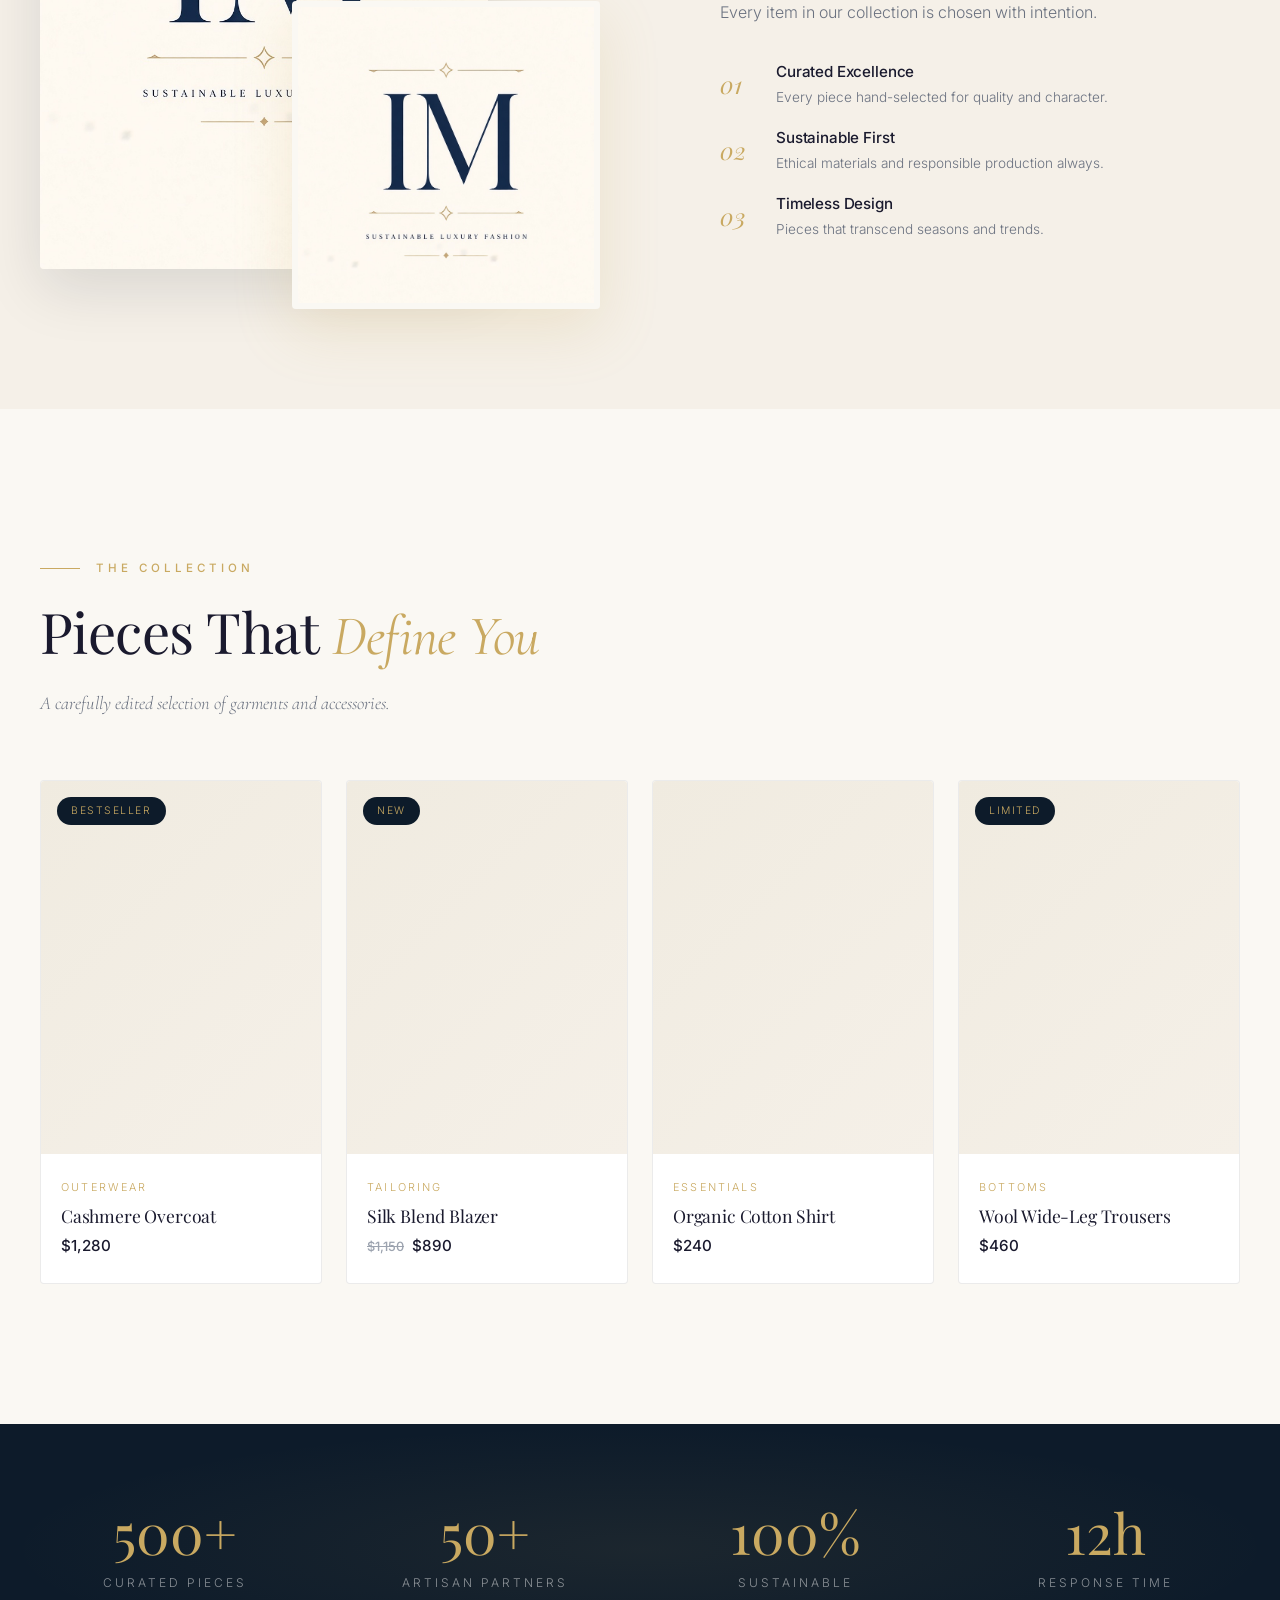
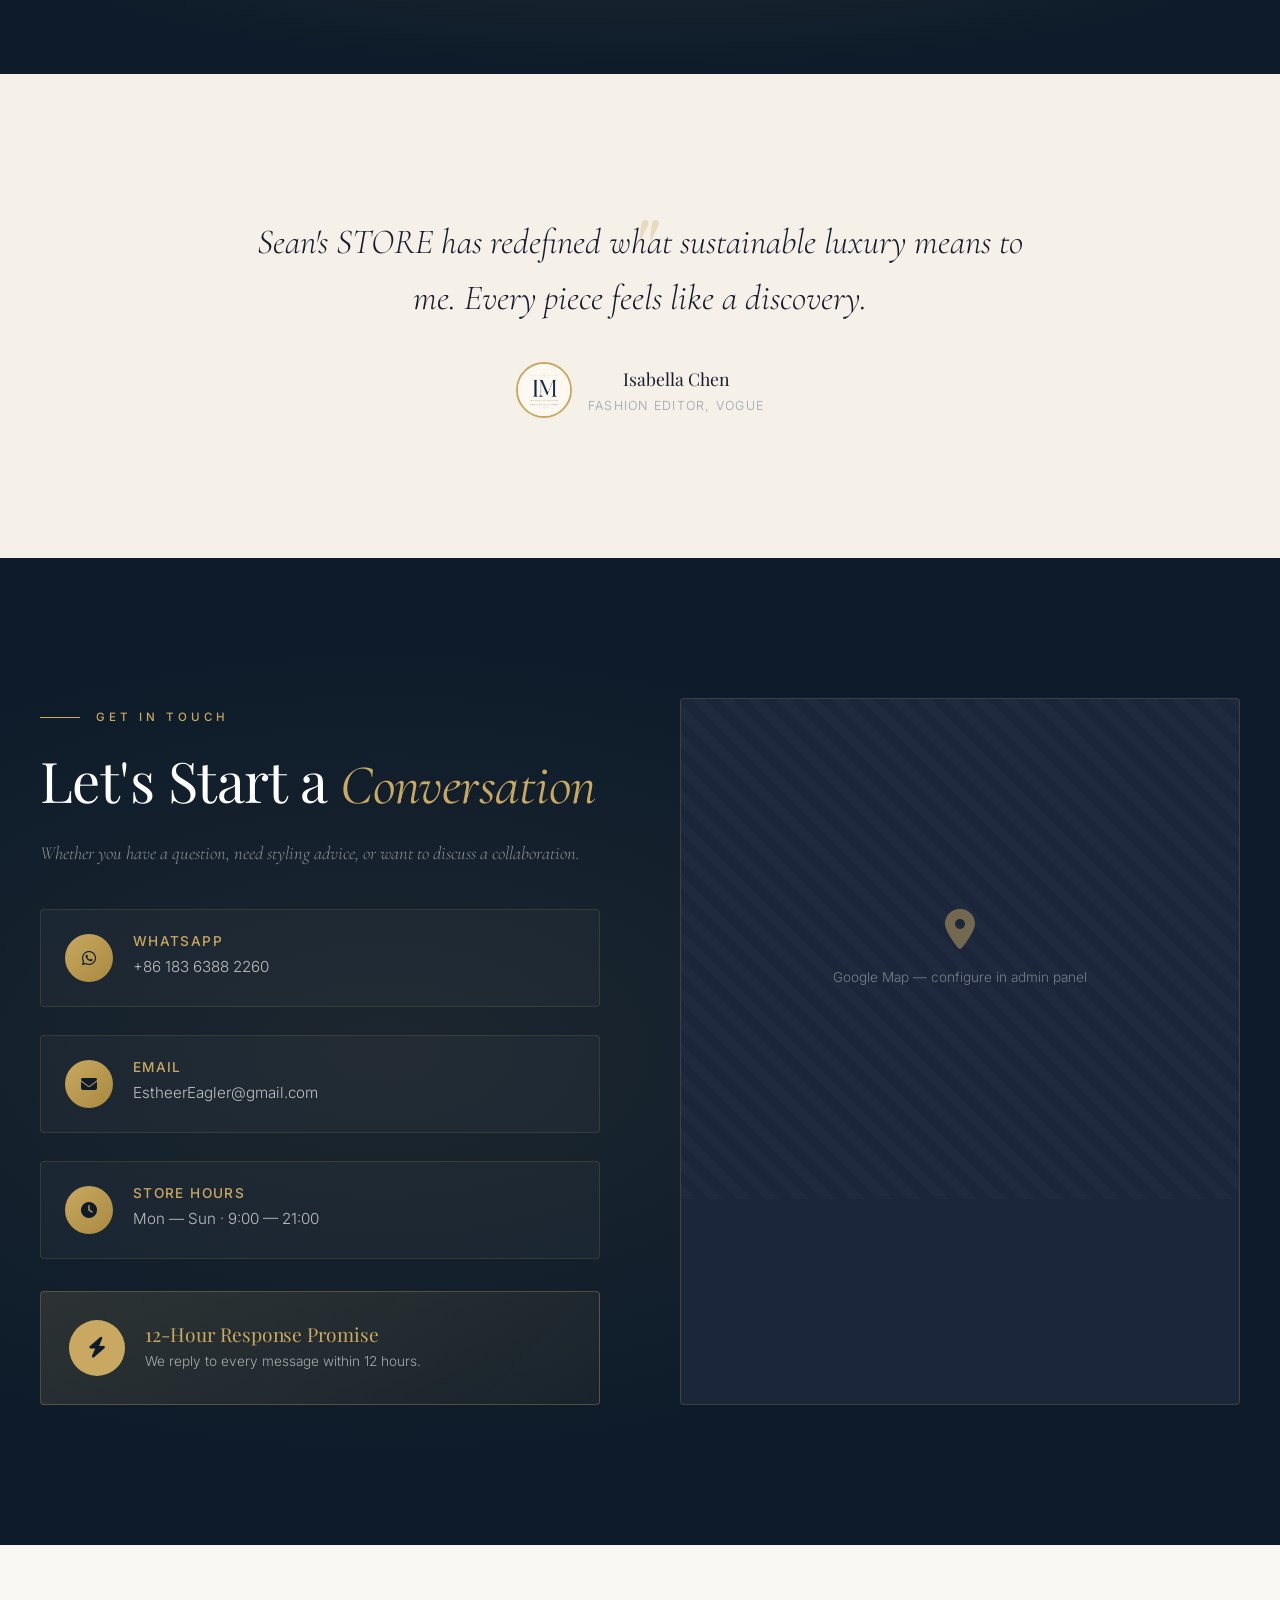
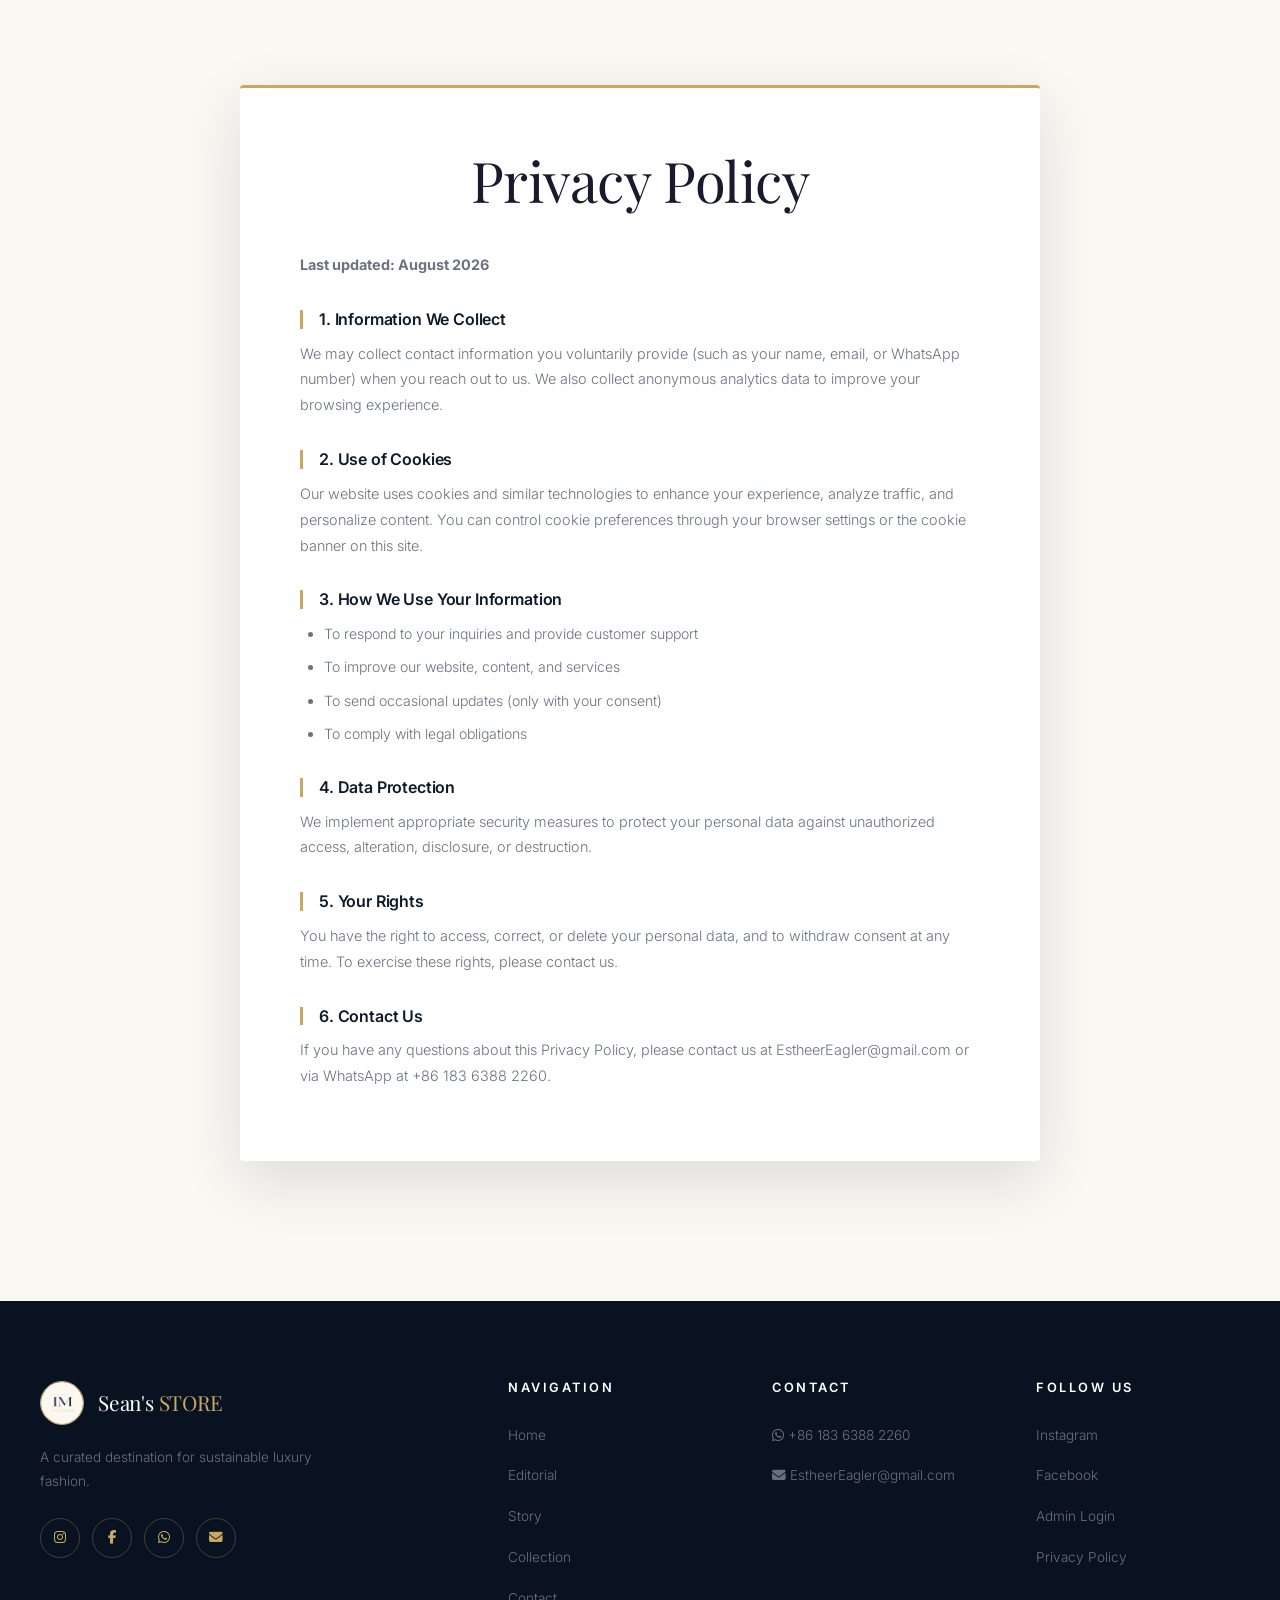
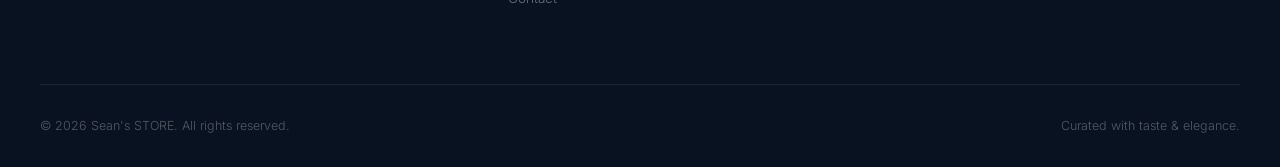
==== commit a0ba6787: "Add files via upload" ====
--- a/index.html
+++ b/index.html
@@ -1,782 +1,1047 @@
 <!DOCTYPE html>
 <html lang="en">
 <head>
-  <meta charset="UTF-8" />
-  <meta name="viewport" content="width=device-width, initial-scale=1.0" />
-  <title>Sean's STORE | Sustainable Luxury Fashion Magazine</title>
-  <meta name="description" content="Sean's STORE — Curated luxury fashion, sustainable style and editorial aesthetics. A sustainable fashion magazine for the modern connoisseur." />
-  <meta name="keywords" content="sustainable fashion magazine, luxury fashion, curated style, minimalist outfits, sustainable lifestyle, editorial fashion, taste aesthetics, Sean's STORE" />
-  <meta name="author" content="Sean's STORE" />
-  <meta name="robots" content="index, follow" />
-  <link rel="canonical" href="./" />
-  <meta property="og:type" content="website" />
-  <meta property="og:title" content="Sean's STORE | Sustainable Luxury Fashion Magazine" />
-  <meta property="og:description" content="Curated luxury fashion, sustainable style and editorial aesthetics." />
-  <meta property="og:image" content="logo.jpg" />
-  <meta property="og:site_name" content="Sean's STORE" />
-  <meta name="twitter:card" content="summary_large_image" />
-  <meta name="twitter:title" content="Sean's STORE | Sustainable Luxury Fashion" />
-  <meta name="twitter:description" content="Curated luxury fashion and editorial aesthetics." />
-  <link rel="icon" type="image/jpeg" href="logo.jpg" />
-
-  <script type="application/ld+json">
-  {
-    "@context": "https://schema.org",
-    "@type": "Store",
-    "name": "Sean's STORE",
-    "description": "Curated luxury fashion, sustainable style and editorial aesthetics. A sustainable fashion magazine.",
-    "url": "./",
-    "logo": "logo.jpg",
-    "image": "logo.jpg",
-    "inLanguage": ["en", "zh-CN"],
-    "address": { "@type": "PostalAddress", "addressCountry": "CN" },
-    "contactPoint": {
-      "@type": "ContactPoint",
-      "telephone": "+86-183-6388-2260",
-      "contactType": "customer service",
-      "email": "EstheerEagler@gmail.com",
-      "availableLanguage": ["English", "Chinese"]
-    },
-    "openingHours": "Mo-Su 09:00-21:00",
-    "priceRange": "$$$"
-  }
-  </script>
-
-  <link rel="stylesheet" href="https://cdnjs.cloudflare.com/ajax/libs/font-awesome/6.5.1/css/all.min.css" />
-  <style>
-    @import url('https://fonts.googleapis.com/css2?family=Playfair+Display:ital,wght@0,400;0,500;0,600;0,700;1,400;1,500&family=Inter:wght@300;400;500;600;700&family=Cormorant+Garamond:ital,wght@0,300;0,400;0,500;1,300;1,400;1,500&display=swap');
-
-    :root {
-      --navy: #0d1b2a;
-      --navy-light: #1b263b;
-      --gold: #c9a961;
-      --gold-light: #e0c98f;
-      --gold-dark: #a8893f;
-      --ivory: #faf8f3;
-      --ivory-dark: #f0ebe0;
-      --cream: #f5f0e8;
-      --text: #1a1a2e;
-      --text-light: #6b7280;
-      --text-muted: #9ca3af;
-      --white: #ffffff;
-      --border: rgba(201, 169, 97, 0.25);
-      --border-light: rgba(0, 0, 0, 0.08);
-      --shadow: 0 20px 60px rgba(13, 27, 42, 0.12);
-      --shadow-gold: 0 20px 60px rgba(201, 169, 97, 0.2);
-      --font-display: 'Playfair Display', 'Cormorant Garamond', Georgia, serif;
-      --font-serif: 'Cormorant Garamond', 'Playfair Display', Georgia, serif;
-      --font-sans: 'Inter', -apple-system, BlinkMacSystemFont, sans-serif;
-      --ease: cubic-bezier(0.25, 0.46, 0.45, 0.94);
-      --ease-out: cubic-bezier(0.16, 1, 0.3, 1);
+    <meta charset="UTF-8">
+    <meta name="viewport" content="width=device-width, initial-scale=1.0">
+    <title>Sean's STORE | Sustainable Luxury Fashion Magazine</title>
+    <meta name="description" content="Sean's STORE — Curated luxury fashion, sustainable style and editorial aesthetics. A sustainable fashion magazine for the modern connoisseur.">
+    <meta name="keywords" content="sustainable fashion magazine, luxury fashion, curated style, minimalist outfits, sustainable lifestyle, editorial fashion, taste aesthetics, Sean's STORE">
+    <meta name="author" content="Sean's STORE">
+    <meta name="robots" content="index, follow">
+    <link rel="canonical" href="./">
+    <meta property="og:type" content="website">
+    <meta property="og:title" content="Sean's STORE | Sustainable Luxury Fashion Magazine">
+    <meta property="og:description" content="Curated luxury fashion, sustainable style and editorial aesthetics.">
+    <meta property="og:image" content="logo.jpg">
+    <meta property="og:site_name" content="Sean's STORE">
+    <meta name="twitter:card" content="summary_large_image">
+    <meta name="twitter:title" content="Sean's STORE | Sustainable Luxury Fashion">
+    <meta name="twitter:description" content="Curated luxury fashion and editorial aesthetics.">
+    <link rel="icon" type="image/jpeg" href="logo.jpg">
+
+    <script type="application/ld+json">
+    {
+        "@context": "https://schema.org",
+        "@type": "Store",
+        "name": "Sean's STORE",
+        "description": "Curated luxury fashion, sustainable style and editorial aesthetics. A sustainable fashion magazine.",
+        "url": "./",
+        "logo": "logo.jpg",
+        "image": "logo.jpg",
+        "inLanguage": ["en", "zh-CN"],
+        "address": { "@type": "PostalAddress", "addressCountry": "CN" },
+        "contactPoint": {
+            "@type": "ContactPoint",
+            "telephone": "+86-183-6388-2260",
+            "contactType": "customer service",
+            "email": "EstheerEagler@gmail.com",
+            "availableLanguage": ["English", "Chinese"]
+        },
+        "openingHours": "Mo-Su 09:00-21:00",
+        "priceRange": "$$$"
     }
-
-    * { box-sizing: border-box; margin: 0; padding: 0; }
-    html { scroll-behavior: smooth; }
-    body {
-      background: var(--ivory);
-      color: var(--text);
-      font-family: var(--font-sans);
-      line-height: 1.8;
-      font-weight: 300;
-      -webkit-font-smoothing: antialiased;
-      overflow-x: hidden;
-    }
-    img { display: block; width: 100%; max-width: 100%; }
-    a { color: inherit; text-decoration: none; transition: color 0.3s var(--ease); }
-    h1, h2, h3, h4, h5 { font-family: var(--font-display); font-weight: 400; letter-spacing: -0.01em; line-height: 1.15; }
-    h1 { font-size: clamp(2.8rem, 7vw, 5.5rem); }
-    h2 { font-size: clamp(2rem, 4.5vw, 3.5rem); }
-    h3 { font-size: clamp(1.3rem, 2.5vw, 1.8rem); }
-    p { font-size: 0.95rem; color: var(--text-light); }
-
-    .container { max-width: 1400px; margin: 0 auto; padding: 0 40px; }
-    .section { padding: 140px 0; position: relative; }
-    .section-label {
-      display: inline-flex; align-items: center; gap: 16px;
-      font-size: 0.72rem; letter-spacing: 0.35em; text-transform: uppercase;
-      color: var(--gold); margin-bottom: 20px; font-weight: 500;
-    }
-    .section-label::before {
-      content: ''; width: 40px; height: 1px; background: var(--gold);
-    }
-    .section-title { margin-bottom: 20px; }
-    .section-title em { font-style: italic; color: var(--gold); font-family: var(--font-serif); }
-    .section-desc {
-      font-family: var(--font-serif); font-size: 1.15rem; color: var(--text-light);
-      max-width: 600px; line-height: 1.7; font-style: italic;
-    }
-
-    .navbar {
-      position: fixed; top: 0; left: 0; right: 0; z-index: 1000;
-      padding: 24px 0; transition: all 0.5s var(--ease);
-      background: transparent;
-    }
-    .navbar.scrolled {
-      background: rgba(13, 27, 42, 0.95);
-      backdrop-filter: blur(20px);
-      -webkit-backdrop-filter: blur(20px);
-      padding: 16px 0;
-      box-shadow: 0 4px 30px rgba(0,0,0,0.15);
-    }
-    .nav-inner { display: flex; align-items: center; justify-content: space-between; }
-    .nav-logo { display: flex; align-items: center; gap: 12px; }
-    .nav-logo img { height: 42px; width: 42px; border-radius: 50%; object-fit: cover; border: 1.5px solid var(--gold); }
-    .nav-logo-text { font-family: var(--font-display); font-size: 1.3rem; color: var(--white); letter-spacing: 0.04em; }
-    .nav-logo-text span { color: var(--gold); }
-
-    .nav-links { display: flex; align-items: center; gap: 40px; list-style: none; }
-    .nav-links a {
-      font-size: 0.78rem; letter-spacing: 0.18em; text-transform: uppercase;
-      color: rgba(255,255,255,0.8); position: relative; padding: 4px 0; font-weight: 400;
-    }
-    .nav-links a::after {
-      content: ''; position: absolute; bottom: 0; left: 0; width: 0; height: 1px; background: var(--gold); transition: width 0.4s var(--ease);
-    }
-    .nav-links a:hover, .nav-links a.active { color: var(--gold); }
-    .nav-links a:hover::after, .nav-links a.active::after { width: 100%; }
-
-    .nav-actions { display: flex; align-items: center; gap: 16px; }
-    .lang-btn {
-      background: transparent; border: 1px solid rgba(201,169,97,0.4); padding: 8px 20px; border-radius: 100px; font-size: 0.72rem;
-      letter-spacing: 0.1em; cursor: pointer; color: var(--gold); transition: all 0.3s var(--ease); font-family: var(--font-sans);
-    }
-    .lang-btn:hover { background: var(--gold); color: var(--navy); border-color: var(--gold); }
-    .hamburger { display: none; background: none; border: none; font-size: 1.3rem; cursor: pointer; color: var(--white); }
-
-    .mobile-menu {
-      position: fixed; top: 0; left: 0; right: 0; bottom: 0; background: var(--navy); z-index: 999;
-      display: flex; flex-direction: column; align-items: center; justify-content: center; gap: 32px;
-      opacity: 0; pointer-events: none; transition: opacity 0.5s var(--ease);
-    }
-    .mobile-menu.open { opacity: 1; pointer-events: all; }
-    .mobile-menu a { font-family: var(--font-display); font-size: 1.8rem; color: var(--white); letter-spacing: 0.05em; }
-    .mobile-menu a:hover { color: var(--gold); }
-    .mobile-close {
-      position: absolute; top: 28px; right: 40px; background: none; border: none; color: var(--white); font-size: 1.5rem; cursor: pointer;
-    }
-
-    .hero {
-      min-height: 100vh; position: relative; display: flex; align-items: center; background: var(--navy); overflow: hidden;
-    }
-    .hero-bg {
-      position: absolute; inset: 0; background:
-        radial-gradient(ellipse at 20% 50%, rgba(201,169,97,0.12) 0%, transparent 50%),
-        radial-gradient(ellipse at 80% 20%, rgba(27,38,59,0.8) 0%, transparent 60%),
-        linear-gradient(135deg, #0d1b2a 0%, #1b263b 50%, #0d1b2a 100%);
-    }
-    .hero-pattern {
-      position: absolute; inset: 0; opacity: 0.04; background-image: repeating-linear-gradient(45deg, var(--gold) 0, var(--gold) 1px, transparent 0, transparent 50%); background-size: 40px 40px;
-    }
-    .hero-content {
-      position: relative; z-index: 2; text-align: center; width: 100%; padding: 120px 40px 80px;
-    }
-    .hero-logo-wrap {
-      width: 140px; height: 140px; margin: 0 auto 40px; border-radius: 50%; overflow: hidden; border: 2px solid var(--gold); box-shadow: 0 0 60px rgba(201,169,97,0.3); animation: logoFloat 4s ease-in-out infinite;
-    }
-    .hero-logo-wrap img { width: 100%; height: 100%; object-fit: cover; }
-    @keyframes logoFloat { 0%,100%{transform:translateY(0)} 50%{transform:translateY(-10px)} }
-
-    .hero-eyebrow {
-      font-size: 0.75rem; letter-spacing: 0.5em; text-transform: uppercase; color: var(--gold); margin-bottom: 24px; font-weight: 400;
-    }
-    .hero-title { color: var(--white); margin-bottom: 24px; font-family: var(--font-display); }
-    .hero-title em { font-style: italic; color: var(--gold); font-family: var(--font-serif); }
-    .hero-subtitle {
-      font-family: var(--font-serif); font-size: clamp(1.1rem, 2vw, 1.5rem); color: rgba(255,255,255,0.6); font-weight: 300; font-style: italic; max-width: 600px; margin: 0 auto 50px; line-height: 1.6;
-    }
-    .hero-cta {
-      display: inline-flex; align-items: center; gap: 12px; padding: 16px 40px; background: transparent; border: 1px solid var(--gold); color: var(--gold); font-size: 0.8rem; letter-spacing: 0.2em; text-transform: uppercase; cursor: pointer; transition: all 0.4s var(--ease); font-family: var(--font-sans); position: relative; overflow: hidden;
-    }
-    .hero-cta::before { content: ''; position: absolute; inset: 0; background: var(--gold); transform: translateX(-101%); transition: transform 0.4s var(--ease); z-index: -1; }
-    .hero-cta:hover { color: var(--navy); }
-    .hero-cta:hover::before { transform: translateX(0); }
-    .hero-cta i { transition: transform 0.3s; }
-    .hero-cta:hover i { transform: translateX(4px); }
-
-    .hero-scroll-indicator {
-      position: absolute; bottom: 40px; left: 50%; transform: translateX(-50%); display: flex; flex-direction: column; align-items: center; gap: 12px; color: rgba(255,255,255,0.4); font-size: 0.65rem; letter-spacing: 0.3em; text-transform: uppercase; z-index: 2;
-    }
-    .hero-scroll-line { width: 1px; height: 50px; background: linear-gradient(to bottom, var(--gold), transparent); position: relative; overflow: hidden; }
-    .hero-scroll-line::after { content: ''; position: absolute; top: -50%; left: 0; width: 100%; height: 50%; background: var(--gold); animation: scrollLine 2s infinite; }
-    @keyframes scrollLine { 0%{top:-50%} 100%{top:100%} }
-
-    .marquee { background: var(--navy); padding: 28px 0; overflow: hidden; border-top: 1px solid var(--border); border-bottom: 1px solid var(--border); }
-    .marquee-track { display: flex; gap: 60px; white-space: nowrap; animation: marquee 30s linear infinite; }
-    .marquee-item { font-family: var(--font-display); font-size: 1.1rem; color: rgba(255,255,255,0.3); letter-spacing: 0.15em; text-transform: uppercase; display: flex; align-items: center; gap: 60px; }
-    .marquee-item::after { content: '✦'; color: var(--gold); font-size: 0.7rem; }
-    @keyframes marquee { 0%{transform:translateX(0)} 100%{transform:translateX(-50%)} }
-
-    .editorial-section { background: var(--ivory); }
-    .editorial-grid { display: grid; grid-template-columns: repeat(12, 1fr); gap: 30px; margin-top: 60px; }
-    .editorial-card { position: relative; overflow: hidden; cursor: pointer; background: var(--navy); border-radius: 4px; }
-    .editorial-card.large { grid-column: span 7; aspect-ratio: 16/10; }
-    .editorial-card.medium { grid-column: span 5; aspect-ratio: 4/3; }
-    .editorial-card.small { grid-column: span 4; aspect-ratio: 1; }
-    .editorial-card.wide { grid-column: span 8; aspect-ratio: 21/9; }
-    .editorial-card-img { position: absolute; inset: 0; transition: transform 0.8s var(--ease-out); background: linear-gradient(135deg, var(--navy-light), var(--navy)); }
-    .editorial-card-img img { width: 100%; height: 100%; object-fit: cover; opacity: 0.85; transition: opacity 0.5s; }
-    .editorial-card:hover .editorial-card-img { transform: scale(1.05); }
-    .editorial-card:hover .editorial-card-img img { opacity: 0.6; }
-    .editorial-card-overlay {
-      position: absolute; inset: 0; background: linear-gradient(to top, rgba(13,27,42,0.9) 0%, rgba(13,27,42,0.2) 50%, transparent 100%);
-      display: flex; flex-direction: column; justify-content: flex-end; padding: 36px;
-    }
-    .editorial-card-cat { font-size: 0.68rem; letter-spacing: 0.3em; text-transform: uppercase; color: var(--gold); margin-bottom: 12px; font-weight: 500; }
-    .editorial-card-title { font-family: var(--font-display); font-size: 1.5rem; color: var(--white); margin-bottom: 8px; line-height: 1.3; }
-    .editorial-card.large .editorial-card-title { font-size: 2rem; }
-    .editorial-card-excerpt { font-size: 0.85rem; color: rgba(255,255,255,0.6); line-height: 1.6; display: -webkit-box; -webkit-line-clamp: 2; -webkit-box-orient: vertical; overflow: hidden; }
-    .editorial-card-meta { display: flex; gap: 16px; margin-top: 16px; font-size: 0.72rem; color: rgba(255,255,255,0.4); letter-spacing: 0.1em; }
-    .editorial-card-arrow {
-      position: absolute; top: 28px; right: 28px; width: 44px; height: 44px; border-radius: 50%; border: 1px solid rgba(201,169,97,0.4); display: flex; align-items: center; justify-content: center; color: var(--gold); font-size: 0.8rem; transition: all 0.4s var(--ease); background: rgba(13,27,42,0.5); backdrop-filter: blur(10px);
-    }
-    .editorial-card:hover .editorial-card-arrow { background: var(--gold); color: var(--navy); border-color: var(--gold); transform: rotate(-45deg); }
-
-    .story-section { background: var(--cream); overflow: hidden; }
-    .story-grid { display: grid; grid-template-columns: 1fr 1fr; gap: 80px; align-items: center; }
-    .story-images { position: relative; }
-    .story-img-main { width: 80%; aspect-ratio: 3/4; border-radius: 4px; overflow: hidden; box-shadow: var(--shadow); }
-    .story-img-main img { width: 100%; height: 100%; object-fit: cover; }
-    .story-img-sub { position: absolute; bottom: -40px; right: 0; width: 55%; aspect-ratio: 1; border-radius: 4px; overflow: hidden; box-shadow: var(--shadow-gold); border: 6px solid var(--ivory); }
-    .story-img-sub img { width: 100%; height: 100%; object-fit: cover; }
-    .story-badge { position: absolute; top: 20px; left: -20px; background: var(--gold); color: var(--navy); padding: 16px 24px; border-radius: 4px; font-family: var(--font-display); font-size: 1.1rem; box-shadow: var(--shadow-gold); }
-    .story-content { padding-left: 40px; }
-    .story-content .section-title { margin-bottom: 28px; }
-    .story-text { font-size: 1rem; line-height: 1.9; margin-bottom: 20px; color: var(--text-light); }
-    .story-features { margin-top: 36px; display: flex; flex-direction: column; gap: 20px; }
-    .story-feature { display: flex; gap: 16px; align-items: flex-start; }
-    .story-feature-num { font-family: var(--font-display); font-size: 1.5rem; color: var(--gold); font-style: italic; min-width: 40px; }
-    .story-feature-text h4 { font-family: var(--font-sans); font-size: 0.95rem; font-weight: 500; margin-bottom: 4px; }
-    .story-feature-text p { font-size: 0.85rem; }
-
-    .collection-section { background: var(--ivory); }
-    .collection-header { display: flex; justify-content: space-between; align-items: flex-end; margin-bottom: 60px; }
-    .collection-grid { display: grid; grid-template-columns: repeat(4, 1fr); gap: 24px; }
-    .product-card { background: var(--white); border-radius: 4px; overflow: hidden; transition: all 0.5s var(--ease); cursor: pointer; border: 1px solid var(--border-light); }
-    .product-card:hover { transform: translateY(-8px); box-shadow: var(--shadow); }
-    .product-img { aspect-ratio: 3/4; position: relative; overflow: hidden; background: linear-gradient(135deg, var(--ivory-dark), var(--cream)); }
-    .product-img img { width: 100%; height: 100%; object-fit: cover; transition: transform 0.6s var(--ease); }
-    .product-card:hover .product-img img { transform: scale(1.08); }
-    .product-tag { position: absolute; top: 16px; left: 16px; background: var(--navy); color: var(--gold); padding: 5px 14px; border-radius: 100px; font-size: 0.65rem; letter-spacing: 0.15em; text-transform: uppercase; }
-    .product-info { padding: 24px 20px; }
-    .product-cat { font-size: 0.68rem; letter-spacing: 0.2em; text-transform: uppercase; color: var(--gold); margin-bottom: 8px; }
-    .product-name { font-family: var(--font-display); font-size: 1.1rem; margin-bottom: 6px; }
-    .product-price { font-size: 0.95rem; color: var(--text); font-weight: 500; }
-    .product-price span { color: var(--text-muted); text-decoration: line-through; font-size: 0.8rem; margin-right: 8px; }
-
-    .stats-band { background: var(--navy); padding: 80px 0; position: relative; overflow: hidden; }
-    .stats-band::before { content: ''; position: absolute; inset: 0; background: radial-gradient(ellipse at center, rgba(201,169,97,0.08) 0%, transparent 70%); }
-    .stats-grid { display: grid; grid-template-columns: repeat(4, 1fr); gap: 40px; position: relative; z-index: 1; }
-    .stat-item { text-align: center; }
-    .stat-num { font-family: var(--font-display); font-size: 3.5rem; color: var(--gold); line-height: 1; margin-bottom: 12px; }
-    .stat-label { font-size: 0.75rem; letter-spacing: 0.25em; text-transform: uppercase; color: rgba(255,255,255,0.5); }
-
-    .testimonial-section { background: var(--cream); }
-    .testimonial-wrap { max-width: 800px; margin: 0 auto; text-align: center; }
-    .testimonial-quote {
-      font-family: var(--font-serif); font-size: clamp(1.4rem, 3vw, 2.2rem); font-style: italic; line-height: 1.6; color: var(--text); margin-bottom: 36px; position: relative;
-    }
-    .testimonial-quote::before { content: '"'; font-family: var(--font-display); font-size: 6rem; color: var(--gold); opacity: 0.3; position: absolute; top: -40px; left: 50%; transform: translateX(-50%); }
-    .testimonial-author { display: flex; align-items: center; justify-content: center; gap: 16px; }
-    .testimonial-avatar { width: 56px; height: 56px; border-radius: 50%; overflow: hidden; border: 2px solid var(--gold); }
-    .testimonial-avatar img { width: 100%; height: 100%; object-fit: cover; }
-    .testimonial-name { font-family: var(--font-display); font-size: 1.1rem; }
-    .testimonial-role { font-size: 0.78rem; color: var(--text-muted); letter-spacing: 0.1em; text-transform: uppercase; }
-
-    .contact-section { background: var(--navy); color: var(--white); position: relative; overflow: hidden; }
-    .contact-section::before { content: ''; position: absolute; inset: 0; background: radial-gradient(ellipse at 30% 50%, rgba(201,169,97,0.08) 0%, transparent 60%); }
-    .contact-grid { display: grid; grid-template-columns: 1fr 1fr; gap: 80px; position: relative; z-index: 1; }
-    .contact-section .section-label { color: var(--gold); }
-    .contact-section .section-title { color: var(--white); }
-    .contact-section .section-desc { color: rgba(255,255,255,0.5); }
-    .contact-info { display: flex; flex-direction: column; gap: 28px; margin-top: 40px; }
-    .contact-item { display: flex; gap: 20px; align-items: flex-start; padding: 24px; background: rgba(255,255,255,0.03); border: 1px solid rgba(201,169,97,0.15); border-radius: 4px; transition: all 0.4s var(--ease); }
-    .contact-item:hover { background: rgba(201,169,97,0.05); border-color: rgba(201,169,97,0.3); transform: translateX(6px); }
-    .contact-icon { width: 48px; height: 48px; border-radius: 50%; flex-shrink: 0; background: linear-gradient(135deg, var(--gold), var(--gold-dark)); display: flex; align-items: center; justify-content: center; color: var(--navy); font-size: 1rem; }
-    .contact-item h4 { font-family: var(--font-sans); font-size: 0.85rem; font-weight: 500; color: var(--gold); margin-bottom: 4px; letter-spacing: 0.1em; text-transform: uppercase; }
-    .contact-item a, .contact-item p { color: rgba(255,255,255,0.7); font-size: 0.95rem; }
-    .contact-item a:hover { color: var(--gold); }
-    .response-promise { margin-top: 32px; padding: 28px; background: linear-gradient(135deg, rgba(201,169,97,0.15), rgba(201,169,97,0.05)); border: 1px solid rgba(201,169,97,0.3); border-radius: 4px; display: flex; gap: 20px; align-items: center; }
-    .response-promise .icon { width: 56px; height: 56px; border-radius: 50%; flex-shrink: 0; background: var(--gold); display: flex; align-items: center; justify-content: center; color: var(--navy); font-size: 1.3rem; }
-    .response-promise h4 { color: var(--gold); font-family: var(--font-display); font-size: 1.2rem; margin-bottom: 4px; }
-    .response-promise p { color: rgba(255,255,255,0.6); font-size: 0.85rem; }
-
-    .contact-map { border-radius: 4px; overflow: hidden; min-height: 500px; border: 1px solid rgba(201,169,97,0.2); background: var(--navy-light); }
-    .contact-map iframe { width: 100%; height: 100%; min-height: 500px; border: 0; }
-    .map-placeholder { display: flex; align-items: center; justify-content: center; height: 500px; color: rgba(255,255,255,0.3); text-align: center; background: repeating-linear-gradient(45deg, rgba(255,255,255,0.02), rgba(255,255,255,0.02) 10px, transparent 10px, transparent 20px); }
-    .map-placeholder i { font-size: 2.5rem; color: var(--gold); opacity: 0.5; margin-bottom: 16px; display: block; }
-
-    .manifesto-section {
-      background: var(--navy); padding: 120px 0; text-align: center; position: relative; overflow: hidden;
-    }
-    .manifesto-section::before { content: ''; position: absolute; inset: 0; background: radial-gradient(ellipse at center, rgba(201,169,97,0.08) 0%, transparent 70%); }
-    .manifesto-inner { max-width: 800px; margin: 0 auto; position: relative; z-index: 1; }
-    .manifesto-quote { font-family: var(--font-display); font-size: 6rem; color: var(--gold); line-height: 1; opacity: 0.4; margin-bottom: -20px; }
-    .manifesto-text { font-family: var(--font-serif); font-size: clamp(1.4rem, 3vw, 2rem); color: var(--white); line-height: 1.6; font-style: italic; margin-bottom: 36px; font-weight: 300; }
-    .manifesto-line { width: 60px; height: 1px; background: var(--gold); margin: 0 auto 24px; }
-    .manifesto-author { font-size: 0.75rem; letter-spacing: 0.25em; text-transform: uppercase; color: rgba(255,255,255,0.5); }
-
-    .privacy-section { background: var(--ivory); }
-    .privacy-content { max-width: 800px; margin: 0 auto; background: var(--white); padding: 60px; border-radius: 4px; box-shadow: var(--shadow); border-top: 3px solid var(--gold); }
-    .privacy-content h2 { text-align: center; margin-bottom: 40px; }
-    .privacy-content h3 { font-family: var(--font-sans); font-size: 1rem; font-weight: 600; margin: 32px 0 12px; color: var(--navy); padding-left: 16px; border-left: 3px solid var(--gold); }
-    .privacy-content p { font-size: 0.9rem; margin-bottom: 12px; line-height: 1.8; }
-    .privacy-content ul { padding-left: 24px; margin-bottom: 16px; }
-    .privacy-content li { font-size: 0.88rem; color: var(--text-light); margin-bottom: 8px; }
-
-    .footer { background: #081220; color: rgba(255,255,255,0.5); padding: 80px 0 30px; }
-    .footer-grid { display: grid; grid-template-columns: 2fr 1fr 1fr 1fr; gap: 60px; margin-bottom: 60px; }
-    .footer-brand-logo { display: flex; align-items: center; gap: 14px; margin-bottom: 20px; }
-    .footer-brand-logo img { width: 44px; height: 44px; border-radius: 50%; border: 1.5px solid var(--gold); }
-    .footer-brand-logo h3 { color: var(--white); font-size: 1.3rem; }
-    .footer-brand-logo h3 span { color: var(--gold); }
-    .footer-brand p { font-size: 0.85rem; line-height: 1.8; max-width: 320px; color: rgba(255,255,255,0.4); }
-    .footer-social { display: flex; gap: 12px; margin-top: 24px; }
-    .footer-social a { width: 40px; height: 40px; border-radius: 50%; border: 1px solid rgba(201,169,97,0.3); display: flex; align-items: center; justify-content: center; color: var(--gold); font-size: 0.85rem; transition: all 0.3s; }
-    .footer-social a:hover { background: var(--gold); color: var(--navy); border-color: var(--gold); }
-    .footer-col h4 { color: var(--white); font-family: var(--font-sans); font-size: 0.8rem; font-weight: 600; letter-spacing: 0.2em; text-transform: uppercase; margin-bottom: 24px; }
-    .footer-col ul { list-style: none; }
-    .footer-col li { margin-bottom: 12px; }
-    .footer-col a { font-size: 0.85rem; color: rgba(255,255,255,0.4); transition: color 0.3s; }
-    .footer-col a:hover { color: var(--gold); }
-    .footer-bottom { border-top: 1px solid rgba(255,255,255,0.08); padding-top: 30px; display: flex; justify-content: space-between; align-items: center; font-size: 0.78rem; color: rgba(255,255,255,0.3); }
-
-    @media (max-width: 1200px) {
-      .container { padding: 0 30px; }
-      .editorial-card.large { grid-column: span 12; }
-      .editorial-card.medium { grid-column: span 6; }
-      .editorial-card.small { grid-column: span 6; }
-      .editorial-card.wide { grid-column: span 12; }
-      .collection-grid { grid-template-columns: repeat(3, 1fr); }
-      .story-grid { gap: 50px; }
-    }
-
-    @media (max-width: 992px) {
-      .nav-links { display: none; }
-      .hamburger { display: block; }
-      .section { padding: 100px 0; }
-      .story-grid { grid-template-columns: 1fr; gap: 60px; }
-      .story-content { padding-left: 0; }
-      .story-img-sub { display: none; }
-      .story-img-main { width: 100%; }
-      .contact-grid { grid-template-columns: 1fr; gap: 50px; }
-      .collection-grid { grid-template-columns: repeat(2, 1fr); }
-      .stats-grid { grid-template-columns: repeat(2, 1fr); gap: 30px; }
-      .footer-grid { grid-template-columns: 1fr 1fr; gap: 40px; }
-      .editorial-card.medium, .editorial-card.small { grid-column: span 12; }
-    }
-
-    @media (max-width: 640px) {
-      .container { padding: 0 20px; }
-      .section { padding: 80px 0; }
-      .hero-content { padding: 100px 20px 60px; }
-      .hero-logo-wrap { width: 100px; height: 100px; }
-      .collection-grid { grid-template-columns: 1fr; }
-      .stats-grid { grid-template-columns: 1fr 1fr; gap: 20px; }
-      .stat-num { font-size: 2.5rem; }
-      .footer-grid { grid-template-columns: 1fr; gap: 32px; }
-      .footer-bottom { flex-direction: column; gap: 8px; text-align: center; }
-      .privacy-content { padding: 32px 24px; }
-      .editorial-card-overlay { padding: 24px; }
-      .editorial-card.large .editorial-card-title { font-size: 1.4rem; }
-      .collection-header { flex-direction: column; align-items: flex-start; gap: 16px; }
-    }
-  </style>
+    </script>
+
+    <!-- Mark JS available early for reveal animations -->
+    <script>document.documentElement.classList.add('js');</script>
+
+    <!-- ANALYTICS_CODE_PLACEHOLDER -->
+    <link rel="stylesheet" href="https://cdnjs.cloudflare.com/ajax/libs/font-awesome/6.5.1/css/all.min.css">
+    <style>
+/* ============================================
+   Sean's STORE — Luxury Fashion Editorial
+   Palette: Deep Navy + Champagne Gold + Ivory
+   ============================================ */
+
+@import url('https://fonts.googleapis.com/css2?family=Playfair+Display:ital,wght@0,400;0,500;0,600;0,700;1,400;1,500&family=Inter:wght@300;400;500;600&family=Cormorant+Garamond:ital,wght@0,300;0,400;0,500;1,300;1,400&display=swap');
+
+:root {
+  --navy: #0d1b2a;
+  --navy-light: #1b263b;
+  --navy-mid: #243447;
+  --gold: #c9a961;
+  --gold-light: #e0c98f;
+  --gold-dark: #a8893f;
+  --ivory: #faf8f3;
+  --ivory-dark: #f0ebe0;
+  --cream: #f5f0e8;
+  --text: #1a1a2e;
+  --text-light: #6b7280;
+  --text-muted: #9ca3af;
+  --white: #ffffff;
+  --border: rgba(201, 169, 97, 0.25);
+  --border-light: rgba(0, 0, 0, 0.08);
+  --shadow: 0 20px 60px rgba(13, 27, 42, 0.12);
+  --shadow-gold: 0 20px 60px rgba(201, 169, 97, 0.2);
+  --font-display: 'Playfair Display', 'Cormorant Garamond', Georgia, serif;
+  --font-serif: 'Cormorant Garamond', 'Playfair Display', Georgia, serif;
+  --font-sans: 'Inter', -apple-system, BlinkMacSystemFont, sans-serif;
+  --ease: cubic-bezier(0.25, 0.46, 0.45, 0.94);
+  --ease-out: cubic-bezier(0.16, 1, 0.3, 1);
+}
+
+* { margin: 0; padding: 0; box-sizing: border-box; }
+html { scroll-behavior: smooth; }
+body {
+  font-family: var(--font-sans);
+  background: var(--ivory);
+  color: var(--text);
+  line-height: 1.8;
+  font-weight: 300;
+  -webkit-font-smoothing: antialiased;
+  overflow-x: hidden;
+}
+
+::selection { background: var(--gold); color: var(--navy); }
+
+h1, h2, h3, h4, h5 { font-family: var(--font-display); font-weight: 400; letter-spacing: -0.01em; line-height: 1.15; }
+h1 { font-size: clamp(2.8rem, 7vw, 5.5rem); }
+h2 { font-size: clamp(2rem, 4.5vw, 3.5rem); }
+h3 { font-size: clamp(1.3rem, 2.5vw, 1.8rem); }
+p { font-size: 0.95rem; color: var(--text-light); }
+a { color: inherit; text-decoration: none; transition: color 0.3s var(--ease); }
+img { max-width: 100%; display: block; }
+
+.container { max-width: 1400px; margin: 0 auto; padding: 0 40px; }
+.container-narrow { max-width: 900px; margin: 0 auto; padding: 0 40px; }
+
+/* ===== Scroll Reveal ===== */
+.reveal, .reveal-left, .reveal-right, .reveal-scale { opacity: 1; transform: none; transition: opacity 0.9s var(--ease-out), transform 0.9s var(--ease-out); }
+html.js .reveal { opacity: 0; transform: translateY(40px); }
+html.js .reveal.visible { opacity: 1; transform: translateY(0); }
+html.js .reveal-left { opacity: 0; transform: translateX(-50px); }
+html.js .reveal-left.visible { opacity: 1; transform: translateX(0); }
+html.js .reveal-right { opacity: 0; transform: translateX(50px); }
+html.js .reveal-right.visible { opacity: 1; transform: translateX(0); }
+html.js .reveal-scale { opacity: 0; transform: scale(0.92); }
+html.js .reveal-scale.visible { opacity: 1; transform: scale(1); }
+
+/* ===== Navigation ===== */
+.navbar {
+  position: fixed; top: 0; left: 0; right: 0; z-index: 1000;
+  padding: 24px 0; transition: all 0.5s var(--ease);
+  background: transparent;
+}
+.navbar.scrolled {
+  background: rgba(13, 27, 42, 0.95);
+  backdrop-filter: blur(20px);
+  -webkit-backdrop-filter: blur(20px);
+  padding: 16px 0;
+  box-shadow: 0 4px 30px rgba(0,0,0,0.15);
+}
+.nav-inner { display: flex; align-items: center; justify-content: space-between; }
+.nav-logo { display: flex; align-items: center; gap: 12px; }
+.nav-logo img { height: 42px; width: 42px; border-radius: 50%; object-fit: cover; border: 1.5px solid var(--gold); }
+.nav-logo-text { font-family: var(--font-display); font-size: 1.3rem; color: var(--white); letter-spacing: 0.04em; }
+.nav-logo-text span { color: var(--gold); }
+
+.nav-links { display: flex; align-items: center; gap: 40px; list-style: none; }
+.nav-links a {
+  font-size: 0.78rem; letter-spacing: 0.18em; text-transform: uppercase;
+  color: rgba(255,255,255,0.8); position: relative; padding: 4px 0;
+  font-weight: 400;
+}
+.nav-links a::after {
+  content: ''; position: absolute; bottom: 0; left: 0; width: 0; height: 1px;
+  background: var(--gold); transition: width 0.4s var(--ease);
+}
+.nav-links a:hover, .nav-links a.active { color: var(--gold); }
+.nav-links a:hover::after, .nav-links a.active::after { width: 100%; }
+
+.nav-actions { display: flex; align-items: center; gap: 16px; }
+.lang-btn {
+  background: transparent; border: 1px solid rgba(201,169,97,0.4);
+  padding: 8px 20px; border-radius: 100px; font-size: 0.72rem;
+  letter-spacing: 0.1em; cursor: pointer; color: var(--gold);
+  transition: all 0.3s var(--ease); font-family: var(--font-sans);
+}
+.lang-btn:hover { background: var(--gold); color: var(--navy); border-color: var(--gold); }
+.hamburger { display: none; background: none; border: none; font-size: 1.3rem; cursor: pointer; color: var(--white); }
+
+/* Mobile Menu */
+.mobile-menu {
+  position: fixed; top: 0; left: 0; right: 0; bottom: 0;
+  background: var(--navy); z-index: 999;
+  display: flex; flex-direction: column; align-items: center; justify-content: center;
+  gap: 32px; opacity: 0; pointer-events: none; transition: opacity 0.5s var(--ease);
+}
+.mobile-menu.open { opacity: 1; pointer-events: all; }
+.mobile-menu a {
+  font-family: var(--font-display); font-size: 1.8rem; color: var(--white);
+  letter-spacing: 0.05em; transition: color 0.3s;
+}
+.mobile-menu a:hover { color: var(--gold); }
+.mobile-close {
+  position: absolute; top: 28px; right: 40px; background: none; border: none;
+  color: var(--white); font-size: 1.5rem; cursor: pointer;
+}
+
+/* ===== Hero ===== */
+.hero {
+  min-height: 100vh; position: relative; display: flex; align-items: center;
+  background: var(--navy); overflow: hidden;
+}
+.hero-bg {
+  position: absolute; inset: 0;
+  background:
+    radial-gradient(ellipse at 20% 50%, rgba(201,169,97,0.12) 0%, transparent 50%),
+    radial-gradient(ellipse at 80% 20%, rgba(27,38,59,0.8) 0%, transparent 60%),
+    linear-gradient(135deg, #0d1b2a 0%, #1b263b 50%, #0d1b2a 100%);
+}
+.hero-pattern {
+  position: absolute; inset: 0; opacity: 0.04;
+  background-image: repeating-linear-gradient(45deg, var(--gold) 0, var(--gold) 1px, transparent 0, transparent 50%);
+  background-size: 40px 40px;
+}
+.hero-content {
+  position: relative; z-index: 2; text-align: center; width: 100%;
+  padding: 120px 40px 80px;
+}
+.hero-logo-wrap {
+  width: 140px; height: 140px; margin: 0 auto 40px;
+  border-radius: 50%; overflow: hidden;
+  border: 2px solid var(--gold);
+  box-shadow: 0 0 60px rgba(201,169,97,0.3);
+  animation: logoFloat 4s ease-in-out infinite;
+}
+.hero-logo-wrap img { width: 100%; height: 100%; object-fit: cover; }
+@keyframes logoFloat { 0%,100%{transform:translateY(0)} 50%{transform:translateY(-10px)} }
+
+.hero-eyebrow {
+  font-size: 0.75rem; letter-spacing: 0.5em; text-transform: uppercase;
+  color: var(--gold); margin-bottom: 24px; font-weight: 400;
+}
+.hero-title {
+  color: var(--white); margin-bottom: 24px;
+  font-family: var(--font-display);
+}
+.hero-title em {
+  font-style: italic; color: var(--gold);
+  font-family: var(--font-serif);
+}
+.hero-subtitle {
+  font-family: var(--font-serif); font-size: clamp(1.1rem, 2vw, 1.5rem);
+  color: rgba(255,255,255,0.6); font-weight: 300; font-style: italic;
+  max-width: 600px; margin: 0 auto 50px; line-height: 1.6;
+}
+.hero-cta {
+  display: inline-flex; align-items: center; gap: 12px;
+  padding: 16px 40px; background: transparent;
+  border: 1px solid var(--gold); color: var(--gold);
+  font-size: 0.8rem; letter-spacing: 0.2em; text-transform: uppercase;
+  cursor: pointer; transition: all 0.4s var(--ease); font-family: var(--font-sans);
+  position: relative; overflow: hidden;
+}
+.hero-cta::before {
+  content: ''; position: absolute; inset: 0; background: var(--gold);
+  transform: translateX(-101%); transition: transform 0.4s var(--ease); z-index: -1;
+}
+.hero-cta:hover { color: var(--navy); }
+.hero-cta:hover::before { transform: translateX(0); }
+.hero-cta i { transition: transform 0.3s; }
+.hero-cta:hover i { transform: translateX(4px); }
+
+.hero-scroll-indicator {
+  position: absolute; bottom: 40px; left: 50%; transform: translateX(-50%);
+  display: flex; flex-direction: column; align-items: center; gap: 12px;
+  color: rgba(255,255,255,0.4); font-size: 0.65rem; letter-spacing: 0.3em;
+  text-transform: uppercase; z-index: 2;
+}
+.hero-scroll-line {
+  width: 1px; height: 50px; background: linear-gradient(to bottom, var(--gold), transparent);
+  position: relative; overflow: hidden;
+}
+.hero-scroll-line::after {
+  content: ''; position: absolute; top: -50%; left: 0; width: 100%; height: 50%;
+  background: var(--gold); animation: scrollLine 2s infinite;
+}
+@keyframes scrollLine { 0%{top:-50%} 100%{top:100%} }
+
+/* ===== Marquee ===== */
+.marquee {
+  background: var(--navy); padding: 28px 0; overflow: hidden;
+  border-top: 1px solid var(--border); border-bottom: 1px solid var(--border);
+}
+.marquee-track {
+  display: flex; gap: 60px; white-space: nowrap;
+  animation: marquee 30s linear infinite;
+}
+.marquee-item {
+  font-family: var(--font-display); font-size: 1.1rem; color: rgba(255,255,255,0.3);
+  letter-spacing: 0.15em; text-transform: uppercase; display: flex; align-items: center; gap: 60px;
+}
+.marquee-item::after { content: '✦'; color: var(--gold); font-size: 0.7rem; }
+@keyframes marquee { 0%{transform:translateX(0)} 100%{transform:translateX(-50%)} }
+
+/* ===== Editorial Grid ===== */
+.editorial-section { background: var(--ivory); }
+.editorial-grid {
+  display: grid; grid-template-columns: repeat(12, 1fr);
+  gap: 30px; margin-top: 60px;
+}
+.editorial-card {
+  position: relative; overflow: hidden; cursor: pointer;
+  background: var(--navy); border-radius: 4px;
+}
+.editorial-card.large { grid-column: span 7; aspect-ratio: 16/10; }
+.editorial-card.medium { grid-column: span 5; aspect-ratio: 4/3; }
+.editorial-card.small { grid-column: span 4; aspect-ratio: 1; }
+.editorial-card.wide { grid-column: span 8; aspect-ratio: 21/9; }
+
+.editorial-card-img {
+  position: absolute; inset: 0; transition: transform 0.8s var(--ease-out);
+  background: linear-gradient(135deg, var(--navy-light), var(--navy));
+}
+.editorial-card-img img { width: 100%; height: 100%; object-fit: cover; opacity: 0.85; transition: opacity 0.5s; }
+.editorial-card:hover .editorial-card-img { transform: scale(1.05); }
+.editorial-card:hover .editorial-card-img img { opacity: 0.6; }
+
+.editorial-card-overlay {
+  position: absolute; inset: 0;
+  background: linear-gradient(to top, rgba(13,27,42,0.9) 0%, rgba(13,27,42,0.2) 50%, transparent 100%);
+  display: flex; flex-direction: column; justify-content: flex-end;
+  padding: 36px;
+}
+.editorial-card-cat {
+  font-size: 0.68rem; letter-spacing: 0.3em; text-transform: uppercase;
+  color: var(--gold); margin-bottom: 12px; font-weight: 500;
+}
+.editorial-card-title {
+  font-family: var(--font-display); font-size: 1.5rem; color: var(--white);
+  margin-bottom: 8px; line-height: 1.3;
+}
+.editorial-card.large .editorial-card-title { font-size: 2rem; }
+.editorial-card-excerpt {
+  font-size: 0.85rem; color: rgba(255,255,255,0.6); line-height: 1.6;
+  display: -webkit-box; -webkit-line-clamp: 2; -webkit-box-orient: vertical; overflow: hidden;
+}
+.editorial-card-meta {
+  display: flex; gap: 16px; margin-top: 16px;
+  font-size: 0.72rem; color: rgba(255,255,255,0.4); letter-spacing: 0.1em;
+}
+.editorial-card-arrow {
+  position: absolute; top: 28px; right: 28px; width: 44px; height: 44px;
+  border-radius: 50%; border: 1px solid rgba(201,169,97,0.4);
+  display: flex; align-items: center; justify-content: center;
+  color: var(--gold); font-size: 0.8rem; transition: all 0.4s var(--ease);
+  background: rgba(13,27,42,0.5); backdrop-filter: blur(10px);
+}
+.editorial-card:hover .editorial-card-arrow {
+  background: var(--gold); color: var(--navy); border-color: var(--gold);
+  transform: rotate(-45deg);
+}
+
+/* ===== Section Common ===== */
+.section { padding: 140px 0; position: relative; }
+.section-label {
+  display: inline-flex; align-items: center; gap: 16px;
+  font-size: 0.72rem; letter-spacing: 0.35em; text-transform: uppercase;
+  color: var(--gold); margin-bottom: 20px; font-weight: 500;
+}
+.section-label::before {
+  content: ''; width: 40px; height: 1px; background: var(--gold);
+}
+.section-title { margin-bottom: 20px; }
+.section-title em { font-style: italic; color: var(--gold); font-family: var(--font-serif); }
+.section-desc {
+  font-family: var(--font-serif); font-size: 1.15rem; color: var(--text-light);
+  max-width: 600px; line-height: 1.7; font-style: italic;
+}
+
+/* ===== Brand Story ===== */
+.story-section { background: var(--cream); overflow: hidden; }
+.story-grid { display: grid; grid-template-columns: 1fr 1fr; gap: 80px; align-items: center; }
+.story-images { position: relative; }
+.story-img-main {
+  width: 80%; aspect-ratio: 3/4; border-radius: 4px; overflow: hidden;
+  box-shadow: var(--shadow);
+}
+.story-img-main img { width: 100%; height: 100%; object-fit: cover; }
+.story-img-sub {
+  position: absolute; bottom: -40px; right: 0; width: 55%; aspect-ratio: 1;
+  border-radius: 4px; overflow: hidden; box-shadow: var(--shadow-gold);
+  border: 6px solid var(--ivory);
+}
+.story-img-sub img { width: 100%; height: 100%; object-fit: cover; }
+.story-badge {
+  position: absolute; top: 20px; left: -20px;
+  background: var(--gold); color: var(--navy);
+  padding: 16px 24px; border-radius: 4px;
+  font-family: var(--font-display); font-size: 1.1rem;
+  box-shadow: var(--shadow-gold);
+}
+.story-content { padding-left: 40px; }
+.story-content .section-title { margin-bottom: 28px; }
+.story-text { font-size: 1rem; line-height: 1.9; margin-bottom: 20px; color: var(--text-light); }
+.story-features { margin-top: 36px; display: flex; flex-direction: column; gap: 20px; }
+.story-feature { display: flex; gap: 16px; align-items: flex-start; }
+.story-feature-num {
+  font-family: var(--font-display); font-size: 1.5rem; color: var(--gold);
+  font-style: italic; min-width: 40px;
+}
+.story-feature-text h4 { font-family: var(--font-sans); font-size: 0.95rem; font-weight: 500; margin-bottom: 4px; }
+.story-feature-text p { font-size: 0.85rem; }
+
+/* ===== Collection ===== */
+.collection-section { background: var(--ivory); }
+.collection-header { display: flex; justify-content: space-between; align-items: flex-end; margin-bottom: 60px; }
+.collection-grid {
+  display: grid; grid-template-columns: repeat(4, 1fr); gap: 24px;
+}
+.product-card {
+  background: var(--white); border-radius: 4px; overflow: hidden;
+  transition: all 0.5s var(--ease); cursor: pointer;
+  border: 1px solid var(--border-light);
+}
+.product-card:hover { transform: translateY(-8px); box-shadow: var(--shadow); }
+.product-img {
+  aspect-ratio: 3/4; position: relative; overflow: hidden;
+  background: linear-gradient(135deg, var(--ivory-dark), var(--cream));
+}
+.product-img img { width: 100%; height: 100%; object-fit: cover; transition: transform 0.6s var(--ease); }
+.product-card:hover .product-img img { transform: scale(1.08); }
+.product-tag {
+  position: absolute; top: 16px; left: 16px;
+  background: var(--navy); color: var(--gold);
+  padding: 5px 14px; border-radius: 100px;
+  font-size: 0.65rem; letter-spacing: 0.15em; text-transform: uppercase;
+}
+.product-info { padding: 24px 20px; }
+.product-cat { font-size: 0.68rem; letter-spacing: 0.2em; text-transform: uppercase; color: var(--gold); margin-bottom: 8px; }
+.product-name { font-family: var(--font-display); font-size: 1.1rem; margin-bottom: 6px; }
+.product-price { font-size: 0.95rem; color: var(--text); font-weight: 500; }
+.product-price span { color: var(--text-muted); text-decoration: line-through; font-size: 0.8rem; margin-right: 8px; }
+
+/* ===== Stats Band ===== */
+.stats-band {
+  background: var(--navy); padding: 80px 0;
+  position: relative; overflow: hidden;
+}
+.stats-band::before {
+  content: ''; position: absolute; inset: 0;
+  background: radial-gradient(ellipse at center, rgba(201,169,97,0.08) 0%, transparent 70%);
+}
+.stats-grid { display: grid; grid-template-columns: repeat(4, 1fr); gap: 40px; position: relative; z-index: 1; }
+.stat-item { text-align: center; }
+.stat-num {
+  font-family: var(--font-display); font-size: 3.5rem; color: var(--gold);
+  line-height: 1; margin-bottom: 12px;
+}
+.stat-label {
+  font-size: 0.75rem; letter-spacing: 0.25em; text-transform: uppercase;
+  color: rgba(255,255,255,0.5);
+}
+
+/* ===== Testimonial ===== */
+.testimonial-section { background: var(--cream); }
+.testimonial-wrap { max-width: 800px; margin: 0 auto; text-align: center; }
+.testimonial-quote {
+  font-family: var(--font-serif); font-size: clamp(1.4rem, 3vw, 2.2rem);
+  font-style: italic; line-height: 1.6; color: var(--text);
+  margin-bottom: 36px; position: relative;
+}
+.testimonial-quote::before {
+  content: '"'; font-family: var(--font-display); font-size: 6rem;
+  color: var(--gold); opacity: 0.3; position: absolute; top: -40px; left: 50%;
+  transform: translateX(-50%);
+}
+.testimonial-author { display: flex; align-items: center; justify-content: center; gap: 16px; }
+.testimonial-avatar {
+  width: 56px; height: 56px; border-radius: 50%; overflow: hidden;
+  border: 2px solid var(--gold);
+}
+.testimonial-avatar img { width: 100%; height: 100%; object-fit: cover; }
+.testimonial-name { font-family: var(--font-display); font-size: 1.1rem; }
+.testimonial-role { font-size: 0.78rem; color: var(--text-muted); letter-spacing: 0.1em; text-transform: uppercase; }
+
+/* ===== Contact ===== */
+.contact-section { background: var(--navy); color: var(--white); position: relative; overflow: hidden; }
+.contact-section::before {
+  content: ''; position: absolute; inset: 0;
+  background: radial-gradient(ellipse at 30% 50%, rgba(201,169,97,0.08) 0%, transparent 60%);
+}
+.contact-grid { display: grid; grid-template-columns: 1fr 1fr; gap: 80px; position: relative; z-index: 1; }
+.contact-section .section-label { color: var(--gold); }
+.contact-section .section-title { color: var(--white); }
+.contact-section .section-desc { color: rgba(255,255,255,0.5); }
+
+.contact-info { display: flex; flex-direction: column; gap: 28px; margin-top: 40px; }
+.contact-item {
+  display: flex; gap: 20px; align-items: flex-start;
+  padding: 24px; background: rgba(255,255,255,0.03);
+  border: 1px solid rgba(201,169,97,0.15); border-radius: 4px;
+  transition: all 0.4s var(--ease);
+}
+.contact-item:hover { background: rgba(201,169,97,0.05); border-color: rgba(201,169,97,0.3); transform: translateX(6px); }
+.contact-icon {
+  width: 48px; height: 48px; border-radius: 50%; flex-shrink: 0;
+  background: linear-gradient(135deg, var(--gold), var(--gold-dark));
+  display: flex; align-items: center; justify-content: center;
+  color: var(--navy); font-size: 1rem;
+}
+.contact-item h4 { font-family: var(--font-sans); font-size: 0.85rem; font-weight: 500; color: var(--gold); margin-bottom: 4px; letter-spacing: 0.1em; text-transform: uppercase; }
+.contact-item a, .contact-item p { color: rgba(255,255,255,0.7); font-size: 0.95rem; }
+.contact-item a:hover { color: var(--gold); }
+
+.response-promise {
+  margin-top: 32px; padding: 28px;
+  background: linear-gradient(135deg, rgba(201,169,97,0.15), rgba(201,169,97,0.05));
+  border: 1px solid rgba(201,169,97,0.3); border-radius: 4px;
+  display: flex; gap: 20px; align-items: center;
+}
+.response-promise .icon {
+  width: 56px; height: 56px; border-radius: 50%; flex-shrink: 0;
+  background: var(--gold); display: flex; align-items: center; justify-content: center;
+  color: var(--navy); font-size: 1.3rem;
+}
+.response-promise h4 { color: var(--gold); font-family: var(--font-display); font-size: 1.2rem; margin-bottom: 4px; }
+.response-promise p { color: rgba(255,255,255,0.6); font-size: 0.85rem; }
+
+.contact-map {
+  border-radius: 4px; overflow: hidden; min-height: 500px;
+  border: 1px solid rgba(201,169,97,0.2);
+  background: var(--navy-light);
+}
+.contact-map iframe { width: 100%; height: 100%; min-height: 500px; border: 0; }
+.map-placeholder {
+  display: flex; align-items: center; justify-content: center;
+  height: 500px; color: rgba(255,255,255,0.3); text-align: center;
+  background: repeating-linear-gradient(45deg, rgba(255,255,255,0.02), rgba(255,255,255,0.02) 10px, transparent 10px, transparent 20px);
+}
+.map-placeholder i { font-size: 2.5rem; color: var(--gold); opacity: 0.5; margin-bottom: 16px; display: block; }
+
+/* ===== Privacy ===== */
+.privacy-section { background: var(--ivory); }
+.privacy-content {
+  max-width: 800px; margin: 0 auto; background: var(--white);
+  padding: 60px; border-radius: 4px; box-shadow: var(--shadow);
+  border-top: 3px solid var(--gold);
+}
+.privacy-content h2 { text-align: center; margin-bottom: 40px; }
+.privacy-content h3 {
+  font-family: var(--font-sans); font-size: 1rem; font-weight: 600;
+  margin: 32px 0 12px; color: var(--navy);
+  padding-left: 16px; border-left: 3px solid var(--gold);
+}
+.privacy-content p { font-size: 0.9rem; margin-bottom: 12px; line-height: 1.8; }
+.privacy-content ul { padding-left: 24px; margin-bottom: 16px; }
+.privacy-content li { font-size: 0.88rem; color: var(--text-light); margin-bottom: 8px; }
+
+/* ===== Footer ===== */
+.footer { background: #081220; color: rgba(255,255,255,0.5); padding: 80px 0 30px; }
+.footer-grid { display: grid; grid-template-columns: 2fr 1fr 1fr 1fr; gap: 60px; margin-bottom: 60px; }
+.footer-brand-logo { display: flex; align-items: center; gap: 14px; margin-bottom: 20px; }
+.footer-brand-logo img { width: 44px; height: 44px; border-radius: 50%; border: 1.5px solid var(--gold); }
+.footer-brand-logo h3 { color: var(--white); font-size: 1.3rem; }
+.footer-brand-logo h3 span { color: var(--gold); }
+.footer-brand p { font-size: 0.85rem; line-height: 1.8; max-width: 320px; color: rgba(255,255,255,0.4); }
+.footer-social { display: flex; gap: 12px; margin-top: 24px; }
+.footer-social a {
+  width: 40px; height: 40px; border-radius: 50%;
+  border: 1px solid rgba(201,169,97,0.3);
+  display: flex; align-items: center; justify-content: center;
+  color: var(--gold); font-size: 0.85rem; transition: all 0.3s;
+}
+.footer-social a:hover { background: var(--gold); color: var(--navy); border-color: var(--gold); }
+.footer-col h4 {
+  color: var(--white); font-family: var(--font-sans); font-size: 0.8rem;
+  font-weight: 600; letter-spacing: 0.2em; text-transform: uppercase; margin-bottom: 24px;
+}
+.footer-col ul { list-style: none; }
+.footer-col li { margin-bottom: 12px; }
+.footer-col a { font-size: 0.85rem; color: rgba(255,255,255,0.4); transition: color 0.3s; }
+.footer-col a:hover { color: var(--gold); }
+.footer-bottom {
+  border-top: 1px solid rgba(255,255,255,0.08);
+  padding-top: 30px; display: flex; justify-content: space-between; align-items: center;
+  font-size: 0.78rem; color: rgba(255,255,255,0.3);
+}
+
+/* ===== Cookie Banner ===== */
+.cookie-banner {
+  position: fixed; bottom: 30px; left: 30px; right: 30px; max-width: 560px;
+  margin: 0 auto; background: var(--navy); border-radius: 4px;
+  box-shadow: 0 20px 60px rgba(0,0,0,0.3); padding: 28px 32px;
+  z-index: 2000; border: 1px solid var(--border);
+  transform: translateY(150%); transition: transform 0.6s var(--ease-out);
+}
+.cookie-banner.show { transform: translateY(0); }
+.cookie-banner h4 { color: var(--gold); font-family: var(--font-sans); font-size: 0.9rem; font-weight: 600; margin-bottom: 10px; letter-spacing: 0.05em; }
+.cookie-banner p { font-size: 0.82rem; color: rgba(255,255,255,0.6); line-height: 1.7; margin-bottom: 20px; }
+.cookie-banner p a { color: var(--gold); text-decoration: underline; }
+.cookie-btns { display: flex; gap: 12px; }
+.cookie-btn {
+  padding: 10px 24px; border-radius: 4px; font-size: 0.78rem;
+  cursor: pointer; border: none; transition: all 0.3s; font-family: var(--font-sans);
+  letter-spacing: 0.08em;
+}
+.cookie-btn.accept { background: var(--gold); color: var(--navy); font-weight: 500; }
+.cookie-btn.accept:hover { background: var(--gold-light); }
+.cookie-btn.decline { background: transparent; color: rgba(255,255,255,0.5); border: 1px solid rgba(255,255,255,0.15); }
+.cookie-btn.decline:hover { border-color: rgba(255,255,255,0.3); color: var(--white); }
+
+/* ===== Article Modal ===== */
+.modal-overlay {
+  position: fixed; inset: 0; background: rgba(8,18,32,0.85); backdrop-filter: blur(8px);
+  z-index: 3000; display: none; align-items: center; justify-content: center; padding: 40px;
+}
+.modal-overlay.open { display: flex; }
+.modal {
+  background: var(--ivory); border-radius: 4px; max-width: 760px; width: 100%;
+  max-height: 88vh; overflow-y: auto; position: relative;
+  box-shadow: 0 40px 100px rgba(0,0,0,0.4);
+}
+.modal-close {
+  position: fixed; top: 30px; right: 30px; width: 48px; height: 48px;
+  border-radius: 50%; background: rgba(255,255,255,0.1); border: 1px solid rgba(255,255,255,0.2);
+  cursor: pointer; font-size: 1rem; color: var(--white);
+  display: flex; align-items: center; justify-content: center;
+  z-index: 3001; transition: all 0.3s; backdrop-filter: blur(10px);
+}
+.modal-close:hover { background: var(--gold); color: var(--navy); border-color: var(--gold); transform: rotate(90deg); }
+.modal-cover { height: 320px; background: linear-gradient(135deg, var(--navy-light), var(--navy)); position: relative; }
+.modal-cover img { width: 100%; height: 100%; object-fit: cover; }
+.modal-cover::after {
+  content: ''; position: absolute; inset: 0;
+  background: linear-gradient(to top, var(--ivory) 0%, transparent 40%);
+}
+.modal-body { padding: 0 50px 50px; margin-top: -60px; position: relative; z-index: 2; }
+.modal-cat {
+  display: inline-block; font-size: 0.7rem; letter-spacing: 0.25em; text-transform: uppercase;
+  color: var(--gold); background: var(--white); padding: 6px 16px; border-radius: 100px;
+  margin-bottom: 16px; box-shadow: 0 4px 12px rgba(0,0,0,0.08);
+}
+.modal-body h2 { font-size: 2.2rem; margin-bottom: 16px; }
+.modal-meta { display: flex; gap: 20px; font-size: 0.78rem; color: var(--text-muted); letter-spacing: 0.08em; margin-bottom: 32px; padding-bottom: 24px; border-bottom: 1px solid var(--border-light); }
+.modal-content { font-size: 1rem; line-height: 2; color: var(--text); }
+.modal-content p { margin-bottom: 20px; color: var(--text); font-size: 0.98rem; }
+
+/* ===== Responsive ===== */
+@media (max-width: 1200px) {
+  .container { padding: 0 30px; }
+  .editorial-card.large { grid-column: span 12; }
+  .editorial-card.medium { grid-column: span 6; }
+  .editorial-card.small { grid-column: span 6; }
+  .editorial-card.wide { grid-column: span 12; }
+  .collection-grid { grid-template-columns: repeat(3, 1fr); }
+  .story-grid { gap: 50px; }
+}
+
+@media (max-width: 992px) {
+  .nav-links { display: none; }
+  .hamburger { display: block; }
+  .section { padding: 100px 0; }
+  .story-grid { grid-template-columns: 1fr; gap: 60px; }
+  .story-content { padding-left: 0; }
+  .story-img-sub { display: none; }
+  .story-img-main { width: 100%; }
+  .contact-grid { grid-template-columns: 1fr; gap: 50px; }
+  .collection-grid { grid-template-columns: repeat(2, 1fr); }
+  .stats-grid { grid-template-columns: repeat(2, 1fr); gap: 30px; }
+  .footer-grid { grid-template-columns: 1fr 1fr; gap: 40px; }
+  .editorial-card.medium, .editorial-card.small { grid-column: span 12; }
+}
+
+@media (max-width: 640px) {
+  .container { padding: 0 20px; }
+  .section { padding: 80px 0; }
+  .hero-content { padding: 100px 20px 60px; }
+  .hero-logo-wrap { width: 100px; height: 100px; }
+  .collection-grid { grid-template-columns: 1fr; }
+  .stats-grid { grid-template-columns: 1fr 1fr; gap: 20px; }
+  .stat-num { font-size: 2.5rem; }
+  .footer-grid { grid-template-columns: 1fr; gap: 32px; }
+  .footer-bottom { flex-direction: column; gap: 8px; text-align: center; }
+  .cookie-banner { left: 16px; right: 16px; padding: 20px; bottom: 16px; }
+  .cookie-btns { flex-direction: column; }
+  .cookie-btn { width: 100%; }
+  .privacy-content { padding: 32px 24px; }
+  .modal-body { padding: 0 24px 40px; }
+  .modal-body h2 { font-size: 1.6rem; }
+  .modal-cover { height: 220px; }
+  .form-row { grid-template-columns: 1fr; }
+  .editorial-card-overlay { padding: 24px; }
+  .editorial-card.large .editorial-card-title { font-size: 1.4rem; }
+  .collection-header { flex-direction: column; align-items: flex-start; gap: 16px; }
+}
+    </style>
 </head>
 <body>
-  <nav class="navbar" id="navbar">
-    <div class="container nav-inner">
-      <a href="#home" class="nav-logo">
-        <img src="logo.jpg" alt="Sean's STORE" />
-        <span class="nav-logo-text">Sean's <span>STORE</span></span>
-      </a>
-      <ul class="nav-links" id="navLinks"></ul>
-      <div class="nav-actions">
-        <button class="lang-btn" onclick="toggleLanguage()">中文 / EN</button>
-        <button class="hamburger" onclick="openMobileMenu()"><i class="fas fa-bars"></i></button>
-      </div>
+
+    <!-- ===== Navigation ===== -->
+    <nav class="navbar" id="navbar">
+        <div class="container nav-inner">
+            <a href="#home" class="nav-logo">
+                <img src="logo.jpg" alt="Sean's STORE">
+                <span class="nav-logo-text">Sean's <span>STORE</span></span>
+            </a>
+            <ul class="nav-links" id="navLinks"></ul>
+            <div class="nav-actions">
+                <button class="lang-btn" onclick="toggleLanguage()">中文 / EN</button>
+                <button class="hamburger" onclick="openMobileMenu()"><i class="fas fa-bars"></i></button>
+            </div>
+        </div>
+    </nav>
+
+    <!-- Mobile Menu -->
+    <div class="mobile-menu" id="mobileMenu"></div>
+
+    <!-- ===== Hero ===== -->
+    <section class="hero" id="home">
+        <div class="hero-bg"></div>
+        <div class="hero-pattern"></div>
+        <div class="hero-content">
+            <div class="hero-logo-wrap reveal-scale">
+                <img src="logo.jpg" alt="Sean's STORE Logo">
+            </div>
+            <p class="hero-eyebrow reveal" id="heroEyebrow">Curated Luxury · Sustainable Style</p>
+            <h1 class="hero-title reveal">
+                <span id="heroTitle1">Where Taste Meets</span><br>
+                <em id="heroTitle2">Timeless Elegance</em>
+            </h1>
+            <p class="hero-subtitle reveal" id="heroSubtitle">A curated destination for the modern connoisseur.</p>
+            <a href="#collection" class="hero-cta reveal" id="heroCta">Explore the Collection <i class="fas fa-arrow-right"></i></a>
+        </div>
+        <div class="hero-scroll-indicator">
+            <span>Scroll</span>
+            <div class="hero-scroll-line"></div>
+        </div>
+    </section>
+
+    <!-- ===== Marquee ===== -->
+    <div class="marquee">
+        <div class="marquee-track" id="marqueeTrack"></div>
     </div>
-  </nav>
-
-  <div class="mobile-menu" id="mobileMenu"></div>
-
-  <section class="hero" id="home">
-    <div class="hero-bg"></div>
-    <div class="hero-pattern"></div>
-    <div class="hero-content">
-      <div class="hero-logo-wrap">
-        <img src="logo.jpg" alt="Sean's STORE Logo" />
-      </div>
-      <p class="hero-eyebrow">Curated Luxury · Sustainable Style</p>
-      <h1 class="hero-title">
-        <span>Where Taste Meets</span><br />
-        <em>Timeless Elegance</em>
-      </h1>
-      <p class="hero-subtitle">A curated destination for the modern connoisseur.</p>
-      <a href="#collection" class="hero-cta">Explore the Collection <i class="fas fa-arrow-right"></i></a>
+
+    <!-- ===== Editorial ===== -->
+    <section class="section editorial-section" id="editorial">
+        <div class="container">
+            <div class="reveal">
+                <span class="section-label" id="editorialLabel">Featured Editorial</span>
+                <h2 class="section-title" id="editorialTitle">Stories That <em>Inspire</em></h2>
+                <p class="section-desc" id="editorialDesc">Thoughtful essays on style, culture, and the art of living well.</p>
+            </div>
+            <div class="editorial-grid" id="editorialGrid"></div>
+        </div>
+    </section>
+
+    <!-- ===== Brand Story ===== -->
+    <section class="section story-section" id="story">
+        <div class="container">
+            <div class="story-grid">
+                <div class="story-images reveal-left">
+                    <div class="story-img-main">
+                        <img src="logo.jpg" alt="Sean's STORE Brand Story">
+                    </div>
+                    <div class="story-img-sub">
+                        <img src="logo.jpg" alt="Sean's STORE Detail">
+                    </div>
+                    <div class="story-badge" id="storyBadge">Est. 2024</div>
+                </div>
+                <div class="story-content reveal-right">
+                    <span class="section-label" id="storyLabel">Our Story</span>
+                    <h2 class="section-title" id="storyTitle">A Vision of <em>Intentional Luxury</em></h2>
+                    <p class="story-text" id="storyP1">Sean's STORE was born from a simple belief.</p>
+                    <p class="story-text" id="storyP2">Every item in our collection is chosen with intention.</p>
+                    <div class="story-features">
+                        <div class="story-feature">
+                            <span class="story-feature-num">01</span>
+                            <div class="story-feature-text">
+                                <h4 id="storyF1t">Curated Excellence</h4>
+                                <p id="storyF1d">Every piece hand-selected for quality and character.</p>
+                            </div>
+                        </div>
+                        <div class="story-feature">
+                            <span class="story-feature-num">02</span>
+                            <div class="story-feature-text">
+                                <h4 id="storyF2t">Sustainable First</h4>
+                                <p id="storyF2d">Ethical materials and responsible production always.</p>
+                            </div>
+                        </div>
+                        <div class="story-feature">
+                            <span class="story-feature-num">03</span>
+                            <div class="story-feature-text">
+                                <h4 id="storyF3t">Timeless Design</h4>
+                                <p id="storyF3d">Pieces that transcend seasons and trends.</p>
+                            </div>
+                        </div>
+                    </div>
+                </div>
+            </div>
+        </div>
+    </section>
+
+    <!-- ===== Collection ===== -->
+    <section class="section collection-section" id="collection">
+        <div class="container">
+            <div class="collection-header">
+                <div class="reveal">
+                    <span class="section-label" id="collectionLabel">The Collection</span>
+                    <h2 class="section-title" id="collectionTitle">Pieces That <em>Define You</em></h2>
+                    <p class="section-desc" id="collectionDesc">A carefully edited selection of garments and accessories.</p>
+                </div>
+            </div>
+            <div class="collection-grid" id="collectionGrid"></div>
+        </div>
+    </section>
+
+    <!-- ===== Stats Band ===== -->
+    <div class="stats-band">
+        <div class="container">
+            <div class="stats-grid">
+                <div class="stat-item reveal">
+                    <div class="stat-num" id="stat1n">500+</div>
+                    <div class="stat-label" id="stat1l">Curated Pieces</div>
+                </div>
+                <div class="stat-item reveal">
+                    <div class="stat-num" id="stat2n">50+</div>
+                    <div class="stat-label" id="stat2l">Artisan Partners</div>
+                </div>
+                <div class="stat-item reveal">
+                    <div class="stat-num" id="stat3n">100%</div>
+                    <div class="stat-label" id="stat3l">Sustainable</div>
+                </div>
+                <div class="stat-item reveal">
+                    <div class="stat-num" id="stat4n">12h</div>
+                    <div class="stat-label" id="stat4l">Response Time</div>
+                </div>
+            </div>
+        </div>
     </div>
-    <div class="hero-scroll-indicator">
-      <span>Scroll</span>
-      <div class="hero-scroll-line"></div>
+
+    <!-- ===== Testimonial ===== -->
+    <section class="section testimonial-section">
+        <div class="container">
+            <div class="testimonial-wrap reveal">
+                <p class="testimonial-quote" id="testimonialQuote">Sean's STORE has redefined what sustainable luxury means to me.</p>
+                <div class="testimonial-author">
+                    <div class="testimonial-avatar"><img src="logo.jpg" alt="Customer"></div>
+                    <div>
+                        <div class="testimonial-name" id="testimonialName">Isabella Chen</div>
+                        <div class="testimonial-role" id="testimonialRole">Fashion Editor, VOGUE</div>
+                    </div>
+                </div>
+            </div>
+        </div>
+    </section>
+
+    <!-- ===== Contact ===== -->
+    <section class="section contact-section" id="contact">
+        <div class="container">
+            <div class="contact-grid">
+                <div class="reveal-left">
+                    <span class="section-label" id="contactLabel">Get in Touch</span>
+                    <h2 class="section-title" id="contactTitle">Let's Start a <em>Conversation</em></h2>
+                    <p class="section-desc" id="contactDesc">Whether you have a question, need styling advice, or want to discuss a collaboration.</p>
+
+                    <div class="contact-info">
+                        <div class="contact-item">
+                            <div class="contact-icon"><i class="fab fa-whatsapp"></i></div>
+                            <div>
+                                <h4 id="contactC1t">WhatsApp</h4>
+                                <p id="contactWhatsapp"><a href="#">+86 183 6388 2260</a></p>
+                            </div>
+                        </div>
+                        <div class="contact-item">
+                            <div class="contact-icon"><i class="fas fa-envelope"></i></div>
+                            <div>
+                                <h4 id="contactC2t">Email</h4>
+                                <p id="contactEmail"><a href="#">EstheerEagler@gmail.com</a></p>
+                            </div>
+                        </div>
+                        <div class="contact-item">
+                            <div class="contact-icon"><i class="fas fa-clock"></i></div>
+                            <div>
+                                <h4 id="contactC3t">Store Hours</h4>
+                                <p id="contactHours">Mon — Sun · 9:00 — 21:00</p>
+                            </div>
+                        </div>
+                    </div>
+
+                    <div class="response-promise">
+                        <div class="icon"><i class="fas fa-bolt"></i></div>
+                        <div>
+                            <h4 id="promiseT">12-Hour Response Promise</h4>
+                            <p id="promiseD">We reply to every message within 12 hours.</p>
+                        </div>
+                    </div>
+                </div>
+
+                <div class="contact-map reveal-right" id="contactMap">
+                    <div class="map-placeholder">
+                        <div>
+                            <i class="fas fa-map-marker-alt"></i>
+                            <p>Google Map — configure in admin panel</p>
+                        </div>
+                    </div>
+                </div>
+            </div>
+        </div>
+    </section>
+
+    <!-- ===== Privacy Policy ===== -->
+    <section class="section privacy-section" id="privacy">
+        <div class="container">
+            <div class="privacy-content reveal">
+                <h2>Privacy Policy</h2>
+                <p><strong>Last updated: August 2026</strong></p>
+                <h3>1. Information We Collect</h3>
+                <p>We may collect contact information you voluntarily provide (such as your name, email, or WhatsApp number) when you reach out to us. We also collect anonymous analytics data to improve your browsing experience.</p>
+                <h3>2. Use of Cookies</h3>
+                <p>Our website uses cookies and similar technologies to enhance your experience, analyze traffic, and personalize content. You can control cookie preferences through your browser settings or the cookie banner on this site.</p>
+                <h3>3. How We Use Your Information</h3>
+                <ul>
+                    <li>To respond to your inquiries and provide customer support</li>
+                    <li>To improve our website, content, and services</li>
+                    <li>To send occasional updates (only with your consent)</li>
+                    <li>To comply with legal obligations</li>
+                </ul>
+                <h3>4. Data Protection</h3>
+                <p>We implement appropriate security measures to protect your personal data against unauthorized access, alteration, disclosure, or destruction.</p>
+                <h3>5. Your Rights</h3>
+                <p>You have the right to access, correct, or delete your personal data, and to withdraw consent at any time. To exercise these rights, please contact us.</p>
+                <h3>6. Contact Us</h3>
+                <p>If you have any questions about this Privacy Policy, please contact us at <a href="mailto:EstheerEagler@gmail.com">EstheerEagler@gmail.com</a> or via WhatsApp at +86 183 6388 2260.</p>
+            </div>
+        </div>
+    </section>
+
+    <!-- ===== Footer ===== -->
+    <footer class="footer">
+        <div class="container">
+            <div class="footer-grid">
+                <div class="footer-brand">
+                    <div class="footer-brand-logo">
+                        <img src="logo.jpg" alt="Sean's STORE">
+                        <h3>Sean's <span>STORE</span></h3>
+                    </div>
+                    <p id="footerAbout">Curated luxury fashion and sustainable lifestyle.</p>
+                    <div class="footer-social">
+                        <a href="#" aria-label="Instagram"><i class="fab fa-instagram"></i></a>
+                        <a href="#" aria-label="Facebook"><i class="fab fa-facebook-f"></i></a>
+                        <a href="https://wa.me/8618363882260" target="_blank" rel="noopener" aria-label="WhatsApp"><i class="fab fa-whatsapp"></i></a>
+                        <a href="mailto:EstheerEagler@gmail.com" aria-label="Email"><i class="fas fa-envelope"></i></a>
+                    </div>
+                </div>
+                <div class="footer-col">
+                    <h4 id="footerNavTitle">Navigation</h4>
+                    <ul id="footerNav"></ul>
+                </div>
+                <div class="footer-col">
+                    <h4 id="footerContactTitle">Contact</h4>
+                    <ul id="footerContactInfo"></ul>
+                </div>
+                <div class="footer-col">
+                    <h4 id="footerFollowTitle">Follow Us</h4>
+                    <ul>
+                        <li><a href="#">Instagram</a></li>
+                        <li><a href="#">Facebook</a></li>
+                        <li><a href="admin.html">Admin Login</a></li>
+                        <li><a href="#privacy" id="footerPrivacyLink">Privacy Policy</a></li>
+                    </ul>
+                </div>
+            </div>
+            <div class="footer-bottom">
+                <span id="footerRights">© 2026 Sean's STORE. All rights reserved.</span>
+                <span>Curated with taste & elegance.</span>
+            </div>
+        </div>
+    </footer>
+
+    <!-- ===== Cookie Banner ===== -->
+    <div class="cookie-banner" id="cookieBanner">
+        <h4 id="cookieTitle">We Value Your Privacy</h4>
+        <p id="cookieText">We use cookies to enhance your browsing experience. <a href="#privacy">Privacy Policy</a></p>
+        <div class="cookie-btns">
+            <button class="cookie-btn decline" id="cookieDecline" onclick="declineCookies()">Decline</button>
+            <button class="cookie-btn accept" id="cookieAccept" onclick="acceptCookies()">Accept All</button>
+        </div>
     </div>
-  </section>
-
-  <div class="marquee">
-    <div class="marquee-track" id="marqueeTrack"></div>
-  </div>
-
-  <section class="section editorial-section" id="editorial">
-    <div class="container">
-      <div>
-        <span class="section-label">Featured Editorial</span>
-        <h2 class="section-title">Stories That <em>Inspire</em></h2>
-        <p class="section-desc">Thoughtful essays on style, culture, and the art of living well.</p>
-      </div>
-      <div class="editorial-grid" id="editorialGrid"></div>
+
+    <!-- ===== Article Modal ===== -->
+    <div class="modal-overlay" id="articleModal">
+        <button class="modal-close" onclick="closeArticle()"><i class="fas fa-times"></i></button>
+        <div class="modal">
+            <div class="modal-cover" id="modalCover"></div>
+            <div class="modal-body">
+                <span class="modal-cat" id="modalCat"></span>
+                <h2 id="modalTitle"></h2>
+                <div class="modal-meta">
+                    <span id="modalDate"></span>
+                    <span>Sean's STORE Editorial</span>
+                </div>
+                <div class="modal-content" id="modalContent"></div>
+            </div>
+        </div>
     </div>
-  </section>
-
-  <section class="section story-section" id="story">
-    <div class="container">
-      <div class="story-grid">
-        <div class="story-images">
-          <div class="story-img-main">
-            <img src="logo.jpg" alt="Sean's STORE Brand Story" />
-          </div>
-          <div class="story-img-sub">
-            <img src="logo.jpg" alt="Sean's STORE Detail" />
-          </div>
-          <div class="story-badge">Est. 2024</div>
-        </div>
-        <div class="story-content">
-          <span class="section-label">Our Story</span>
-          <h2 class="section-title">A Vision of <em>Intentional Luxury</em></h2>
-          <p class="story-text">Sean's STORE was born from a simple belief: luxury should feel thoughtful, personal, and lasting.</p>
-          <p class="story-text">Every item in our collection is chosen with intention. We shape a wardrobe around confidence, quality, and the calm beauty of fewer, better pieces.</p>
-          <div class="story-features">
-            <div class="story-feature">
-              <span class="story-feature-num">01</span>
-              <div class="story-feature-text">
-                <h4>Curated Excellence</h4>
-                <p>Every piece hand-selected for quality and character.</p>
-              </div>
-            </div>
-            <div class="story-feature">
-              <span class="story-feature-num">02</span>
-              <div class="story-feature-text">
-                <h4>Sustainable First</h4>
-                <p>Ethical materials and responsible production always.</p>
-              </div>
-            </div>
-            <div class="story-feature">
-              <span class="story-feature-num">03</span>
-              <div class="story-feature-text">
-                <h4>Timeless Design</h4>
-                <p>Pieces that transcend seasons and trends.</p>
-              </div>
-            </div>
-          </div>
-        </div>
-      </div>
-    </div>
-  </section>
-
-  <section class="manifesto-section">
-    <div class="container">
-      <div class="manifesto-inner">
-        <div class="manifesto-quote">“</div>
-        <p class="manifesto-text">True luxury is not loud. It reveals itself slowly — in the drape of a coat, the weight of a fabric, the quiet confidence of knowing less can be more.</p>
-        <div class="manifesto-line"></div>
-        <p class="manifesto-author">Sean's STORE · Est. 2024</p>
-      </div>
-    </div>
-  </section>
-
-  <section class="section collection-section" id="collection">
-    <div class="container">
-      <div class="collection-header">
-        <div>
-          <span class="section-label">The Collection</span>
-          <h2 class="section-title">Pieces That <em>Define You</em></h2>
-          <p class="section-desc">A carefully edited selection of garments and accessories.</p>
-        </div>
-      </div>
-      <div class="collection-grid" id="collectionGrid"></div>
-    </div>
-  </section>
-
-  <div class="stats-band">
-    <div class="container">
-      <div class="stats-grid">
-        <div class="stat-item">
-          <div class="stat-num">500+</div>
-          <div class="stat-label">Curated Pieces</div>
-        </div>
-        <div class="stat-item">
-          <div class="stat-num">50+</div>
-          <div class="stat-label">Artisan Partners</div>
-        </div>
-        <div class="stat-item">
-          <div class="stat-num">100%</div>
-          <div class="stat-label">Sustainable</div>
-        </div>
-        <div class="stat-item">
-          <div class="stat-num">12h</div>
-          <div class="stat-label">Response Time</div>
-        </div>
-      </div>
-    </div>
-  </div>
-
-  <section class="section testimonial-section">
-    <div class="container">
-      <div class="testimonial-wrap">
-        <p class="testimonial-quote">Sean's STORE has redefined what sustainable luxury means to me.</p>
-        <div class="testimonial-author">
-          <div class="testimonial-avatar"><img src="logo.jpg" alt="Customer" /></div>
-          <div>
-            <div class="testimonial-name">Isabella Chen</div>
-            <div class="testimonial-role">Fashion Editor, VOGUE</div>
-          </div>
-        </div>
-      </div>
-    </div>
-  </section>
-
-  <section class="section contact-section" id="contact">
-    <div class="container">
-      <div class="contact-grid">
-        <div>
-          <span class="section-label">Get in Touch</span>
-          <h2 class="section-title">Let's Start a <em>Conversation</em></h2>
-          <p class="section-desc">Whether you have a question, need styling advice, or want to discuss a collaboration.</p>
-
-          <div class="contact-info">
-            <div class="contact-item">
-              <div class="contact-icon"><i class="fab fa-whatsapp"></i></div>
-              <div>
-                <h4>WhatsApp</h4>
-                <p><a href="https://wa.me/8618363882260">+86 183 6388 2260</a></p>
-              </div>
-            </div>
-            <div class="contact-item">
-              <div class="contact-icon"><i class="fas fa-envelope"></i></div>
-              <div>
-                <h4>Email</h4>
-                <p><a href="mailto:EstheerEagler@gmail.com">EstheerEagler@gmail.com</a></p>
-              </div>
-            </div>
-            <div class="contact-item">
-              <div class="contact-icon"><i class="fas fa-clock"></i></div>
-              <div>
-                <h4>Store Hours</h4>
-                <p>Mon — Sun · 9:00 — 21:00</p>
-              </div>
-            </div>
-          </div>
-
-          <div class="response-promise">
-            <div class="icon"><i class="fas fa-bolt"></i></div>
-            <div>
-              <h4>12-Hour Response Promise</h4>
-              <p>We reply to every message within 12 hours.</p>
-            </div>
-          </div>
-        </div>
-
-        <div class="contact-map">
-          <div class="map-placeholder">
-            <div>
-              <i class="fas fa-map-marker-alt"></i>
-              <p>Google Map — configure in admin panel</p>
-            </div>
-          </div>
-        </div>
-      </div>
-    </div>
-  </section>
-
-  <section class="section privacy-section" id="privacy">
-    <div class="container">
-      <div class="privacy-content">
-        <h2>Privacy Policy</h2>
-        <p><strong>Last updated: August 2026</strong></p>
-        <h3>1. Information We Collect</h3>
-        <p>We may collect contact information you voluntarily provide when you reach out to us. We also collect anonymous analytics data to improve our website experience.</p>
-        <h3>2. Use of Cookies</h3>
-        <p>Our website uses cookies and similar technologies to enhance your experience, analyze traffic, and personalize content.</p>
-        <h3>3. How We Use Your Information</h3>
-        <ul>
-          <li>To respond to your inquiries and provide support</li>
-          <li>To improve our website and services</li>
-          <li>To send occasional updates with your consent</li>
-          <li>To comply with legal obligations</li>
-        </ul>
-        <h3>4. Data Protection</h3>
-        <p>We implement appropriate security measures to protect your personal data against unauthorized access, alteration, disclosure, or destruction.</p>
-        <h3>5. Your Rights</h3>
-        <p>You have the right to access, correct, or delete your personal data and withdraw consent at any time.</p>
-        <h3>6. Contact Us</h3>
-        <p>If you have any questions, please contact us at <a href="mailto:EstheerEagler@gmail.com">EstheerEagler@gmail.com</a> or via WhatsApp at +86 183 6388 2260.</p>
-      </div>
-    </div>
-  </section>
-
-  <footer class="footer">
-    <div class="container">
-      <div class="footer-grid">
-        <div class="footer-brand">
-          <div class="footer-brand-logo">
-            <img src="logo.jpg" alt="Sean's STORE" />
-            <h3>Sean's <span>STORE</span></h3>
-          </div>
-          <p>Curated luxury fashion and sustainable lifestyle.</p>
-          <div class="footer-social">
-            <a href="#" aria-label="Instagram"><i class="fab fa-instagram"></i></a>
-            <a href="#" aria-label="Facebook"><i class="fab fa-facebook-f"></i></a>
-            <a href="https://wa.me/8618363882260" target="_blank" rel="noopener" aria-label="WhatsApp"><i class="fab fa-whatsapp"></i></a>
-            <a href="mailto:EstheerEagler@gmail.com" aria-label="Email"><i class="fas fa-envelope"></i></a>
-          </div>
-        </div>
-
-        <div class="footer-col">
-          <h4>Navigation</h4>
-          <ul id="footerNav"></ul>
-        </div>
-        <div class="footer-col">
-          <h4>Contact</h4>
-          <ul id="footerContactInfo"></ul>
-        </div>
-        <div class="footer-col">
-          <h4>Follow Us</h4>
-          <ul>
-            <li><a href="#">Instagram</a></li>
-            <li><a href="#">Facebook</a></li>
-            <li><a href="https://wa.me/8618363882260">WhatsApp</a></li>
-          </ul>
-        </div>
-      </div>
-      <div class="footer-bottom">
-        <span>Sean's STORE © 2025</span>
-        <span>Luxury. Simplicity. Intention.</span>
-      </div>
-    </div>
-  </footer>
-
-  <script>
-    const navItems = [
-      { label: 'Editorial', href: '#editorial' },
-      { label: 'Story', href: '#story' },
-      { label: 'Collection', href: '#collection' },
-      { label: 'Contact', href: '#contact' }
-    ];
-
-    const navLinks = document.getElementById('navLinks');
-    navItems.forEach(item => {
-      const li = document.createElement('li');
-      li.innerHTML = `<a href="${item.href}">${item.label}</a>`;
-      navLinks.appendChild(li);
-    });
-
-    const mobileMenu = document.getElementById('mobileMenu');
-    navItems.forEach(item => {
-      const a = document.createElement('a');
-      a.href = item.href;
-      a.textContent = item.label;
-      a.onclick = () => mobileMenu.classList.remove('open');
-      mobileMenu.appendChild(a);
-    });
-
-    const footerNav = document.getElementById('footerNav');
-    navItems.forEach(item => {
-      const li = document.createElement('li');
-      li.innerHTML = `<a href="${item.href}">${item.label}</a>`;
-      footerNav.appendChild(li);
-    });
-
-    const footerContactInfo = document.getElementById('footerContactInfo');
-    const footerLinks = [
-      '<a href="mailto:EstheerEagler@gmail.com">EstheerEagler@gmail.com</a>',
-      '<a href="https://wa.me/8618363882260">+86 183 6388 2260</a>',
-      '<a href="#privacy">Privacy Policy</a>'
-    ];
-    footerLinks.forEach(link => {
-      const li = document.createElement('li');
-      li.innerHTML = link;
-      footerContactInfo.appendChild(li);
-    });
-
-    const editorialData = [
-      { title: 'Minimal power', category: 'Fashion', excerpt: 'Understated tailoring shaped by clean lines and rich texture.', size: 'large', image: 'article-1.jpg' },
-      { title: 'Quiet luxury', category: 'Journal', excerpt: 'Slow fashion, elevated essentials, and a more deliberate wardrobe rhythm.', size: 'medium', image: 'article-2.jpg' },
-      { title: 'Textile stories', category: 'Style', excerpt: 'Natural fabrics, tonal layering, and a confident sense of ease.', size: 'small', image: 'article-3.jpg' },
-      { title: 'The ritual of dressing', category: 'Observations', excerpt: 'The quiet ceremony of choosing a look that feels like you.', size: 'wide', image: 'article-4.jpg' }
-    ];
-
-    const editorialGrid = document.getElementById('editorialGrid');
-    editorialData.forEach(item => {
-      const card = document.createElement('article');
-      card.className = `editorial-card ${item.size}`;
-      card.innerHTML = `
-        <div class="editorial-card-img"><img src="${item.image}" alt="${item.title}" /></div>
-        <div class="editorial-card-arrow"><i class="fas fa-arrow-right"></i></div>
-        <div class="editorial-card-overlay">
-          <span class="editorial-card-cat">${item.category}</span>
-          <h3 class="editorial-card-title">${item.title}</h3>
-          <p class="editorial-card-excerpt">${item.excerpt}</p>
-          <div class="editorial-card-meta"><span>Read</span><span>•</span><span>Journal</span></div>
-        </div>
-      `;
-      editorialGrid.appendChild(card);
-    });
-
-    const collectionData = [
-      { name: 'Architect form', category: 'Tailoring', price: '$320', image: 'article-11.jpg' },
-      { name: 'Modern layers', category: 'Essentials', price: '$210', image: 'article-5.jpg' },
-      { name: 'Quiet accents', category: 'Accessories', price: '$180', image: 'article-10.jpg' },
-      { name: 'Soft structure', category: 'Outerwear', price: '$450', image: 'article-6.jpg' }
-    ];
-
-    const collectionGrid = document.getElementById('collectionGrid');
-    collectionData.forEach(item => {
-      const card = document.createElement('article');
-      card.className = 'product-card';
-      card.innerHTML = `
-        <div class="product-img">
-          <span class="product-tag">New</span>
-          <img src="${item.image}" alt="${item.name}" />
-        </div>
-        <div class="product-info">
-          <div class="product-cat">${item.category}</div>
-          <h3 class="product-name">${item.name}</h3>
-          <div class="product-price"><span>$420</span>${item.price}</div>
-        </div>
-      `;
-      collectionGrid.appendChild(card);
-    });
-
-    const marqueeTrack = document.getElementById('marqueeTrack');
-    const marqueeItems = ['Luxury Living', 'Modern Minimalism', 'Quiet Confidence', 'Curated Essentials', 'Sustainable Style', 'Editorial Beauty'];
-    const repeated = [...marqueeItems, ...marqueeItems];
-    repeated.forEach(label => {
-      const item = document.createElement('div');
-      item.className = 'marquee-item';
-      item.textContent = label;
-      marqueeTrack.appendChild(item);
-    });
-
-    function openMobileMenu() {
-      mobileMenu.classList.toggle('open');
-    }
-
-    function toggleLanguage() {
-      alert('Language toggle is available in the full admin version of this storefront.');
-    }
-
-    const navbar = document.getElementById('navbar');
-    window.addEventListener('scroll', () => {
-      if (window.scrollY > 30) navbar.classList.add('scrolled');
-      else navbar.classList.remove('scrolled');
-    });
-  </script>
+
+    <script>
+/* ============================================
+   Sean's STORE — Frontend Logic
+   i18n · CMS Data · Article Modal · Cookie
+   ============================================ */
+
+const DEFAULT_DATA = {
+  articles: [
+    {id:1,title:{en:"The Art of Timeless Elegance",zh:"永恒优雅的艺术"},excerpt:{en:"Exploring how minimalist design and quality craftsmanship define modern luxury.",zh:"探索极简设计与精湛工艺如何定义现代奢华。"},content:{en:"<p>In a world driven by fast fashion and fleeting trends, the concept of timeless elegance stands as a beacon of intentional living. True luxury is not about logos or seasonal hype — it is about pieces that transcend time, crafted with materials that age gracefully and designs that remain relevant decade after decade.</p><p>The modern connoisseur understands that quality is an investment. Each garment tells a story of its maker, of the hands that shaped it, of the traditions passed down through generations. This is the philosophy that guides every curation decision at Sean's STORE.</p><p>We believe in fewer, better things. In a wardrobe built on foundations rather than fads. In the quiet confidence that comes from wearing something truly exceptional. This is sustainable fashion in its purest form — pieces designed to be loved, repaired, and passed on.</p>",zh:"<p>在一个被快时尚和短暂趋势驱动的世界里，永恒优雅的概念是一种有意图生活的灯塔。真正的奢华不在于标志或季节性炒作，而在于那些超越时间的作品。</p>"},category:"editorial",size:"large",date:"2026-08-15",cover:""},
+    {id:2,title:{en:"Korean Minimalism Meets Western Tailoring",zh:"韩式极简与西方剪裁的相遇"},excerpt:{en:"A cross-cultural dialogue in contemporary fashion design.",zh:"当代时尚设计中的跨文化对话。"},content:{en:"<p>The fusion of Korean minimalist aesthetics with Western tailoring traditions has produced some of the most exciting silhouettes in contemporary fashion.</p>",zh:"<p>韩式极简美学与西方剪裁传统的融合，产生了当代时尚中一些最令人兴奋的轮廓。</p>"},category:"style",size:"medium",date:"2026-08-10",cover:""},
+    {id:3,title:{en:"Sustainable Fabrics: The New Luxury",zh:"可持续面料：新奢华"},excerpt:{en:"Organic cotton, recycled cashmere, and the future of ethical textiles.",zh:"有机棉、再生羊绒以及道德纺织品的未来。"},content:{en:"<p>The textile industry is undergoing a quiet revolution. Sustainable fabrics are no longer a compromise — they are the new standard of excellence.</p>",zh:"<p>纺织业正在经历一场悄然的革命。可持续面料不再是一种妥协——它们是卓越的新标准。</p>"},category:"sustainability",size:"small",date:"2026-08-05",cover:""},
+    {id:4,title:{en:"The Curated Wardrobe: Less is More",zh:"精选衣橱：少即是多"},excerpt:{en:"Building a capsule collection that works for every occasion.",zh:"打造适用于任何场合的胶囊系列。"},content:{en:"<p>The concept of the curated wardrobe has never been more relevant. In an age of overwhelming choice, the intentional act of editing is both liberating and deeply stylish.</p>",zh:"<p>精选衣橱的概念从未如此重要。在一个选择过载的时代，有意识的编辑行为既是解放，也是深度时尚。</p>"},category:"lifestyle",size:"small",date:"2026-07-28",cover:""},
+    {id:5,title:{en:"Art in Fashion: When Clothing Becomes Canvas",zh:"时尚中的艺术：当服装成为画布"},excerpt:{en:"The intersection of visual art and haute couture.",zh:"视觉艺术与高级定制的交汇。"},content:{en:"<p>Fashion has always been a form of wearable art, but the dialogue between the gallery and the atelier has never been more vibrant.</p>",zh:"<p>时尚一直是可穿戴艺术的一种形式，但画廊与工作室之间的对话从未如此充满活力。</p>"},category:"culture",size:"medium",date:"2026-07-20",cover:""}
+  ],
+  products: [
+    {id:1,name:{en:"Cashmere Overcoat",zh:"羊绒大衣"},category:{en:"Outerwear",zh:"外套"},price:"$1,280",oldPrice:"",tag:"Bestseller",cover:""},
+    {id:2,name:{en:"Silk Blend Blazer",zh:"丝绸混纺西装"},category:{en:"Tailoring",zh:"剪裁"},price:"$890",oldPrice:"$1,150",tag:"New",cover:""},
+    {id:3,name:{en:"Organic Cotton Shirt",zh:"有机棉衬衫"},category:{en:"Essentials",zh:"基础款"},price:"$240",oldPrice:"",tag:"",cover:""},
+    {id:4,name:{en:"Wool Wide-Leg Trousers",zh:"羊毛阔腿裤"},category:{en:"Bottoms",zh:"下装"},price:"$460",oldPrice:"",tag:"Limited",cover:""}
+  ],
+  settings: {whatsapp:"+86 183 6388 2260",email:"EstheerEagler@gmail.com",replyHours:"12",hours:"Mon — Sun · 9:00 — 21:00",mapEmbed:""}
+};
+
+const I18N = {
+  en: {nav:{home:"Home",editorial:"Editorial",story:"Story",collection:"Collection",contact:"Contact"},hero:{eyebrow:"Curated Luxury · Sustainable Style",title1:"Where Taste Meets",title2:"Timeless Elegance",subtitle:"A curated destination for the modern connoisseur — sustainable fashion, editorial aesthetics, and pieces that tell a story.",cta:"Explore the Collection"},marquee:["Sustainable Fashion","Editorial Curation","Timeless Design","Artistic Aesthetics","Luxury Lifestyle"],editorial:{label:"Featured Editorial",title:"Stories That",titleEm:"Inspire",desc:"Thoughtful essays on style, culture, and the art of living well."},story:{label:"Our Story",title:"A Vision of",titleEm:"Intentional Luxury",p1:"Sean's STORE was born from a simple belief: that true luxury is found not in excess, but in curation.",p2:"Every item in our collection is chosen with intention.",f1t:"Curated Excellence",f1d:"Every piece hand-selected for quality and character.",f2t:"Sustainable First",f2d:"Ethical materials and responsible production always.",f3t:"Timeless Design",f3d:"Pieces that transcend seasons and trends.",badge:"Est. 2024"},collection:{label:"The Collection",title:"Pieces That",titleEm:"Define You",desc:"A carefully edited selection of garments and accessories."},stats:{s1n:"500+",s1l:"Curated Pieces",s2n:"50+",s2l:"Artisan Partners",s3n:"100%",s3l:"Sustainable",s4n:"12h",s4l:"Response Time"},testimonial:{quote:"Sean's STORE has redefined what sustainable luxury means to me. Every piece feels like a discovery.",name:"Isabella Chen",role:"Fashion Editor, VOGUE"},contact:{label:"Get in Touch",title:"Let's Start a",titleEm:"Conversation",desc:"Whether you have a question, need styling advice, or want to discuss a collaboration.",c1t:"WhatsApp",c2t:"Email",c3t:"Store Hours",promiseT:"12-Hour Response Promise",promiseD:"We reply to every message within 12 hours."},footer:{about:"A curated destination for sustainable luxury fashion.",nav:"Navigation",contact:"Contact",follow:"Follow Us",rights:"© 2026 Sean's STORE. All rights reserved.",privacy:"Privacy Policy"},cookie:{title:"We Value Your Privacy",text:"We use cookies to enhance your browsing experience.",accept:"Accept All",decline:"Decline"}},
+  zh: {nav:{home:"首页",editorial:"编辑精选",story:"品牌故事",collection:"精选系列",contact:"联系我们"},hero:{eyebrow:"精选奢华 · 可持续风格",title1:"品味与",title2:"永恒优雅的交汇",subtitle:"为现代鉴赏家打造的精选目的地——可持续时尚、编辑美学，以及有故事的作品。",cta:"探索精选系列"},marquee:["可持续时尚","编辑策展","永恒设计","艺术美学","奢华生活"],editorial:{label:"精选文章",title:"激发灵感的",titleEm:"故事",desc:"关于风格、文化和精致生活艺术的深度文章。"},story:{label:"品牌故事",title:"有意图的",titleEm:"奢华愿景",p1:"Sean's STORE 源于一个简单的信念：真正的奢华不在于过剩，而在于精选。",p2:"我们系列中的每一件都是有意选择的。",f1t:"精选卓越",f1d:"每一件都经过手工挑选，追求品质与个性。",f2t:"可持续优先",f2d:"始终使用道德材料和负责任的生产。",f3t:"永恒设计",f3d:"超越季节和潮流的作品。",badge:"创立于 2024"},collection:{label:"精选系列",title:"定义你的",titleEm:"作品",desc:"精心编辑的服装与配饰精选。"},stats:{s1n:"500+",s1l:"精选作品",s2n:"50+",s2l:"工匠合作伙伴",s3n:"100%",s3l:"可持续",s4n:"12小时",s4l:"响应时间"},testimonial:{quote:"Sean's STORE 重新定义了可持续奢华对我的意义。每一件作品都像一次发现。",name:"陈伊莎贝拉",role:"VOGUE 时尚编辑"},contact:{label:"联系我们",title:"让我们开始",titleEm:"对话",desc:"无论您对某件作品有疑问、需要造型建议，还是想讨论合作。",c1t:"WhatsApp",c2t:"电子邮箱",c3t:"营业时间",promiseT:"12小时回复承诺",promiseD:"我们在12小时内回复每一条消息。"},footer:{about:"可持续奢华时尚的精选目的地。",nav:"导航",contact:"联系方式",follow:"关注我们",rights:"© 2026 Sean's STORE 版权所有",privacy:"隐私政策"},cookie:{title:"我们重视您的隐私",text:"我们使用 Cookie 来增强您的浏览体验。",accept:"全部接受",decline:"拒绝"}}
+};
+
+let currentLang = localStorage.getItem('seans_lang') || 'en';
+let cmsData = null;
+
+function loadData(){const saved=localStorage.getItem('seans_cms_data');if(saved){try{cmsData=JSON.parse(saved)}catch(e){cmsData=JSON.parse(JSON.stringify(DEFAULT_DATA))}}else{cmsData=JSON.parse(JSON.stringify(DEFAULT_DATA))}}
+function saveData(){localStorage.setItem('seans_cms_data',JSON.stringify(cmsData))}
+function t(key){const keys=key.split('.');let val=I18N[currentLang];for(const k of keys){val=val?val[k]:undefined}return val||key}
+function getArticleField(a,f){return a[f]&&a[f][currentLang]?a[f][currentLang]:a[f].en}
+function getProductField(p,f){return p[f]&&p[f][currentLang]?p[f][currentLang]:p[f].en}
+function formatDate(d){if(!d)return'';const date=new Date(d);return currentLang==='zh'?`${date.getFullYear()}年${date.getMonth()+1}月${date.getDate()}日`:date.toLocaleDateString('en-US',{year:'numeric',month:'long',day:'numeric'})}
+
+function setLanguage(lang){currentLang=lang;localStorage.setItem('seans_lang',lang);document.documentElement.lang=lang==='zh'?'zh-CN':'en';renderAll();const btn=document.querySelector('.lang-btn');if(btn)btn.textContent=lang==='en'?'中文 / EN':'EN / 中文'}
+function toggleLanguage(){setLanguage(currentLang==='en'?'zh':'en')}
+
+function renderNav(){const n=t('nav');document.getElementById('navLinks').innerHTML=`<li><a href="#home" class="active">${n.home}</a></li><li><a href="#editorial">${n.editorial}</a></li><li><a href="#story">${n.story}</a></li><li><a href="#collection">${n.collection}</a></li><li><a href="#contact">${n.contact}</a></li>`;const m=document.getElementById('mobileMenu');if(m)m.innerHTML=`<button class="mobile-close" onclick="closeMobileMenu()"><i class="fas fa-times"></i></button><a href="#home" onclick="closeMobileMenu()">${n.home}</a><a href="#editorial" onclick="closeMobileMenu()">${n.editorial}</a><a href="#story" onclick="closeMobileMenu()">${n.story}</a><a href="#collection" onclick="closeMobileMenu()">${n.collection}</a><a href="#contact" onclick="closeMobileMenu()">${n.contact}</a>`}
+function renderHero(){const h=t('hero');document.getElementById('heroEyebrow').textContent=h.eyebrow;document.getElementById('heroTitle1').textContent=h.title1;document.getElementById('heroTitle2').innerHTML=`<em>${h.title2}</em>`;document.getElementById('heroSubtitle').textContent=h.subtitle;document.getElementById('heroCta').innerHTML=`${h.cta} <i class="fas fa-arrow-right"></i>`}
+function renderMarquee(){const items=t('marquee');let html='';for(let i=0;i<2;i++){items.forEach(item=>{html+=`<span class="marquee-item">${item}</span>`})}document.getElementById('marqueeTrack').innerHTML=html}
+function renderEditorial(){const e=t('editorial');document.getElementById('editorialLabel').textContent=e.label;document.getElementById('editorialTitle').innerHTML=`${e.title} <em>${e.titleEm}</em>`;document.getElementById('editorialDesc').textContent=e.desc;const grid=document.getElementById('editorialGrid');let html='';cmsData.articles.forEach(a=>{const title=getArticleField(a,'title');const excerpt=getArticleField(a,'excerpt');const cat=a.category.charAt(0).toUpperCase()+a.category.slice(1);const cover=a.cover?`<img src="${a.cover}" alt="${title}" onerror="this.style.display='none'">`:'';html+=`<article class="editorial-card ${a.size||'medium'} reveal" onclick="openArticle(${a.id})"><div class="editorial-card-img">${cover}</div><div class="editorial-card-overlay"><span class="editorial-card-cat">${cat}</span><h3 class="editorial-card-title">${title}</h3><p class="editorial-card-excerpt">${excerpt}</p><div class="editorial-card-meta"><span>${formatDate(a.date)}</span></div></div><div class="editorial-card-arrow"><i class="fas fa-arrow-right"></i></div></article>`});grid.innerHTML=html;initReveal()}
+function renderStory(){const s=t('story');document.getElementById('storyLabel').textContent=s.label;document.getElementById('storyTitle').innerHTML=`${s.title} <em>${s.titleEm}</em>`;document.getElementById('storyP1').textContent=s.p1;document.getElementById('storyP2').textContent=s.p2;document.getElementById('storyF1t').textContent=s.f1t;document.getElementById('storyF1d').textContent=s.f1d;document.getElementById('storyF2t').textContent=s.f2t;document.getElementById('storyF2d').textContent=s.f2d;document.getElementById('storyF3t').textContent=s.f3t;document.getElementById('storyF3d').textContent=s.f3d;document.getElementById('storyBadge').textContent=s.badge}
+function renderCollection(){const c=t('collection');document.getElementById('collectionLabel').textContent=c.label;document.getElementById('collectionTitle').innerHTML=`${c.title} <em>${c.titleEm}</em>`;document.getElementById('collectionDesc').textContent=c.desc;const grid=document.getElementById('collectionGrid');let html='';cmsData.products.forEach(p=>{const name=getProductField(p,'name');const cat=getProductField(p,'category');const tag=p.tag?`<span class="product-tag">${p.tag}</span>`:'';const old=p.oldPrice?`<span>${p.oldPrice}</span>`:'';const cover=p.cover?`<img src="${p.cover}" alt="${name}" onerror="this.style.display='none'">`:'';html+=`<div class="product-card reveal"><div class="product-img">${tag}${cover}</div><div class="product-info"><div class="product-cat">${cat}</div><h3 class="product-name">${name}</h3><div class="product-price">${old}${p.price}</div></div></div>`});grid.innerHTML=html;initReveal()}
+function renderStats(){const s=t('stats');['1','2','3','4'].forEach(i=>{document.getElementById('stat'+i+'n').textContent=s['s'+i+'n'];document.getElementById('stat'+i+'l').textContent=s['s'+i+'l']})}
+function renderTestimonial(){const tm=t('testimonial');document.getElementById('testimonialQuote').textContent=tm.quote;document.getElementById('testimonialName').textContent=tm.name;document.getElementById('testimonialRole').textContent=tm.role}
+function renderContact(){const c=t('contact');const s=cmsData.settings;document.getElementById('contactLabel').textContent=c.label;document.getElementById('contactTitle').innerHTML=`${c.title} <em>${c.titleEm}</em>`;document.getElementById('contactDesc').textContent=c.desc;document.getElementById('contactWhatsapp').innerHTML=`<a href="https://wa.me/${s.whatsapp.replace(/[^0-9]/g,'')}" target="_blank">${s.whatsapp}</a>`;document.getElementById('contactEmail').innerHTML=`<a href="mailto:${s.email}">${s.email}</a>`;document.getElementById('contactHours').textContent=s.hours;document.getElementById('contactC1t').textContent=c.c1t;document.getElementById('contactC2t').textContent=c.c2t;document.getElementById('contactC3t').textContent=c.c3t;document.getElementById('promiseT').textContent=`${s.replyHours}-Hour Response Promise`;document.getElementById('promiseD').textContent=c.promiseD;const map=document.getElementById('contactMap');if(map){if(s.mapEmbed){map.innerHTML=`<iframe src="${s.mapEmbed}" width="100%" height="500" style="border:0;" allowfullscreen="" loading="lazy"></iframe>`}else{map.innerHTML=`<div class="map-placeholder"><div><i class="fas fa-map-marker-alt"></i><p style="color:rgba(255,255,255,0.4);font-size:0.85rem;">Google Map — configure in admin panel</p></div></div>`}}}
+function renderFooter(){const f=t('footer');const s=cmsData.settings;const n=t('nav');document.getElementById('footerAbout').textContent=f.about;document.getElementById('footerNavTitle').textContent=f.nav;document.getElementById('footerContactTitle').textContent=f.contact;document.getElementById('footerFollowTitle').textContent=f.follow;document.getElementById('footerRights').textContent=f.rights;document.getElementById('footerPrivacyLink').textContent=f.privacy;document.getElementById('footerNav').innerHTML=`<li><a href="#home">${n.home}</a></li><li><a href="#editorial">${n.editorial}</a></li><li><a href="#story">${n.story}</a></li><li><a href="#collection">${n.collection}</a></li><li><a href="#contact">${n.contact}</a></li>`;document.getElementById('footerContactInfo').innerHTML=`<li><a href="https://wa.me/${s.whatsapp.replace(/[^0-9]/g,'')}" target="_blank"><i class="fab fa-whatsapp"></i> ${s.whatsapp}</a></li><li><a href="mailto:${s.email}"><i class="fas fa-envelope"></i> ${s.email}</a></li>`}
+function renderCookie(){const c=t('cookie');document.getElementById('cookieTitle').textContent=c.title;document.getElementById('cookieText').innerHTML=`${c.text} <a href="#privacy">${t('footer.privacy')}</a>`;document.getElementById('cookieAccept').textContent=c.accept;document.getElementById('cookieDecline').textContent=c.decline}
+function renderAll(){renderNav();renderHero();renderMarquee();renderEditorial();renderStory();renderCollection();renderStats();renderTestimonial();renderContact();renderFooter();renderCookie();updateMetaTags()}
+function updateMetaTags(){const lang=currentLang==='zh'?'zh-CN':'en';document.documentElement.lang=lang;document.title=currentLang==='zh'?"Sean's STORE — 可持续奢华时尚杂志":"Sean's STORE — Sustainable Luxury Fashion Magazine"}
+
+function openArticle(id){const a=cmsData.articles.find(x=>x.id===id);if(!a)return;const title=getArticleField(a,'title');const content=getArticleField(a,'content');const cat=a.category.charAt(0).toUpperCase()+a.category.slice(1);const cover=a.cover?`<img src="${a.cover}" alt="${title}">`:'';document.getElementById('modalCover').innerHTML=cover;document.getElementById('modalCat').textContent=cat;document.getElementById('modalTitle').textContent=title;document.getElementById('modalDate').textContent=formatDate(a.date);document.getElementById('modalContent').innerHTML=content;document.getElementById('articleModal').classList.add('open');document.body.style.overflow='hidden'}
+function closeArticle(){document.getElementById('articleModal').classList.remove('open');document.body.style.overflow=''}
+function openMobileMenu(){document.getElementById('mobileMenu').classList.add('open');document.body.style.overflow='hidden'}
+function closeMobileMenu(){document.getElementById('mobileMenu').classList.remove('open');document.body.style.overflow=''}
+function showCookieBanner(){if(!localStorage.getItem('seans_cookie_consent')){setTimeout(()=>{document.getElementById('cookieBanner').classList.add('show')},1500)}}
+function acceptCookies(){localStorage.setItem('seans_cookie_consent','accepted');document.getElementById('cookieBanner').classList.remove('show')}
+function declineCookies(){localStorage.setItem('seans_cookie_consent','declined');document.getElementById('cookieBanner').classList.remove('show')}
+function initReveal(){const reveals=document.querySelectorAll('.reveal,.reveal-left,.reveal-right,.reveal-scale');const observer=new IntersectionObserver(entries=>{entries.forEach(entry=>{if(entry.isIntersecting){entry.target.classList.add('visible');observer.unobserve(entry.target)}})},{threshold:0.1,rootMargin:'0px 0px -50px 0px'});reveals.forEach(el=>observer.observe(el))}
+function initNavbarScroll(){const navbar=document.querySelector('.navbar');const navLinks=document.querySelectorAll('.nav-links a');const sections=document.querySelectorAll('section[id]');window.addEventListener('scroll',()=>{if(window.scrollY>50){navbar.classList.add('scrolled')}else{navbar.classList.remove('scrolled')}let current='';sections.forEach(section=>{const sectionTop=section.offsetTop-120;if(window.scrollY>=sectionTop)current=section.getAttribute('id')});navLinks.forEach(link=>{link.classList.remove('active');if(link.getAttribute('href')===`#${current}`)link.classList.add('active')})})}
+function initSmoothScroll(){document.querySelectorAll('a[href^="#"]').forEach(anchor=>{anchor.addEventListener('click',function(e){const target=document.querySelector(this.getAttribute('href'));if(target){e.preventDefault();target.scrollIntoView({behavior:'smooth',block:'start'})}})})}
+
+document.addEventListener('DOMContentLoaded',()=>{loadData();setLanguage(currentLang);initNavbarScroll();initSmoothScroll();initReveal();showCookieBanner();document.addEventListener('keydown',e=>{if(e.key==='Escape'){closeArticle();closeMobileMenu()}});document.getElementById('articleModal').addEventListener('click',e=>{if(e.target.id==='articleModal')closeArticle()})});
+    </script>
 </body>
 </html>
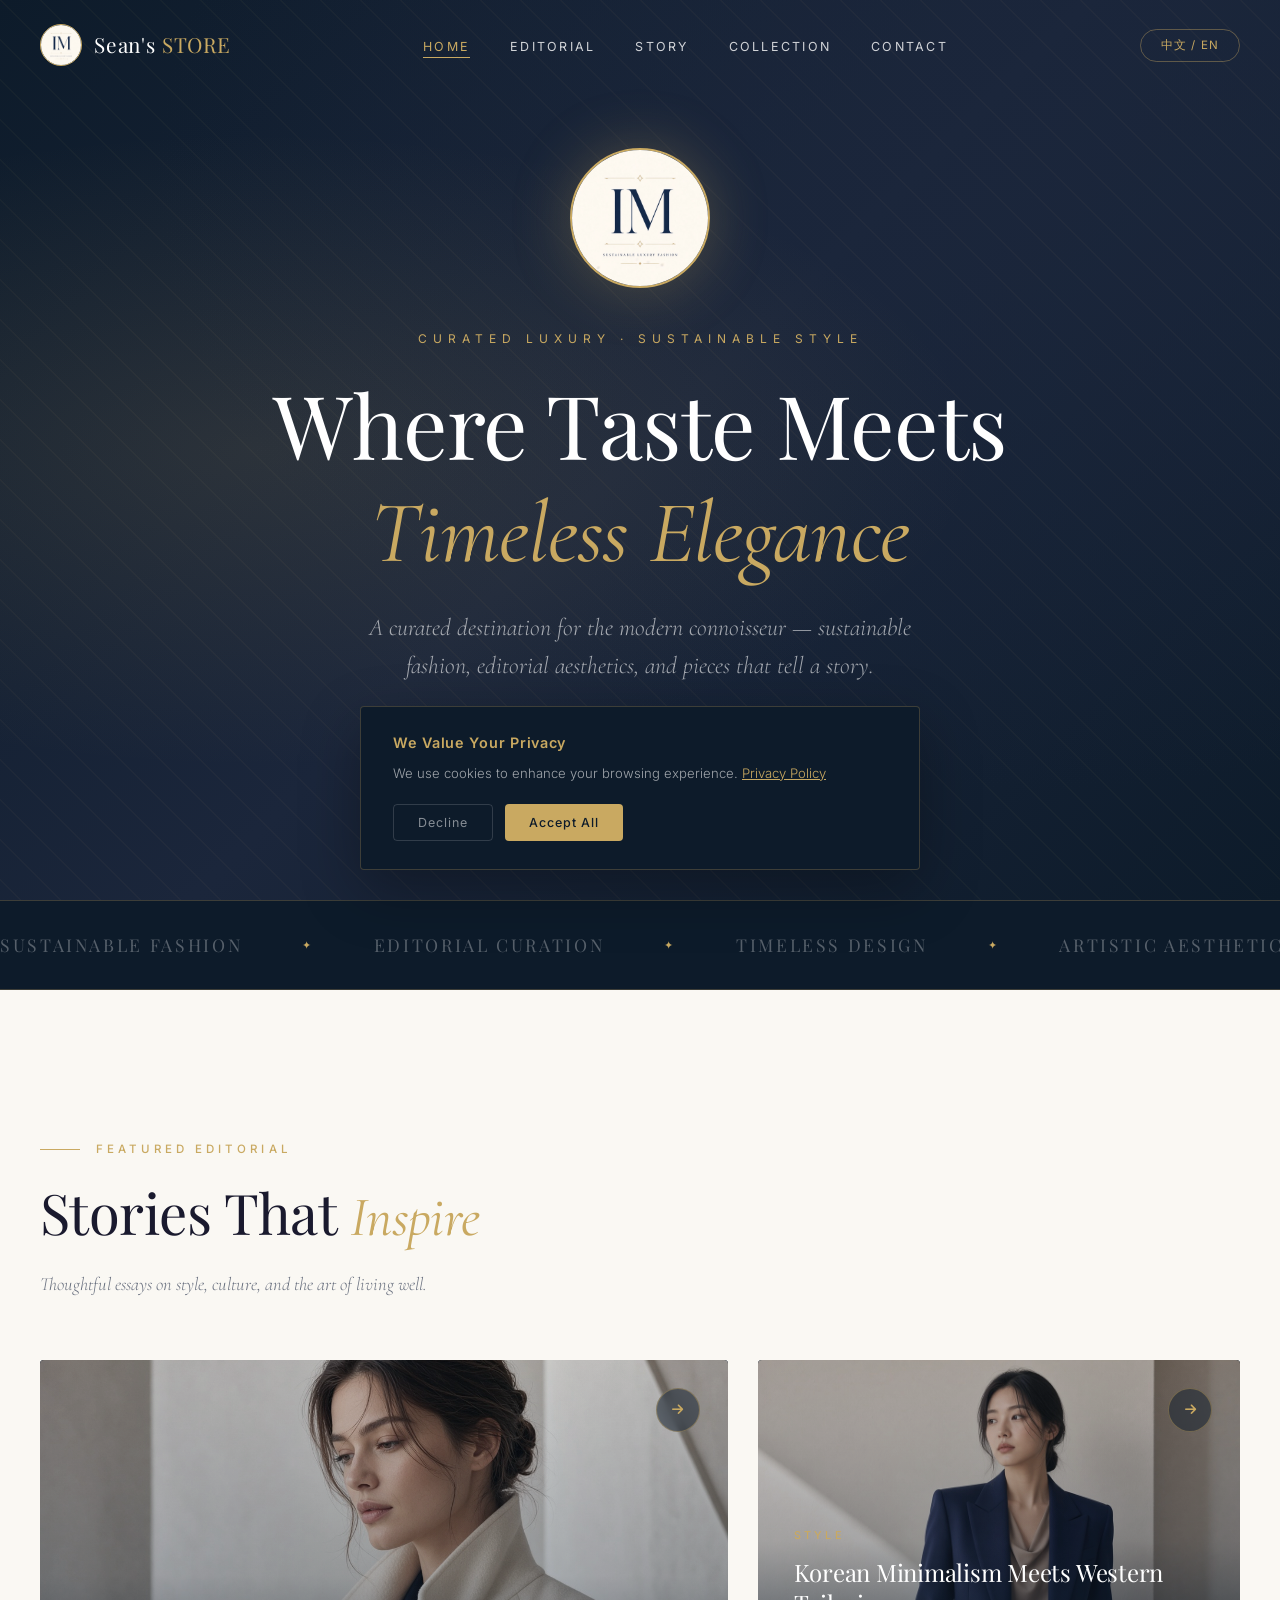
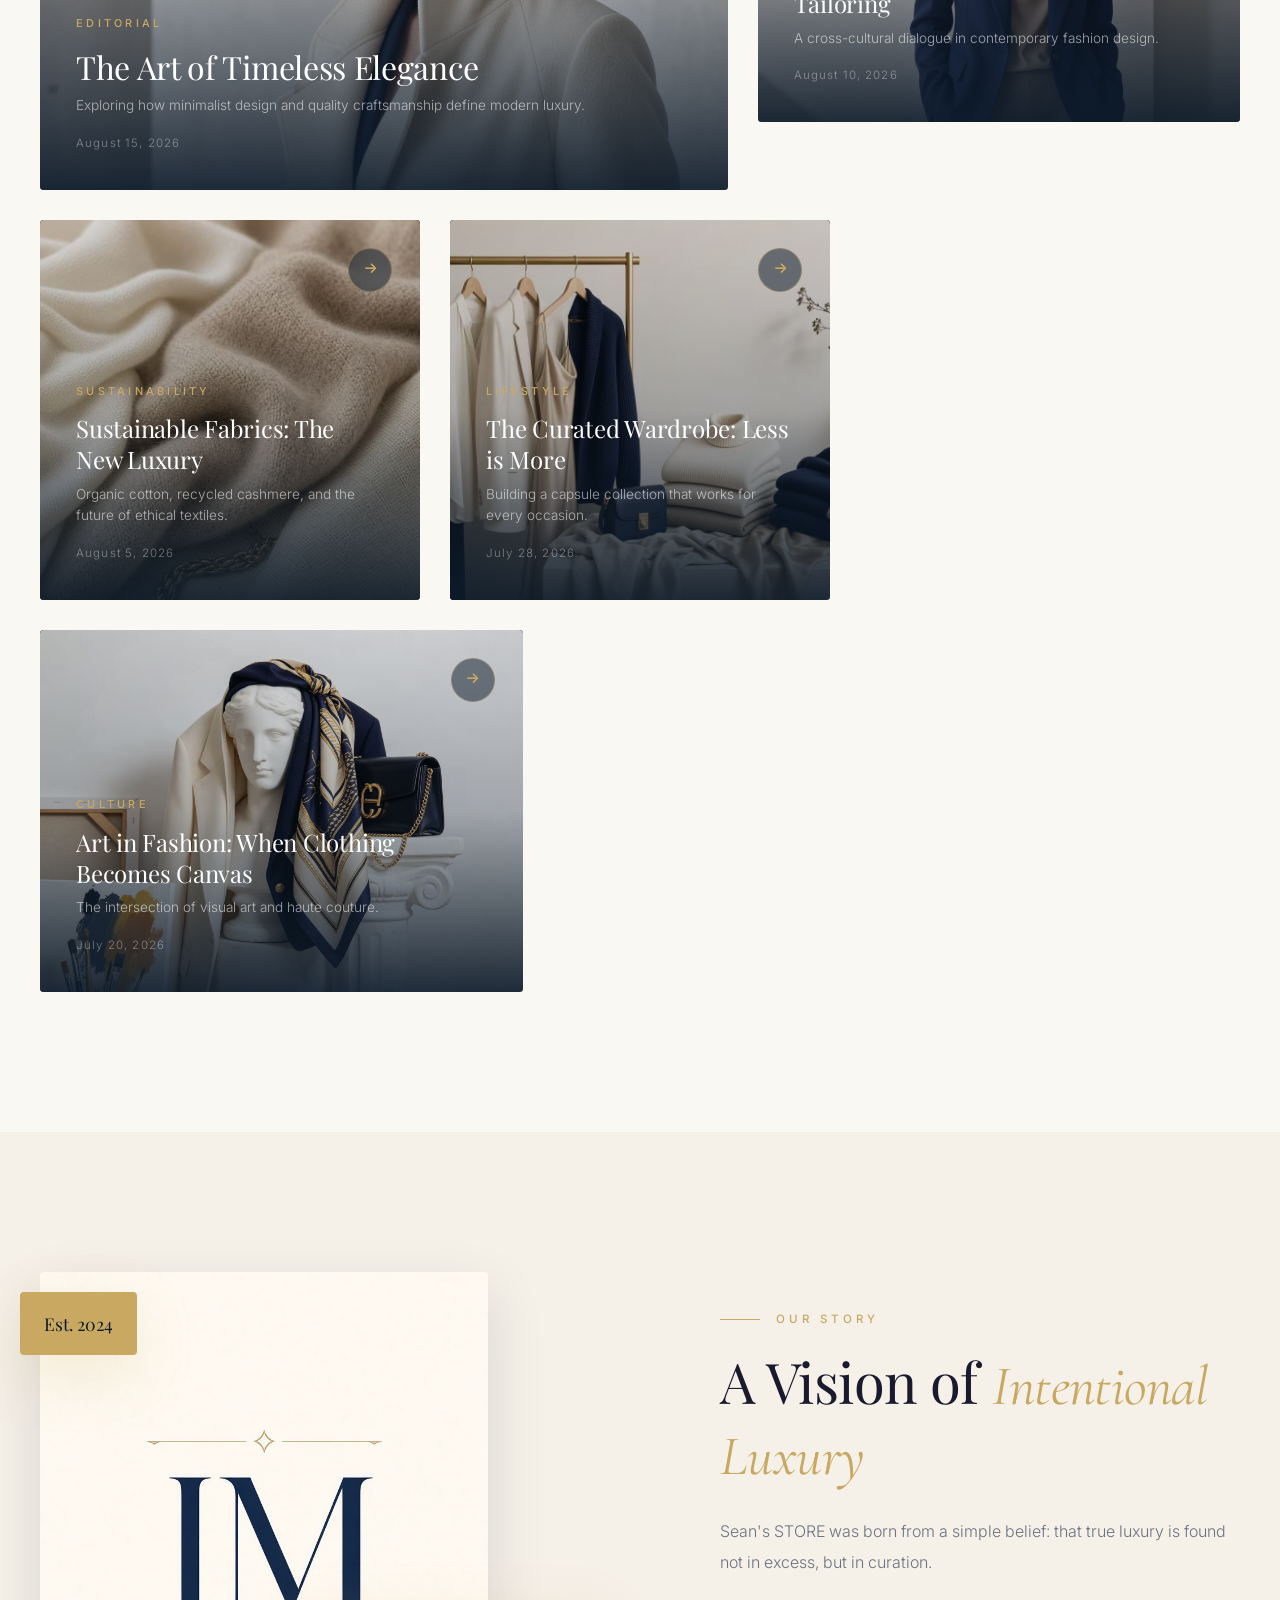
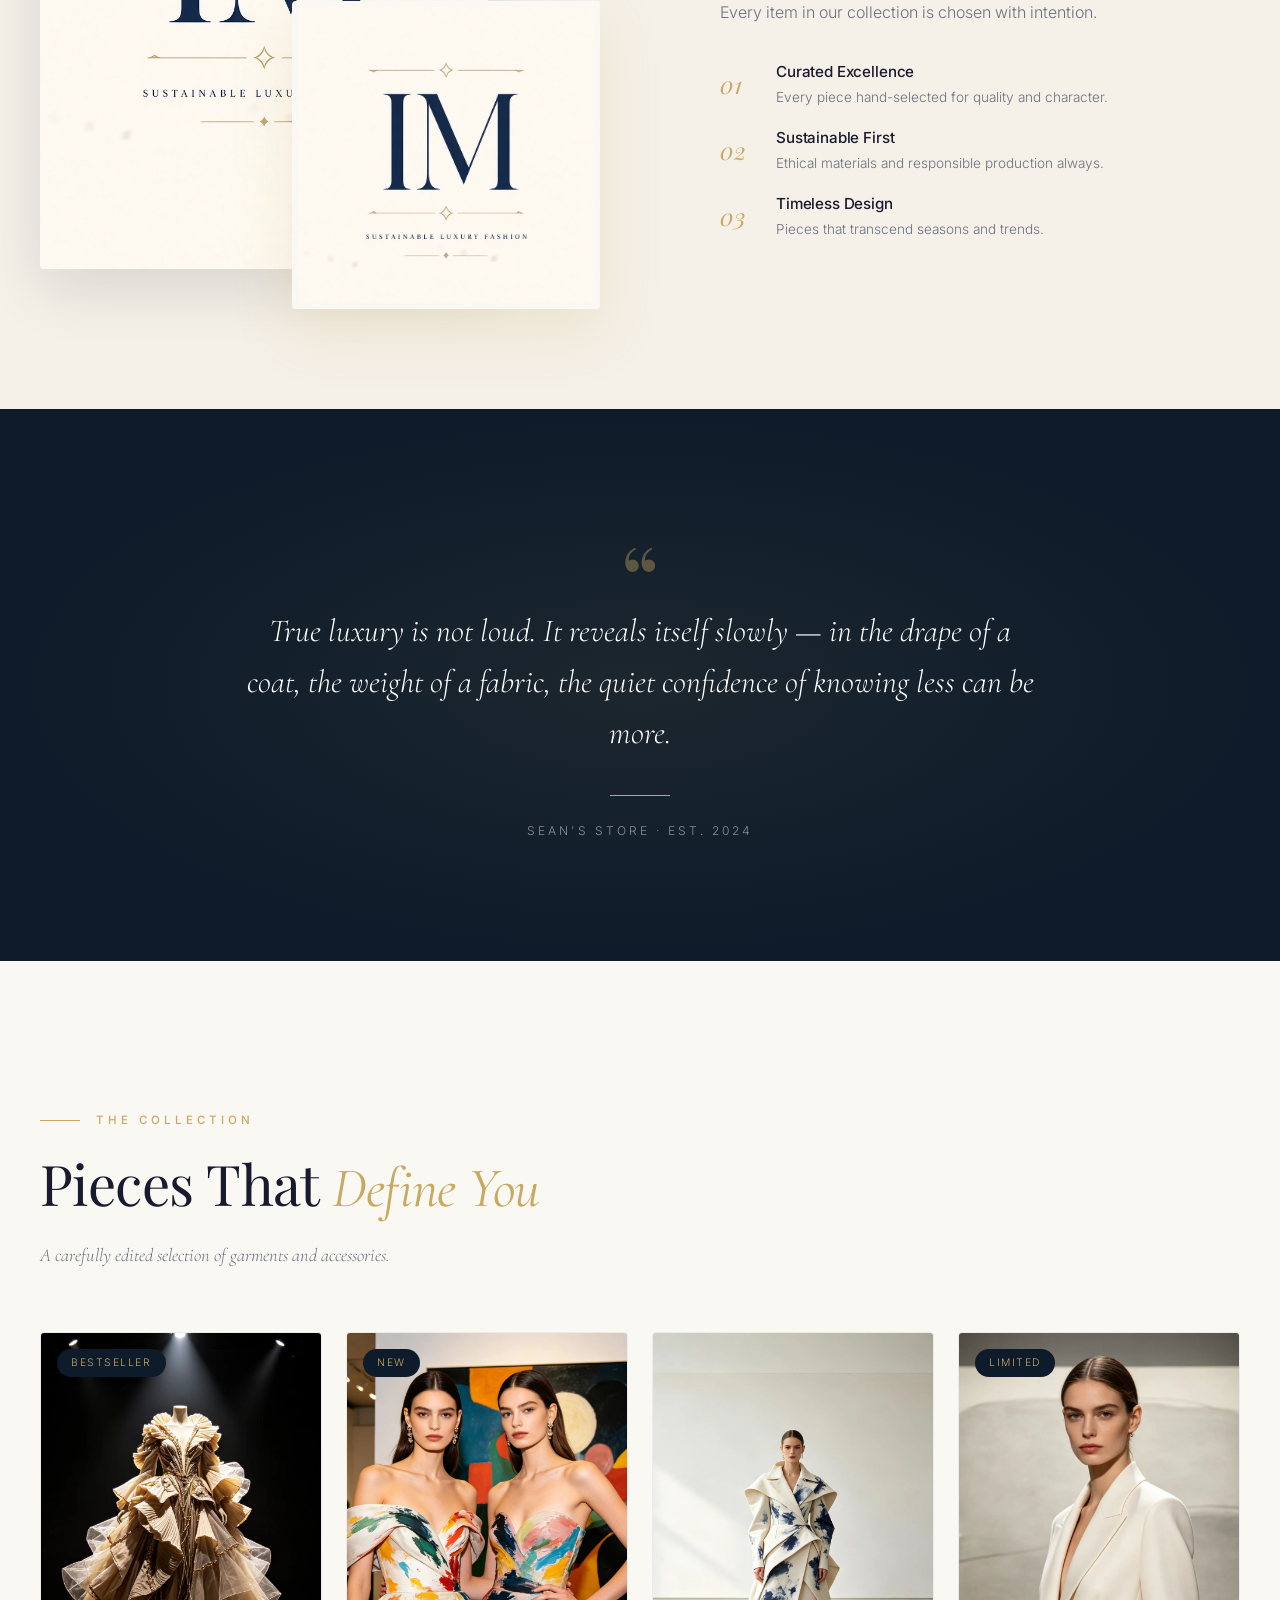
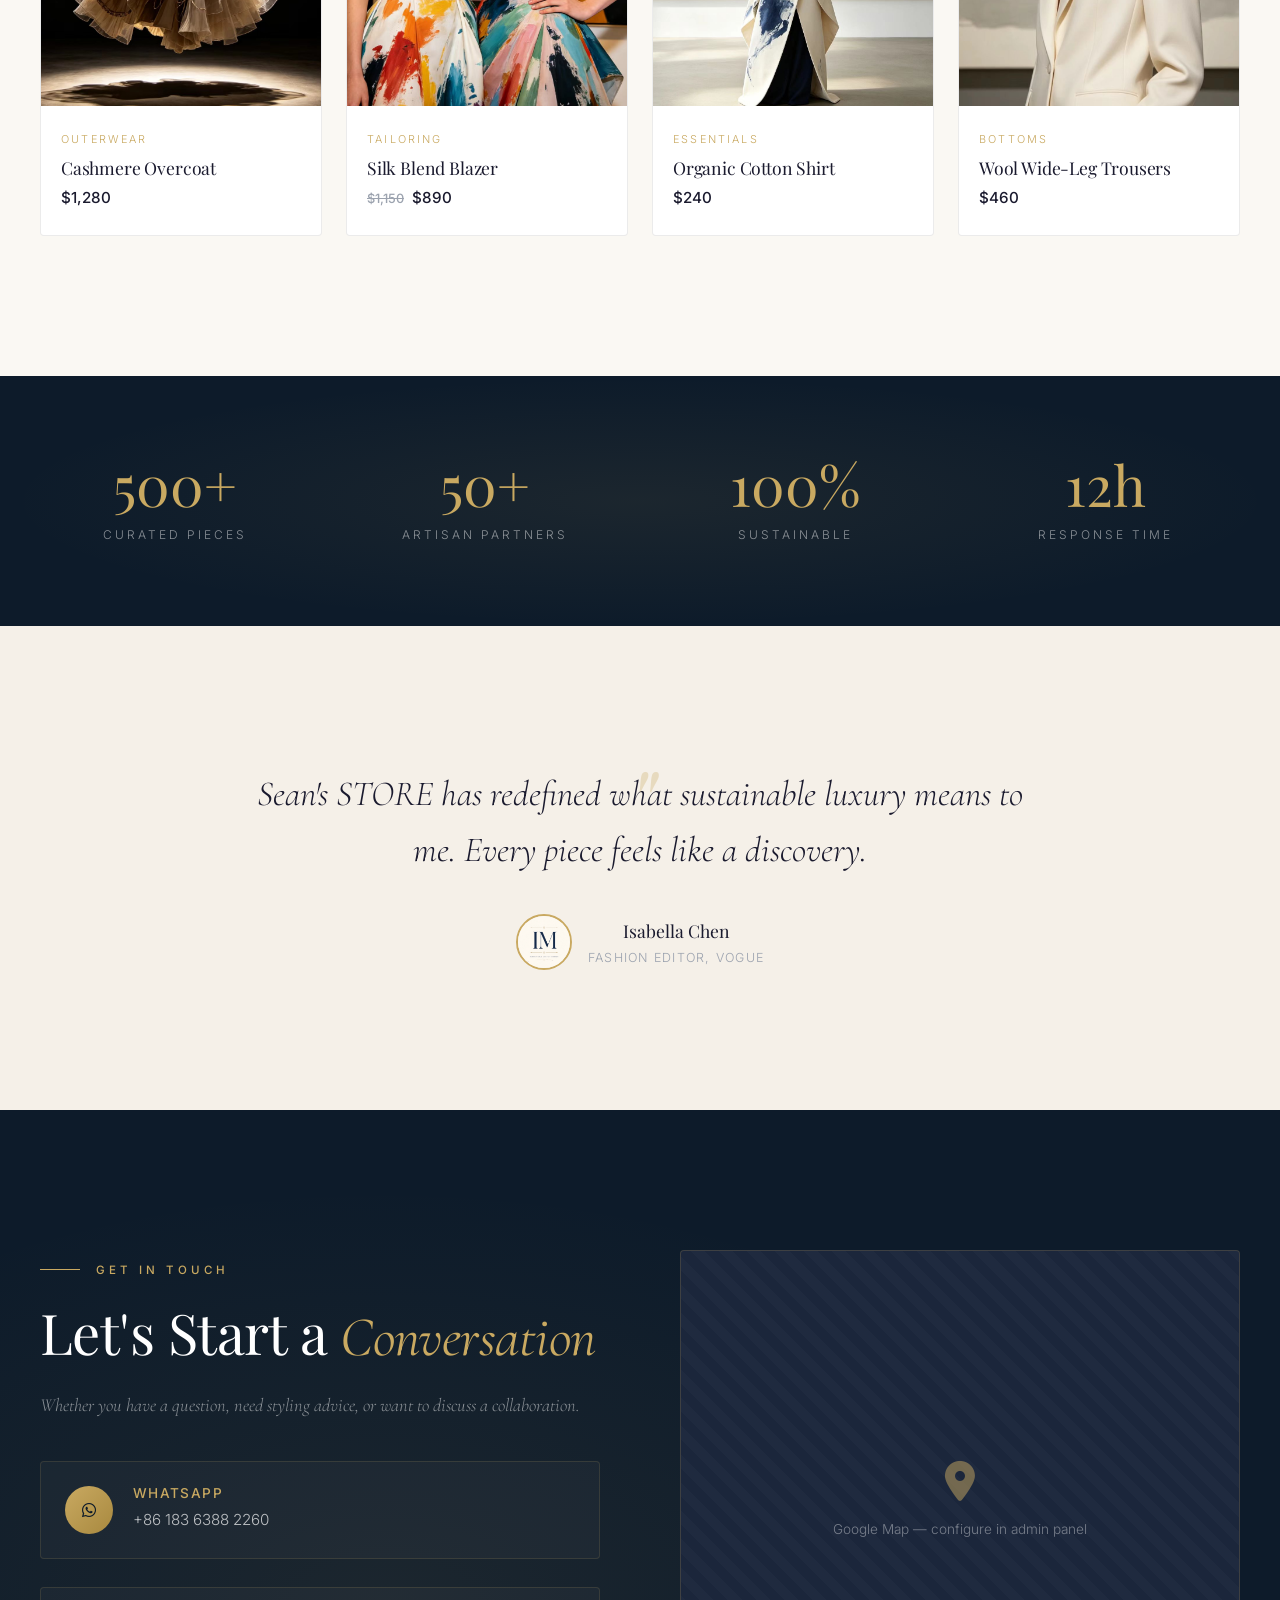
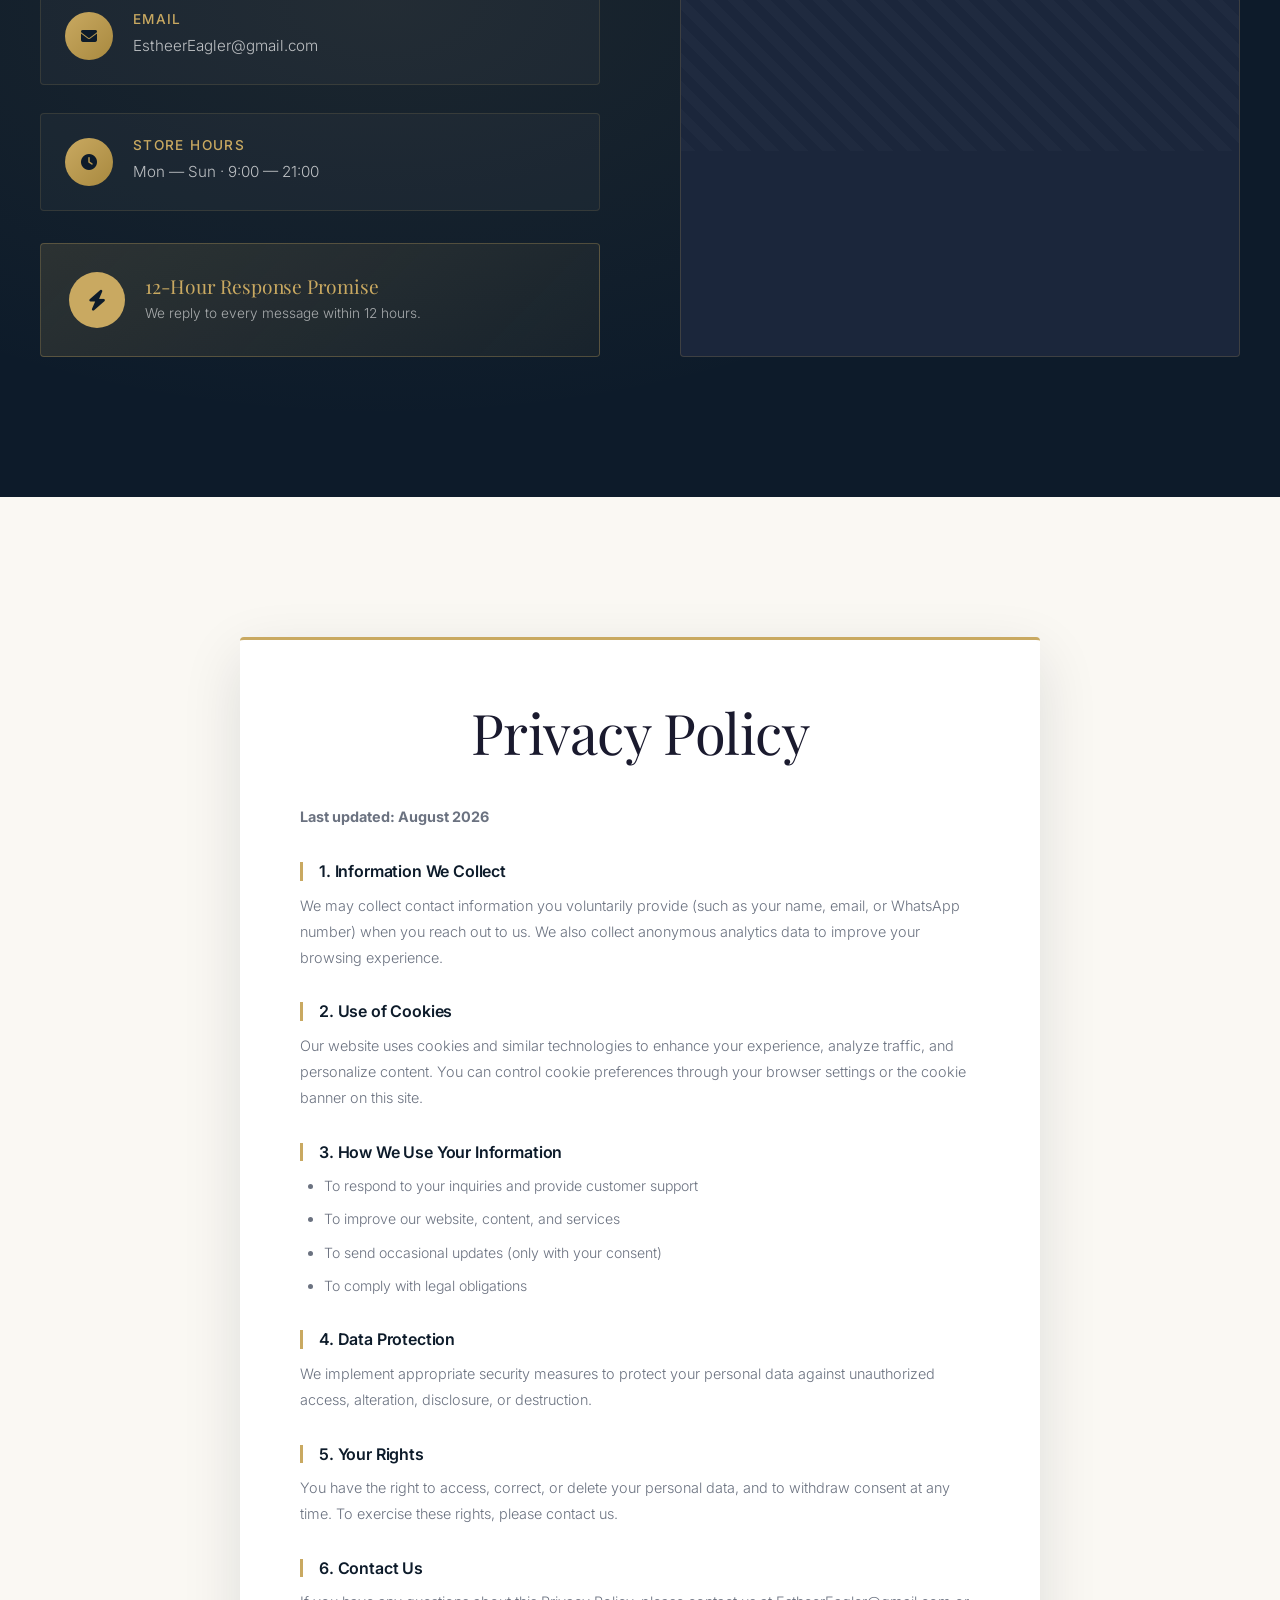
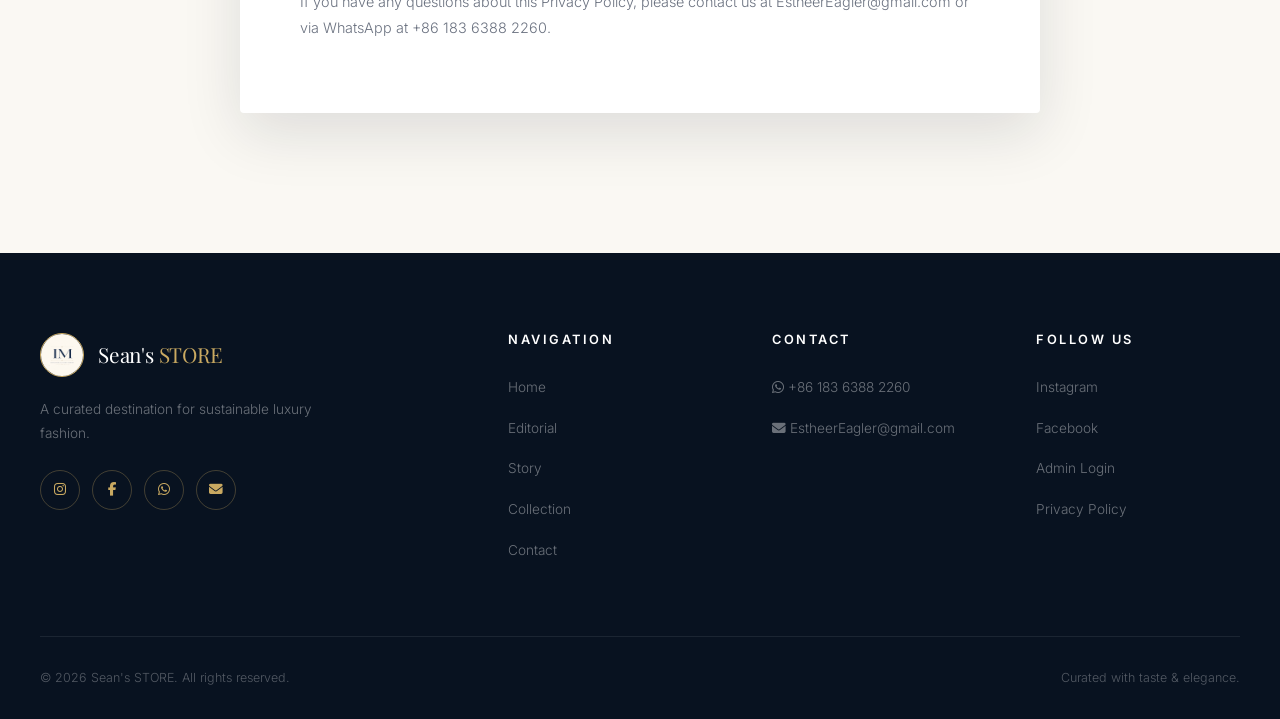
==== commit de89234f: "Rename index(2).html to index.html" ====
--- a/index.html
+++ b/index.html
@@ -326,7 +326,10 @@
   color: var(--gold); font-size: 0.8rem; transition: all 0.4s var(--ease);
   background: rgba(13,27,42,0.5); backdrop-filter: blur(10px);
 }
-.editorial-card:hover .editorial-card-arrow {
+.editorial-card:hover .editorial-card-arrow {.editorial-card:hover .editorial-card-arrow {
+  background: var(--gold); color: var(--navy); border-color: var(--gold);
+  transform: rotate(-45deg);
+}
   background: var(--gold); color: var(--navy); border-color: var(--gold);
   transform: rotate(-45deg);
 }
@@ -663,8 +666,56 @@
   .editorial-card-overlay { padding: 24px; }
   .editorial-card.large .editorial-card-title { font-size: 1.4rem; }
   .collection-header { flex-direction: column; align-items: flex-start; gap: 16px; }
-}
-    </style>
+}/* ===== Brand Manifesto ===== */
+.manifesto-section {
+  background: var(--navy);
+  padding: 120px 0;
+  text-align: center;
+  position: relative;
+  overflow: hidden;
+}
+.manifesto-section::before {
+  content: '';
+  position: absolute;
+  inset: 0;
+  background: radial-gradient(ellipse at center, rgba(201,169,97,0.08) 0%, transparent 70%);
+}
+.manifesto-inner {
+  max-width: 800px;
+  margin: 0 auto;
+  position: relative;
+  z-index: 1;
+}
+.manifesto-quote {
+  font-family: var(--font-display);
+  font-size: 6rem;
+  color: var(--gold);
+  line-height: 1;
+  opacity: 0.4;
+  margin-bottom: -20px;
+}
+.manifesto-text {
+  font-family: var(--font-serif);
+  font-size: clamp(1.4rem, 3vw, 2rem);
+  color: var(--white);
+  line-height: 1.6;
+  font-style: italic;
+  margin-bottom: 36px;
+  font-weight: 300;
+}
+.manifesto-line {
+  width: 60px;
+  height: 1px;
+  background: var(--gold);
+  margin: 0 auto 24px;
+}
+.manifesto-author {
+  font-size: 0.75rem;
+  letter-spacing: 0.25em;
+  text-transform: uppercase;
+  color: rgba(255,255,255,0.5);
+}
+</style>
 </head>
 <body>
 
@@ -769,8 +820,19 @@
                 </div>
             </div>
         </div>
+    </section><!-- ===== Brand Manifesto ===== -->
+    <section class="manifesto-section">
+      <div class="container">
+        <div class="manifesto-inner reveal">
+          <div class="manifesto-quote">“</div>
+          <p class="manifesto-text" id="manifestoText">
+            True luxury is not loud. It reveals itself slowly — in the drape of a coat, the weight of a fabric, the quiet confidence of knowing less can be more.
+          </p >
+          <div class="manifesto-line"></div>
+          <p class="manifesto-author" id="manifestoAuthor">Sean's STORE · Est. 2024</p >
+        </div>
+      </div>
     </section>
-
     <!-- ===== Collection ===== -->
     <section class="section collection-section" id="collection">
         <div class="container">
@@ -983,17 +1045,17 @@
 
 const DEFAULT_DATA = {
   articles: [
-    {id:1,title:{en:"The Art of Timeless Elegance",zh:"永恒优雅的艺术"},excerpt:{en:"Exploring how minimalist design and quality craftsmanship define modern luxury.",zh:"探索极简设计与精湛工艺如何定义现代奢华。"},content:{en:"<p>In a world driven by fast fashion and fleeting trends, the concept of timeless elegance stands as a beacon of intentional living. True luxury is not about logos or seasonal hype — it is about pieces that transcend time, crafted with materials that age gracefully and designs that remain relevant decade after decade.</p><p>The modern connoisseur understands that quality is an investment. Each garment tells a story of its maker, of the hands that shaped it, of the traditions passed down through generations. This is the philosophy that guides every curation decision at Sean's STORE.</p><p>We believe in fewer, better things. In a wardrobe built on foundations rather than fads. In the quiet confidence that comes from wearing something truly exceptional. This is sustainable fashion in its purest form — pieces designed to be loved, repaired, and passed on.</p>",zh:"<p>在一个被快时尚和短暂趋势驱动的世界里，永恒优雅的概念是一种有意图生活的灯塔。真正的奢华不在于标志或季节性炒作，而在于那些超越时间的作品。</p>"},category:"editorial",size:"large",date:"2026-08-15",cover:""},
-    {id:2,title:{en:"Korean Minimalism Meets Western Tailoring",zh:"韩式极简与西方剪裁的相遇"},excerpt:{en:"A cross-cultural dialogue in contemporary fashion design.",zh:"当代时尚设计中的跨文化对话。"},content:{en:"<p>The fusion of Korean minimalist aesthetics with Western tailoring traditions has produced some of the most exciting silhouettes in contemporary fashion.</p>",zh:"<p>韩式极简美学与西方剪裁传统的融合，产生了当代时尚中一些最令人兴奋的轮廓。</p>"},category:"style",size:"medium",date:"2026-08-10",cover:""},
-    {id:3,title:{en:"Sustainable Fabrics: The New Luxury",zh:"可持续面料：新奢华"},excerpt:{en:"Organic cotton, recycled cashmere, and the future of ethical textiles.",zh:"有机棉、再生羊绒以及道德纺织品的未来。"},content:{en:"<p>The textile industry is undergoing a quiet revolution. Sustainable fabrics are no longer a compromise — they are the new standard of excellence.</p>",zh:"<p>纺织业正在经历一场悄然的革命。可持续面料不再是一种妥协——它们是卓越的新标准。</p>"},category:"sustainability",size:"small",date:"2026-08-05",cover:""},
-    {id:4,title:{en:"The Curated Wardrobe: Less is More",zh:"精选衣橱：少即是多"},excerpt:{en:"Building a capsule collection that works for every occasion.",zh:"打造适用于任何场合的胶囊系列。"},content:{en:"<p>The concept of the curated wardrobe has never been more relevant. In an age of overwhelming choice, the intentional act of editing is both liberating and deeply stylish.</p>",zh:"<p>精选衣橱的概念从未如此重要。在一个选择过载的时代，有意识的编辑行为既是解放，也是深度时尚。</p>"},category:"lifestyle",size:"small",date:"2026-07-28",cover:""},
-    {id:5,title:{en:"Art in Fashion: When Clothing Becomes Canvas",zh:"时尚中的艺术：当服装成为画布"},excerpt:{en:"The intersection of visual art and haute couture.",zh:"视觉艺术与高级定制的交汇。"},content:{en:"<p>Fashion has always been a form of wearable art, but the dialogue between the gallery and the atelier has never been more vibrant.</p>",zh:"<p>时尚一直是可穿戴艺术的一种形式，但画廊与工作室之间的对话从未如此充满活力。</p>"},category:"culture",size:"medium",date:"2026-07-20",cover:""}
+    {id:1,title:{en:"The Art of Timeless Elegance",zh:"永恒优雅的艺术"},excerpt:{en:"Exploring how minimalist design and quality craftsmanship define modern luxury.",zh:"探索极简设计与精湛工艺如何定义现代奢华。"},content:{en:"<p>In a world driven by fast fashion and fleeting trends, the concept of timeless elegance stands as a beacon of intentional living. True luxury is not about logos or seasonal hype — it is about pieces that transcend time, crafted with materials that age gracefully and designs that remain relevant decade after decade.</p><p>The modern connoisseur understands that quality is an investment. Each garment tells a story of its maker, of the hands that shaped it, of the traditions passed down through generations. This is the philosophy that guides every curation decision at Sean's STORE.</p><p>We believe in fewer, better things. In a wardrobe built on foundations rather than fads. In the quiet confidence that comes from wearing something truly exceptional. This is sustainable fashion in its purest form — pieces designed to be loved, repaired, and passed on.</p>",zh:"<p>在一个被快时尚和短暂趋势驱动的世界里，永恒优雅的概念是一种有意图生活的灯塔。真正的奢华不在于标志或季节性炒作，而在于那些超越时间的作品。</p>"},category:"editorial",size:"large",date:"2026-08-15",cover:"article-1.jpg"},
+    {id:2,title:{en:"Korean Minimalism Meets Western Tailoring",zh:"韩式极简与西方剪裁的相遇"},excerpt:{en:"A cross-cultural dialogue in contemporary fashion design.",zh:"当代时尚设计中的跨文化对话。"},content:{en:"<p>The fusion of Korean minimalist aesthetics with Western tailoring traditions has produced some of the most exciting silhouettes in contemporary fashion.</p>",zh:"<p>韩式极简美学与西方剪裁传统的融合，产生了当代时尚中一些最令人兴奋的轮廓。</p>"},category:"style",size:"medium",date:"2026-08-10",cover:"article-2.jpg"},
+    {id:3,title:{en:"Sustainable Fabrics: The New Luxury",zh:"可持续面料：新奢华"},excerpt:{en:"Organic cotton, recycled cashmere, and the future of ethical textiles.",zh:"有机棉、再生羊绒以及道德纺织品的未来。"},content:{en:"<p>The textile industry is undergoing a quiet revolution. Sustainable fabrics are no longer a compromise — they are the new standard of excellence.</p>",zh:"<p>纺织业正在经历一场悄然的革命。可持续面料不再是一种妥协——它们是卓越的新标准。</p>"},category:"sustainability",size:"small",date:"2026-08-05",cover:"article-3.jpg"},
+    {id:4,title:{en:"The Curated Wardrobe: Less is More",zh:"精选衣橱：少即是多"},excerpt:{en:"Building a capsule collection that works for every occasion.",zh:"打造适用于任何场合的胶囊系列。"},content:{en:"<p>The concept of the curated wardrobe has never been more relevant. In an age of overwhelming choice, the intentional act of editing is both liberating and deeply stylish.</p>",zh:"<p>精选衣橱的概念从未如此重要。在一个选择过载的时代，有意识的编辑行为既是解放，也是深度时尚。</p>"},category:"lifestyle",size:"small",date:"2026-07-28",cover:"article-4.jpg"},
+    {id:5,title:{en:"Art in Fashion: When Clothing Becomes Canvas",zh:"时尚中的艺术：当服装成为画布"},excerpt:{en:"The intersection of visual art and haute couture.",zh:"视觉艺术与高级定制的交汇。"},content:{en:"<p>Fashion has always been a form of wearable art, but the dialogue between the gallery and the atelier has never been more vibrant.</p>",zh:"<p>时尚一直是可穿戴艺术的一种形式，但画廊与工作室之间的对话从未如此充满活力。</p>"},category:"culture",size:"medium",date:"2026-07-20",cover:"article-7.jpg"}
   ],
   products: [
-    {id:1,name:{en:"Cashmere Overcoat",zh:"羊绒大衣"},category:{en:"Outerwear",zh:"外套"},price:"$1,280",oldPrice:"",tag:"Bestseller",cover:""},
-    {id:2,name:{en:"Silk Blend Blazer",zh:"丝绸混纺西装"},category:{en:"Tailoring",zh:"剪裁"},price:"$890",oldPrice:"$1,150",tag:"New",cover:""},
-    {id:3,name:{en:"Organic Cotton Shirt",zh:"有机棉衬衫"},category:{en:"Essentials",zh:"基础款"},price:"$240",oldPrice:"",tag:"",cover:""},
-    {id:4,name:{en:"Wool Wide-Leg Trousers",zh:"羊毛阔腿裤"},category:{en:"Bottoms",zh:"下装"},price:"$460",oldPrice:"",tag:"Limited",cover:""}
+    {id:1,name:{en:"Cashmere Overcoat",zh:"羊绒大衣"},category:{en:"Outerwear",zh:"外套"},price:"$1,280",oldPrice:"",tag:"Bestseller",cover:"article-5.jpg"},
+    {id:2,name:{en:"Silk Blend Blazer",zh:"丝绸混纺西装"},category:{en:"Tailoring",zh:"剪裁"},price:"$890",oldPrice:"$1,150",tag:"New",cover:"article-6.jpg"},
+    {id:3,name:{en:"Organic Cotton Shirt",zh:"有机棉衬衫"},category:{en:"Essentials",zh:"基础款"},price:"$240",oldPrice:"",tag:"",cover:"article-8.jpg"},
+    {id:4,name:{en:"Wool Wide-Leg Trousers",zh:"羊毛阔腿裤"},category:{en:"Bottoms",zh:"下装"},price:"$460",oldPrice:"",tag:"Limited",cover:"article-9.jpg"}
   ],
   settings: {whatsapp:"+86 183 6388 2260",email:"EstheerEagler@gmail.com",replyHours:"12",hours:"Mon — Sun · 9:00 — 21:00",mapEmbed:""}
 };
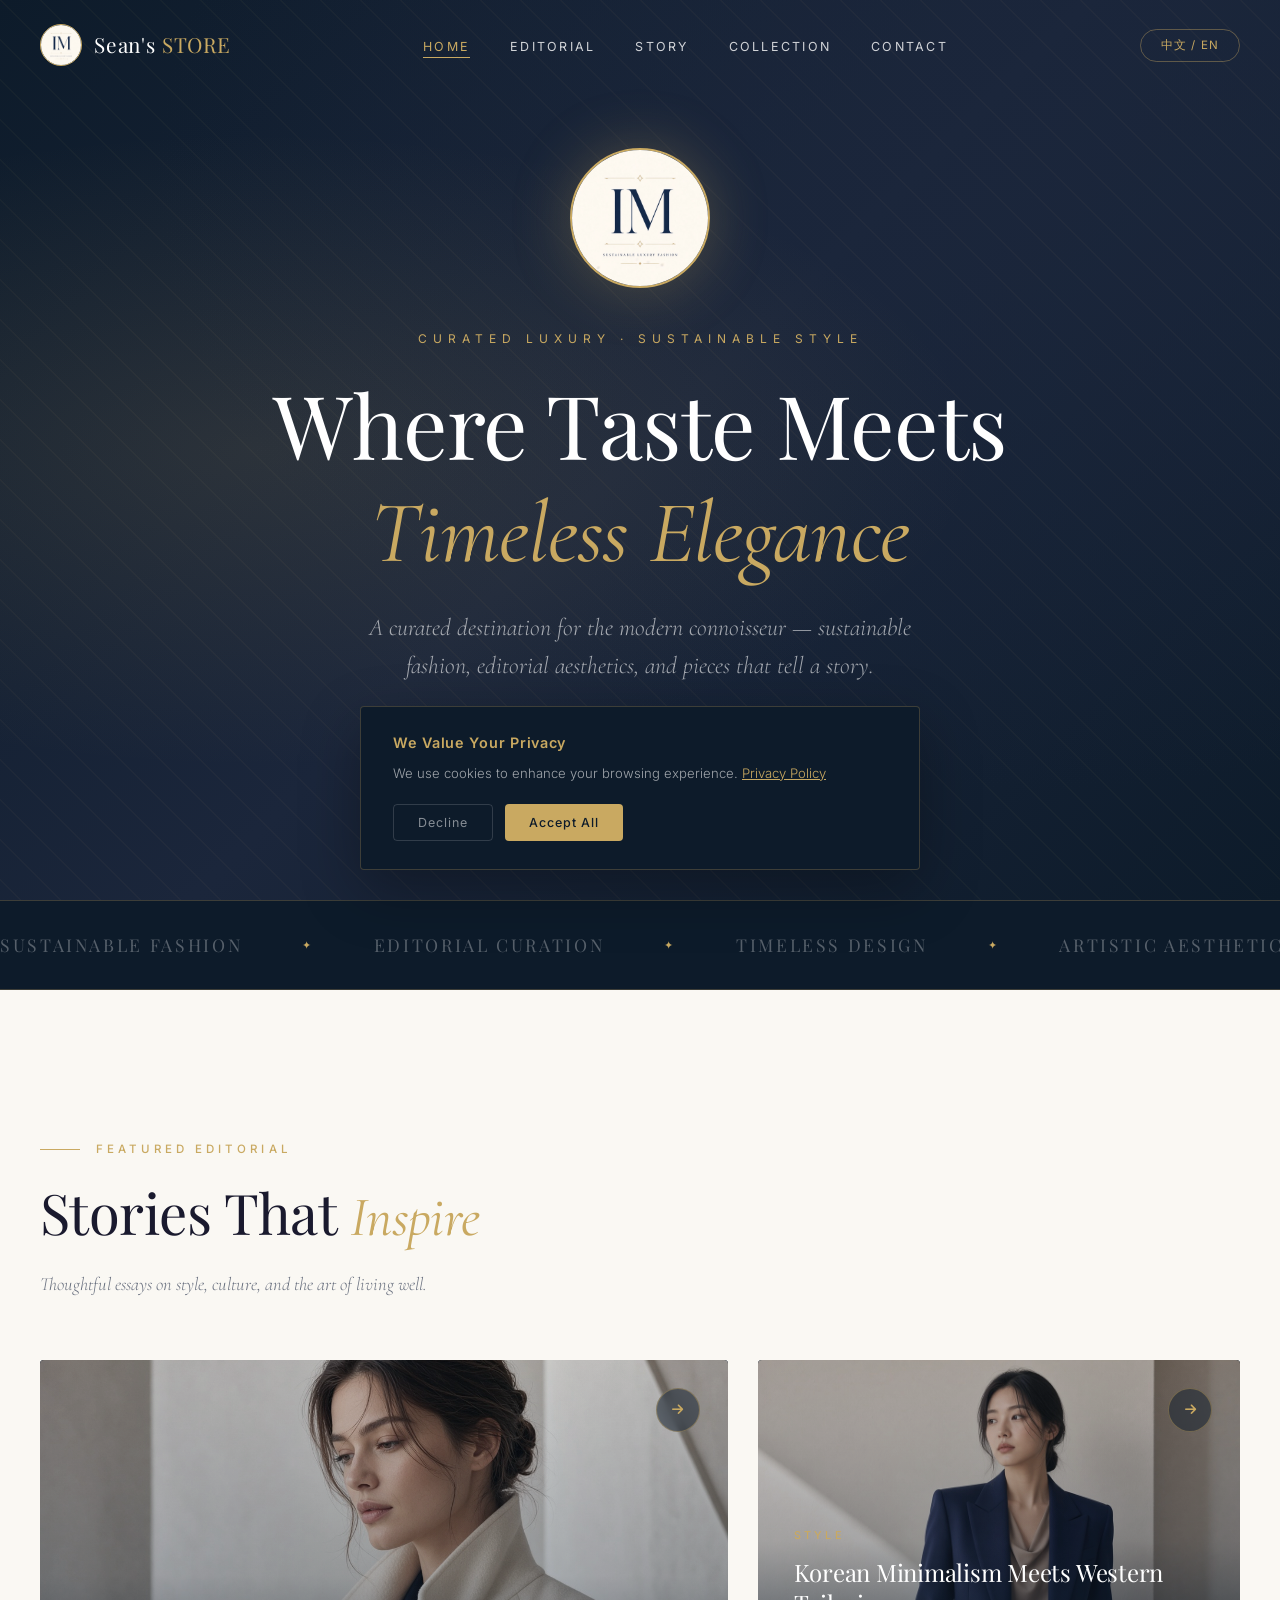
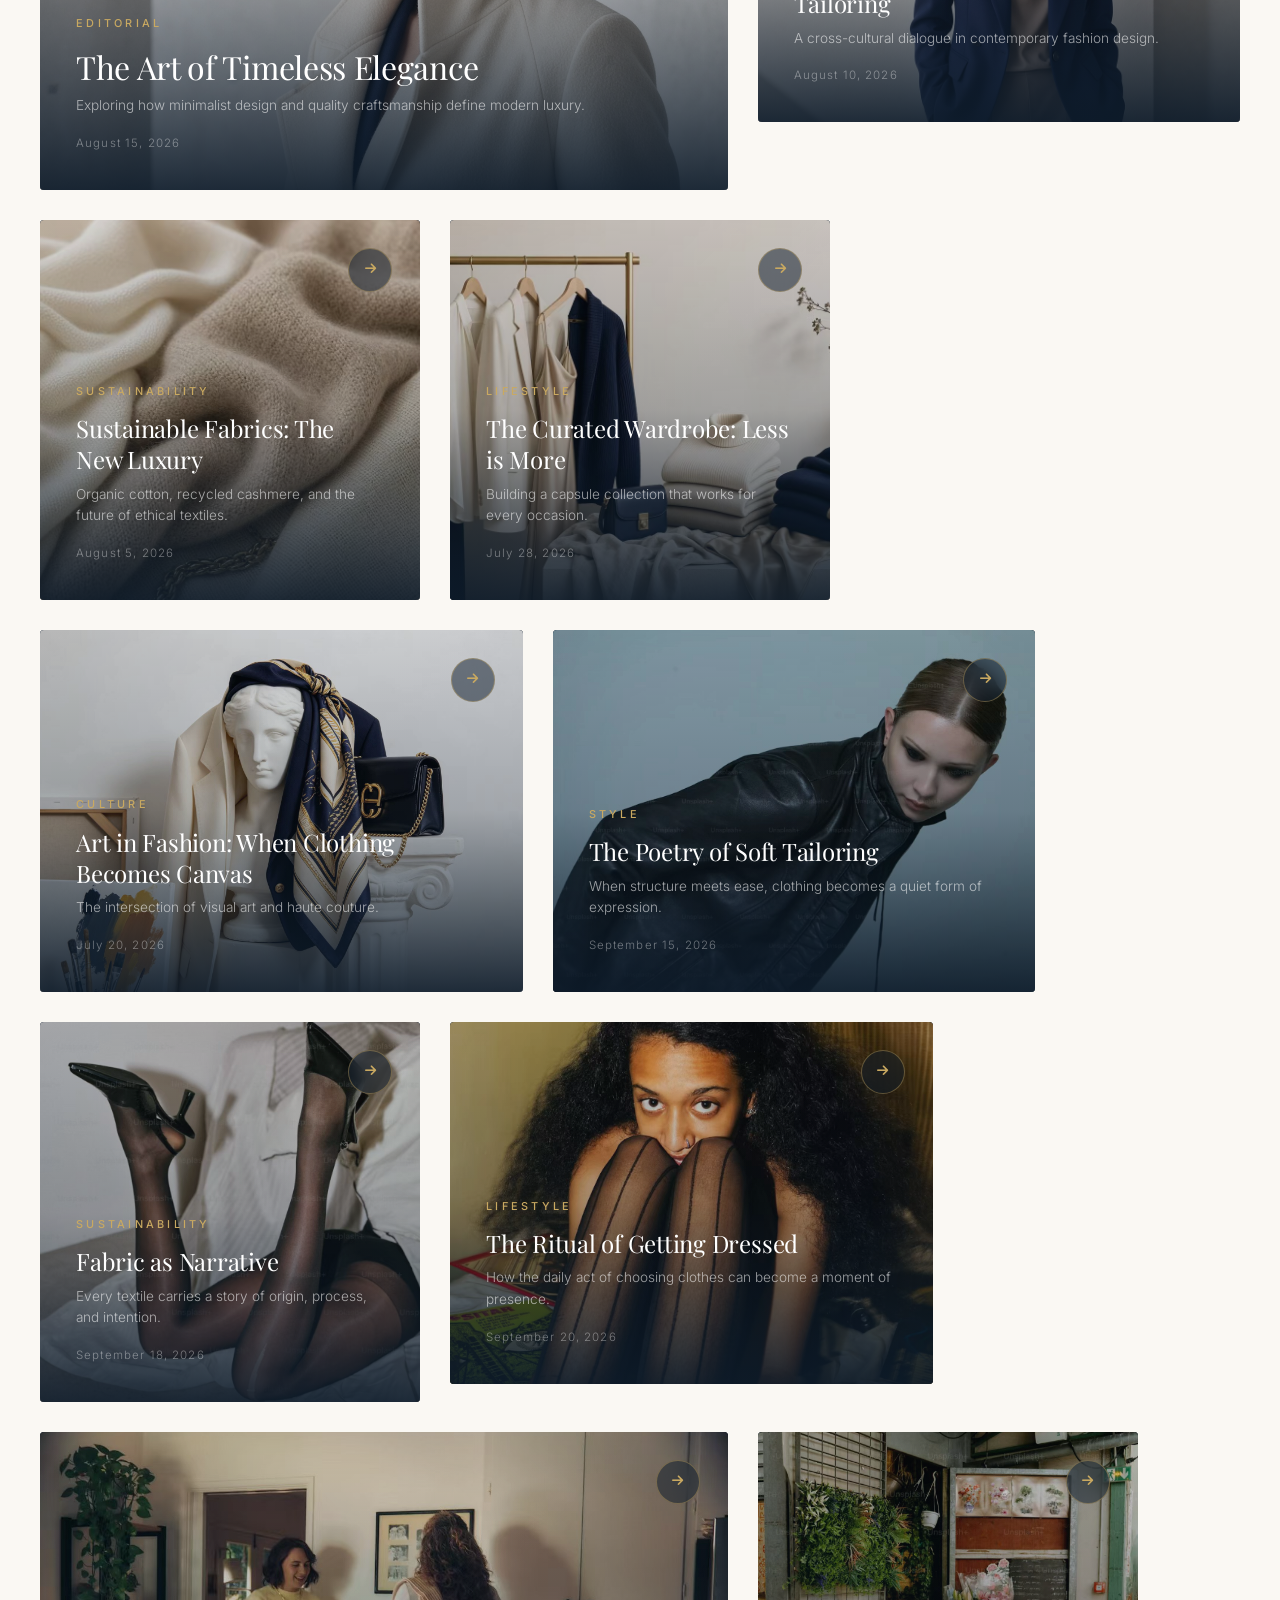
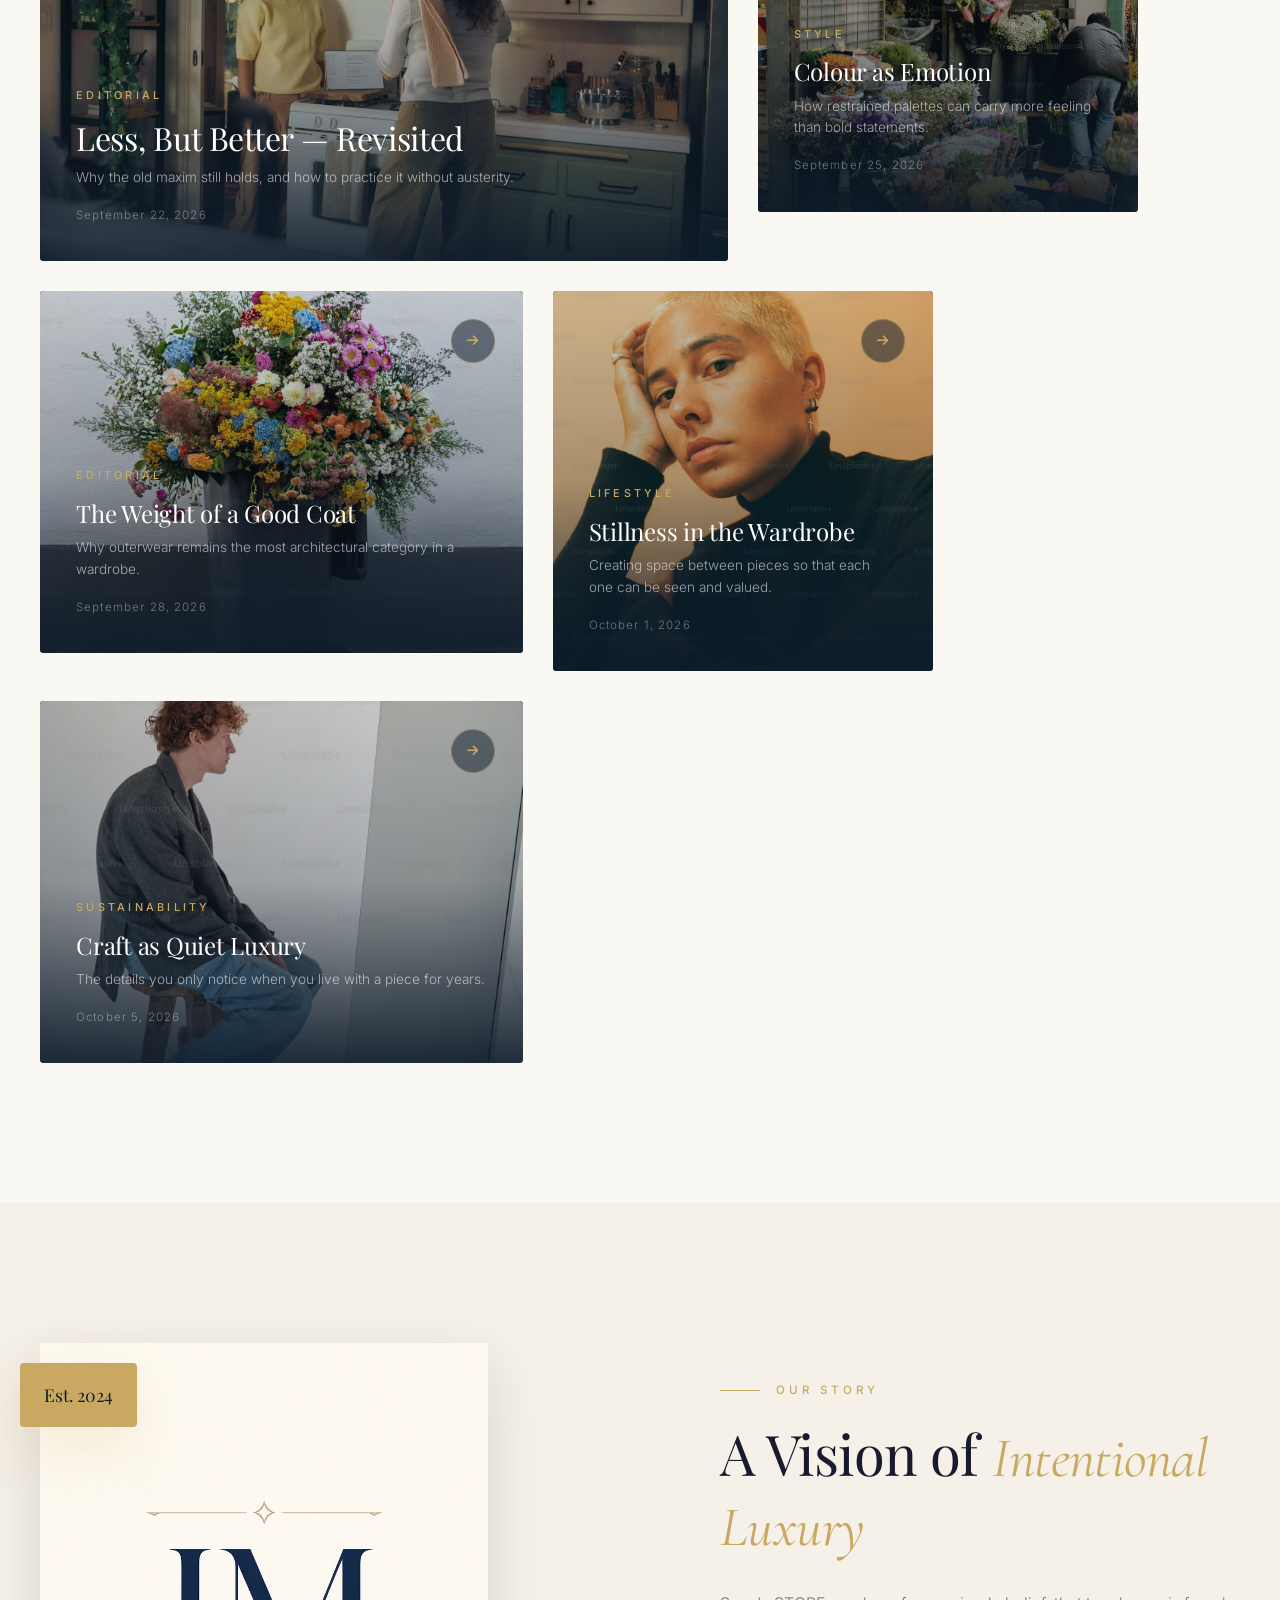
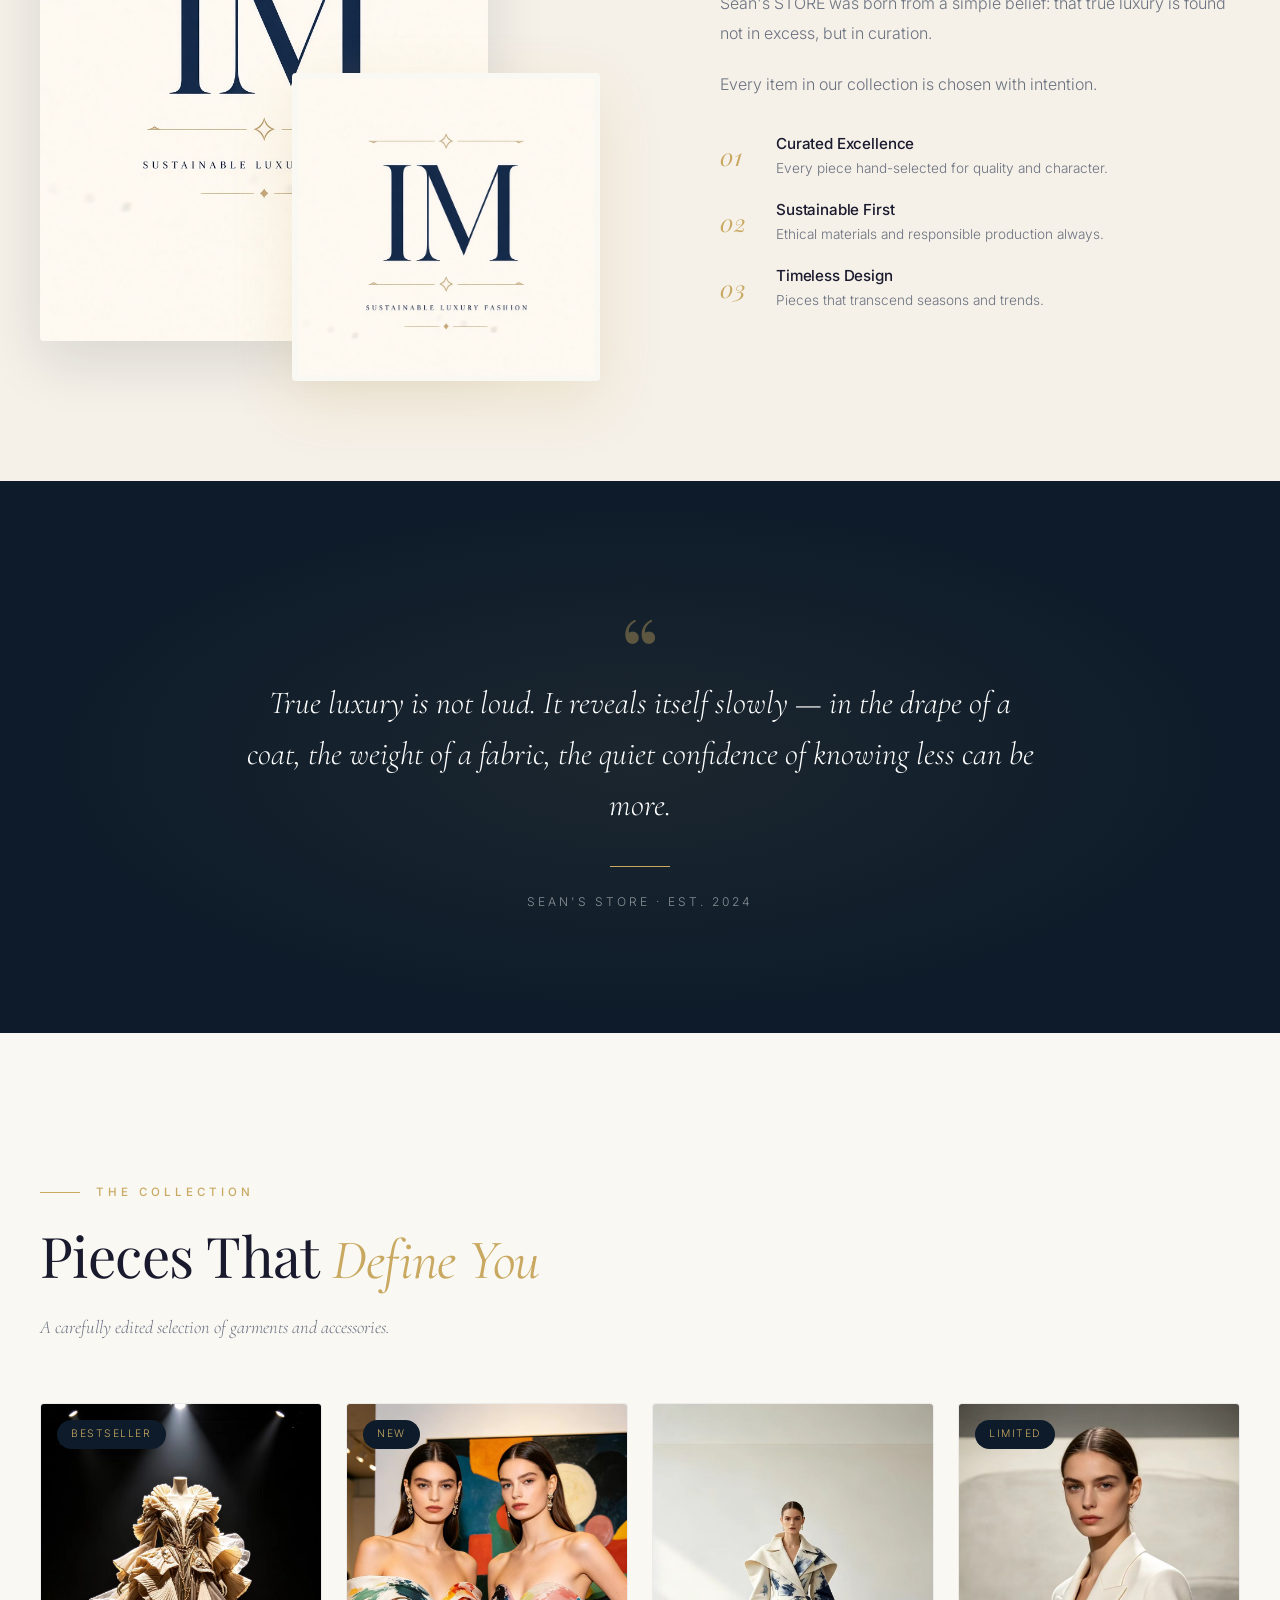
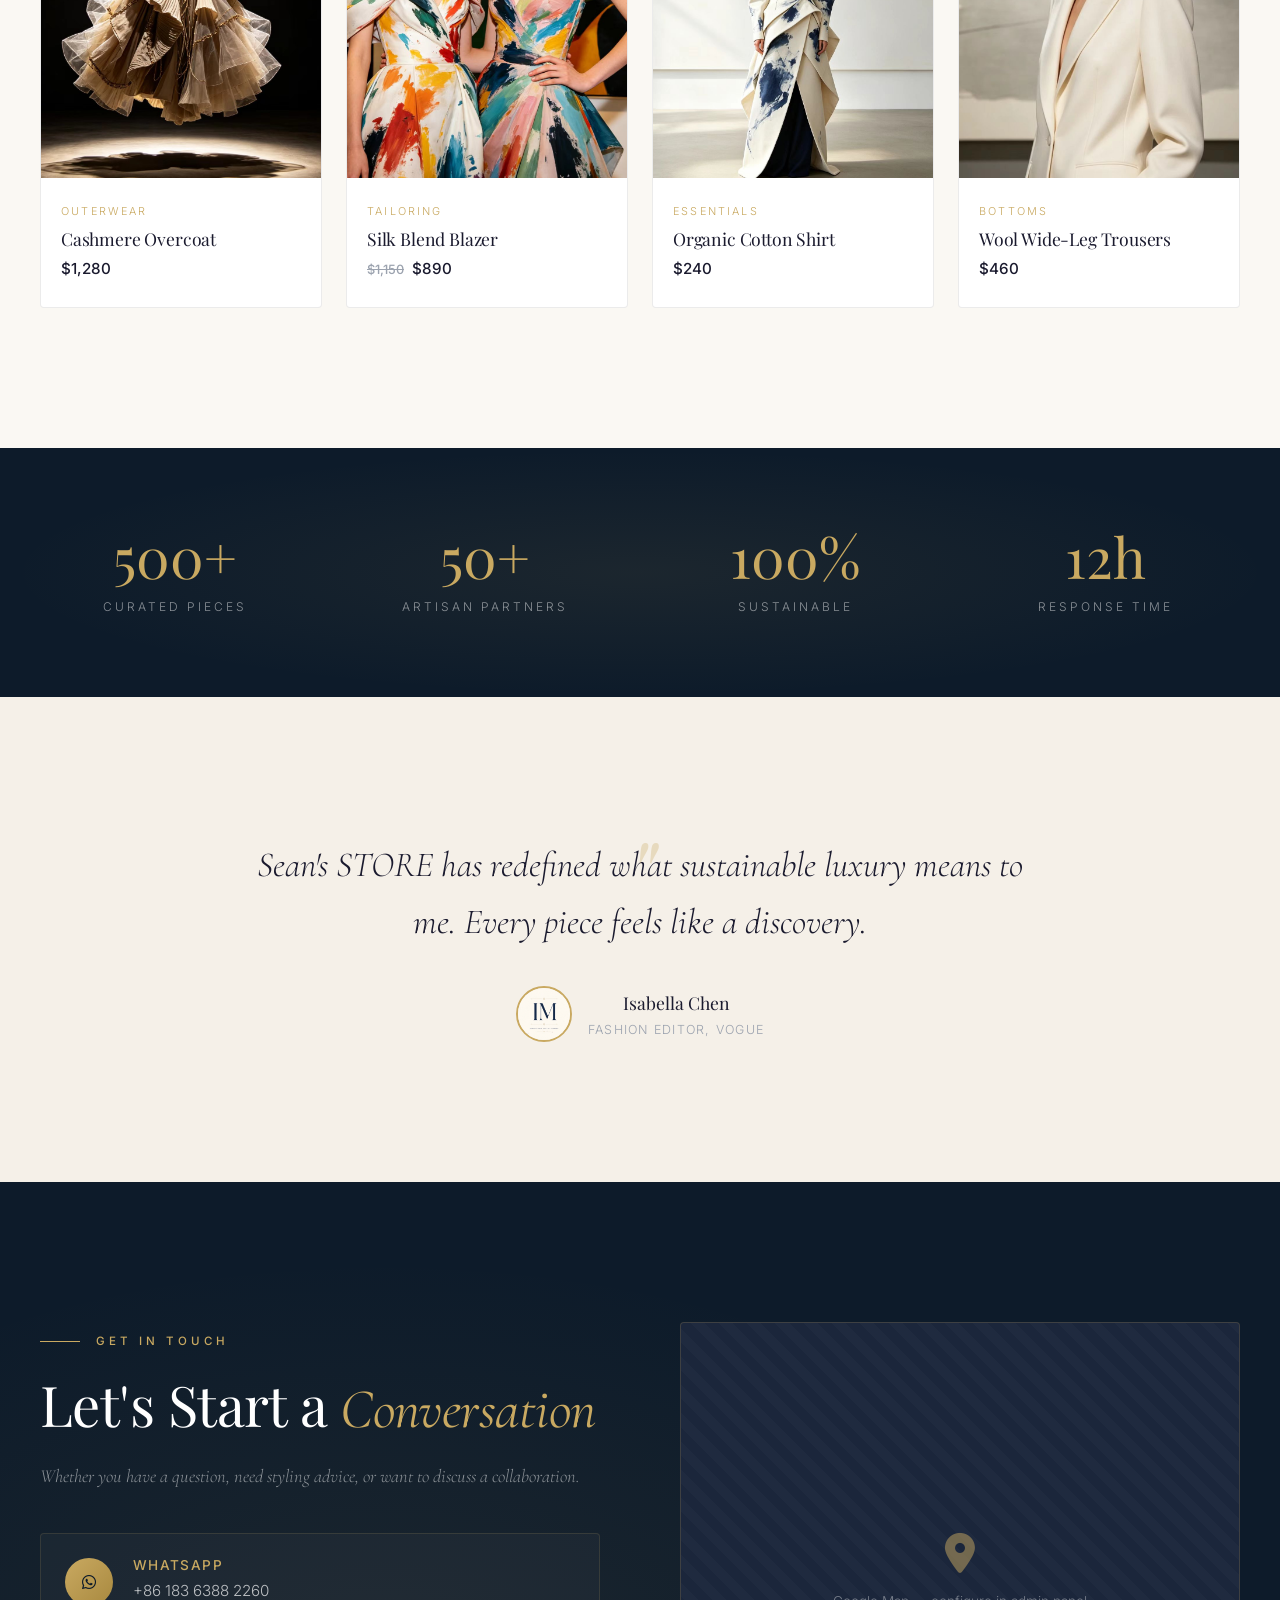
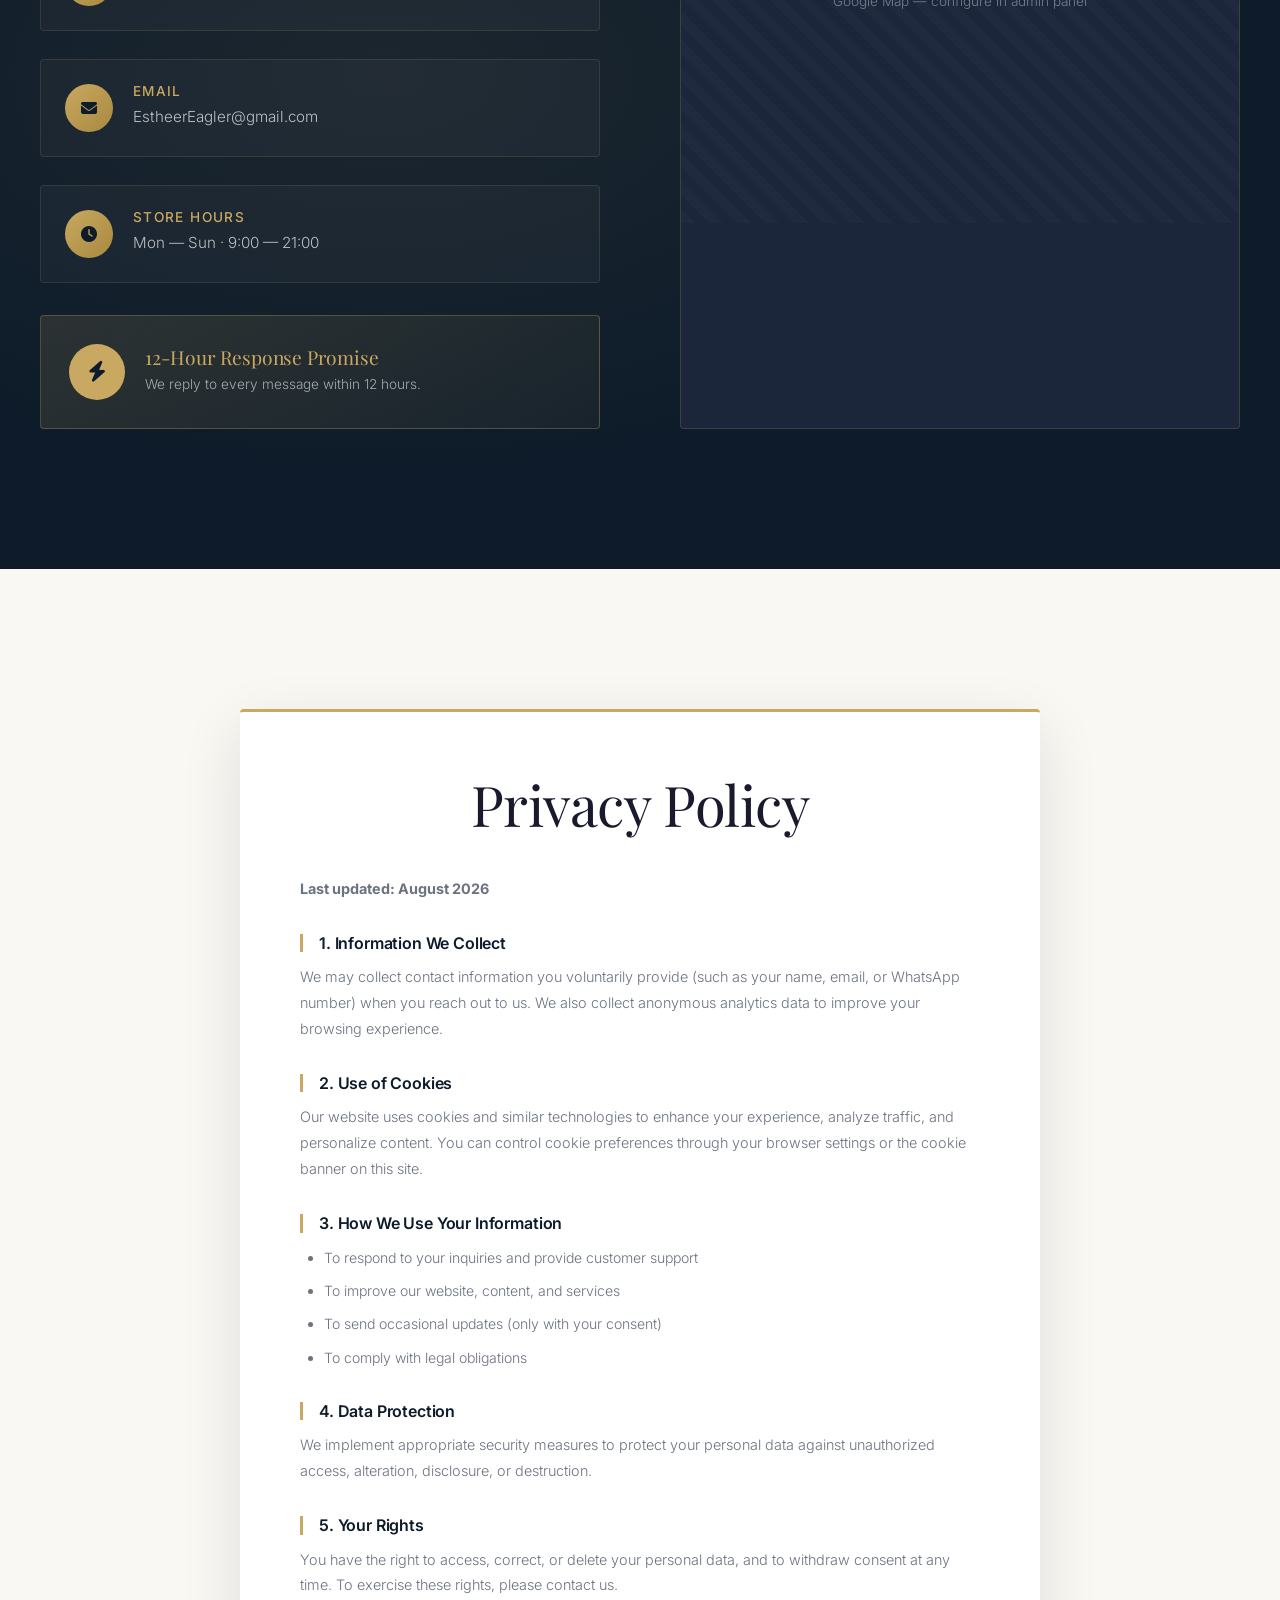
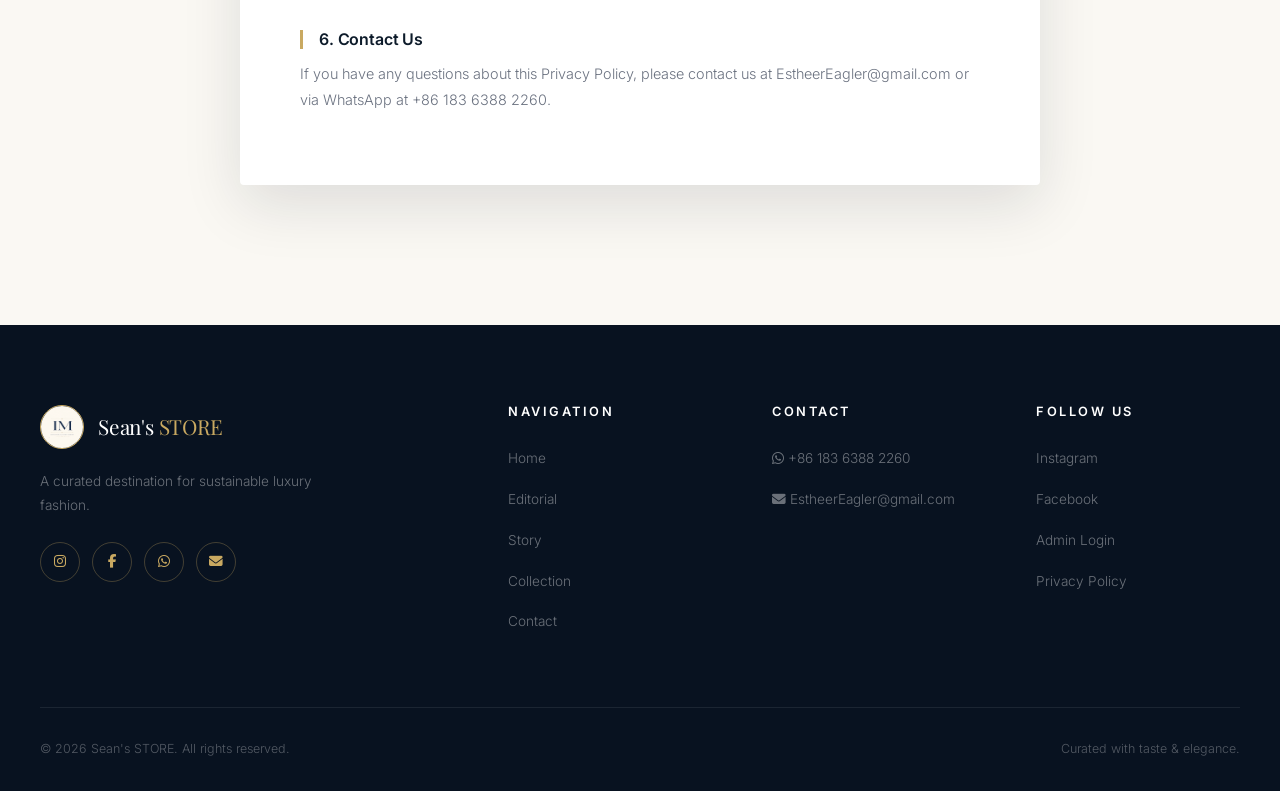
==== commit dda5336c: "Update DEFAULT_DATA with new articles and products Added new articles and products to the DEFAULT_DA" ====
--- a/index.html
+++ b/index.html
@@ -1045,11 +1045,19 @@
 
 const DEFAULT_DATA = {
   articles: [
-    {id:1,title:{en:"The Art of Timeless Elegance",zh:"永恒优雅的艺术"},excerpt:{en:"Exploring how minimalist design and quality craftsmanship define modern luxury.",zh:"探索极简设计与精湛工艺如何定义现代奢华。"},content:{en:"<p>In a world driven by fast fashion and fleeting trends, the concept of timeless elegance stands as a beacon of intentional living. True luxury is not about logos or seasonal hype — it is about pieces that transcend time, crafted with materials that age gracefully and designs that remain relevant decade after decade.</p><p>The modern connoisseur understands that quality is an investment. Each garment tells a story of its maker, of the hands that shaped it, of the traditions passed down through generations. This is the philosophy that guides every curation decision at Sean's STORE.</p><p>We believe in fewer, better things. In a wardrobe built on foundations rather than fads. In the quiet confidence that comes from wearing something truly exceptional. This is sustainable fashion in its purest form — pieces designed to be loved, repaired, and passed on.</p>",zh:"<p>在一个被快时尚和短暂趋势驱动的世界里，永恒优雅的概念是一种有意图生活的灯塔。真正的奢华不在于标志或季节性炒作，而在于那些超越时间的作品。</p>"},category:"editorial",size:"large",date:"2026-08-15",cover:"article-1.jpg"},
-    {id:2,title:{en:"Korean Minimalism Meets Western Tailoring",zh:"韩式极简与西方剪裁的相遇"},excerpt:{en:"A cross-cultural dialogue in contemporary fashion design.",zh:"当代时尚设计中的跨文化对话。"},content:{en:"<p>The fusion of Korean minimalist aesthetics with Western tailoring traditions has produced some of the most exciting silhouettes in contemporary fashion.</p>",zh:"<p>韩式极简美学与西方剪裁传统的融合，产生了当代时尚中一些最令人兴奋的轮廓。</p>"},category:"style",size:"medium",date:"2026-08-10",cover:"article-2.jpg"},
-    {id:3,title:{en:"Sustainable Fabrics: The New Luxury",zh:"可持续面料：新奢华"},excerpt:{en:"Organic cotton, recycled cashmere, and the future of ethical textiles.",zh:"有机棉、再生羊绒以及道德纺织品的未来。"},content:{en:"<p>The textile industry is undergoing a quiet revolution. Sustainable fabrics are no longer a compromise — they are the new standard of excellence.</p>",zh:"<p>纺织业正在经历一场悄然的革命。可持续面料不再是一种妥协——它们是卓越的新标准。</p>"},category:"sustainability",size:"small",date:"2026-08-05",cover:"article-3.jpg"},
-    {id:4,title:{en:"The Curated Wardrobe: Less is More",zh:"精选衣橱：少即是多"},excerpt:{en:"Building a capsule collection that works for every occasion.",zh:"打造适用于任何场合的胶囊系列。"},content:{en:"<p>The concept of the curated wardrobe has never been more relevant. In an age of overwhelming choice, the intentional act of editing is both liberating and deeply stylish.</p>",zh:"<p>精选衣橱的概念从未如此重要。在一个选择过载的时代，有意识的编辑行为既是解放，也是深度时尚。</p>"},category:"lifestyle",size:"small",date:"2026-07-28",cover:"article-4.jpg"},
-    {id:5,title:{en:"Art in Fashion: When Clothing Becomes Canvas",zh:"时尚中的艺术：当服装成为画布"},excerpt:{en:"The intersection of visual art and haute couture.",zh:"视觉艺术与高级定制的交汇。"},content:{en:"<p>Fashion has always been a form of wearable art, but the dialogue between the gallery and the atelier has never been more vibrant.</p>",zh:"<p>时尚一直是可穿戴艺术的一种形式，但画廊与工作室之间的对话从未如此充满活力。</p>"},category:"culture",size:"medium",date:"2026-07-20",cover:"article-7.jpg"}
+    {id:1,title:{en:"The Art of Timeless Elegance",zh:"永恒优雅的艺术"},excerpt:{en:"Exploring how minimalist design and quality craftsmanship define modern luxury.",zh:"探索极简设计与精湛工艺如何定义现代奢华。"},content:{en:"<p>In a world driven by fast fashion and fleeting trends, the concept of timeless elegance stands as a beacon of intentional living. True luxury is not about logos or seasonal hype — it is about pieces that transcend time.</p >",zh:"<p>在一个被快时尚和短暂趋势驱动的世界里，永恒优雅的概念是一种有意图生活的灯塔。真正的奢华不在于标志或季节性炒作，而在于那些超越时间的作品。</p >"},category:"editorial",size:"large",date:"2026-08-15",cover:"article-1.jpg"},
+    {id:2,title:{en:"Korean Minimalism Meets Western Tailoring",zh:"韩式极简与西方剪裁的相遇"},excerpt:{en:"A cross-cultural dialogue in contemporary fashion design.",zh:"当代时尚设计中的跨文化对话。"},content:{en:"<p>The fusion of Korean minimalist aesthetics with Western tailoring traditions has produced some of the most exciting silhouettes in contemporary fashion.</p >",zh:"<p>韩式极简美学与西方剪裁传统的融合，产生了当代时尚中一些最令人兴奋的轮廓。</p >"},category:"style",size:"medium",date:"2026-08-10",cover:"article-2.jpg"},
+    {id:3,title:{en:"Sustainable Fabrics: The New Luxury",zh:"可持续面料：新奢华"},excerpt:{en:"Organic cotton, recycled cashmere, and the future of ethical textiles.",zh:"有机棉、再生羊绒以及道德纺织品的未来。"},content:{en:"<p>The textile industry is undergoing a quiet revolution. Sustainable fabrics are no longer a compromise — they are the new standard of excellence.</p >",zh:"<p>纺织业正在经历一场悄然的革命。可持续面料不再是一种妥协——它们是卓越的新标准。</p >"},category:"sustainability",size:"small",date:"2026-08-05",cover:"article-3.jpg"},
+    {id:4,title:{en:"The Curated Wardrobe: Less is More",zh:"精选衣橱：少即是多"},excerpt:{en:"Building a capsule collection that works for every occasion.",zh:"打造适用于任何场合的胶囊系列。"},content:{en:"<p>The concept of the curated wardrobe has never been more relevant. In an age of overwhelming choice, the intentional act of editing is both liberating and deeply stylish.</p >",zh:"<p>精选衣橱的概念从未如此重要。在一个选择过载的时代，有意识的编辑行为既是解放，也是深度时尚。</p >"},category:"lifestyle",size:"small",date:"2026-07-28",cover:"article-4.jpg"},
+    {id:5,title:{en:"Art in Fashion: When Clothing Becomes Canvas",zh:"时尚中的艺术：当服装成为画布"},excerpt:{en:"The intersection of visual art and haute couture.",zh:"视觉艺术与高级定制的交汇。"},content:{en:"<p>Fashion has always been a form of wearable art, but the dialogue between the gallery and the atelier has never been more vibrant.</p >",zh:"<p>时尚一直是可穿戴艺术的一种形式，但画廊与工作室之间的对话从未如此充满活力。</p >"},category:"culture",size:"medium",date:"2026-07-20",cover:"article-7.jpg"},
+    {id:10,title:{en:"The Poetry of Soft Tailoring",zh:"柔软剪裁的诗意"},excerpt:{en:"When structure meets ease, clothing becomes a quiet form of expression.",zh:"当结构遇上放松，服装成为一种安静的表达。"},content:{en:"<p>Soft tailoring is the art of holding form without rigidity. It allows the body to move while still presenting a composed silhouette.</p >",zh:"<p>柔软剪裁是一种在不僵硬的前提下保持形态的艺术。它允许身体活动，同时依然呈现出得体的轮廓。</p >"},category:"style",size:"medium",date:"2026-09-15",cover:"article-10.jpg"},
+    {id:11,title:{en:"Fabric as Narrative",zh:"面料即叙事"},excerpt:{en:"Every textile carries a story of origin, process, and intention.",zh:"每一种纺织品都承载着关于起源、工艺与意图的故事。"},content:{en:"<p>Before a garment takes shape, the fabric already speaks. The weight of wool, the coolness of linen — these are the first chapter of the story.</p >",zh:"<p>在服装成形之前，面料已经在说话。羊毛的重量、亚麻的清凉——这些是故事的第一章。</p >"},category:"sustainability",size:"small",date:"2026-09-18",cover:"article-11.jpg"},
+    {id:12,title:{en:"The Ritual of Getting Dressed",zh:"穿衣的仪式感"},excerpt:{en:"How the daily act of choosing clothes can become a moment of presence.",zh:"日常选择衣服的行为如何成为一刻的临在。"},content:{en:"<p>Getting dressed is one of the few remaining daily rituals that is still entirely ours. The quiet decision of what to put on the body can be a form of self-respect.</p >",zh:"<p>穿衣是少数仍然完全属于我们的日常仪式之一。决定把什么穿在身上，可以成为一种自我尊重。</p >"},category:"lifestyle",size:"medium",date:"2026-09-20",cover:"article-12.jpg"},
+    {id:13,title:{en:"Less, But Better — Revisited",zh:"少，但更好——再思考"},excerpt:{en:"Why the old maxim still holds, and how to practice it without austerity.",zh:"为什么这句老话依然成立，以及如何在不苦行的前提下实践它。"},content:{en:"<p>The phrase less but better is an invitation to intensity — fewer pieces, each one more resolved, more lasting.</p >",zh:"<p>少但更好是一种对强度的邀请——更少的单品，每一件都更完整、更持久。</p >"},category:"editorial",size:"large",date:"2026-09-22",cover:"article-13.jpg"},
+    {id:14,title:{en:"Colour as Emotion",zh:"色彩即情感"},excerpt:{en:"How restrained palettes can carry more feeling than bold statements.",zh:"克制的色盘如何比大胆的声明承载更多情感。"},content:{en:"<p>Strong colour announces. Soft colour invites. We work with colours that accompany the person wearing them.</p >",zh:"<p>强烈的色彩是宣告，柔和的色彩是邀请。我们使用那些陪伴穿着者的颜色。</p >"},category:"style",size:"small",date:"2026-09-25",cover:"article-14.jpg"},
+    {id:15,title:{en:"The Weight of a Good Coat",zh:"一件好大衣的分量"},excerpt:{en:"Why outerwear remains the most architectural category in a wardrobe.",zh:"为什么外套仍然是衣橱中最具建筑感的类别。"},content:{en:"<p>A coat is the first and last thing the world sees. When made well, it becomes a companion across seasons.</p >",zh:"<p>大衣是世界最先和最后看到的东西。当它被做好时，它成为跨越季节的伴侣。</p >"},category:"editorial",size:"medium",date:"2026-09-28",cover:"article-15.jpg"},
+    {id:16,title:{en:"Stillness in the Wardrobe",zh:"衣橱中的静"},excerpt:{en:"Creating space between pieces so that each one can be seen and valued.",zh:"在单品之间创造空间，让每一件都能被看见与珍惜。"},content:{en:"<p>A crowded closet makes every decision harder. Editing is the creation of clarity.</p >",zh:"<p>拥挤的衣橱让每一个决定都更难。编辑是在创造清晰。</p >"},category:"lifestyle",size:"small",date:"2026-10-01",cover:"article-16.jpg"},
+    {id:17,title:{en:"Craft as Quiet Luxury",zh:"工艺即安静的奢华"},excerpt:{en:"The details you only notice when you live with a piece for years.",zh:"只有与一件作品相处多年后才会注意到的细节。"},content:{en:"<p>True craft does not shout. It reveals itself in the way a seam sits, in the way a fabric ages.</p >",zh:"<p>真正的工艺并不喧哗。它显现在缝线贴合的方式里，显现在面料老化的方式里。</p >"},category:"sustainability",size:"medium",date:"2026-10-05",cover:"article-17.jpg"}
   ],
   products: [
     {id:1,name:{en:"Cashmere Overcoat",zh:"羊绒大衣"},category:{en:"Outerwear",zh:"外套"},price:"$1,280",oldPrice:"",tag:"Bestseller",cover:"article-5.jpg"},
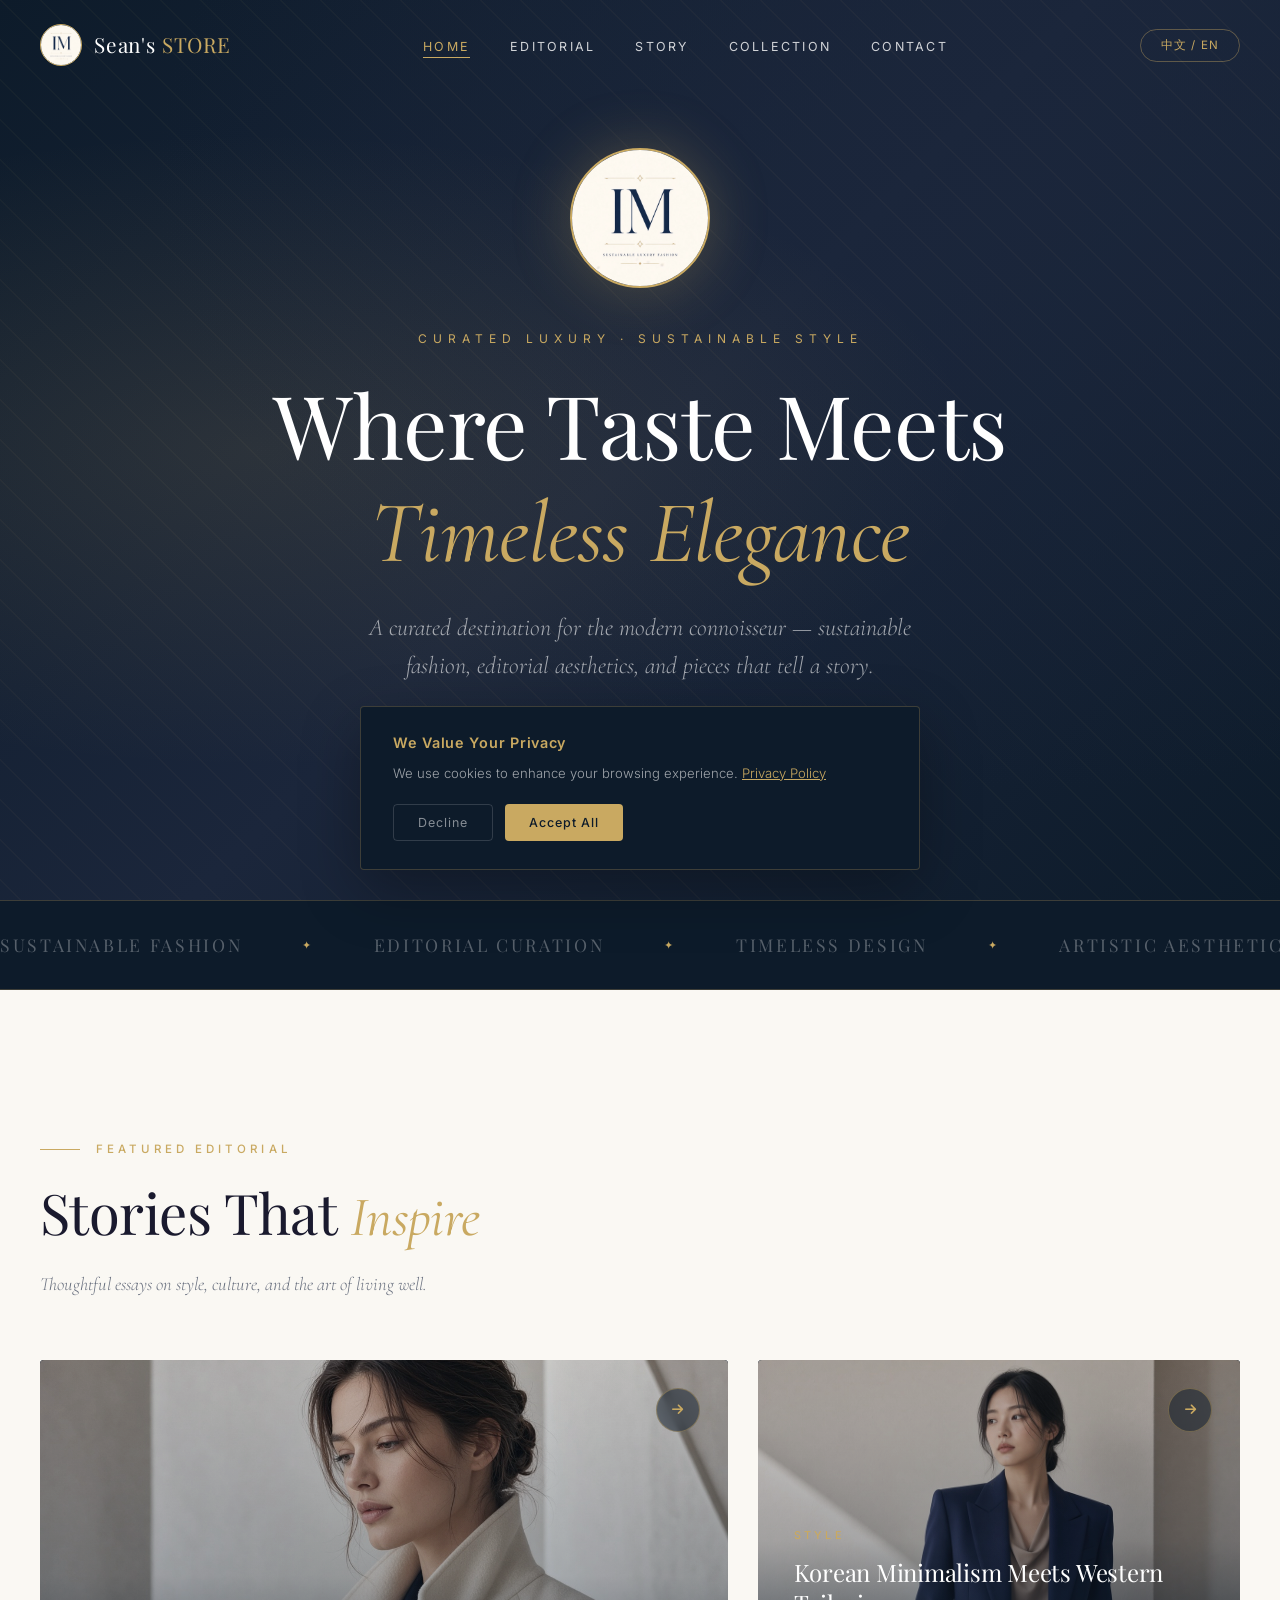
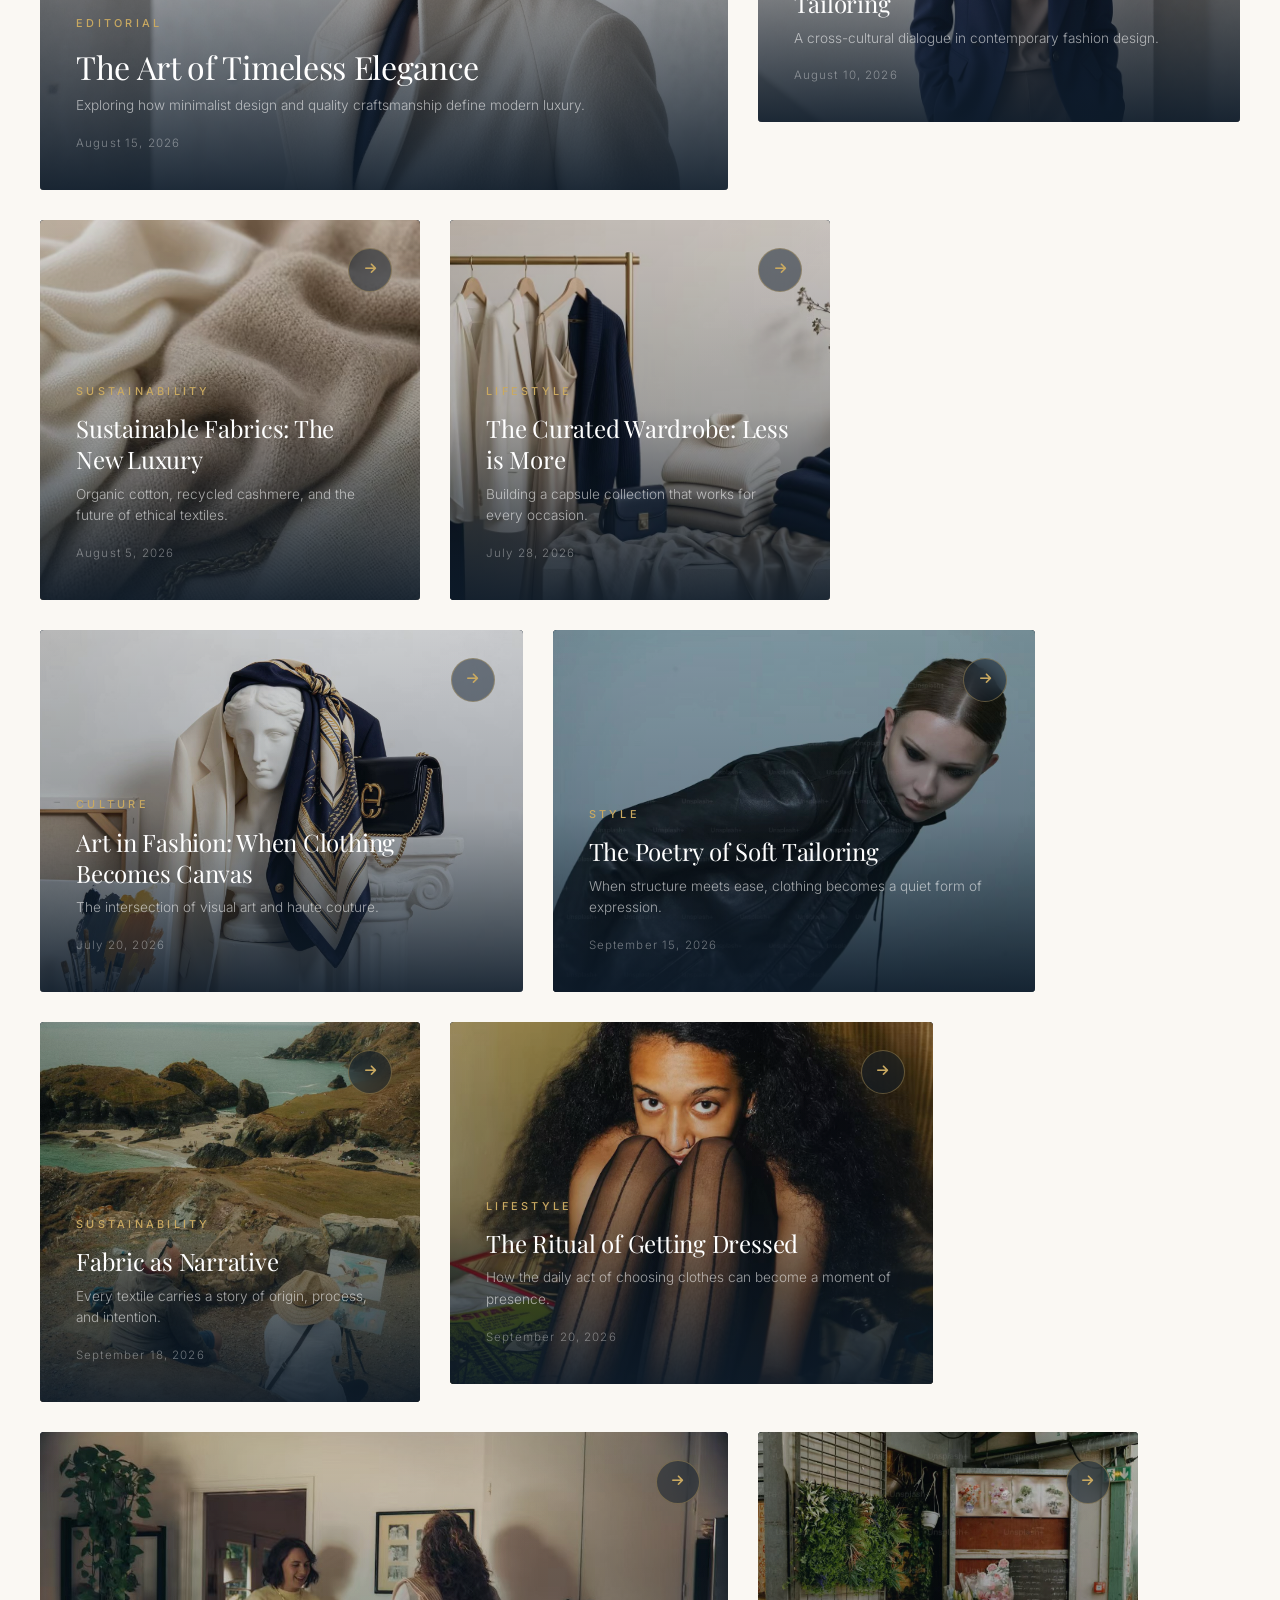
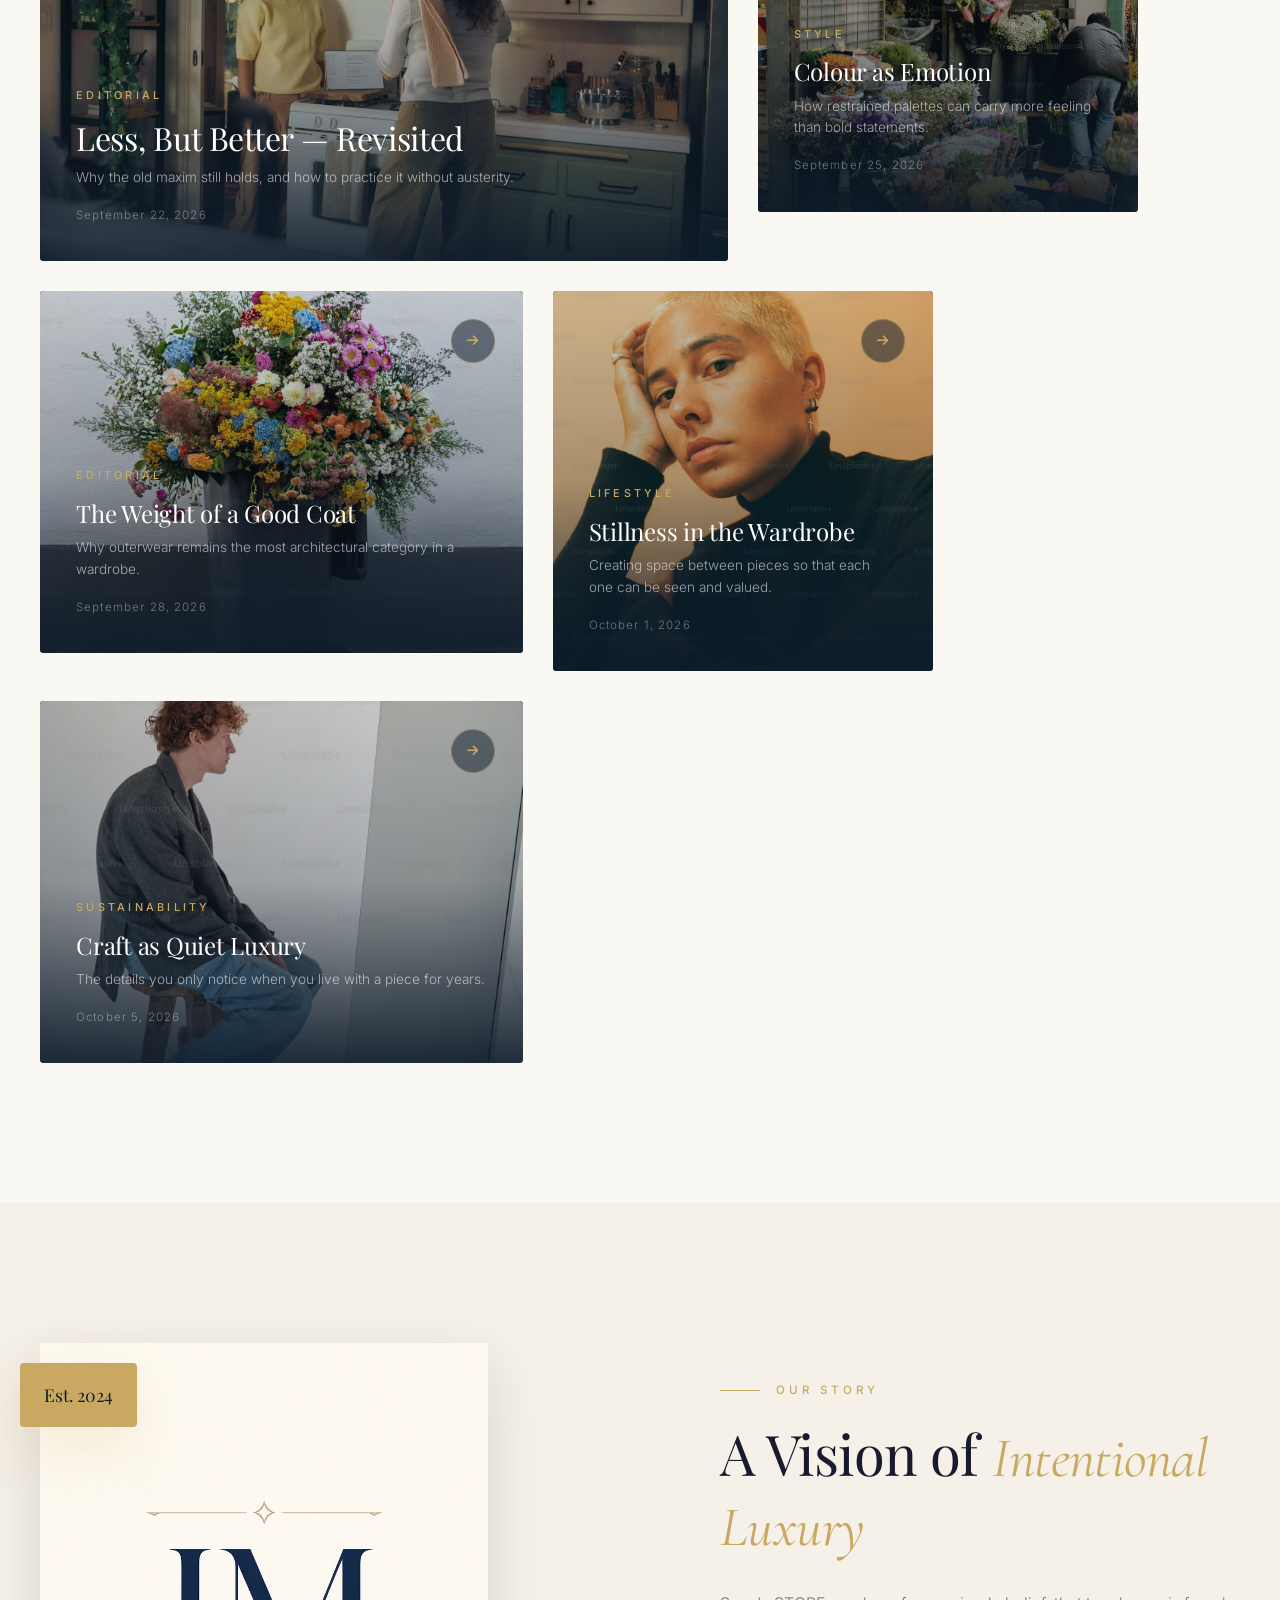
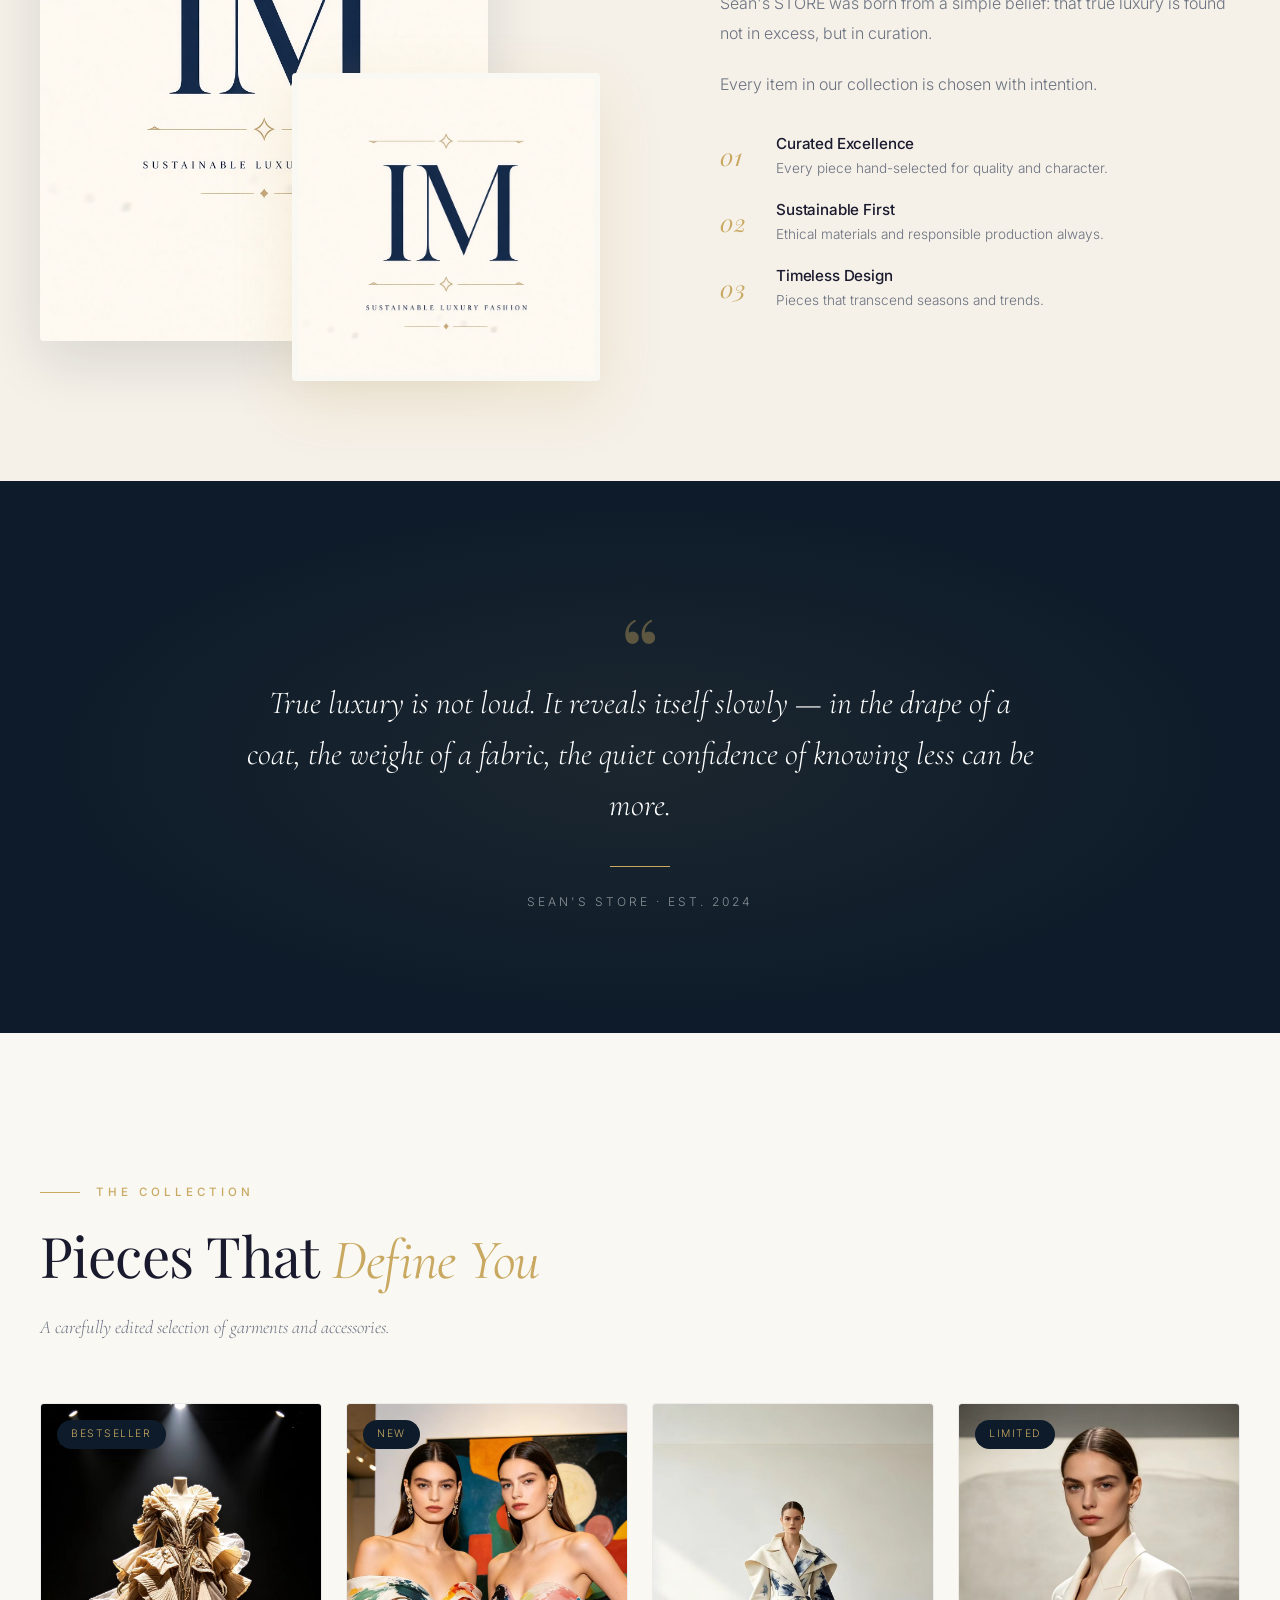
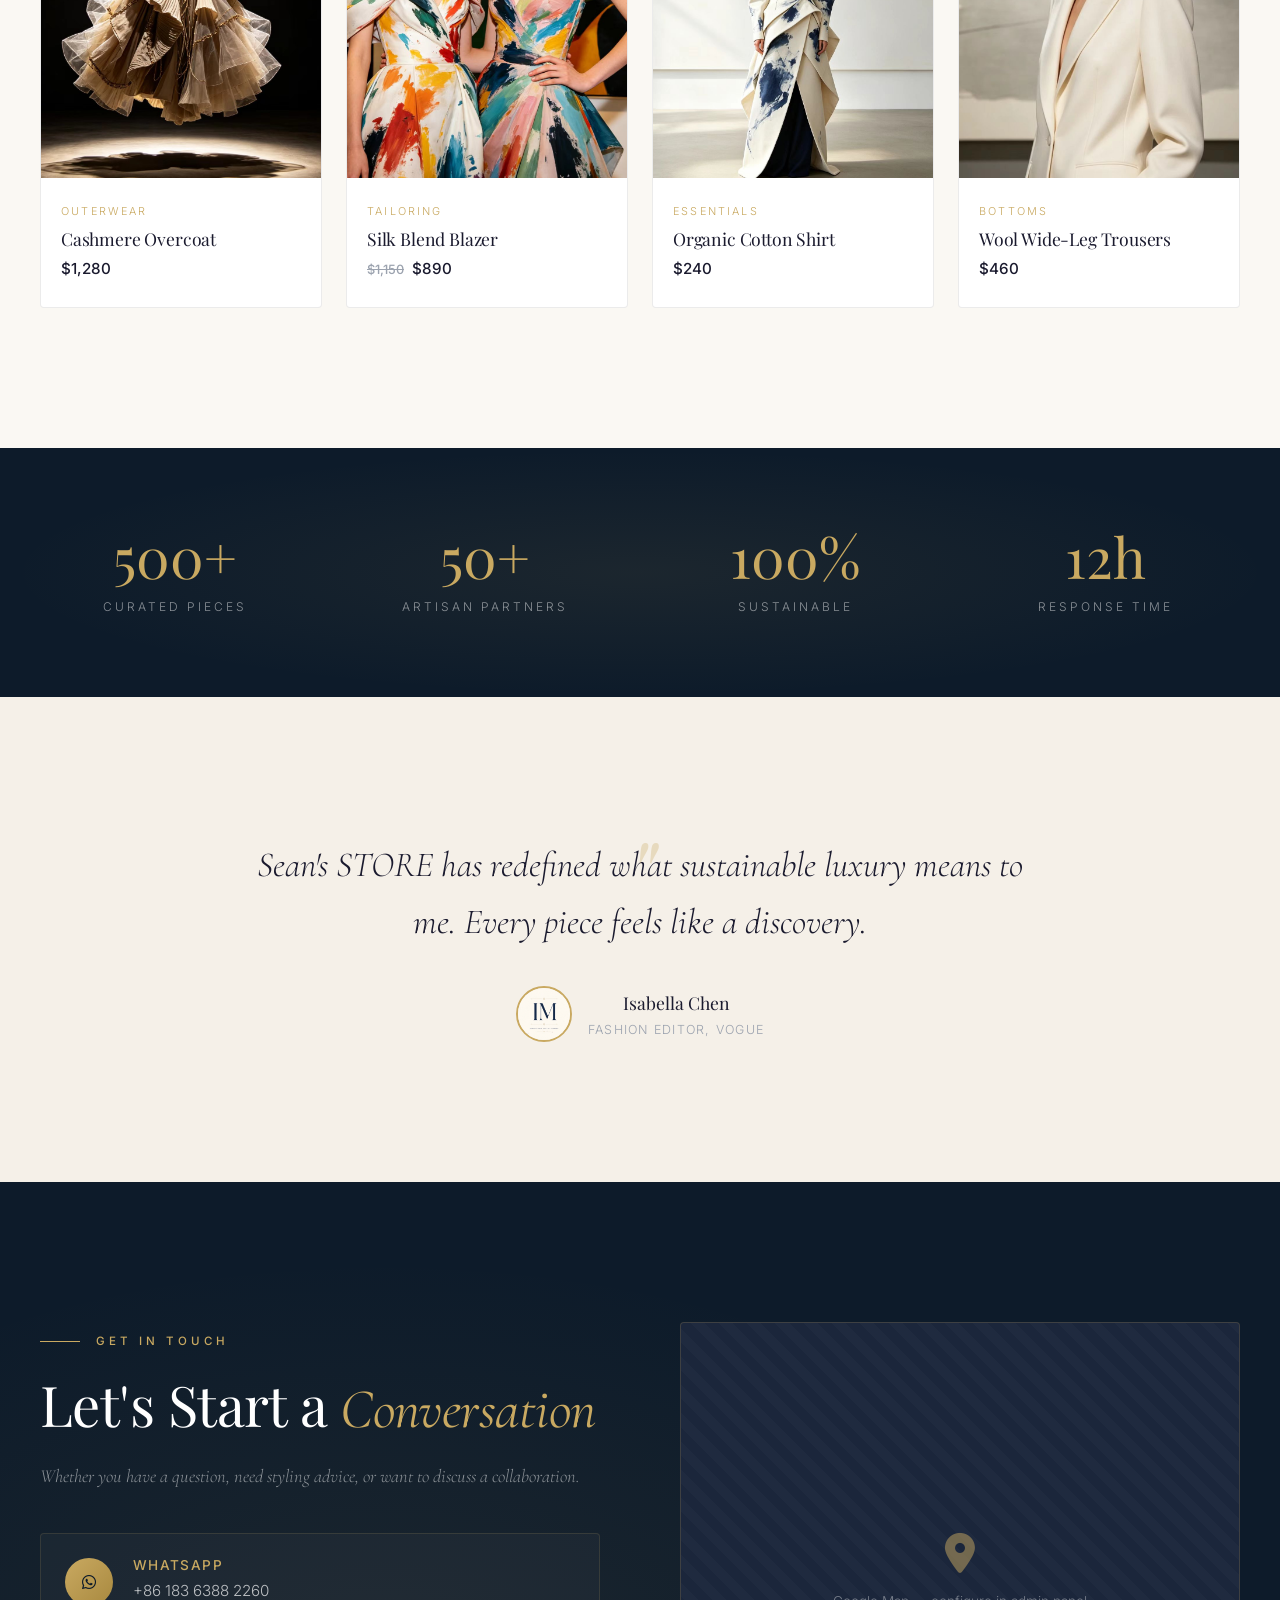
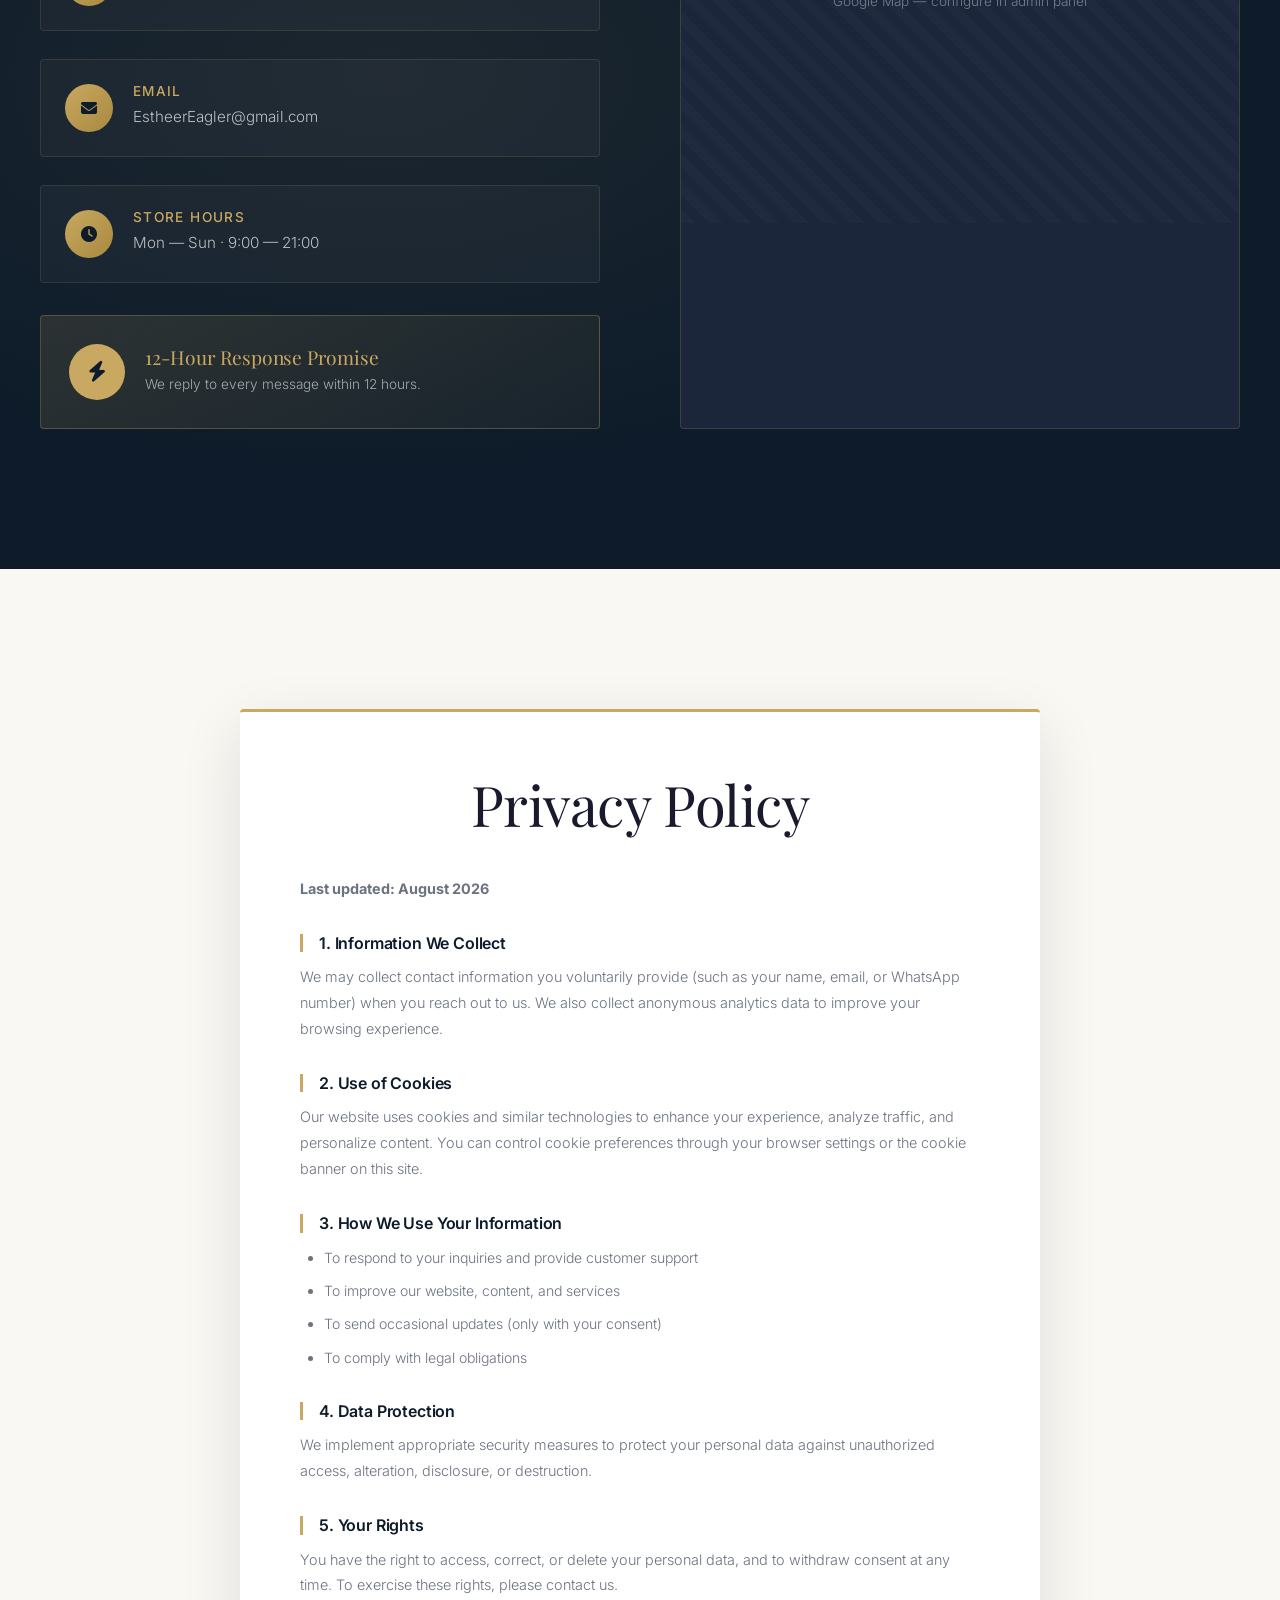
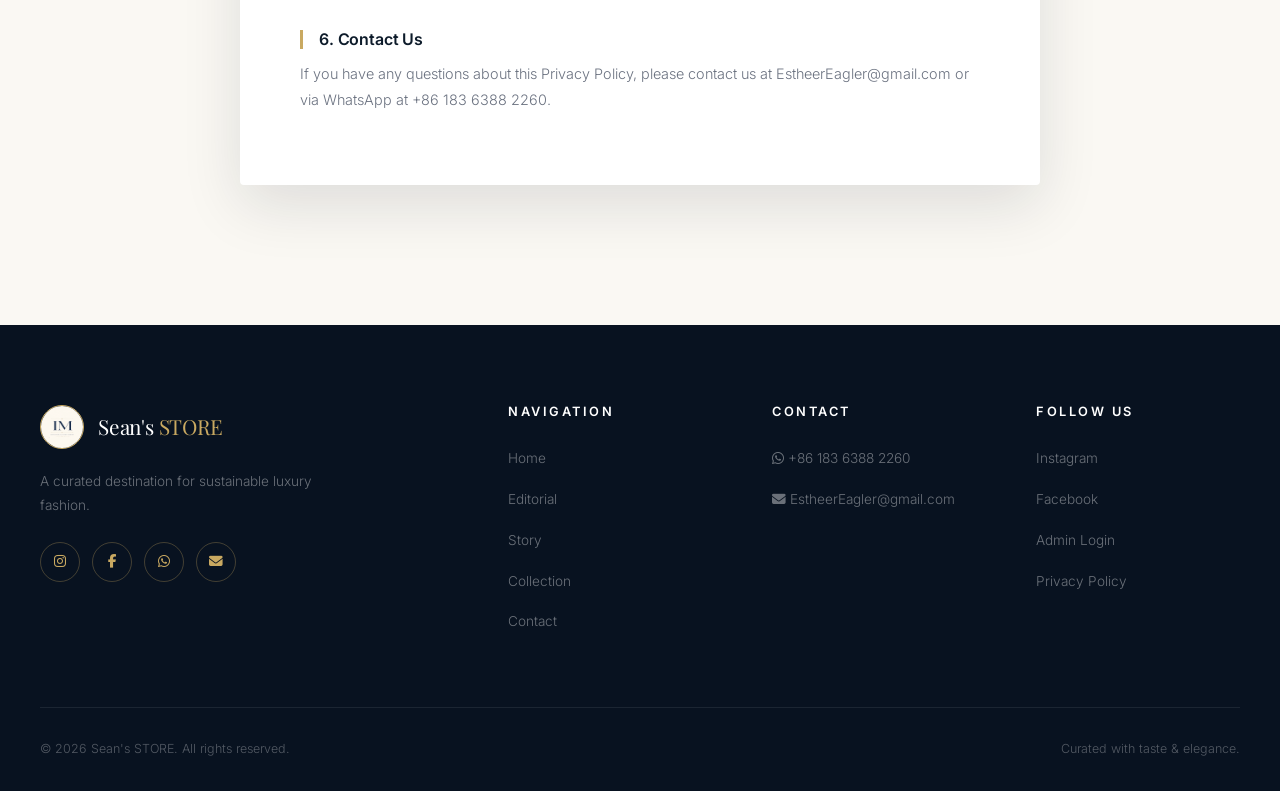
==== commit f0355573: "Replace duplicate article entry for 'Fabric as Narrative'" ====
--- a/index.html
+++ b/index.html
@@ -1051,7 +1051,7 @@
     {id:4,title:{en:"The Curated Wardrobe: Less is More",zh:"精选衣橱：少即是多"},excerpt:{en:"Building a capsule collection that works for every occasion.",zh:"打造适用于任何场合的胶囊系列。"},content:{en:"<p>The concept of the curated wardrobe has never been more relevant. In an age of overwhelming choice, the intentional act of editing is both liberating and deeply stylish.</p >",zh:"<p>精选衣橱的概念从未如此重要。在一个选择过载的时代，有意识的编辑行为既是解放，也是深度时尚。</p >"},category:"lifestyle",size:"small",date:"2026-07-28",cover:"article-4.jpg"},
     {id:5,title:{en:"Art in Fashion: When Clothing Becomes Canvas",zh:"时尚中的艺术：当服装成为画布"},excerpt:{en:"The intersection of visual art and haute couture.",zh:"视觉艺术与高级定制的交汇。"},content:{en:"<p>Fashion has always been a form of wearable art, but the dialogue between the gallery and the atelier has never been more vibrant.</p >",zh:"<p>时尚一直是可穿戴艺术的一种形式，但画廊与工作室之间的对话从未如此充满活力。</p >"},category:"culture",size:"medium",date:"2026-07-20",cover:"article-7.jpg"},
     {id:10,title:{en:"The Poetry of Soft Tailoring",zh:"柔软剪裁的诗意"},excerpt:{en:"When structure meets ease, clothing becomes a quiet form of expression.",zh:"当结构遇上放松，服装成为一种安静的表达。"},content:{en:"<p>Soft tailoring is the art of holding form without rigidity. It allows the body to move while still presenting a composed silhouette.</p >",zh:"<p>柔软剪裁是一种在不僵硬的前提下保持形态的艺术。它允许身体活动，同时依然呈现出得体的轮廓。</p >"},category:"style",size:"medium",date:"2026-09-15",cover:"article-10.jpg"},
-    {id:11,title:{en:"Fabric as Narrative",zh:"面料即叙事"},excerpt:{en:"Every textile carries a story of origin, process, and intention.",zh:"每一种纺织品都承载着关于起源、工艺与意图的故事。"},content:{en:"<p>Before a garment takes shape, the fabric already speaks. The weight of wool, the coolness of linen — these are the first chapter of the story.</p >",zh:"<p>在服装成形之前，面料已经在说话。羊毛的重量、亚麻的清凉——这些是故事的第一章。</p >"},category:"sustainability",size:"small",date:"2026-09-18",cover:"article-11.jpg"},
+    {id:11,title:{en:"Fabric as Narrative",zh:"面料即叙事"},excerpt:{en:"Every textile carries a story of origin, process, and intention.",zh:"每一种纺织品都承载着关于起源、工艺与意图的故事。"},content:{en:"<p>Before a garment takes shape, the fabric already speaks. The weight of wool, the coolness of linen — these are the first chapter of the story.</p >",zh:"<p>在服装成形之前，面料已经在说话。羊毛的重量、亚麻的清凉——这些是故事的第一章。</p >"},category:"sustainability",size:"small",date:"2026-09-18",cover:"article-19.jpg"},
     {id:12,title:{en:"The Ritual of Getting Dressed",zh:"穿衣的仪式感"},excerpt:{en:"How the daily act of choosing clothes can become a moment of presence.",zh:"日常选择衣服的行为如何成为一刻的临在。"},content:{en:"<p>Getting dressed is one of the few remaining daily rituals that is still entirely ours. The quiet decision of what to put on the body can be a form of self-respect.</p >",zh:"<p>穿衣是少数仍然完全属于我们的日常仪式之一。决定把什么穿在身上，可以成为一种自我尊重。</p >"},category:"lifestyle",size:"medium",date:"2026-09-20",cover:"article-12.jpg"},
     {id:13,title:{en:"Less, But Better — Revisited",zh:"少，但更好——再思考"},excerpt:{en:"Why the old maxim still holds, and how to practice it without austerity.",zh:"为什么这句老话依然成立，以及如何在不苦行的前提下实践它。"},content:{en:"<p>The phrase less but better is an invitation to intensity — fewer pieces, each one more resolved, more lasting.</p >",zh:"<p>少但更好是一种对强度的邀请——更少的单品，每一件都更完整、更持久。</p >"},category:"editorial",size:"large",date:"2026-09-22",cover:"article-13.jpg"},
     {id:14,title:{en:"Colour as Emotion",zh:"色彩即情感"},excerpt:{en:"How restrained palettes can carry more feeling than bold statements.",zh:"克制的色盘如何比大胆的声明承载更多情感。"},content:{en:"<p>Strong colour announces. Soft colour invites. We work with colours that accompany the person wearing them.</p >",zh:"<p>强烈的色彩是宣告，柔和的色彩是邀请。我们使用那些陪伴穿着者的颜色。</p >"},category:"style",size:"small",date:"2026-09-25",cover:"article-14.jpg"},
